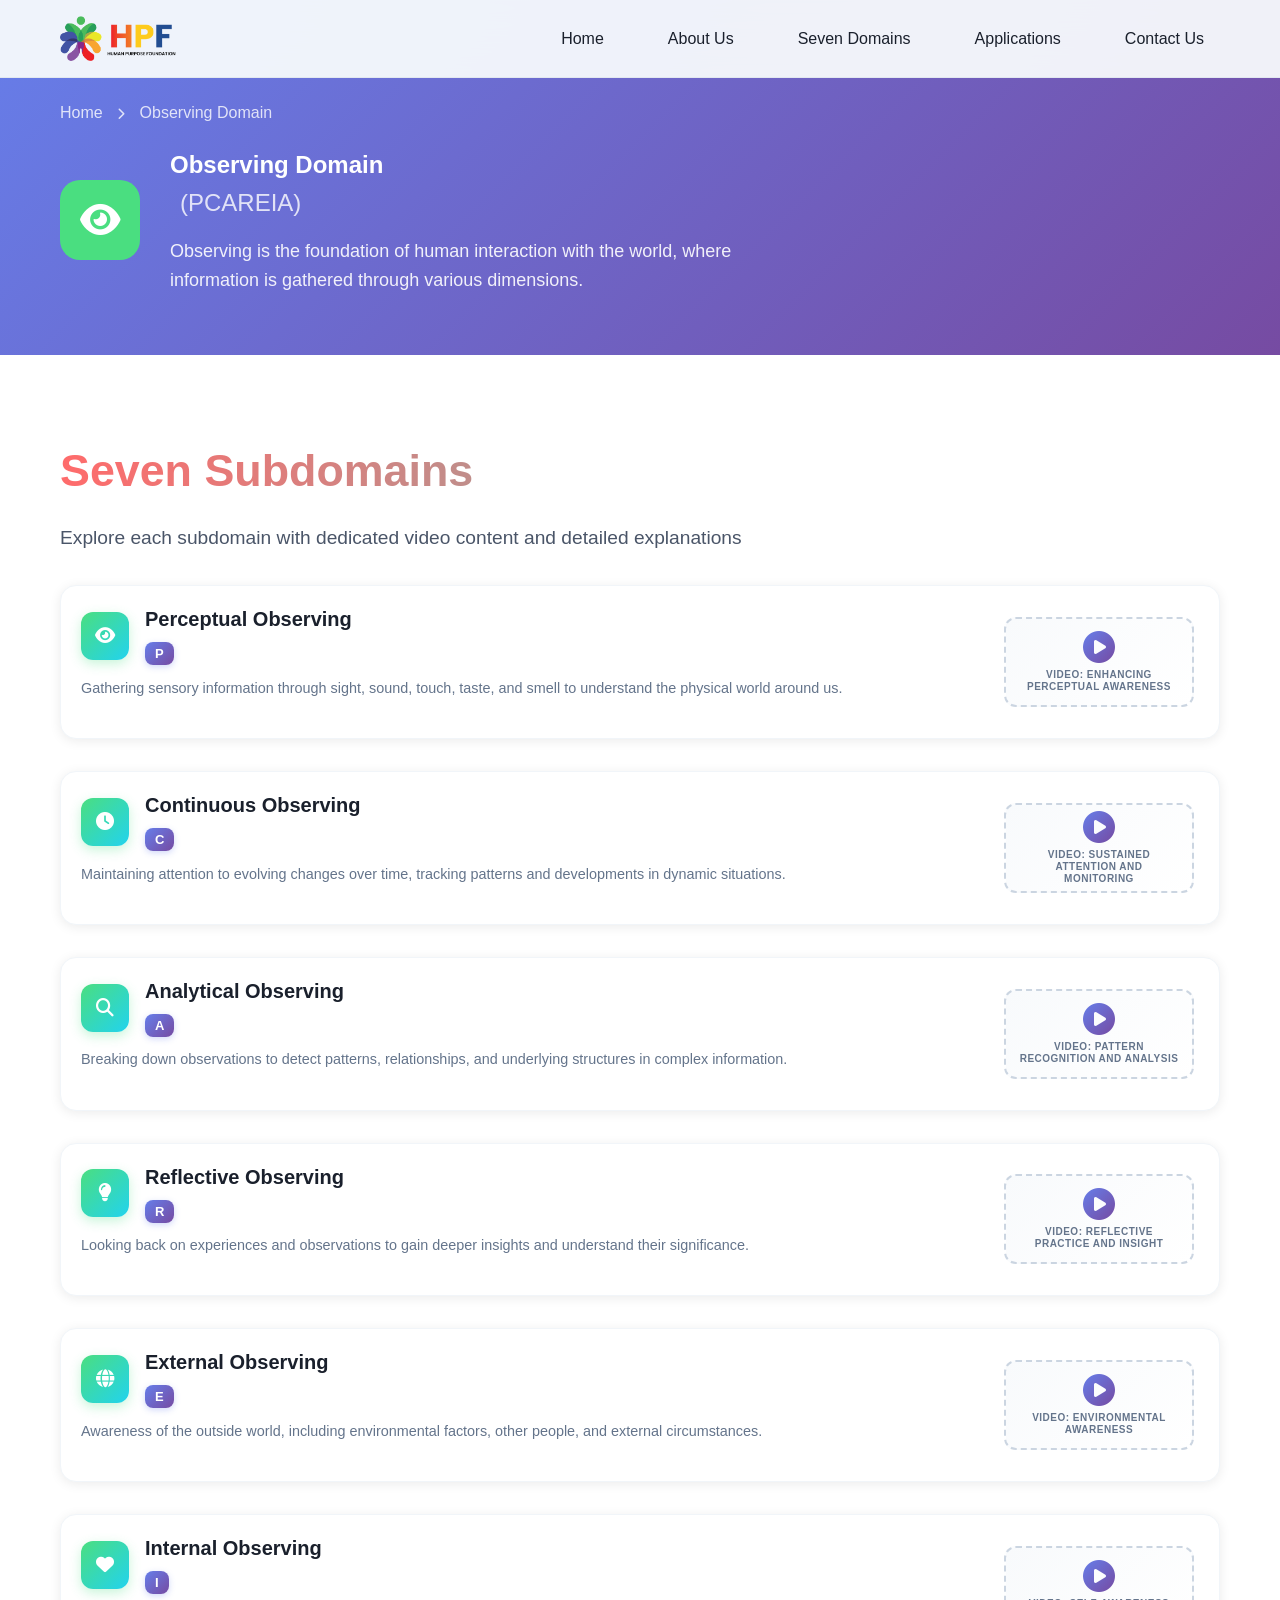
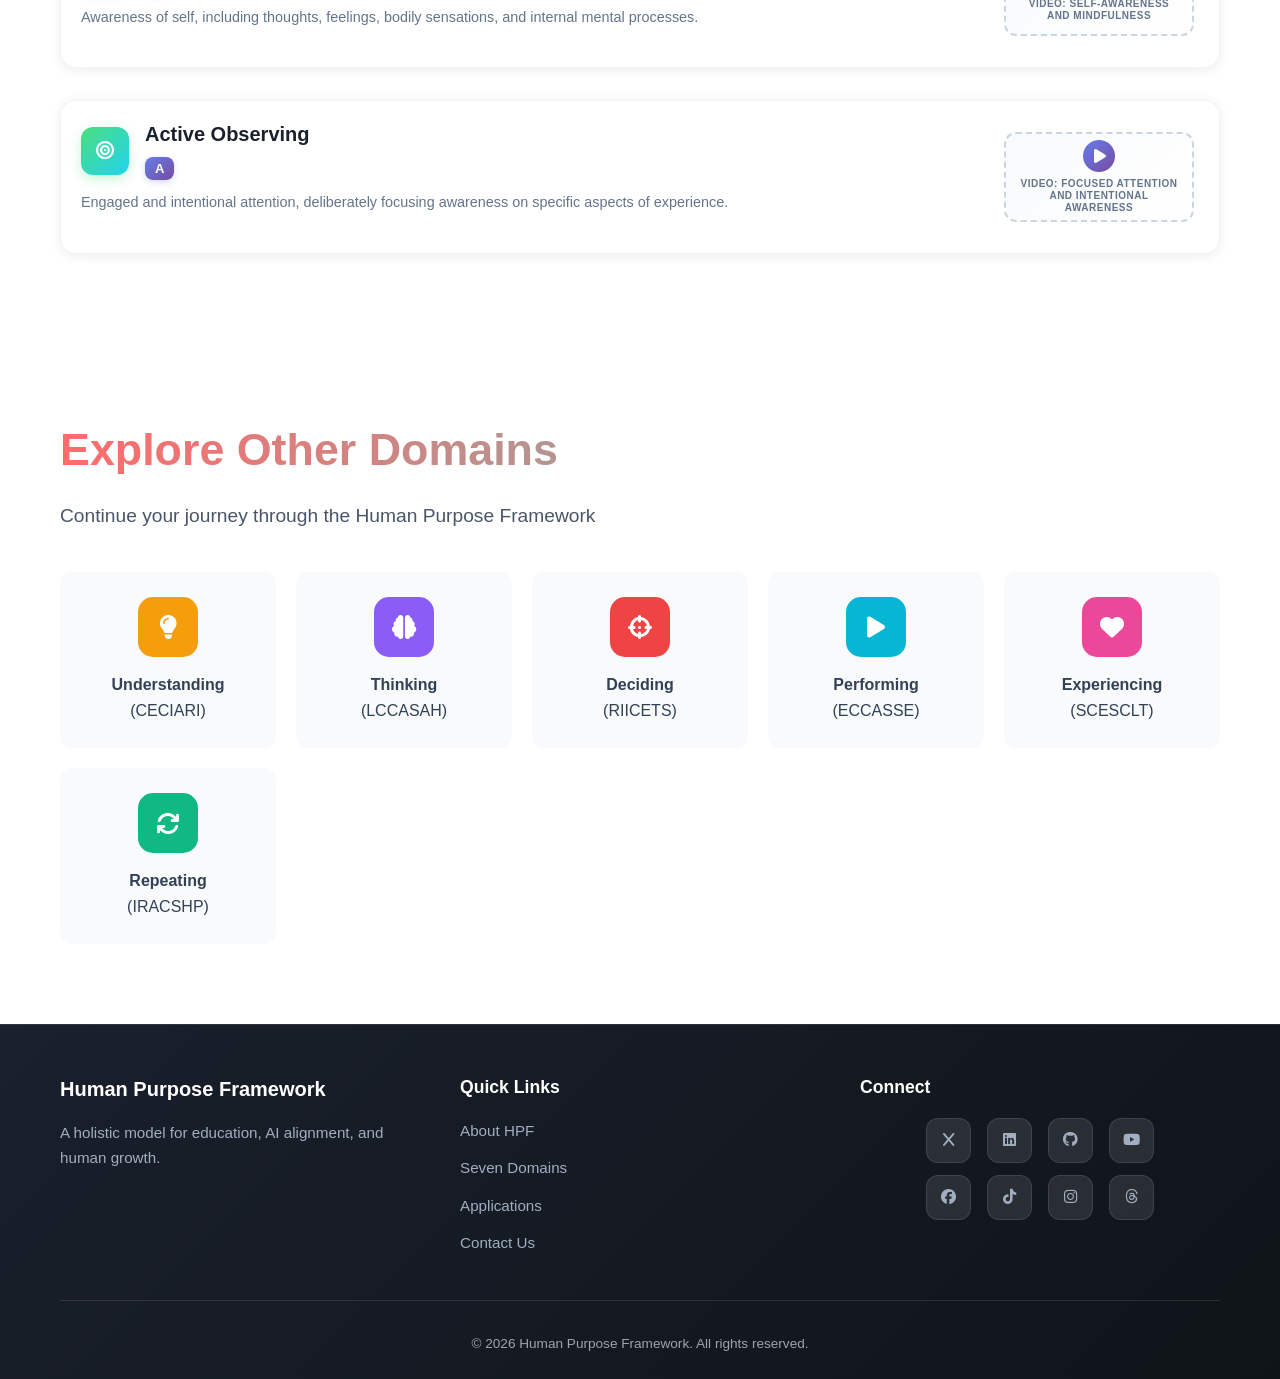
==== domains/1_observing.html @ de7a5ee1 "final" ====
<!DOCTYPE html>
<html lang="en">
<head>
    <meta charset="UTF-8">
    <meta name="viewport" content="width=device-width, initial-scale=1.0">
    <title>Observing Domain - Human Purpose Framework</title>
    <meta name="description" content="Explore the Observing Domain with 7 subdomains and growth dimensions">
    
    <!-- Preload critical resources -->
    <link rel="preload" href="../styles.css" as="style">
    <link rel="preload" href="domain-styles.css" as="style">
    <link rel="preload" href="https://fonts.googleapis.com/css2?family=Inter:wght@300;400;500;600;700&display=swap" as="style">
    
    <!-- Load CSS files -->
    <link rel="stylesheet" href="../styles.css">
    <link rel="stylesheet" href="domain-styles.css">
    <link href="https://fonts.googleapis.com/css2?family=Inter:wght@300;400;500;600;700&display=swap" rel="stylesheet">
    <link rel="stylesheet" href="https://cdnjs.cloudflare.com/ajax/libs/font-awesome/6.5.0/css/all.min.css">
</head>
<body>
    <!-- Navigation -->
    <nav class="navbar">
        <div class="nav-container">
            <div class="nav-logo">
                <a href="hpf.world" class="logo-link">
                    <img src="../images/LogoHPF.png" alt="Human Purpose Framework Logo" class="logo-image">
                </a>
            </div>
            <ul class="nav-menu">
                <li><a href="../index.html" class="nav-link">Home</a></li>
                <li><a href="../index.html" class="nav-link">About Us</a></li>
                <li><a href="../index.html#domains" class="nav-link">Seven Domains</a></li>
                <li><a href="../index.html#applications" class="nav-link">Applications</a></li>
                <li><a href="../index.html#contact" class="nav-link">Contact Us</a></li>
            </ul>
            <div class="hamburger">
                <span class="bar"></span>
                <span class="bar"></span>
                <span class="bar"></span>
            </div>
        </div>
    </nav>

    <!-- Domain Hero -->
    <section class="domain-hero">
        <div class="container">
            <div class="domain-hero-content">
                <div class="breadcrumb">
                    <a href="../index.html">Home</a>
                    <i class="fas fa-chevron-right"></i>
                    <span>Observing Domain</span>
                </div>
                <div class="domain-title">
                    <div class="domain-icon-large observing-icon">
                        <i class="fas fa-eye"></i>
                    </div>
                    <div>
                        <h1>Observing Domain</h1>
                        <span class="domain-code-large">(PCAREIA)</span>
                        <p class="domain-hero-desc">Observing is the foundation of human interaction with the world, where information is gathered through various dimensions.</p>
                    </div>
                </div>
            </div>
        </div>
    </section>

    <!-- Growth Dimensions Chart -->
    <!-- <section class="growth-dimensions">
        <div class="container">
            <div class="section-header">
                <h2>Growth Dimensions Chart</h2>
                <p>Visualize how each subdomain develops across the five key human dimensions</p>
            </div>
            
            <div class="dimensions-chart">
                <div class="chart-legend">
                    <div class="legend-item" data-dimension="sensory">
                        <div class="legend-color sensory"></div>
                        <span>Sensory</span>
                    </div>
                    <div class="legend-item" data-dimension="cognitive">
                        <div class="legend-color cognitive"></div>
                        <span>Cognitive</span>
                    </div>
                    <div class="legend-item" data-dimension="emotional">
                        <div class="legend-color emotional"></div>
                        <span>Emotional</span>
                    </div>
                    <div class="legend-item" data-dimension="social">
                        <div class="legend-color social"></div>
                        <span>Social</span>
                    </div>
                    <div class="legend-item" data-dimension="spiritual">
                        <div class="legend-color spiritual"></div>
                        <span>Spiritual</span>
                    </div>
                </div>
                
                <div class="dimensions-grid">
                    <div class="dimension-row" data-subdomain="perceptual">
                        <div class="subdomain-name">Perceptual</div>
                        <div class="dimension-bar">
                            <div class="bar-fill sensory active" data-dimension="sensory"></div>
                            <div class="bar-fill cognitive active" data-dimension="cognitive"></div>
                            <div class="bar-fill emotional" data-dimension="emotional"></div>
                            <div class="bar-fill social" data-dimension="social"></div>
                            <div class="bar-fill spiritual" data-dimension="spiritual"></div>
                        </div>
                    </div>
                    
                    <div class="dimension-row" data-subdomain="continuous">
                        <div class="subdomain-name">Continuous</div>
                        <div class="dimension-bar">
                            <div class="bar-fill sensory" data-dimension="sensory"></div>
                            <div class="bar-fill cognitive active" data-dimension="cognitive"></div>
                            <div class="bar-fill emotional" data-dimension="emotional"></div>
                            <div class="bar-fill social" data-dimension="social"></div>
                            <div class="bar-fill spiritual" data-dimension="spiritual"></div>
                        </div>
                    </div>
                    
                    <div class="dimension-row" data-subdomain="analytical">
                        <div class="subdomain-name">Analytical</div>
                        <div class="dimension-bar">
                            <div class="bar-fill sensory" data-dimension="sensory"></div>
                            <div class="bar-fill cognitive active" data-dimension="cognitive"></div>
                            <div class="bar-fill emotional" data-dimension="emotional"></div>
                            <div class="bar-fill social" data-dimension="social"></div>
                            <div class="bar-fill spiritual" data-dimension="spiritual"></div>
                        </div>
                    </div>
                    
                    <div class="dimension-row" data-subdomain="reflective">
                        <div class="subdomain-name">Reflective</div>
                        <div class="dimension-bar">
                            <div class="bar-fill sensory" data-dimension="sensory"></div>
                            <div class="bar-fill cognitive active" data-dimension="cognitive"></div>
                            <div class="bar-fill emotional active" data-dimension="emotional"></div>
                            <div class="bar-fill social" data-dimension="social"></div>
                            <div class="bar-fill spiritual active" data-dimension="spiritual"></div>
                        </div>
                    </div>
                    
                    <div class="dimension-row" data-subdomain="external">
                        <div class="subdomain-name">External</div>
                        <div class="dimension-bar">
                            <div class="bar-fill sensory active" data-dimension="sensory"></div>
                            <div class="bar-fill cognitive active" data-dimension="cognitive"></div>
                            <div class="bar-fill emotional active" data-dimension="emotional"></div>
                            <div class="bar-fill social active" data-dimension="social"></div>
                            <div class="bar-fill spiritual active" data-dimension="spiritual"></div>
                        </div>
                    </div>
                    
                    <div class="dimension-row" data-subdomain="internal">
                        <div class="subdomain-name">Internal</div>
                        <div class="dimension-bar">
                            <div class="bar-fill sensory active" data-dimension="sensory"></div>
                            <div class="bar-fill cognitive active" data-dimension="cognitive"></div>
                            <div class="bar-fill emotional active" data-dimension="emotional"></div>
                            <div class="bar-fill social" data-dimension="social"></div>
                            <div class="bar-fill spiritual active" data-dimension="spiritual"></div>
                        </div>
                    </div>
                    
                    <div class="dimension-row" data-subdomain="active">
                        <div class="subdomain-name">Active</div>
                        <div class="dimension-bar">
                            <div class="bar-fill sensory active" data-dimension="sensory"></div>
                            <div class="bar-fill cognitive active" data-dimension="cognitive"></div>
                            <div class="bar-fill emotional" data-dimension="emotional"></div>
                            <div class="bar-fill social active" data-dimension="social"></div>
                            <div class="bar-fill spiritual" data-dimension="spiritual"></div>
                        </div>
                    </div>
                </div>
            </div>
        </div>
    </section> -->

    <!-- Subdomains with Videos -->
    <section class="subdomains">
        <div class="container">
            <div class="section-header">
                <h2>Seven Subdomains</h2>
                <p>Explore each subdomain with dedicated video content and detailed explanations</p>
            </div>
            
            <div class="subdomains-grid">
                <!-- Perceptual Observing -->
                <div class="subdomain-card">
                    <div class="subdomain-header">
                        <div class="subdomain-icon observing-icon">
                            <i class="fas fa-eye"></i>
                        </div>
                        <div class="subdomain-info">
                            <h3>Perceptual Observing</h3>
                            <span class="subdomain-letter">P</span>
                        </div>
                    </div>
                    <p class="subdomain-description">Gathering sensory information through sight, sound, touch, taste, and smell to understand the physical world around us.</p>
                    
                    <div class="video-container">
                        <div class="video-placeholder" onclick="playVideo('perceptual')">
                            <i class="fas fa-play-circle"></i>
                            <span>Video: Enhancing Perceptual Awareness</span>
                        </div>
                    </div>
                    
                    <!-- <div class="subdomain-dimensions">
                        <span class="dimension-tag sensory" onclick="showDimensionInfo('sensory')">Sensory</span>
                        <span class="dimension-tag cognitive" onclick="showDimensionInfo('cognitive')">Cognitive</span>
                    </div> -->
                </div>

                <!-- Continuous Observing -->
                <div class="subdomain-card">
                    <div class="subdomain-header">
                        <div class="subdomain-icon observing-icon">
                            <i class="fas fa-clock"></i>
                        </div>
                        <div class="subdomain-info">
                            <h3>Continuous Observing</h3>
                            <span class="subdomain-letter">C</span>
                        </div>
                    </div>
                    <p class="subdomain-description">Maintaining attention to evolving changes over time, tracking patterns and developments in dynamic situations.</p>
                    
                    <div class="video-container">
                        <div class="video-placeholder" onclick="playVideo('continuous')">
                            <i class="fas fa-play-circle"></i>
                            <span>Video: Sustained Attention and Monitoring</span>
                        </div>
                    </div>
                    
                    <!-- <div class="subdomain-dimensions">
                        <span class="dimension-tag sensory" onclick="showDimensionInfo('sensory')">Sensory</span>
                        <span class="dimension-tag cognitive" onclick="showDimensionInfo('cognitive')">Cognitive</span>
                        <span class="dimension-tag emotional" onclick="showDimensionInfo('emotional')">Emotional</span>
                    </div> -->
                </div>

                <!-- Analytical Observing -->
                <div class="subdomain-card">
                    <div class="subdomain-header">
                        <div class="subdomain-icon observing-icon">
                            <i class="fas fa-search"></i>
                        </div>
                        <div class="subdomain-info">
                            <h3>Analytical Observing</h3>
                            <span class="subdomain-letter">A</span>
                        </div>
                    </div>
                    <p class="subdomain-description">Breaking down observations to detect patterns, relationships, and underlying structures in complex information.</p>
                    
                    <div class="video-container">
                        <div class="video-placeholder" onclick="playVideo('analytical')">
                            <i class="fas fa-play-circle"></i>
                            <span>Video: Pattern Recognition and Analysis</span>
                        </div>
                    </div>
                    
                    <!-- <div class="subdomain-dimensions">
                        <span class="dimension-tag cognitive" onclick="showDimensionInfo('cognitive')">Cognitive</span>
                    </div> -->
                </div>

                <!-- Reflective Observing -->
                <div class="subdomain-card">
                    <div class="subdomain-header">
                        <div class="subdomain-icon observing-icon">
                            <i class="fas fa-lightbulb"></i>
                        </div>
                        <div class="subdomain-info">
                            <h3>Reflective Observing</h3>
                            <span class="subdomain-letter">R</span>
                        </div>
                    </div>
                    <p class="subdomain-description">Looking back on experiences and observations to gain deeper insights and understand their significance.</p>
                    
                    <div class="video-container">
                        <div class="video-placeholder" onclick="playVideo('reflective')">
                            <i class="fas fa-play-circle"></i>
                            <span>Video: Reflective Practice and Insight</span>
                        </div>
                    </div>
                    
                    <!-- <div class="subdomain-dimensions">
                        <span class="dimension-tag cognitive" onclick="showDimensionInfo('cognitive')">Cognitive</span>
                        <span class="dimension-tag emotional" onclick="showDimensionInfo('emotional')">Emotional</span>
                        <span class="dimension-tag spiritual" onclick="showDimensionInfo('spiritual')">Spiritual</span>
                    </div> -->
                </div>

                <!-- External Observing -->
                <div class="subdomain-card">
                    <div class="subdomain-header">
                        <div class="subdomain-icon observing-icon">
                            <i class="fas fa-globe"></i>
                        </div>
                        <div class="subdomain-info">
                            <h3>External Observing</h3>
                            <span class="subdomain-letter">E</span>
                        </div>
                    </div>
                    <p class="subdomain-description">Awareness of the outside world, including environmental factors, other people, and external circumstances.</p>
                    
                    <div class="video-container">
                        <div class="video-placeholder" onclick="playVideo('external')">
                            <i class="fas fa-play-circle"></i>
                            <span>Video: Environmental Awareness</span>
                        </div>
                    </div>
                    
                    <!-- <div class="subdomain-dimensions">
                        <span class="dimension-tag sensory" onclick="showDimensionInfo('sensory')">Sensory</span>
                        <span class="dimension-tag cognitive" onclick="showDimensionInfo('cognitive')">Cognitive</span>
                        <span class="dimension-tag social" onclick="showDimensionInfo('social')">Social</span>
                    </div> -->
                </div>

                <!-- Internal Observing -->
                <div class="subdomain-card">
                    <div class="subdomain-header">
                        <div class="subdomain-icon observing-icon">
                            <i class="fas fa-heart"></i>
                        </div>
                        <div class="subdomain-info">
                            <h3>Internal Observing</h3>
                            <span class="subdomain-letter">I</span>
                        </div>
                    </div>
                    <p class="subdomain-description">Awareness of self, including thoughts, feelings, bodily sensations, and internal mental processes.</p>
                    
                    <div class="video-container">
                        <div class="video-placeholder" onclick="playVideo('internal')">
                            <i class="fas fa-play-circle"></i>
                            <span>Video: Self-Awareness and Mindfulness</span>
                        </div>
                    </div>
                    
                    <!-- <div class="subdomain-dimensions">
                        <span class="dimension-tag sensory" onclick="showDimensionInfo('sensory')">Sensory</span>
                        <span class="dimension-tag cognitive" onclick="showDimensionInfo('cognitive')">Cognitive</span>
                        <span class="dimension-tag emotional" onclick="showDimensionInfo('emotional')">Emotional</span>
                        <span class="dimension-tag spiritual" onclick="showDimensionInfo('spiritual')">Spiritual</span>
                    </div> -->
                </div>

                <!-- Active Observing -->
                <div class="subdomain-card">
                    <div class="subdomain-header">
                        <div class="subdomain-icon observing-icon">
                            <i class="fas fa-bullseye"></i>
                        </div>
                        <div class="subdomain-info">
                            <h3>Active Observing</h3>
                            <span class="subdomain-letter">A</span>
                        </div>
                    </div>
                    <p class="subdomain-description">Engaged and intentional attention, deliberately focusing awareness on specific aspects of experience.</p>
                    
                    <div class="video-container">
                        <div class="video-placeholder" onclick="playVideo('active')">
                            <i class="fas fa-play-circle"></i>
                            <span>Video: Focused Attention and Intentional Awareness</span>
                        </div>
                    </div>
                    
                    <!-- <div class="subdomain-dimensions">
                        <span class="dimension-tag sensory" onclick="showDimensionInfo('sensory')">Sensory</span>
                        <span class="dimension-tag cognitive" onclick="showDimensionInfo('cognitive')">Cognitive</span>
                        <span class="dimension-tag emotional" onclick="showDimensionInfo('emotional')">Emotional</span>
                        <span class="dimension-tag social" onclick="showDimensionInfo('social')">Social</span>
                        <span class="dimension-tag spiritual" onclick="showDimensionInfo('spiritual')">Spiritual</span>
                    </div> -->
                </div>
            </div>
        </div>
    </section>

    <!-- Navigation to Other Domains -->
    <section class="domain-navigation">
        <div class="container">
            <div class="section-header">
                <h2>Explore Other Domains</h2>
                <p>Continue your journey through the Human Purpose Framework</p>
            </div>
            
            <div class="nav-domains">
                <a href="2_understanding.html" class="nav-domain-card">
                    <div class="nav-domain-icon understanding-icon">
                        <i class="fas fa-lightbulb"></i>
                    </div>
                    <h4>Understanding</h4>
                    <span>(CECIARI)</span>
                </a>
                <a href="3_thinking.html" class="nav-domain-card">
                    <div class="nav-domain-icon thinking-icon">
                        <i class="fas fa-brain"></i>
                    </div>
                    <h4>Thinking</h4>
                    <span>(LCCASAH)</span>
                </a>
                <a href="4_deciding.html" class="nav-domain-card">
                    <div class="nav-domain-icon deciding-icon">
                        <i class="fas fa-crosshairs"></i>
                    </div>
                    <h4>Deciding</h4>
                    <span>(RIICETS)</span>
                </a>
                <a href="5_performing.html" class="nav-domain-card">
                    <div class="nav-domain-icon performing-icon">
                        <i class="fas fa-play"></i>
                    </div>
                    <h4>Performing</h4>
                    <span>(ECCASSE)</span>
                </a>
                <a href="6_experiencing.html" class="nav-domain-card">
                    <div class="nav-domain-icon experiencing-icon">
                        <i class="fas fa-heart"></i>
                    </div>
                    <h4>Experiencing</h4>
                    <span>(SCESCLT)</span>
                </a>
                <a href="7_repeating.html" class="nav-domain-card">
                    <div class="nav-domain-icon repeating-icon">
                        <i class="fas fa-sync"></i>
                    </div>
                    <h4>Repeating</h4>
                    <span>(IRACSHP)</span>
                </a>
            </div>
        </div>
    </section>

    <!-- Footer -->
    <footer class="footer">
        <div class="container">
            <div class="footer-content">
                <div class="footer-section">
                    <h3>Human Purpose Framework</h3>
                    <p>A holistic model for education, AI alignment, and human growth.</p>
                </div>
                
                <div class="footer-section">
                    <h4>Quick Links</h4>
                    <ul>
                        <li><a href="../index.html#about">About HPF</a></li>
                        <li><a href="../index.html#domains">Seven Domains</a></li>
                        <li><a href="../index.html#applications">Applications</a></li>
                        <li><a href="../index.html#contact">Contact Us</a></li>
                    </ul>
                </div>
                
                <div class="footer-section">
                    <h4>Connect</h4>
                    <div class="social-links">
                        <div class="social-row">
                            <a href="https://x.com/HPFWORLD" target="_blank" rel="noopener noreferrer"><i class="fab fa-x"></i></a>
                            <a href="https://www.linkedin.com/company/hpf-world" target="_blank" rel="noopener noreferrer"><i class="fab fa-linkedin"></i></a>
                            <a href="https://github.com/hpfworld" target="_blank" rel="noopener noreferrer"><i class="fab fa-github"></i></a>
                            <a href="https://youtube.com/@HPFworld" target="_blank" rel="noopener noreferrer"><i class="fab fa-youtube"></i></a>
                        </div>
                        <div class="social-row">
                            <a href="https://facebook.com/profile.php?id=61581930064162" target="_blank" rel="noopener noreferrer"><i class="fab fa-facebook"></i></a>
                            <a href="https://tiktok.com/@hpfworld" target="_blank" rel="noopener noreferrer"><i class="fab fa-tiktok"></i></a>
                            <a href="https://instagram.com/hpf.world" target="_blank" rel="noopener noreferrer"><i class="fab fa-instagram"></i></a>
                            <a href="https://threads.com/@hpf.world" target="_blank" rel="noopener noreferrer"><i class="fab fa-threads"></i></a>
                        </div>
                    </div>
                </div>
            </div>
            
            <div class="footer-bottom">
                <p>&copy; 2026 Human Purpose Framework. All rights reserved.</p>
            </div>
        </div>
    </footer>

    <!-- Video Modal -->
    <div id="videoModal" class="modal">
        <div class="modal-content">
            <span class="close">&times;</span>
            <div class="modal-video">
                <iframe id="modalVideo" width="100%" height="400" frameborder="0" allowfullscreen></iframe>
            </div>
        </div>
    </div>

    <!-- Dimension Info Modal -->
    <div id="dimensionModal" class="modal">
        <div class="modal-content">
            <span class="close">&times;</span>
            <div id="dimensionContent">
                <!-- Content will be populated by JavaScript -->
            </div>
        </div>
    </div>

    <script src="../script.js" defer></script>
    <script src="domain-script.js" defer></script>
</body>
</html>
---- styles.css ----
/* Reset and Base Styles */
:root {
    --primary-color: #2d3748;
    --secondary-color: #4a5568;
    --accent-color: #ff6b6b;
    --accent-secondary: #4ecdc4;
    --success-color: #48bb78;
    --warning-color: #ed8936;
    --info-color: #0bc5ea;
    --purple-color: #9f7aea;
    --background-light: #f7fafc;
    --background-dark: #1a202c;
    --text-primary: #2d3748;
    --text-secondary: #4a5568;
    --text-light: #a0aec0;
    --border-color: #e2e8f0;
    --shadow-light: 0 4px 6px -1px rgba(0, 0, 0, 0.1);
    --shadow-medium: 0 10px 15px -3px rgba(0, 0, 0, 0.1);
    --shadow-heavy: 0 25px 50px -12px rgba(0, 0, 0, 0.25);
    --gradient-primary: linear-gradient(135deg, #667eea 0%, #764ba2 100%);
    --gradient-accent: linear-gradient(135deg, #ff6b6b 0%, #ffa726 100%);
    --gradient-success: linear-gradient(135deg, #4ecdc4 0%, #48bb78 100%);
    --gradient-purple: linear-gradient(135deg, #9f7aea 0%, #667eea 100%);
}

* {
    margin: 0;
    padding: 0;
    box-sizing: border-box;
}

html {
    width: 100%;
    overflow-x: hidden;
}

body {
    font-family: 'Inter', sans-serif;
    line-height: 1.6;
    color: var(--text-primary);
    overflow-x: hidden;
    background: var(--background-light);
}

.container {
    max-width: 1200px;
    margin: 0 auto;  /* Left Margin Maintainer */
    padding: 0 20px;
}

/* Navigation */
.navbar {
    position: fixed;
    top: 0;
    width: 100%;
    background: rgba(247, 250, 252, 0.95);
    backdrop-filter: blur(20px);
    z-index: 1000;
    padding: 1rem 0;
    transition: all 0.15s ease;
    border-bottom: 1px solid var(--border-color);
}

.nav-container {
    max-width: 1200px;
    margin: 0 auto;
    padding: 0 20px;
    display: flex;
    justify-content: space-between;
    align-items: center;
}

.nav-logo a {
    text-decoration: none;
}

.logo-link {
    display: flex;
    align-items: center;
    gap: 0.75rem;
    transition: all 0.15s ease;
}

.logo-link:hover {
    transform: scale(1.02);
}

.logo-image {
    height: 45px;
    width: auto;
    border-radius: 8px;
    transition: all 0.15s ease;
}

.footer-logo-image {
    display: block;
    height: 42px;
    width: auto;
    border-radius: 8px;
    margin-bottom: 0.85rem;
    transition: all 0.15s ease;
}

.footer-logo-image:hover {
    transform: scale(1.03);
}

.logo-text {
    color: var(--accent-color);
    font-weight: 700;
    font-size: 1.8rem;
    background: var(--gradient-accent);
    -webkit-background-clip: text;
    -webkit-text-fill-color: transparent;
    background-clip: text;
    transition: all 0.15s ease;
}

.nav-logo h2 {
    color: var(--accent-color);
    font-weight: 700;
    font-size: 1.8rem;
    background: var(--gradient-accent);
    -webkit-background-clip: text;
    -webkit-text-fill-color: transparent;
    background-clip: text;
}

.nav-menu {
    display: flex;
    list-style: none;
    gap: 2rem;
}

.nav-link {
    text-decoration: none;
    color: var(--text-primary);
    font-weight: 500;
    transition: all 0.15s ease;
    position: relative;
    padding: 0.5rem 1rem;
    border-radius: 8px;
}

.nav-link:hover {
    color: var(--accent-color);
    background: rgba(255, 107, 107, 0.1);
}

.nav-link::after {
    content: '';
    position: absolute;
    width: 0;
    height: 2px;
    bottom: 2px;
    left: 50%;
    background: var(--gradient-accent);
    transition: all 0.15s ease;
    transform: translateX(-50%);
    border-radius: 2px;
}

.nav-link:hover::after {
    width: 80%;
}

/* Buy Icon Styles */
.buy-icon {
    font-size: 1.1rem;
    margin-right: 0.5rem;
    display: inline-block;
    transition: transform 0.15s ease;
}

/* Buy Book Button - Clean Hover Effect */
#buyBookBtn {
    background: var(--gradient-accent);
    color: white;
    border-radius: 25px;
    padding: 0.6rem 1.2rem;
    font-weight: 600;
    box-shadow: 0 4px 15px rgba(255, 107, 107, 0.3);
    transition: all 0.25s ease;
    position: relative;
    text-decoration: none;
    cursor: pointer;
}

#buyBookBtn:hover {
    background: linear-gradient(135deg, #ff5252 0%, #ff8a50 100%);
    color: white;
    transform: translateY(-3px);
    box-shadow: 0 8px 25px rgba(255, 107, 107, 0.6);
    /* text-decoration: underline; */
    text-underline-offset: 5px;
    text-decoration-thickness: 2px;
}

#buyBookBtn:hover .buy-icon {
    transform: scale(1.15);
}

#buyBookBtn::after {
    content: '';
    position: absolute;
    width: 0;
    height: 3px;
    bottom: 3px;
    left: 50%;
    background: white;
    transition: all 0.25s ease;
    transform: translateX(-50%);
    border-radius: 3px;
    opacity: 0.8;
}

#buyBookBtn:hover::after {
    width: 85%;
}

/* Buy Book Modal Styles */
#buyBookModal .modal-content {
    max-width: 500px;
    width: 90%;
}

.buy-book-modal .modal-header {
    background: var(--gradient-accent);
    color: white;
    text-align: center;
    padding: 1.5rem;
    border-radius: 12px 12px 0 0;
    position: relative;
}

.buy-book-modal .modal-header h3 {
    margin: 0;
    font-size: 1.5rem;
    font-weight: 600;
}

.buy-book-close {
    position: absolute;
    top: 0.5rem;
    right: 0.8rem;
    color: white;
    font-size: 1.8rem;
    font-weight: bold;
    cursor: pointer;
    transition: opacity 0.15s ease;
    z-index: 10;
}

.buy-book-close:hover {
    opacity: 0.7;
}

.ecommerce-grid {
    display: grid;
    grid-template-columns: repeat(auto-fit, minmax(180px, 1fr));
    gap: 0.8rem;
    padding: 1.5rem;
}

.ecommerce-link {
    text-decoration: none;
    color: inherit;
}

.ecommerce-item {
    background: white;
    border: 2px solid var(--border-color);
    border-radius: 12px;
    padding: 1rem;
    text-align: center;
    transition: all 0.25s ease;
    cursor: pointer;
    box-shadow: 0 4px 6px rgba(0, 0, 0, 0.1);
}

.ecommerce-item:hover {
    border-color: var(--accent-color);
    transform: translateY(-5px);
    box-shadow: 0 8px 25px rgba(255, 107, 107, 0.2);
    background: var(--gradient-accent);
    color: white;
}

.ecommerce-name {
    font-size: 1.1rem;
    font-weight: 600;
    display: block;
}

/* Mobile Responsive */
@media (max-width: 768px) {
    .ecommerce-grid {
        grid-template-columns: repeat(auto-fit, minmax(200px, 1fr));
        padding: 1.5rem;
        gap: 0.8rem;
    }
    
    .ecommerce-item {
        padding: 1.2rem;
    }
    
    .ecommerce-name {
        font-size: 1.1rem;
    }
    
    .modal .buy-book-modal {
        width: 95%;
        margin: 10% auto;
    }
}

.hamburger {
    display: none;
    flex-direction: column;
    cursor: pointer;
}

.bar {
    width: 25px;
    height: 3px;
    background-color: #333;
    margin: 3px 0;
    transition: 0.15s;
}

/* Hero Section */
.hero {
    min-height: 100vh;
    min-height: 100svh;
    display: flex;
    align-items: center;
    background: var(--gradient-primary);
    color: white;
    position: relative;
    overflow: hidden;
}

.hero::before {
    content: '';
    position: absolute;
    top: 0;
    left: 0;
    right: 0;
    bottom: 0;
    opacity: 0.3;
}

.hero-container {
    max-width: 1200px;
    margin: 0 auto;
    padding: 0 20px;
    display: grid;
    grid-template-columns: 1fr 1fr;
    gap: 4rem;
    align-items: center;
    position: relative;
    z-index: 1;
}

.hero-title {
    font-size: clamp(2rem, 5.5vw, 3.5rem);
    font-weight: 700;
    line-height: 1.15;
    margin-bottom: 1rem;
    background: linear-gradient(45deg, #fff, #e0e7ff);
    -webkit-background-clip: text;
    -webkit-text-fill-color: transparent;
    background-clip: text;
}

.hero-subtitle {
    font-size: clamp(1.05rem, 2.2vw, 1.5rem);
    margin-bottom: 1rem;
    color: #e0e7ff;
    font-weight: 500;
}

.hero-description {
    font-size: 1.1rem;
    margin-bottom: 2rem;
    color: #cbd5e1;
    line-height: 1.7;
}

.hero-buttons {
    display: flex;
    gap: 1rem;
    flex-wrap: wrap;
}

.btn {
    padding: 0.75rem 2rem;
    border: none;
    border-radius: 12px;
    text-decoration: none;
    font-weight: 600;
    transition: all 0.15s ease;
    cursor: pointer;
    display: inline-flex;
    align-items: center;
    gap: 0.5rem;
    font-size: 1rem;
    position: relative;
    overflow: hidden;
}

.btn::before {
    content: '';
    position: absolute;
    top: 0;
    left: -100%;
    width: 100%;
    height: 100%;
    background: linear-gradient(90deg, transparent, rgba(255,255,255,0.2), transparent);
    transition: left 0.25s;
}

.btn:hover::before {
    left: 100%;
}

.btn-primary {
    background: var(--gradient-accent);
    color: white;
    box-shadow: var(--shadow-medium);
}

.btn-primary:hover {
    transform: translateY(-3px);
    box-shadow: var(--shadow-heavy);
}

.btn-secondary {
    background: transparent;
    color: white;
    border: 2px solid rgba(255, 255, 255, 0.3);
    backdrop-filter: blur(10px);
}

.btn-secondary:hover {
    background: rgba(255, 255, 255, 0.1);
    border-color: rgba(255, 255, 255, 0.5);
    transform: translateY(-2px);
}

/* Framework Circle Visualization - Clean Ring Design */
.framework-circle {
    position: relative;
    width: 400px;
    height: 400px;
    margin: 0 auto;
}

/* Continuous connecting ring */
.framework-circle::before {
    content: '';
    position: absolute;
    top: 50%;
    left: 50%;
    width: 300px;
    height: 300px;
    transform: translate(-50%, -50%);
    border: 8px solid #4ecdc4;
    border-radius: 50%;
    z-index: 1;
}

.center-circle {
    position: absolute;
    top: 50%;
    left: 50%;
    transform: translate(-50%, -50%);
    width: 120px;
    height: 120px;
    background: linear-gradient(135deg, #ff6b35 0%, #f7931e 100%);
    border-radius: 50%;
    display: flex;
    align-items: center;
    justify-content: center;
    font-size: 2rem;
    font-weight: 800;
    color: white;
    text-shadow: 0 2px 10px rgba(0, 0, 0, 0.3);
    box-shadow: 0 15px 35px rgba(255, 107, 53, 0.4);
    z-index: 3;
    cursor: pointer;
    transition: all 0.15s ease;
}

.center-circle:hover {
    transform: translate(-50%, -50%) scale(1.05);
    box-shadow: 0 20px 40px rgba(255, 107, 53, 0.6);
}

.domain-ring {
    position: relative;
    width: 100%;
    height: 100%;
}

.domain-item {
    position: absolute;
    width: 70px;
    height: 70px;
    background: rgba(255, 255, 255, 0.15);
    border: 3px solid rgba(255, 255, 255, 0.4);
    border-radius: 50%;
    display: flex;
    align-items: center;
    justify-content: center;
    font-weight: 700;
    font-size: 1.4rem;
    color: white;
    cursor: pointer;
    transition: all 0.15s ease;
    backdrop-filter: blur(10px);
    z-index: 2;
    text-decoration: none;
}

.domain-item:hover {
    background: rgba(255, 255, 255, 0.25);
    border-color: rgba(255, 255, 255, 0.6);
    transform: scale(1.1);
    box-shadow: 0 10px 25px rgba(255, 255, 255, 0.2);
    color: white;
    text-decoration: none;
}

.domain-item:link,
.domain-item:visited {
    color: white;
    text-decoration: none;
}

/* Position domain items perfectly on the ring */
.domain-item:nth-child(1) { /* O - Top */
    top: 3%; 
    left: 50%; 
    transform: translateX(-50%); 
}
.domain-item:nth-child(2) { /* U - Top Right */
    top: 22%; 
    right: 8%; 
}
.domain-item:nth-child(3) { /* T - Right */
    top: 58%; 
    right: 15px; 
    transform: translateY(-50%); 
}
.domain-item:nth-child(4) { /* D - Bottom Right */
    bottom: 8.5%; 
    right: 22%; 
}
.domain-item:nth-child(5) { /* P - Bottom */
    bottom: 34px; 
    left: 32%; 
    transform: translateX(-50%); 
}
.domain-item:nth-child(6) { /* E - Bottom Left */
    bottom: 33.5%; 
    left: 3%; 
}
.domain-item:nth-child(7) { /* R - Left */
    top: 31%; 
    left: 30px; 
    transform: translateY(-50%); 
}

/* Section Styling */
section {
    padding: 2rem 0;
    text-align: left;
}

.section-header {
    margin-left: 0px;
    margin-bottom: 2rem;
}

.section-header h2 {
    font-size: clamp(1.8rem, 4.2vw, 2.8rem);
    font-weight: 700;
    color: var(--text-primary);
    margin-bottom: 1rem;
    background: var(--gradient-accent);
    -webkit-background-clip: text;
    -webkit-text-fill-color: transparent;
    background-clip: text;
}

.section-header p {
    font-size: 1.2rem;
    color: var(--text-secondary);
    max-width: auto;
    margin: 0;
}

/* About Section */
.about {
    background: var(--background-light);
}

.about-grid {
    display: grid;
    grid-template-columns: repeat(auto-fit, minmax(320px, 1fr));
    gap: 1rem;
    margin-bottom: 2rem;
}

.about-card {
    background: white;
    padding: 2.5rem 2rem;
    border-radius: 20px;
    text-align: center;
    box-shadow: var(--shadow-light);
    transition: all 0.2s ease;
    border: 1px solid var(--border-color);
    position: relative;
    overflow: hidden;
}

.about-card::before {
    content: '';
    position: absolute;
    top: 0;
    left: 0;
    right: 0;
    height: 4px;
    background: var(--gradient-accent);
    transform: scaleX(0);
    transition: transform 0.15s ease;
}

.about-card:hover::before {
    transform: scaleX(1);
}

.about-card:hover {
    transform: translateY(-8px);
    box-shadow: var(--shadow-heavy);
}

.card-icon {
    width: 70px;
    height: 70px;
    background: var(--gradient-accent);
    border-radius: 16px;
    display: flex;
    align-items: center;
    justify-content: center;
    margin: 0 auto 1.5rem;
    font-size: 1.4rem;
    color: white;
    transition: all 0.15s ease;
}

.about-card:hover .card-icon {
    transform: scale(1.1) rotate(5deg);
}

.about-card h3 {
    font-size: 1.5rem;
    margin-bottom: 1rem;
    color: #1e293b;
}

.formula-explanation {
    background: white;
    padding: 2rem;
    border-radius: 15px;
    box-shadow: 0 4px 20px rgba(0, 0, 0, 0.1);
}

.formula-grid {
    display: grid;
    grid-template-columns: repeat(auto-fit, minmax(250px, 1fr));
    gap: 2rem;
    margin-top: 2rem;
}

.formula-item {
    text-align: center;
    padding: 1.5rem;
    background: #f8fafc;
    border-radius: 10px;
}

.formula-item h4 {
    font-size: 1.3rem;
    color: #6366f1;
    margin-bottom: 0.5rem;
}

/* Domains Section */
.domains {
    background: linear-gradient(135deg, #f7fafc 0%, #edf2f7 100%);
}

.domains-grid {
    display: grid;
    grid-template-columns: 1fr;
    gap: 2rem;
    max-width: 1200px;
    margin: 0 auto;
}

.domain-card {
    background: white;
    padding: 3rem 2.5rem;
    border-radius: 24px;
    box-shadow: var(--shadow-light);
    transition: all 0.2s cubic-bezier(0.4, 0, 0.2, 1);
    position: relative;
    overflow: hidden;
    border: 1px solid var(--border-color);
    width: 100%;
    display: flex;
    align-items: center;
    justify-content: space-between;
    min-height: 200px;
    gap: 2rem;
}

.domain-card::before {
    content: '';
    position: absolute;
    top: 0;
    left: 0;
    right: 0;
    height: 5px;
    background: var(--gradient-accent);
    transform: scaleX(0);
    transition: transform 0.2s ease;
}

.domain-card:hover::before {
    transform: scaleX(1);
}

.domain-card:hover {
    transform: translateY(-12px);
    box-shadow: var(--shadow-heavy);
}

.domain-header {
    display: flex;
    align-items: center;
    gap: 2rem;
    margin-bottom: 0;
    flex: 1;
}

.domain-icon {
    width: 80px;
    height: 80px;
    border-radius: 20px;
    display: flex;
    align-items: center;
    justify-content: center;
    color: white;
    font-size: 1.6rem;
    transition: all 0.15s ease;
    flex-shrink: 0;
}

.domain-card:hover .domain-icon {
    transform: scale(1.1) rotate(5deg);
}

/* Individual domain icon colors */
.observing-icon { background: var(--gradient-accent); }
.understanding-icon { background: var(--gradient-success); }
.thinking-icon { background: var(--gradient-purple); }
.deciding-icon { background: linear-gradient(135deg, #667eea 0%, #764ba2 100%); }
.performing-icon { background: linear-gradient(135deg, #f093fb 0%, #f5576c 100%); }
.experiencing-icon { background: linear-gradient(135deg, #4facfe 0%, #00f2fe 100%); }
.repeating-icon { background: linear-gradient(135deg, #43e97b 0%, #38f9d7 100%); }

.domain-info {
    flex: 1;
}

.domain-card h3 {
    font-size: 1.6rem;
    color: var(--text-primary);
    margin-bottom: 0.5rem;
    font-weight: 600;
    display: flex;
    align-items: center;
    gap: 0.55rem;
}

.domain-card h3::before {
    display: inline-flex;
    align-items: center;
    justify-content: center;
    width: 1.35rem;
    height: 1.35rem;
    border-radius: 999px;
    background: rgba(255, 107, 107, 0.12);
    color: var(--accent-color);
    font-size: 0.85rem;
    font-weight: 700;
    flex-shrink: 0;
}

.domain-code {
    background: rgba(255, 107, 107, 0.1);
    color: var(--accent-color);
    padding: 0.3rem 0.8rem;
    border-radius: 12px;
    font-size: 0.85rem;
    font-weight: 600;
    display: inline-block;
}

.domain-description {
    color: var(--text-secondary);
    line-height: 1.6;
    margin-bottom: 1rem;
    font-size: 1rem;
}

.domain-stats {
    display: flex;
    gap: 1rem;
    margin-bottom: 1.5rem;
}

.domain-content {
    flex: 1;
}

.domain-actions {
    flex-shrink: 0;
}

.stat {
    display: flex;
    align-items: center;
    gap: 0.5rem;
    color: var(--text-light);
    font-size: 0.9rem;
    font-weight: 500;
}

.stat i {
    color: var(--accent-color);
}

.domain-btn {
    background: var(--gradient-accent);
    color: white;
    text-decoration: none;
    padding: 0.75rem 1.5rem;
    border-radius: 12px;
    display: inline-flex;
    align-items: center;
    gap: 0.5rem;
    font-weight: 600;
    transition: all 0.15s ease;
    font-size: 0.95rem;
    position: relative;
    overflow: hidden;
}

.domain-btn::before {
    content: '';
    position: absolute;
    top: 0;
    left: -100%;
    width: 100%;
    height: 100%;
    background: linear-gradient(90deg, transparent, rgba(255,255,255,0.2), transparent);
    transition: left 0.25s;
}

.domain-btn:hover::before {
    left: 100%;
}

.domain-btn:hover {
    transform: translateY(-2px);
    box-shadow: 0 8px 25px rgba(255, 107, 107, 0.3);
}

.domain-btn i {
    transition: transform 0.15s ease;
}

.domain-btn:hover i {
    transform: translateX(3px);
}

/* Dimensions Section */
.dimensions {
    background: #f8fafc;
}

.dimensions-controls {
    margin-bottom: 2rem;
}

.dimension-tabs {
    display: flex;
    justify-content: center;
    flex-wrap: wrap;
    gap: 0.5rem;
    margin-bottom: 2rem;
}

.tab-btn {
    padding: 0.75rem 1.5rem;
    border: 2px solid #e2e8f0;
    background: white;
    border-radius: 25px;
    cursor: pointer;
    font-weight: 600;
    transition: all 0.15s ease;
    color: #64748b;
}

.tab-btn.active,
.tab-btn:hover {
    background: #6366f1;
    border-color: #6366f1;
    color: white;
}

.dimensions-table-container {
    background: white;
    border-radius: 15px;
    box-shadow: 0 4px 20px rgba(0, 0, 0, 0.1);
    overflow: hidden;
}

.table-scroll {
    overflow-x: auto;
}

.dimensions-table {
    width: 100%;
    border-collapse: collapse;
    font-size: 0.9rem;
}

.dimensions-table th,
.dimensions-table td {
    padding: 1rem 0.75rem;
    text-align: center;
    border-bottom: 1px solid #e2e8f0;
}

.dimensions-table th {
    background: #f8fafc;
    font-weight: 600;
    color: #374151;
    position: sticky;
    top: 0;
    z-index: 10;
}

.dimensions-table tr:hover {
    background: #f8fafc;
}

.check-mark {
    color: #10b981;
    font-size: 1.2rem;
}

.cross-mark {
    color: #ef4444;
    font-size: 1.2rem;
}

/* Applications Section */
.applications {
    background: white;
}

.applications-grid {
    display: grid;
    grid-template-columns: repeat(auto-fit, minmax(320px, 1fr));
    gap: 2.5rem;
}

.application-card {
    background: white;
    padding: 2.5rem 2rem;
    border-radius: 20px;
    box-shadow: var(--shadow-light);
    transition: all 0.2s cubic-bezier(0.4, 0, 0.2, 1);
    border: 1px solid var(--border-color);
    position: relative;
    overflow: hidden;
    transform: translateY(0) scale(1);
}

.application-card::before {
    content: '';
    position: absolute;
    top: 0;
    left: 0;
    right: 0;
    height: 5px;
    background: var(--gradient-success);
    transform: scaleX(0);
    transition: all 0.3s cubic-bezier(0.4, 0, 0.2, 1);
    transform-origin: left;
}

.application-card::after {
    content: '';
    position: absolute;
    top: 0;
    left: 0;
    right: 0;
    bottom: 0;
    background: linear-gradient(135deg, transparent 0%, rgba(76, 175, 80, 0.05) 100%);
    opacity: 0;
    transition: all 0.3s ease;
    pointer-events: none;
}

.application-card:hover::before {
    transform: scaleX(1);
}

.application-card:hover::after {
    opacity: 1;
}

.application-card:hover {
    transform: translateY(-12px) scale(1.02);
    box-shadow: 0 20px 40px rgba(0, 0, 0, 0.15);
    border-color: var(--accent-secondary);
}

.app-icon {
    width: 70px;
    height: 70px;
    background: var(--gradient-success);
    border-radius: 16px;
    display: flex;
    align-items: center;
    justify-content: center;
    color: white;
    font-size: 1.4rem;
    margin-bottom: 1.5rem;
    transition: all 0.3s cubic-bezier(0.4, 0, 0.2, 1);
    transform: scale(1) rotate(0deg);
    box-shadow: 0 4px 15px rgba(76, 175, 80, 0.3);
}

.application-card:hover .app-icon {
    transform: scale(1.15) rotate(10deg);
    box-shadow: 0 8px 25px rgba(76, 175, 80, 0.5);
}

.application-card h3 {
    font-size: 1.5rem;
    margin-bottom: 1rem;
    color: var(--text-primary);
    font-weight: 600;
}

.application-card p {
    color: var(--text-secondary);
    line-height: 1.6;
    margin-bottom: 1.5rem;
}

.application-card ul {
    list-style: none;
    margin-top: 1rem;
}

.application-card li {
    padding: 0.75rem 0;
    color: var(--text-secondary);
    position: relative;
    padding-left: 2rem;
    transition: all 0.2s cubic-bezier(0.4, 0, 0.2, 1);
    transform: translateX(0);
}

.application-card li:hover {
    color: var(--text-primary);
    transform: translateX(5px);
}

.application-card li::before {
    content: '→';
    position: absolute;
    left: 0;
    color: var(--accent-secondary);
    font-weight: bold;
    font-size: 1.2rem;
    transition: all 0.25s cubic-bezier(0.4, 0, 0.2, 1);
    transform: translateX(0) scale(1);
}

.application-card:hover li::before {
    transform: translateX(8px) scale(1.2);
    color: var(--success-color);
}

.application-card li:nth-child(1) { transition-delay: 0.05s; }
.application-card li:nth-child(2) { transition-delay: 0.1s; }
.application-card li:nth-child(3) { transition-delay: 0.15s; }
.application-card li:nth-child(4) { transition-delay: 0.2s; }
.application-card li:nth-child(5) { transition-delay: 0.25s; }

/* Contact Section */
.contact {
    background: var(--gradient-primary);
    color: white;
}

.contact .section-header h2 {
    color: white;
    background: none;
    -webkit-text-fill-color: white;
}

.contact .section-header p {
    color: rgba(255, 255, 255, 0.8);
}

.contact-grid {
    display: grid;
    grid-template-columns: 1fr 1fr;
    gap: 4rem;
    align-items: start;
}

.contact-info h3 {
    font-size: 1.8rem;
    margin-bottom: 1.5rem;
    font-weight: 600;
}

.contact-info ul {
    list-style: none;
    margin: 2rem 0;
}

.contact-info li {
    padding: 1rem 0;
    display: flex;
    align-items: center;
    gap: 1rem;
    transition: transform 0.15s ease;
}

.contact-info li:hover {
    transform: translateX(5px);
}

.contact-info i {
    color: var(--accent-color);
    width: 24px;
    font-size: 1.2rem;
}

.contact-methods {
    margin-top: 2rem;
}

.contact-method {
    display: flex;
    align-items: center;
    gap: 1rem;
    margin: 1rem 0;
    color: rgba(255, 255, 255, 0.9);
    transition: color 0.15s ease;
}

.contact-method a {
    color: white !important;
    text-decoration: none;
    transition: color 0.15s ease;
}

.contact-method a:hover {
    color: var(--accent-color) !important;
}

.contact-method a:visited {
    color: white !important;
}

.contact-method:hover {
    color: white;
}

.contact-form {
    background: rgba(255, 255, 255, 0.1);
    padding: 2.5rem;
    border-radius: 20px;
    backdrop-filter: blur(20px);
    border: 1px solid rgba(255, 255, 255, 0.2);
}

.form-group {
    margin-bottom: 1.5rem;
}

.form-group label {
    display: block;
    margin-bottom: 0.5rem;
    font-weight: 600;
    color: white;
}

.form-group input,
.form-group select,
.form-group textarea {
    width: 100%;
    padding: 0.875rem 1rem;
    border: 2px solid rgba(255, 255, 255, 0.2);
    border-radius: 12px;
    background: rgba(255, 255, 255, 0.1);
    color: white;
    font-size: 1rem;
    transition: all 0.15s ease;
    backdrop-filter: blur(10px);
}

.form-group input::placeholder,
.form-group textarea::placeholder {
    color: rgba(255, 255, 255, 0.6);
}

.form-group input:focus,
.form-group select:focus,
.form-group textarea:focus {
    outline: none;
    border-color: var(--accent-color);
    background: rgba(255, 255, 255, 0.15);
    box-shadow: 0 0 0 3px rgba(255, 107, 107, 0.1);
}

/* Custom Dropdown Styling */
.custom-select {
    width: 100%;
    margin-bottom: 1rem;
}

.select-selected {
    width: 100%;
    padding: 0.875rem 1rem;
    border: 2px solid rgba(255, 255, 255, 0.2);
    border-radius: 12px;
    background: rgba(255, 255, 255, 0.1);
    color: white;
    font-size: 1rem;
    transition: all 0.15s ease;
    backdrop-filter: blur(10px);
    cursor: pointer;
    position: relative;
    padding-right: 3rem;
}

.select-selected:after {
    content: "";
    position: absolute;
    top: 50%;
    right: 1rem;
    width: 0;
    height: 0;
    border: 6px solid transparent;
    border-color: white transparent transparent transparent;
    transform: translateY(-50%);
}

.select-selected.select-arrow-active:after {
    border-color: transparent transparent white transparent;
    top: 30%;
}

.select-items {
    position: static;
    background: rgba(255, 255, 255, 0.1);
    backdrop-filter: blur(20px);
    border: 1px solid rgba(255, 255, 255, 0.2);
    border-radius: 12px;
    margin-top: 4px;
    box-shadow: 0 8px 32px rgba(0, 0, 0, 0.2);
    max-height: 200px;
    overflow-y: auto;
    animation: slideDown 0.2s ease-out;
}

.select-items div {
    color: white;
    padding: 0.875rem 1rem;
    border-bottom: 1px solid rgba(255, 255, 255, 0.1);
    cursor: pointer;
    transition: all 0.15s ease;
}

.select-items div:last-child {
    border-bottom: none;
    border-radius: 0 0 12px 12px;
}

.select-items div:first-child {
    border-radius: 12px 12px 0 0;
}

.select-items div:hover {
    background: rgba(255, 255, 255, 0.2);
}

.select-hide {
    display: none;
}

.select-selected:focus,
.custom-select:focus-within .select-selected {
    outline: none;
    border-color: rgba(255, 255, 255, 0.4);
    background: rgba(255, 255, 255, 0.15);
    box-shadow: 0 0 0 3px rgba(255, 255, 255, 0.1);
}

/* Dropdown Animation */
@keyframes slideDown {
    from {
        opacity: 0;
        transform: translateY(-10px);
        max-height: 0;
    }
    to {
        opacity: 1;
        transform: translateY(0);
        max-height: 200px;
    }
}

/* Form Button Spacing */
.contact-form .btn {
    margin-top: 1.5rem;
    position: relative;
    z-index: 1;
}

/* Ensure form has proper spacing */
.contact-form form {
    position: relative;
}

/* Footer */
.footer {
    background: linear-gradient(135deg, #1a202c 0%, #0f1419 100%);
    color: white;
    padding: 3rem 0 1.5rem;
    border-top: 1px solid rgba(255, 255, 255, 0.1);
}

.footer-content {
    display: grid;
    grid-template-columns: repeat(auto-fit, minmax(250px, 1fr));
    gap: 2.5rem;
    margin-bottom: 2rem;
}

.footer-section h3 {
    font-size: 1.25rem;
    margin-bottom: 1rem;
    font-weight: 700;
    color: white;
}

.footer-section h4 {
    font-size: 1.1rem;
    margin-bottom: 1rem;
    font-weight: 700;
    color: white;
}

.footer-section p {
    font-size: 0.95rem;
    color: rgba(255, 255, 255, 0.75);
    line-height: 1.6;
    margin-bottom: 0.5rem;
}

.footer-section ul {
    list-style: none;
    padding: 0;
}

.footer-section ul li {
    margin-bottom: 0.6rem;
}

.footer-section a {
    color: rgba(255, 255, 255, 0.75);
    text-decoration: none;
    transition: all 0.25s ease;
    font-size: 0.95rem;
}

.footer-section a:hover {
    color: var(--accent-secondary);
    text-decoration: underline;
    transform: translateX(4px);
}

/* Footer Connect Section */
.footer-connect {
    display: flex;
    flex-direction: column;
    gap: 0.75rem;
    margin-bottom: 1.2rem;
}

.connect-item {
    display: flex;
    align-items: center;
    gap: 0.75rem;
    font-size: 0.9rem;
    color: rgba(255, 255, 255, 0.8);
}

.connect-item i {
    color: var(--accent-secondary);
    width: 20px;
    text-align: center;
    font-size: 1rem;
}

.connect-item a {
    color: rgba(255, 255, 255, 0.8) !important;
    text-decoration: none;
    transition: all 0.25s ease;
    word-break: break-all;
}

.connect-item a:hover {
    color: var(--accent-secondary) !important;
}

/* Social Links Footer */
.social-links-footer {
    display: flex;
    gap: 0.75rem;
    flex-wrap: wrap;
}

.social-links-footer a {
    width: 36px;
    height: 36px;
    border-radius: 8px;
    display: flex;
    align-items: center;
    justify-content: center;
    background: rgba(255, 255, 255, 0.1);
    color: white;
    text-decoration: none;
    transition: all 0.25s cubic-bezier(0.4, 0, 0.2, 1);
    border: 1px solid rgba(255, 255, 255, 0.15);
    font-size: 0.95rem;
}

.social-links-footer a:hover {
    background: var(--accent-secondary);
    color: white;
    border-color: var(--accent-secondary);
    transform: translateY(-3px);
    box-shadow: 0 6px 12px rgba(78, 205, 196, 0.25);
}

/* Footer Bottom */
.footer-bottom {
    padding-top: 1.5rem;
    border-top: 1px solid rgba(255, 255, 255, 0.1);
    text-align: center;
}

.footer-bottom p {
    font-size: 0.85rem;
    color: rgba(255, 255, 255, 0.6);
}

/* Responsive Footer */
@media (max-width: 768px) {
    .footer {
        padding: 2rem 0 1rem;
    }
    
    .footer-content {
        grid-template-columns: 1fr;
        gap: 1.5rem;
        margin-bottom: 1.5rem;
    }
    
    .footer-section h3 {
        font-size: 1.1rem;
    }
    
    .footer-section h4 {
        font-size: 1rem;
    }
    
    .footer-section p,
    .footer-section a {
        font-size: 0.9rem;
    }
    
    .social-links-footer {
        gap: 0.6rem;
    }
    
    .social-links-footer a {
        width: 32px;
        height: 32px;
        font-size: 0.85rem;
    }
    
    .footer-bottom p {
        font-size: 0.8rem;
    }
}

@media (max-width: 480px) {
    .footer-content {
        gap: 1rem;
    }
    
    .footer-section h3,
    .footer-section h4 {
        font-size: 1rem;
        margin-bottom: 0.75rem;
    }
    
    .footer-connect {
        gap: 0.6rem;
        margin-bottom: 1rem;
    }
    
    .connect-item {
        font-size: 0.85rem;
        gap: 0.6rem;
    }
}

.footer-section p {
    color: var(--text-light);
    line-height: 1.6;
}

.footer-section ul {
    list-style: none;
}

.footer-section ul li {
    margin-bottom: 0.75rem;
}

.footer-section a {
    color: var(--text-light);
    text-decoration: none;
    transition: color 0.15s ease;
}

.footer-section a:hover {
    color: var(--accent-color);
}

.social-links {
    display: flex;
    flex-direction: column;
    gap: 0.75rem;
}

.social-row {
    display: flex;
    gap: 1rem;
    justify-content: center;
}

.social-links a {
    width: 45px;
    height: 45px;
    background: rgba(255, 255, 255, 0.1);
    border-radius: 12px;
    display: flex;
    align-items: center;
    justify-content: center;
    transition: all 0.15s ease;
    border: 1px solid rgba(255, 255, 255, 0.1);
}

.social-links a:hover {
    transform: translateY(-3px);
    box-shadow: 0 8px 25px rgba(0, 0, 0, 0.3);
}

/* Individual platform colors on hover */
.social-links a:hover .fa-x {
    color: #000000;
}

.social-links a:hover .fa-linkedin {
    color: #0077b5;
}

.social-links a:hover .fa-github {
    color: #333333;
}

.social-links a:hover .fa-youtube {
    color: #ff0000;
}

.social-links a:hover .fa-facebook {
    color: #1877f2;
}

.social-links a:hover .fa-tiktok {
    color: #000000;
}

.social-links a:hover .fa-instagram {
    background: linear-gradient(45deg, #f09433 0%, #e6683c 25%, #dc2743 50%, #cc2366 75%, #bc1888 100%);
    -webkit-background-clip: text;
    -webkit-text-fill-color: transparent;
    background-clip: text;
}

.social-links a:hover .fa-threads {
    color: #000000;
}

.footer-bottom {
    text-align: center;
    padding-top: 2rem;
    border-top: 1px solid rgba(255, 255, 255, 0.1);
    color: var(--text-light);
}

/* Modal */
.modal {
    display: none;
    position: fixed;
    z-index: 2000;
    left: 0;
    top: 0;
    width: 100%;
    height: 100%;
    background-color: rgba(0, 0, 0, 0.5);
    backdrop-filter: blur(5px);
}

.modal-content {
    background-color: white;
    margin: 5% auto;
    padding: 0;
    border-radius: 15px;
    width: 90%;
    max-width: 800px;
    max-height: 80vh;
    overflow: hidden;
    box-shadow: 0 20px 50px rgba(0, 0, 0, 0.3);
}

.modal-header {
    background: linear-gradient(45deg, #6366f1, #8b5cf6);
    color: white;
    padding: 1.5rem 2rem;
    display: flex;
    justify-content: space-between;
    align-items: center;
}

.modal-header h2 {
    margin: 0;
    font-size: 1.5rem;
}

.close {
    color: white;
    font-size: 2rem;
    font-weight: bold;
    cursor: pointer;
    transition: color 0.15s ease;
}

.close:hover {
    color: #f59e0b;
}

.modal-body {
    padding: 2rem;
    max-height: 60vh;
    overflow-y: auto;
}

.subdomain-grid {
    display: grid;
    gap: 1.5rem;
}

.subdomain-item {
    padding: 1.5rem;
    background: #f8fafc;
    border-radius: 10px;
    border-left: 4px solid #6366f1;
}

.subdomain-item h4 {
    color: #1e293b;
    margin-bottom: 0.5rem;
    font-size: 1.1rem;
}

.subdomain-item p {
    color: #64748b;
    line-height: 1.6;
}

/* Growth Dimensions Section - Vertical List Layout */
.dimensions {
    padding: 5rem 0;
    background: var(--background-light);
}

.dimensions-content {
    max-width: 1200px;
    margin: 0 auto;
}

.dimensions-intro {
    /* text-align: center; */
    margin-bottom: 3rem;
    max-width: 1200px;
    margin-left: auto;
    margin-right: auto;
}

.dimensions-intro p {
    font-size: 1.1rem;
    color: var(--text-secondary);
    line-height: 1.7;
}

.dimensions-list {
    display: flex;
    flex-direction: column;
    gap: 2rem;
    margin-bottom: 3rem;
}

.dimension-item {
    background: white;
    padding: 2rem;
    border-radius: 16px;
    box-shadow: var(--shadow-light);
    transition: all 0.15s ease;
    border: 1px solid var(--border-color);
    position: relative;
    overflow: hidden;
}

.dimension-item::before {
    content: '';
    position: absolute;
    top: 0;
    left: 0;
    right: 0;
    height: 4px;
    background: var(--gradient-accent);
    transform: scaleX(0);
    transition: transform 0.15s ease;
}

.dimension-item:hover::before {
    transform: scaleX(1);
}

.dimension-item:hover {
    transform: translateY(-3px);
    box-shadow: var(--shadow-heavy);
}

.dimension-header {
    display: flex;
    align-items: flex-start;
    gap: 1.5rem;
    margin-bottom: 1.5rem;
}

.dimension-icon {
    width: 60px;
    height: 60px;
    border-radius: 15px;
    display: flex;
    align-items: center;
    justify-content: center;
    font-size: 24px;
    color: white;
    transition: all 0.15s ease;
    flex-shrink: 0;
}

.dimension-item:hover .dimension-icon {
    transform: scale(1.1);
}

.sensory-bg { background: linear-gradient(135deg, #ff6b6b, #ee5a52); }
.cognitive-bg { background: linear-gradient(135deg, #4dabf7, #339af0); }
.emotional-bg { background: linear-gradient(135deg, #ffd43b, #fab005); }
.social-bg { background: linear-gradient(135deg, #51cf66, #40c057); }
.spiritual-bg { background: linear-gradient(135deg, #9775fa, #845ef7); }

.dimension-title {
    flex: 1;
}

.dimension-title h3 {
    color: var(--text-primary);
    font-size: 1.4rem;
    font-weight: 600;
    margin-bottom: 0.5rem;
}

.dimension-title p {
    color: var(--text-secondary);
    line-height: 1.5;
    margin: 0;
}

.dimension-content {
    margin-left: 75px;
}

.dimension-content p {
    color: var(--text-secondary);
    line-height: 1.6;
    margin-bottom: 1rem;
}

.dimension-areas {
    display: flex;
    flex-wrap: wrap;
    gap: 0.5rem;
}

.dimension-areas span {
    background: var(--background-light);
    color: var(--text-secondary);
    padding: 0.4rem 0.8rem;
    border-radius: 20px;
    font-size: 0.85rem;
    font-weight: 500;
    border: 1px solid var(--border-color);
    transition: all 0.15s ease;
}

.dimension-areas span:hover {
    background: var(--accent-color);
    color: white;
    border-color: var(--accent-color);
}

.dimensions-integration {
    background: white;
    padding: 2.5rem;
    border-radius: 20px;
    box-shadow: var(--shadow-light);
    text-align: center;
    border: 1px solid var(--border-color);
}

.dimensions-integration h3 {
    color: var(--text-primary);
    font-size: 1.8rem;
    font-weight: 600;
    margin-bottom: 1.5rem;
}

.dimensions-integration p {
    color: var(--text-secondary);
    font-size: 1.1rem;
    line-height: 1.7;
    margin: 0;
}

/* Responsive Design */
@media (max-width: 768px) {
    .dimensions {
        padding: 3rem 0;
    }

    .dimension-item {
        padding: 1.5rem;
    }

    .dimension-header {
        flex-direction: column;
        text-align: center;
        gap: 1rem;
    }

    .dimension-title {
        text-align: center;
    }

    .dimension-content {
        margin-left: 0;
        text-align: center;
    }

    .dimension-icon {
        width: 50px;
        height: 50px;
        font-size: 20px;
        margin: 0 auto;
    }

    .dimensions-integration {
        padding: 2rem;
    }

    .dimension-areas {
        justify-content: center;
    }
}

@media (max-width: 480px) {
    .dimension-item {
        padding: 1rem;
    }

    .dimensions-integration {
        padding: 1.5rem;
    }

    .dimensions-integration h3 {
        font-size: 1.5rem;
    }

    .dimension-areas span {
        font-size: 0.8rem;
        padding: 0.3rem 0.6rem;
    }
}

/* Responsive Design */
@media (max-width: 768px) {
    .hamburger {
        display: flex;
    }

    .nav-menu {
        position: fixed;
        left: -100%;
        top: 80px;
        flex-direction: column;
        background: rgba(247, 250, 252, 0.98);
        width: 100%;
        max-height: calc(100svh - 80px);
        overflow-y: auto;
        text-align: center;
        transition: 0.3s;
        box-shadow: var(--shadow-medium);
        padding: 2rem 0;
        backdrop-filter: blur(20px);
        border-top: 1px solid var(--border-color);
    }

    .nav-menu.active {
        left: 0;
    }

    .hero-container {
        grid-template-columns: 1fr;
        text-align: center;
        gap: 2rem;
        padding: 0 16px;
    }

    .hero-title {
        font-size: 2.5rem;
    }

    .framework-circle {
        width: 350px;
        height: 350px;
    }
    
    .framework-circle::before {
        width: 260px;
        height: 260px;
        border-width: 6px;
    }
    
    .center-circle {
        width: 100px;
        height: 100px;
        font-size: 1.7rem;
    }
    
    .domain-item {
        width: 60px;
        height: 60px;
        font-size: 1.2rem;
    }

    .contact-grid {
        grid-template-columns: 1fr;
        gap: 2rem;
    }

    .footer-content {
        grid-template-columns: 1fr;
        text-align: center;
        gap: 2rem;
    }

    .modal-content {
        width: 95%;
        margin: 10% auto;
    }

    .dimension-tabs {
        flex-direction: column;
        align-items: center;
    }

    .tab-btn {
        width: 200px;
    }

    .domain-header {
        flex-direction: column;
        text-align: center;
        gap: 1rem;
    }

    .domain-card {
        flex-direction: column;
        align-items: stretch;
        text-align: center;
        min-height: auto;
    }

    .domain-btn {
        align-self: center;
    }

    .domain-info {
        text-align: center;
    }

    .domain-stats {
        justify-content: center;
    }

    .about-grid,
    .domains-grid,
    .applications-grid {
        grid-template-columns: 1fr;
        gap: 1.5rem;
    }

    .container {
        padding: 0 16px;
    }

    .dimensions {
        padding: 3rem 0;
    }

    .dimensions-grid {
        grid-template-columns: 1fr;
        gap: 1.5rem;
    }

    .dimension-card {
        padding: 1.5rem;
    }

    .dimension-icon {
        width: 50px;
        height: 50px;
        font-size: 20px;
    }

    .dimensions-integration {
        padding: 2rem;
    }

    .integration-benefits {
        grid-template-columns: 1fr;
        gap: 1rem;
    }

    .benefit-item {
        padding: 1rem;
        flex-direction: column;
        text-align: center;
    }

    .benefit-item i {
        font-size: 2rem;
    }
}

@media (max-width: 768px) and (min-width: 501px) and (max-height: 740px) {
    .hero {
        min-height: auto;
        padding: 5.25rem 0 2rem;
    }

    .hero-container {
        gap: 1.25rem;
    }

    .hero-title {
        font-size: 2rem;
        margin-bottom: 0.65rem;
    }

    .hero-subtitle {
        font-size: 1.05rem;
        margin-bottom: 0.65rem;
    }

    .hero-description {
        margin-bottom: 1.1rem;
        font-size: 0.95rem;
    }

    .hero-buttons {
        gap: 0.7rem;
    }

    .btn {
        padding: 0.65rem 1.25rem;
    }

    .framework-circle {
        width: 290px;
        height: 290px;
    }

    .framework-circle::before {
        width: 216px;
        height: 216px;
        border-width: 5px;
    }

    .center-circle {
        width: 86px;
        height: 86px;
        font-size: 1.35rem;
    }

    .domain-item {
        width: 50px;
        height: 50px;
        font-size: 1rem;
    }

    .contact-grid {
        gap: 1.5rem;
    }
}

@media (max-width: 480px) {
    .hero-title {
        font-size: 2rem;
    }

    .hero-buttons {
        flex-direction: column;
        align-items: center;
        gap: 1rem;
    }

    .btn {
        width: 100%;
        max-width: 280px;
        justify-content: center;
    }

    .framework-circle {
        width: 280px;
        height: 280px;
    }
    
    .framework-circle::before {
        width: 210px;
        height: 210px;
        border-width: 5px;
    }

    .domain-item {
        width: 50px;
        height: 50px;
        font-size: 1.1rem;
    }

    .center-circle {
        width: 90px;
        height: 90px;
        font-size: 1.5rem;
    }

    .section-header h2 {
        font-size: 2.2rem;
    }

    .domain-card,
    .about-card,
    .application-card {
        padding: 1.5rem;
    }

    .contact-form {
        padding: 1.5rem;
    }

    .nav-logo h2 {
        font-size: 1.5rem;
    }

    .dimension-card {
        padding: 1rem;
    }

    .dimension-examples {
        padding: 1rem;
    }

    .dimensions-integration {
        padding: 1.5rem;
    }

    .dimensions-integration h3 {
        font-size: 1.5rem;
    }
}

@media (max-width: 500px) and (min-width: 431px) {
    .hero {
        min-height: auto;
        padding: 5.75rem 0 2.75rem;
    }

    .hero-container {
        gap: 1.75rem;
    }

    .hero-title {
        font-size: 1.95rem;
    }

    .hero-subtitle {
        font-size: 1.05rem;
    }

    .hero-description {
        font-size: 0.98rem;
    }

    .framework-circle {
        width: 268px;
        height: 268px;
    }

    .framework-circle::before {
        width: 200px;
        height: 200px;
    }

    .center-circle {
        width: 86px;
        height: 86px;
        font-size: 1.35rem;
    }

    .domain-item {
        width: 48px;
        height: 48px;
        font-size: 1rem;
    }

    .section-header h2 {
        font-size: 2rem;
    }

    .btn {
        max-width: 260px;
    }
}

@media (max-width: 430px) and (min-width: 391px) {
    .hero {
        min-height: auto;
        padding: 5.5rem 0 2.25rem;
    }

    .hero-container {
        gap: 1.25rem;
    }

    .hero-title {
        font-size: 1.82rem;
    }

    .hero-subtitle {
        font-size: 0.98rem;
        margin-bottom: 0.75rem;
    }

    .hero-description {
        font-size: 0.94rem;
        margin-bottom: 1.35rem;
    }

    .hero-buttons {
        width: 100%;
        gap: 0.75rem;
    }

    .btn {
        width: 100%;
        max-width: 240px;
    }

    .framework-circle {
        width: 248px;
        height: 248px;
    }

    .framework-circle::before {
        width: 184px;
        height: 184px;
    }

    .center-circle {
        width: 80px;
        height: 80px;
        font-size: 1.25rem;
    }

    .domain-item {
        width: 44px;
        height: 44px;
        font-size: 0.95rem;
    }

    .domain-item:nth-child(2) {
        top: 17%;
        right: 5%;
    }

    .domain-item:nth-child(4) {
        bottom: 11%;
        right: 15%;
    }

    .domain-item:nth-child(6) {
        bottom: 11%;
        left: 15%;
    }

    .contact-grid {
        gap: 1.5rem;
    }
}

@media (max-width: 430px) and (max-height: 900px) {
    .hero {
        padding-top: 5.25rem;
        padding-bottom: 2rem;
    }

    .framework-circle {
        width: 238px;
        height: 238px;
    }

    .framework-circle::before {
        width: 176px;
        height: 176px;
    }

    .center-circle {
        width: 76px;
        height: 76px;
    }
}

@media (max-width: 430px) {
    .hero {
        padding: 5.5rem 0 2.5rem;
    }

    .hero-container {
        gap: 1.5rem;
    }

    .hero-title {
        font-size: 1.9rem;
    }

    .hero-subtitle {
        font-size: 1rem;
    }

    .framework-circle {
        width: 260px;
        height: 260px;
    }

    .framework-circle::before {
        width: 194px;
        height: 194px;
    }

    .center-circle {
        width: 84px;
        height: 84px;
        font-size: 1.3rem;
    }

    .domain-item {
        width: 46px;
        height: 46px;
        font-size: 1rem;
    }

    .domain-item:nth-child(1) {
        top: 2%;
        left: 50%;
        transform: translateX(-50%);
    }

    .domain-item:nth-child(2) {
        top: 18%;
        right: 6%;
    }

    .domain-item:nth-child(3) {
        top: 50%;
        right: 1%;
        transform: translateY(-50%);
    }

    .domain-item:nth-child(4) {
        bottom: 12%;
        right: 16%;
    }

    .domain-item:nth-child(5) {
        bottom: 2%;
        left: 50%;
        transform: translateX(-50%);
    }

    .domain-item:nth-child(6) {
        bottom: 12%;
        left: 16%;
    }

    .domain-item:nth-child(7) {
        top: 50%;
        left: 1%;
        transform: translateY(-50%);
    }
}

@media (max-width: 390px) {
    .container {
        padding: 0 12px;
    }

    .hero {
        min-height: auto;
        padding: 6rem 0 3rem;
    }

    .hero-title {
        font-size: 1.75rem;
        line-height: 1.2;
    }

    .hero-subtitle {
        font-size: 1.05rem;
    }

    .hero-description {
        font-size: 0.95rem;
    }

    .framework-circle {
        width: 240px;
        height: 240px;
    }

    .framework-circle::before {
        width: 178px;
        height: 178px;
        border-width: 4px;
    }

    .center-circle {
        width: 76px;
        height: 76px;
        font-size: 1.2rem;
    }

    .domain-item {
        width: 42px;
        height: 42px;
        font-size: 0.95rem;
    }

    .domain-item:nth-child(1) {
        top: 2%;
        left: 50%;
        transform: translateX(-50%);
    }

    .domain-item:nth-child(2) {
        top: 16%;
        right: 6%;
    }

    .domain-item:nth-child(3) {
        top: 50%;
        right: 1%;
        transform: translateY(-50%);
    }

    .domain-item:nth-child(4) {
        bottom: 14%;
        right: 15%;
    }

    .domain-item:nth-child(5) {
        bottom: 2%;
        left: 50%;
        transform: translateX(-50%);
    }

    .domain-item:nth-child(6) {
        bottom: 14%;
        left: 15%;
    }

    .domain-item:nth-child(7) {
        top: 50%;
        left: 1%;
        transform: translateY(-50%);
    }

    .section-header h2 {
        font-size: 1.9rem;
    }

    .domain-card,
    .about-card,
    .application-card,
    .contact-form {
        padding: 1.1rem;
    }
}

@media (max-width: 360px) {
    .hero-title {
        font-size: 1.6rem;
    }

    .hero-subtitle {
        font-size: 0.98rem;
    }

    .hero-description {
        font-size: 0.9rem;
    }

    .framework-circle {
        width: 218px;
        height: 218px;
    }

    .framework-circle::before {
        width: 162px;
        height: 162px;
    }

    .domain-item {
        width: 38px;
        height: 38px;
        font-size: 0.85rem;
    }

    .section-header h2 {
        font-size: 1.7rem;
    }
}

/* Animation Classes */
.fade-in {
    opacity: 0;
    transform: translateY(30px);
    transition: all 0.6s ease;
}

.fade-in.visible {
    opacity: 1;
    transform: translateY(0);
}

.slide-in-left {
    opacity: 0;
    transform: translateX(-50px);
    transition: all 0.6s ease;
}

.slide-in-left.visible {
    opacity: 1;
    transform: translateX(0);
}

.slide-in-right {
    opacity: 0;
    transform: translateX(50px);
    transition: all 0.6s ease;
}

.slide-in-right.visible {
    opacity: 1;
    transform: translateX(0);
}

/* Modern Card Styles */
.modern-card {
    position: relative;
    overflow: hidden;
}

.modern-card::after {
    content: '';
    position: absolute;
    top: 0;
    left: 0;
    right: 0;
    bottom: 0;
    background: linear-gradient(135deg, transparent 0%, rgba(255, 255, 255, 0.05) 100%);
    opacity: 0;
    transition: opacity 0.3s ease;
    pointer-events: none;
}

.modern-card:hover::after {
    opacity: 1;
}

/* Scroll Animations */
.scroll-reveal {
    opacity: 0;
    transform: translateY(50px);
    transition: all 0.8s cubic-bezier(0.4, 0, 0.2, 1);
}

.scroll-reveal.revealed {
    opacity: 1;
    transform: translateY(0);
}

/* Loading Animation */
.loading-pulse {
    animation: pulse 2s infinite;
}

@keyframes pulse {
    0%, 100% {
        opacity: 1;
    }
    50% {
        opacity: 0.5;
    }
}

/* Gradient Text Animation */
.gradient-text {
    background: var(--gradient-accent);
    -webkit-background-clip: text;
    -webkit-text-fill-color: transparent;
    background-clip: text;
    background-size: 200% 200%;
    animation: gradientShift 4s ease-in-out infinite;
}

@keyframes gradientShift {
    0%, 100% {
        background-position: 0% 50%;
    }
    50% {
        background-position: 100% 50%;
    }
}

/* Interactive Elements */
.interactive-hover {
    transition: all 0.3s cubic-bezier(0.4, 0, 0.2, 1);
}

.interactive-hover:hover {
    transform: translateY(-5px) scale(1.02);
}

/* Utility Classes */
.text-center { text-align: center; }
.text-left { text-align: left; }
.text-right { text-align: right; }

.flex { display: flex; }
.flex-col { flex-direction: column; }
.items-center { align-items: center; }
.justify-center { justify-content: center; }
.justify-between { justify-content: space-between; }

.hidden { display: none; }
.visible { visibility: visible; }

.rounded { border-radius: 8px; }
.rounded-lg { border-radius: 12px; }
.rounded-xl { border-radius: 16px; }
.rounded-2xl { border-radius: 20px; }

.shadow-sm { box-shadow: var(--shadow-light); }
.shadow-md { box-shadow: var(--shadow-medium); }
.shadow-lg { box-shadow: var(--shadow-heavy); }

.bg-primary { background: var(--primary-color); }
.bg-accent { background: var(--accent-color); }
.bg-success { background: var(--success-color); }
.bg-light { background: var(--background-light); }

.text-primary { color: var(--text-primary); }
.text-secondary { color: var(--text-secondary); }
.text-light { color: var(--text-light); }
.text-white { color: white; }

.font-light { font-weight: 300; }
.font-normal { font-weight: 400; }
.font-medium { font-weight: 500; }
.font-semibold { font-weight: 600; }
.font-bold { font-weight: 700; }

/* Spacing Utilities */
.m-0 { margin: 0; }
.m-1 { margin: 0.25rem; }
.m-2 { margin: 0.5rem; }
.m-3 { margin: 1rem; }
.m-4 { margin: 1.5rem; }
.m-5 { margin: 3rem; }

.mt-0 { margin-top: 0; }
.mt-1 { margin-top: 0.25rem; }
.mt-2 { margin-top: 0.5rem; }
.mt-3 { margin-top: 1rem; }
.mt-4 { margin-top: 1.5rem; }
.mt-5 { margin-top: 3rem; }

.mb-0 { margin-bottom: 0; }
.mb-1 { margin-bottom: 0.25rem; }
.mb-2 { margin-bottom: 0.5rem; }
.mb-3 { margin-bottom: 1rem; }
.mb-4 { margin-bottom: 1.5rem; }
.mb-5 { margin-bottom: 3rem; }

.p-0 { padding: 0; }
.p-1 { padding: 0.25rem; }
.p-2 { padding: 0.5rem; }
.p-3 { padding: 1rem; }
.p-4 { padding: 1.5rem; }
.p-5 { padding: 3rem; }

.pt-0 { padding-top: 0; }
.pt-1 { padding-top: 0.25rem; }
.pt-2 { padding-top: 0.5rem; }
.pt-3 { padding-top: 1rem; }
.pt-4 { padding-top: 1.5rem; }
.pt-5 { padding-top: 3rem; }

.pb-0 { padding-bottom: 0; }
.pb-1 { padding-bottom: 0.25rem; }
.pb-2 { padding-bottom: 0.5rem; }
.pb-3 { padding-bottom: 1rem; }
.pb-4 { padding-bottom: 1.5rem; }
.pb-5 { padding-bottom: 3rem; }
---- domains/domain-styles.css ----
/* Domain Specific Styles */

/* Universal Browser Compatibility - All Browsers */
*, *::before, *::after {
    box-sizing: border-box;
    -webkit-box-sizing: border-box;
    -moz-box-sizing: border-box;
}

html {
    -ms-text-size-adjust: 100%;
    -webkit-text-size-adjust: 100%;
    -moz-text-size-adjust: 100%;
    font-size: 16px;
}

body {
    margin: 0;
    padding: 0;
    font-family: -apple-system, BlinkMacSystemFont, 'Segoe UI', 'Roboto', 'Oxygen', 'Ubuntu', 'Cantarell', 'Fira Sans', 'Droid Sans', 'Helvetica Neue', Arial, sans-serif;
    background-color: #ffffff !important;
    color: #333333 !important;
    line-height: 1.6;
    min-height: 100vh;
    overflow-x: hidden;
    -webkit-font-smoothing: antialiased;
    -moz-osx-font-smoothing: grayscale;
    text-rendering: optimizeLegibility;
}

/* Reset for all browsers */
h1, h2, h3, h4, h5, h6, p, ul, ol, li, div, span {
    margin: 0;
    padding: 0;
}

img {
    max-width: 100%;
    height: auto;
    display: block;
}

a {
    text-decoration: none;
    color: inherit;
}

button {
    border: none;
    background: none;
    cursor: pointer;
    font-family: inherit;
}

/* Cross-Browser Flexbox Support */
.flex {
    display: -webkit-box;
    display: -moz-box;
    display: -ms-flexbox;
    display: -webkit-flex;
    display: flex;
}

/* Browser Specific Fixes */
/* Internet Explorer */
@media screen and (-ms-high-contrast: active), (-ms-high-contrast: none) {
    .modal {
        display: -ms-flexbox;
        -ms-flex-align: center;
        -ms-flex-pack: center;
    }
}

/* Edge Legacy */
@supports (-ms-ime-align: auto) {
    .modal {
        display: -ms-flexbox;
        -ms-flex-align: center;
        -ms-flex-pack: center;
    }
}

:root {
    --accent-color: #ff6b6b;
    --info-color: #4dabf7;
    --warning-color: #ffd43b;
    --success-color: #51cf66;
    --purple-color: #9775fa;
    --background-light: #f8fafc;
    --text-primary: #1a202c;
    --border-color: #e2e8f0;
    --gradient-accent: linear-gradient(90deg, #ff6b6b, #4ecdc4);
    --shadow-light: 0 2px 8px rgba(0, 0, 0, 0.1);
    --shadow-medium: 0 4px 16px rgba(0, 0, 0, 0.12);
    --shadow-heavy: 0 8px 24px rgba(0, 0, 0, 0.15);
}

/* Domain Hero Section */
.domain-hero {
    /* Cross-browser gradient support */
    background: #667eea; /* Fallback for older browsers */
    background: -webkit-linear-gradient(135deg, #667eea 0%, #764ba2 100%);
    background: -moz-linear-gradient(135deg, #667eea 0%, #764ba2 100%);
    background: -ms-linear-gradient(135deg, #667eea 0%, #764ba2 100%);
    background: -o-linear-gradient(135deg, #667eea 0%, #764ba2 100%);
    background: linear-gradient(135deg, #667eea 0%, #764ba2 100%);
    padding: 100px 0 60px;
    color: white;
}

.domain-hero-content {
    max-width: 1200px;
    margin: 0 auto;
}

.breadcrumb {
    margin-bottom: 20px;
    opacity: 0.8;
}

.breadcrumb a {
    color: white;
    text-decoration: none;
}

.breadcrumb i {
    margin: 0 10px;
    font-size: 12px;
}

.domain-title {
    display: flex;
    align-items: center;
    gap: 30px;
}

.domain-title h1 {
    display: flex;
    align-items: center;
    gap: 0.65rem;
}

.domain-title h1::before {
    display: inline-flex;
    align-items: center;
    justify-content: center;
    width: 1.5rem;
    height: 1.5rem;
    border-radius: 999px;
    background: rgba(255, 255, 255, 0.16);
    border: 1px solid rgba(255, 255, 255, 0.24);
    color: #ffffff;
    font-size: 0.78rem;
    font-weight: 700;
    flex-shrink: 0;
}

.domain-icon-large {
    width: 80px;
    height: 80px;
    border-radius: 20px;
    display: flex;
    align-items: center;
    justify-content: center;
    font-size: 36px;
    color: white;
}

.observing-icon { background: #4ade80; }
.understanding-icon { background: #f59e0b; }
.thinking-icon { background: #8b5cf6; }
.deciding-icon { background: #ef4444; }
.performing-icon { background: #06b6d4; }
.experiencing-icon { background: #ec4899; }
.repeating-icon { background: #10b981; }

.domain-code-large {
    font-size: 24px;
    font-weight: 300;
    opacity: 0.8;
    margin-left: 10px;
}

.domain-hero-desc {
    font-size: 18px;
    margin-top: 15px;
    opacity: 0.9;
    max-width: 600px;
}

/* Growth Dimensions Section */
.growth-dimensions {
    padding: 5rem 0;
    background: var(--background-light);
}

.dimensions-chart {
    background: white;
    padding: 2rem;
    border-radius: 20px;
    box-shadow: var(--shadow-light);
}

.chart-legend {
    display: flex;
    justify-content: center;
    gap: 2rem;
    margin-bottom: 2rem;
    flex-wrap: wrap;
}

.legend-item {
    display: flex;
    align-items: center;
    gap: 0.5rem;
    font-size: 0.9rem;
    font-weight: 500;
    padding: 8px 12px;
    border-radius: 8px;
    transition: all 0.15s ease;
    cursor: pointer;
}

.legend-item:hover {
    background: var(--background-light);
    transform: translateY(-2px);
    box-shadow: var(--shadow-light);
}

.legend-color {
    width: 16px;
    height: 16px;
    border-radius: 4px;
    transition: all 0.15s ease;
}

.legend-item:hover .legend-color {
    transform: scale(1.2);
    box-shadow: 0 0 10px rgba(0, 0, 0, 0.2);
}

/* The 5 main dimension tags used in the bars: */

.bar-fill.sensory { background: var(--accent-color); }     /* Physical senses */
.bar-fill.cognitive { background: var(--info-color); }     /* Mental processes */
.bar-fill.emotional { background: var(--warning-color); }  /* Feelings & emotions */
.bar-fill.social { background: var(--success-color); }     /* Social interactions */
.bar-fill.spiritual { background: var(--purple-color); }   /* Meaning & purpose */

/* Legend colors match the bars: */
.legend-color.sensory { background: var(--accent-color); }
.legend-color.cognitive { background: var(--info-color); }
.legend-color.emotional { background: var(--warning-color); }
.legend-color.social { background: var(--success-color); }
.legend-color.spiritual { background: var(--purple-color); }

.dimensions-grid {
    display: grid;
    gap: 1rem;
}

.dimension-row {
    display: grid;
    grid-template-columns: 120px 1fr;
    align-items: center;
    gap: 1rem;
    padding: 0.75rem;
    border-radius: 12px;
    transition: all 0.15s ease;
    cursor: pointer;
    border: 2px solid transparent;
}

.dimension-row:hover {
    background: var(--background-light);
    transform: translateX(8px);
    border-color: var(--accent-color);
    box-shadow: var(--shadow-medium);
}

.dimension-row.hovered {
    background: var(--background-light);
    transform: translateX(8px);
    border-color: var(--accent-color);
    box-shadow: var(--shadow-heavy);
}

.subdomain-name {
    font-weight: 600;
    color: var(--text-primary);
    font-size: 0.9rem;
    display: flex;
    align-items: center;
    gap: 0.45rem;
}

.subdomain-name::before {
    display: inline-flex;
    align-items: center;
    justify-content: center;
    width: 1rem;
    height: 1rem;
    border-radius: 999px;
    background: rgba(102, 126, 234, 0.14);
    color: #667eea;
    font-size: 0.62rem;
    font-weight: 700;
    flex-shrink: 0;
}

.dimension-bar {
    display: grid;
    grid-template-columns: repeat(5, 1fr);
    gap: 0.5rem;
    height: 24px;
}

.bar-fill {
    border-radius: 6px;
    transition: all 0.15s ease;
    opacity: 0.3;
    position: relative;
    overflow: hidden;
    cursor: pointer;
    height: 100%;
}

.bar-fill.active {
    opacity: 1;
    box-shadow: 0 2px 8px rgba(0, 0, 0, 0.15);
}

.bar-fill:hover {
    transform: scaleY(1.1);
    box-shadow: 0 4px 12px rgba(0, 0, 0, 0.2);
}

.bar-fill.active::after {
    content: '';
    position: absolute;
    top: 0;
    left: -100%;
    width: 100%;
    height: 100%;
    background: linear-gradient(90deg, transparent, rgba(255,255,255,0.4), transparent);
    animation: shimmer 1s infinite;
}

.bar-fill.highlighted {
    opacity: 1 !important;
    transform: scaleY(1.2);
    z-index: 10;
    box-shadow: 0 0 15px rgba(255, 107, 107, 0.5);
}

@keyframes shimmer {
    0% { left: -100%; }
    100% { left: 100%; }
}

/* Faster shimmer animation for better performance */
.bar-fill::before {
    content: '';
    position: absolute;
    top: 0;
    left: -100%;
    width: 100%;
    height: 100%;
    background: linear-gradient(90deg, transparent, rgba(255,255,255,0.4), transparent);
    animation: shimmer 1s infinite;
}

@keyframes pulse-glow {
    0%, 100% {
        transform: scaleY(1);
        box-shadow: 0 2px 8px rgba(0, 0, 0, 0.15);
    }
    50% {
        transform: scaleY(1.15);
        box-shadow: 0 0 20px rgba(255, 107, 107, 0.6);
    }
}

/* Subdomains Section */
.subdomains {
    padding: 5rem 0;
}

.subdomains-grid {
    display: grid;
    grid-template-columns: 1fr;
    gap: 2rem;
    max-width: 1200px;
    margin: 0 auto;
}

.subdomain-card {
    background: white;
    padding: 1.25rem;
    border-radius: 16px;
    box-shadow: 0 2px 12px rgba(0, 0, 0, 0.08);
    transition: all 0.3s ease;
    border: 1px solid #f1f5f9;
    position: relative;
    overflow: hidden;
    display: grid;
    grid-template-columns: 1fr 200px;
    grid-template-rows: auto 1fr auto;
    gap: 0.75rem;
    min-height: 130px;
}

.subdomain-card::before {
    content: '';
    position: absolute;
    top: 0;
    left: 0;
    right: 0;
    height: 3px;
    background: linear-gradient(90deg, #667eea, #764ba2);
    transform: scaleX(0);
    transition: transform 0.3s ease;
    border-radius: 16px 16px 0 0;
}

.subdomain-card:hover::before {
    transform: scaleX(1);
}

.subdomain-card:hover {
    transform: translateY(-6px);
    box-shadow: 0 8px 24px rgba(0, 0, 0, 0.12);
    border-color: #e2e8f0;
}

.subdomain-header {
    display: flex;
    align-items: center;
    gap: 1rem;
    margin-bottom: 0;
    grid-column: 1;
    grid-row: 1;
}

.subdomain-icon {
    width: 48px;
    height: 48px;
    background: linear-gradient(135deg, #4ade80, #22d3ee);
    border-radius: 12px;
    display: flex;
    align-items: center;
    justify-content: center;
    color: white;
    font-size: 18px;
    box-shadow: 0 4px 12px rgba(74, 222, 128, 0.3);
    transition: transform 0.3s ease;
}

.subdomain-icon:hover {
    transform: scale(1.05);
}

.subdomain-info {
    flex: 1;
}

.subdomain-info h3 {
    font-size: 1.25rem;
    color: var(--text-primary);
    font-weight: 700;
    margin-bottom: 0.5rem;
    line-height: 1.3;
    display: flex;
    align-items: center;
    gap: 0.5rem;
}

.subdomain-info h3::before {
    display: inline-flex;
    align-items: center;
    justify-content: center;
    width: 1.2rem;
    height: 1.2rem;
    border-radius: 999px;
    background: linear-gradient(135deg, #667eea, #764ba2);
    color: #ffffff;
    font-size: 0.72rem;
    font-weight: 700;
    flex-shrink: 0;
}

.subdomain-letter {
    background: linear-gradient(135deg, #667eea, #764ba2);
    color: #ffffff;
    padding: 4px 10px;
    border-radius: 8px;
    font-weight: 700;
    font-size: 13px;
    margin-right: 8px;
    box-shadow: 0 2px 6px rgba(102, 126, 234, 0.3);
}

.subdomain-description {
    color: #64748b;
    line-height: 1.4;
    margin-bottom: 0.5rem;
    font-size: 0.9rem;
    grid-column: 1;
    grid-row: 2;
    max-height: 2.8em;
    overflow: hidden;
    display: -webkit-box;
    -webkit-line-clamp: 2;
    line-clamp: 2;
    -webkit-box-orient: vertical;
}

.video-container {
    margin: 0;
    grid-column: 2;
    grid-row: 1 / -1;
    display: flex;
    align-items: center;
    justify-content: center;
}

.video-placeholder {
    background: linear-gradient(135deg, #f8fafc, #ffffff);
    border: 2px dashed #cbd5e1;
    border-radius: 12px;
    padding: 0.75rem;
    text-align: center;
    cursor: pointer;
    transition: all 0.3s ease;
    width: 100%;
    height: 90px;
    display: flex;
    flex-direction: column;
    align-items: center;
    justify-content: center;
    max-width: 190px;
}

.video-placeholder:hover {
    background: linear-gradient(135deg, #ffffff, #f1f5f9);
    border-color: #94a3b8;
    transform: translateY(-2px);
    box-shadow: 0 6px 20px rgba(0, 0, 0, 0.15);
}

.video-placeholder i {
    font-size: 32px;
    color: #64748b;
    margin-bottom: 6px;
    display: block;
    transition: all 0.3s ease;
    background: linear-gradient(135deg, #667eea, #764ba2);
    -webkit-background-clip: text;
    -webkit-text-fill-color: transparent;
    background-clip: text;
}

.video-placeholder:hover i {
    transform: scale(1.1);
    filter: drop-shadow(0 2px 4px rgba(102, 126, 234, 0.3));
}

.video-placeholder span {
    font-size: 10px;
    font-weight: 600;
    color: #64748b;
    line-height: 1.2;
    text-align: center;
    text-transform: uppercase;
    letter-spacing: 0.5px;
    max-width: 160px;
}

.subdomain-dimensions {
    display: flex;
    flex-wrap: wrap;
    gap: 3px;
    margin: 0;
    grid-column: 1;
    grid-row: 3;
    align-self: start;
}

.dimension-tag {
    padding: 3px 6px;
    border-radius: 10px;
    font-size: 9px;
    font-weight: 700;
    cursor: pointer;
    transition: all 0.2s ease;
    text-align: center;
    white-space: nowrap;
    border: 1px solid transparent;
    line-height: 1.1;
    letter-spacing: 0.2px;
    text-transform: uppercase;
}

.dimension-tag:hover {
    transform: translateY(-2px);
    box-shadow: 0 4px 8px rgba(0, 0, 0, 0.15);
}

.dimension-tag.sensory { 
    background: linear-gradient(135deg, #ff6b6b, #ff8a8a);
    color: #ffffff;
    border-color: #ff5252;
}
.dimension-tag.cognitive { 
    background: linear-gradient(135deg, #4dabf7, #74c0fc);
    color: #ffffff;
    border-color: #339af0;
}
.dimension-tag.emotional { 
    background: linear-gradient(135deg, #ffd43b, #ffec8c);
    color: #856404;
    border-color: #fab005;
}
.dimension-tag.social { 
    background: linear-gradient(135deg, #51cf66, #8ce99a);
    color: #ffffff;
    border-color: #40c057;
}
.dimension-tag.spiritual { 
    background: linear-gradient(135deg, #9775fa, #b197fc);
    color: #ffffff;
    border-color: #845ef7;
}
.dimension-tag.physical { 
    background: linear-gradient(135deg, #e03131, #ff6b6b);
    color: #ffffff;
    border-color: #c92a2a;
}

/* Domain Navigation */
.domain-navigation {
    padding: 80px 0;
    background: white;
}

.nav-domains {
    display: grid;
    grid-template-columns: repeat(auto-fit, minmax(200px, 1fr));
    gap: 20px;
    margin-top: 40px;
}

.nav-domain-card {
    background: #f8fafc;
    border-radius: 12px;
    padding: 25px;
    text-align: center;
    text-decoration: none;
    color: #334155;
    transition: all 0.15s ease;
}

.nav-domain-card:hover {
    background: white;
    box-shadow: 0 8px 25px rgba(0, 0, 0, 0.1);
    transform: translateY(-3px);
}

.nav-domain-icon {
    width: 60px;
    height: 60px;
    border-radius: 15px;
    display: flex;
    align-items: center;
    justify-content: center;
    margin: 0 auto 15px;
    font-size: 24px;
    color: white;
}

/* Modal Styles - Cross Browser Compatible */
.modal {
    display: none;
    position: fixed;
    z-index: 1000;
    left: 0;
    top: 0;
    width: 100%;
    height: 100%;
    background-color: rgba(0, 0, 0, 0.8);
    
    /* Flexbox with all prefixes for maximum compatibility */
    -webkit-box-align: center;
    -webkit-align-items: center;
    -ms-flex-align: center;
    align-items: center;
    
    -webkit-box-pack: center;
    -webkit-justify-content: center;
    -ms-flex-pack: center;
    justify-content: center;
}

.modal-content {
    background: transparent;
    padding: 0;
    border-radius: 12px;
    -webkit-border-radius: 12px;
    -moz-border-radius: 12px;
    width: 90%;
    max-width: 900px;
    height: auto;
    max-height: 85vh;
    aspect-ratio: 16 / 9;
    position: relative;
    margin: 0;
    overflow: hidden;
    -webkit-box-shadow: 0 4px 20px rgba(0, 0, 0, 0.3);
    -moz-box-shadow: 0 4px 20px rgba(0, 0, 0, 0.3);
    box-shadow: 0 4px 20px rgba(0, 0, 0, 0.3);
}

#videoModal .modal-content {
    background: #000;
    padding: 0;
}

#dimensionModal .modal-content {
    background: #ffffff;
    width: min(92vw, 760px);
    max-height: 85vh;
    aspect-ratio: auto;
    overflow-y: auto;
    padding: 1.25rem;
}

.modal-video {
    width: 100%;
    height: 100%;
}

#videoModal iframe,
.modal-video iframe {
    width: 100%;
    height: 100%;
    display: block;
    border: 0;
}

/* Responsive Design - All Browsers */
/* Large screens */
@media (min-width: 1200px) {
    #videoModal .modal-content {
        max-width: 1000px;
        max-height: 80vh;
    }
}

/* Tablets */
@media (max-width: 1024px) {
    #videoModal .modal-content {
        width: 95%;
        max-height: 72vh;
    }
}

/* Mobile and small tablets */
@media (max-width: 768px) {
    .domain-title {
        -webkit-flex-direction: column;
        -ms-flex-direction: column;
        flex-direction: column;
        text-align: center;
        gap: 20px;
    }
    
    .subdomains-grid {
        -ms-grid-columns: 1fr;
        grid-template-columns: 1fr;
        gap: 1.5rem;
    }
    
    .subdomain-card {
        grid-template-columns: 1fr;
        grid-template-rows: auto auto auto auto;
        gap: 0.75rem;
        padding: 1rem;
    }
    
    .subdomain-header {
        grid-column: 1;
        grid-row: 1;
    }
    
    .subdomain-description {
        grid-column: 1;
        grid-row: 2;
        max-height: none;
        -webkit-line-clamp: unset;
        line-clamp: unset;
        margin-bottom: 0.5rem;
    }
    
    .video-container {
        grid-column: 1;
        grid-row: 3;
        justify-self: center;
    }
    
    .video-placeholder {
        width: min(100%, 220px);
        height: auto;
        aspect-ratio: 16 / 9;
        padding: 0.6rem;
    }
    
    .video-placeholder i {
        font-size: 28px;
    }
    
    .subdomain-dimensions {
        grid-column: 1;
        grid-row: 4;
        justify-content: center;
        gap: 4px;
    }
    
    .nav-domains {
        -ms-grid-columns: 1fr 1fr;
        grid-template-columns: repeat(2, 1fr);
    }
    
    #videoModal .modal-content {
        width: 98%;
        max-height: 68vh;
        margin: 10px;
    }

    #dimensionModal .modal-content {
        width: 96%;
        max-height: 82vh;
        margin: 10px;
    }
    
    .close {
        right: 5px;
        top: 5px;
        width: 35px;
        height: 35px;
        font-size: 24px;
    }
}

@media (max-width: 768px) and (min-width: 501px) and (max-height: 740px) {
    .domain-hero {
        padding: 5rem 0 2rem;
    }

    .domain-title {
        gap: 14px;
    }

    .domain-title h1 {
        font-size: 1.9rem;
    }

    .domain-hero-desc {
        font-size: 1rem;
        margin-top: 10px;
    }

    .subdomains {
        padding: 3rem 0;
    }

    .subdomain-card {
        padding: 0.95rem;
    }

    .video-placeholder {
        width: min(100%, 210px);
    }

    #videoModal .modal-content {
        max-height: 62vh;
    }

    #dimensionModal .modal-content {
        max-height: 80vh;
    }
}

/* Small phones */
@media (max-width: 480px) {
    #videoModal .modal-content {
        width: 100%;
        max-height: 60vh;
        border-radius: 0;
        -webkit-border-radius: 0;
        -moz-border-radius: 0;
    }

    #dimensionModal .modal-content {
        width: 100%;
        max-height: 85vh;
        border-radius: 10px;
        -webkit-border-radius: 10px;
        -moz-border-radius: 10px;
        padding: 1rem;
    }
    
    .domain-hero {
        padding: 60px 0 40px;
    }
}

@media (max-width: 480px) {
    .nav-domains {
        grid-template-columns: 1fr;
        gap: 1rem;
    }

    .domain-hero {
        padding: 4rem 0 3rem;
    }
    
    .domain-title h1 {
        font-size: 1.8rem;
    }
    
    .domain-hero-desc {
        font-size: 1rem;
    }
    
    .subdomain-card {
        padding: 1rem;
        gap: 0.75rem;
    }
    
    .video-placeholder {
        width: min(100%, 180px);
        height: auto;
        aspect-ratio: 16 / 9;
        padding: 0.5rem;
    }
    
    .video-placeholder i {
        font-size: 18px;
    }
    
    .dimension-tag {
        font-size: 7px;
        padding: 2px 4px;
        border-radius: 6px;
    }
    
    .subdomain-dimensions {
        gap: 2px;
    }
}

@media (max-width: 390px) {
    .domain-hero {
        padding: 5.25rem 0 2.5rem;
    }

    .domain-title {
        gap: 14px;
    }

    .domain-title h1 {
        font-size: 1.55rem;
    }

    .domain-code-large {
        font-size: 1rem;
        margin-left: 0;
    }

    .domain-hero-desc {
        font-size: 0.95rem;
    }

    .subdomain-card {
        padding: 0.85rem;
        gap: 0.65rem;
    }

    .subdomain-header {
        gap: 0.65rem;
    }

    .subdomain-icon {
        width: 42px;
        height: 42px;
        font-size: 15px;
    }

    .subdomain-info h3 {
        font-size: 1.05rem;
    }

    .video-placeholder {
        width: 100%;
        max-width: 220px;
        height: auto;
        aspect-ratio: 16 / 9;
    }

    .video-placeholder span {
        font-size: 9px;
    }

    #videoModal .modal-content {
        max-height: 56vh;
    }

    #dimensionModal .modal-content {
        max-height: 84vh;
        padding: 0.9rem;
    }
}

@media (max-width: 430px) and (min-width: 391px) {
    .domain-hero {
        padding: 5rem 0 2.4rem;
    }

    .domain-title {
        gap: 12px;
    }

    .domain-title h1 {
        font-size: 1.65rem;
    }

    .domain-code-large {
        font-size: 1.05rem;
        margin-left: 0;
    }

    .domain-hero-desc {
        font-size: 0.95rem;
    }

    .subdomain-card {
        padding: 0.95rem;
    }

    .video-placeholder {
        width: min(100%, 210px);
    }

    #videoModal .modal-content {
        max-height: 54vh;
    }

    #dimensionModal .modal-content {
        max-height: 82vh;
    }
}
---- styles.css ----
/* Reset and Base Styles */
:root {
    --primary-color: #2d3748;
    --secondary-color: #4a5568;
    --accent-color: #ff6b6b;
    --accent-secondary: #4ecdc4;
    --success-color: #48bb78;
    --warning-color: #ed8936;
    --info-color: #0bc5ea;
    --purple-color: #9f7aea;
    --background-light: #f7fafc;
    --background-dark: #1a202c;
    --text-primary: #2d3748;
    --text-secondary: #4a5568;
    --text-light: #a0aec0;
    --border-color: #e2e8f0;
    --shadow-light: 0 4px 6px -1px rgba(0, 0, 0, 0.1);
    --shadow-medium: 0 10px 15px -3px rgba(0, 0, 0, 0.1);
    --shadow-heavy: 0 25px 50px -12px rgba(0, 0, 0, 0.25);
    --gradient-primary: linear-gradient(135deg, #667eea 0%, #764ba2 100%);
    --gradient-accent: linear-gradient(135deg, #ff6b6b 0%, #ffa726 100%);
    --gradient-success: linear-gradient(135deg, #4ecdc4 0%, #48bb78 100%);
    --gradient-purple: linear-gradient(135deg, #9f7aea 0%, #667eea 100%);
}

* {
    margin: 0;
    padding: 0;
    box-sizing: border-box;
}

html {
    width: 100%;
    overflow-x: hidden;
}

body {
    font-family: 'Inter', sans-serif;
    line-height: 1.6;
    color: var(--text-primary);
    overflow-x: hidden;
    background: var(--background-light);
}

.container {
    max-width: 1200px;
    margin: 0 auto;  /* Left Margin Maintainer */
    padding: 0 20px;
}

/* Navigation */
.navbar {
    position: fixed;
    top: 0;
    width: 100%;
    background: rgba(247, 250, 252, 0.95);
    backdrop-filter: blur(20px);
    z-index: 1000;
    padding: 1rem 0;
    transition: all 0.15s ease;
    border-bottom: 1px solid var(--border-color);
}

.nav-container {
    max-width: 1200px;
    margin: 0 auto;
    padding: 0 20px;
    display: flex;
    justify-content: space-between;
    align-items: center;
}

.nav-logo a {
    text-decoration: none;
}

.logo-link {
    display: flex;
    align-items: center;
    gap: 0.75rem;
    transition: all 0.15s ease;
}

.logo-link:hover {
    transform: scale(1.02);
}

.logo-image {
    height: 45px;
    width: auto;
    border-radius: 8px;
    transition: all 0.15s ease;
}

.footer-logo-image {
    display: block;
    height: 42px;
    width: auto;
    border-radius: 8px;
    margin-bottom: 0.85rem;
    transition: all 0.15s ease;
}

.footer-logo-image:hover {
    transform: scale(1.03);
}

.logo-text {
    color: var(--accent-color);
    font-weight: 700;
    font-size: 1.8rem;
    background: var(--gradient-accent);
    -webkit-background-clip: text;
    -webkit-text-fill-color: transparent;
    background-clip: text;
    transition: all 0.15s ease;
}

.nav-logo h2 {
    color: var(--accent-color);
    font-weight: 700;
    font-size: 1.8rem;
    background: var(--gradient-accent);
    -webkit-background-clip: text;
    -webkit-text-fill-color: transparent;
    background-clip: text;
}

.nav-menu {
    display: flex;
    list-style: none;
    gap: 2rem;
}

.nav-link {
    text-decoration: none;
    color: var(--text-primary);
    font-weight: 500;
    transition: all 0.15s ease;
    position: relative;
    padding: 0.5rem 1rem;
    border-radius: 8px;
}

.nav-link:hover {
    color: var(--accent-color);
    background: rgba(255, 107, 107, 0.1);
}

.nav-link::after {
    content: '';
    position: absolute;
    width: 0;
    height: 2px;
    bottom: 2px;
    left: 50%;
    background: var(--gradient-accent);
    transition: all 0.15s ease;
    transform: translateX(-50%);
    border-radius: 2px;
}

.nav-link:hover::after {
    width: 80%;
}

/* Buy Icon Styles */
.buy-icon {
    font-size: 1.1rem;
    margin-right: 0.5rem;
    display: inline-block;
    transition: transform 0.15s ease;
}

/* Buy Book Button - Clean Hover Effect */
#buyBookBtn {
    background: var(--gradient-accent);
    color: white;
    border-radius: 25px;
    padding: 0.6rem 1.2rem;
    font-weight: 600;
    box-shadow: 0 4px 15px rgba(255, 107, 107, 0.3);
    transition: all 0.25s ease;
    position: relative;
    text-decoration: none;
    cursor: pointer;
}

#buyBookBtn:hover {
    background: linear-gradient(135deg, #ff5252 0%, #ff8a50 100%);
    color: white;
    transform: translateY(-3px);
    box-shadow: 0 8px 25px rgba(255, 107, 107, 0.6);
    /* text-decoration: underline; */
    text-underline-offset: 5px;
    text-decoration-thickness: 2px;
}

#buyBookBtn:hover .buy-icon {
    transform: scale(1.15);
}

#buyBookBtn::after {
    content: '';
    position: absolute;
    width: 0;
    height: 3px;
    bottom: 3px;
    left: 50%;
    background: white;
    transition: all 0.25s ease;
    transform: translateX(-50%);
    border-radius: 3px;
    opacity: 0.8;
}

#buyBookBtn:hover::after {
    width: 85%;
}

/* Buy Book Modal Styles */
#buyBookModal .modal-content {
    max-width: 500px;
    width: 90%;
}

.buy-book-modal .modal-header {
    background: var(--gradient-accent);
    color: white;
    text-align: center;
    padding: 1.5rem;
    border-radius: 12px 12px 0 0;
    position: relative;
}

.buy-book-modal .modal-header h3 {
    margin: 0;
    font-size: 1.5rem;
    font-weight: 600;
}

.buy-book-close {
    position: absolute;
    top: 0.5rem;
    right: 0.8rem;
    color: white;
    font-size: 1.8rem;
    font-weight: bold;
    cursor: pointer;
    transition: opacity 0.15s ease;
    z-index: 10;
}

.buy-book-close:hover {
    opacity: 0.7;
}

.ecommerce-grid {
    display: grid;
    grid-template-columns: repeat(auto-fit, minmax(180px, 1fr));
    gap: 0.8rem;
    padding: 1.5rem;
}

.ecommerce-link {
    text-decoration: none;
    color: inherit;
}

.ecommerce-item {
    background: white;
    border: 2px solid var(--border-color);
    border-radius: 12px;
    padding: 1rem;
    text-align: center;
    transition: all 0.25s ease;
    cursor: pointer;
    box-shadow: 0 4px 6px rgba(0, 0, 0, 0.1);
}

.ecommerce-item:hover {
    border-color: var(--accent-color);
    transform: translateY(-5px);
    box-shadow: 0 8px 25px rgba(255, 107, 107, 0.2);
    background: var(--gradient-accent);
    color: white;
}

.ecommerce-name {
    font-size: 1.1rem;
    font-weight: 600;
    display: block;
}

/* Mobile Responsive */
@media (max-width: 768px) {
    .ecommerce-grid {
        grid-template-columns: repeat(auto-fit, minmax(200px, 1fr));
        padding: 1.5rem;
        gap: 0.8rem;
    }
    
    .ecommerce-item {
        padding: 1.2rem;
    }
    
    .ecommerce-name {
        font-size: 1.1rem;
    }
    
    .modal .buy-book-modal {
        width: 95%;
        margin: 10% auto;
    }
}

.hamburger {
    display: none;
    flex-direction: column;
    cursor: pointer;
}

.bar {
    width: 25px;
    height: 3px;
    background-color: #333;
    margin: 3px 0;
    transition: 0.15s;
}

/* Hero Section */
.hero {
    min-height: 100vh;
    min-height: 100svh;
    display: flex;
    align-items: center;
    background: var(--gradient-primary);
    color: white;
    position: relative;
    overflow: hidden;
}

.hero::before {
    content: '';
    position: absolute;
    top: 0;
    left: 0;
    right: 0;
    bottom: 0;
    opacity: 0.3;
}

.hero-container {
    max-width: 1200px;
    margin: 0 auto;
    padding: 0 20px;
    display: grid;
    grid-template-columns: 1fr 1fr;
    gap: 4rem;
    align-items: center;
    position: relative;
    z-index: 1;
}

.hero-title {
    font-size: clamp(2rem, 5.5vw, 3.5rem);
    font-weight: 700;
    line-height: 1.15;
    margin-bottom: 1rem;
    background: linear-gradient(45deg, #fff, #e0e7ff);
    -webkit-background-clip: text;
    -webkit-text-fill-color: transparent;
    background-clip: text;
}

.hero-subtitle {
    font-size: clamp(1.05rem, 2.2vw, 1.5rem);
    margin-bottom: 1rem;
    color: #e0e7ff;
    font-weight: 500;
}

.hero-description {
    font-size: 1.1rem;
    margin-bottom: 2rem;
    color: #cbd5e1;
    line-height: 1.7;
}

.hero-buttons {
    display: flex;
    gap: 1rem;
    flex-wrap: wrap;
}

.btn {
    padding: 0.75rem 2rem;
    border: none;
    border-radius: 12px;
    text-decoration: none;
    font-weight: 600;
    transition: all 0.15s ease;
    cursor: pointer;
    display: inline-flex;
    align-items: center;
    gap: 0.5rem;
    font-size: 1rem;
    position: relative;
    overflow: hidden;
}

.btn::before {
    content: '';
    position: absolute;
    top: 0;
    left: -100%;
    width: 100%;
    height: 100%;
    background: linear-gradient(90deg, transparent, rgba(255,255,255,0.2), transparent);
    transition: left 0.25s;
}

.btn:hover::before {
    left: 100%;
}

.btn-primary {
    background: var(--gradient-accent);
    color: white;
    box-shadow: var(--shadow-medium);
}

.btn-primary:hover {
    transform: translateY(-3px);
    box-shadow: var(--shadow-heavy);
}

.btn-secondary {
    background: transparent;
    color: white;
    border: 2px solid rgba(255, 255, 255, 0.3);
    backdrop-filter: blur(10px);
}

.btn-secondary:hover {
    background: rgba(255, 255, 255, 0.1);
    border-color: rgba(255, 255, 255, 0.5);
    transform: translateY(-2px);
}

/* Framework Circle Visualization - Clean Ring Design */
.framework-circle {
    position: relative;
    width: 400px;
    height: 400px;
    margin: 0 auto;
}

/* Continuous connecting ring */
.framework-circle::before {
    content: '';
    position: absolute;
    top: 50%;
    left: 50%;
    width: 300px;
    height: 300px;
    transform: translate(-50%, -50%);
    border: 8px solid #4ecdc4;
    border-radius: 50%;
    z-index: 1;
}

.center-circle {
    position: absolute;
    top: 50%;
    left: 50%;
    transform: translate(-50%, -50%);
    width: 120px;
    height: 120px;
    background: linear-gradient(135deg, #ff6b35 0%, #f7931e 100%);
    border-radius: 50%;
    display: flex;
    align-items: center;
    justify-content: center;
    font-size: 2rem;
    font-weight: 800;
    color: white;
    text-shadow: 0 2px 10px rgba(0, 0, 0, 0.3);
    box-shadow: 0 15px 35px rgba(255, 107, 53, 0.4);
    z-index: 3;
    cursor: pointer;
    transition: all 0.15s ease;
}

.center-circle:hover {
    transform: translate(-50%, -50%) scale(1.05);
    box-shadow: 0 20px 40px rgba(255, 107, 53, 0.6);
}

.domain-ring {
    position: relative;
    width: 100%;
    height: 100%;
}

.domain-item {
    position: absolute;
    width: 70px;
    height: 70px;
    background: rgba(255, 255, 255, 0.15);
    border: 3px solid rgba(255, 255, 255, 0.4);
    border-radius: 50%;
    display: flex;
    align-items: center;
    justify-content: center;
    font-weight: 700;
    font-size: 1.4rem;
    color: white;
    cursor: pointer;
    transition: all 0.15s ease;
    backdrop-filter: blur(10px);
    z-index: 2;
    text-decoration: none;
}

.domain-item:hover {
    background: rgba(255, 255, 255, 0.25);
    border-color: rgba(255, 255, 255, 0.6);
    transform: scale(1.1);
    box-shadow: 0 10px 25px rgba(255, 255, 255, 0.2);
    color: white;
    text-decoration: none;
}

.domain-item:link,
.domain-item:visited {
    color: white;
    text-decoration: none;
}

/* Position domain items perfectly on the ring */
.domain-item:nth-child(1) { /* O - Top */
    top: 3%; 
    left: 50%; 
    transform: translateX(-50%); 
}
.domain-item:nth-child(2) { /* U - Top Right */
    top: 22%; 
    right: 8%; 
}
.domain-item:nth-child(3) { /* T - Right */
    top: 58%; 
    right: 15px; 
    transform: translateY(-50%); 
}
.domain-item:nth-child(4) { /* D - Bottom Right */
    bottom: 8.5%; 
    right: 22%; 
}
.domain-item:nth-child(5) { /* P - Bottom */
    bottom: 34px; 
    left: 32%; 
    transform: translateX(-50%); 
}
.domain-item:nth-child(6) { /* E - Bottom Left */
    bottom: 33.5%; 
    left: 3%; 
}
.domain-item:nth-child(7) { /* R - Left */
    top: 31%; 
    left: 30px; 
    transform: translateY(-50%); 
}

/* Section Styling */
section {
    padding: 2rem 0;
    text-align: left;
}

.section-header {
    margin-left: 0px;
    margin-bottom: 2rem;
}

.section-header h2 {
    font-size: clamp(1.8rem, 4.2vw, 2.8rem);
    font-weight: 700;
    color: var(--text-primary);
    margin-bottom: 1rem;
    background: var(--gradient-accent);
    -webkit-background-clip: text;
    -webkit-text-fill-color: transparent;
    background-clip: text;
}

.section-header p {
    font-size: 1.2rem;
    color: var(--text-secondary);
    max-width: auto;
    margin: 0;
}

/* About Section */
.about {
    background: var(--background-light);
}

.about-grid {
    display: grid;
    grid-template-columns: repeat(auto-fit, minmax(320px, 1fr));
    gap: 1rem;
    margin-bottom: 2rem;
}

.about-card {
    background: white;
    padding: 2.5rem 2rem;
    border-radius: 20px;
    text-align: center;
    box-shadow: var(--shadow-light);
    transition: all 0.2s ease;
    border: 1px solid var(--border-color);
    position: relative;
    overflow: hidden;
}

.about-card::before {
    content: '';
    position: absolute;
    top: 0;
    left: 0;
    right: 0;
    height: 4px;
    background: var(--gradient-accent);
    transform: scaleX(0);
    transition: transform 0.15s ease;
}

.about-card:hover::before {
    transform: scaleX(1);
}

.about-card:hover {
    transform: translateY(-8px);
    box-shadow: var(--shadow-heavy);
}

.card-icon {
    width: 70px;
    height: 70px;
    background: var(--gradient-accent);
    border-radius: 16px;
    display: flex;
    align-items: center;
    justify-content: center;
    margin: 0 auto 1.5rem;
    font-size: 1.4rem;
    color: white;
    transition: all 0.15s ease;
}

.about-card:hover .card-icon {
    transform: scale(1.1) rotate(5deg);
}

.about-card h3 {
    font-size: 1.5rem;
    margin-bottom: 1rem;
    color: #1e293b;
}

.formula-explanation {
    background: white;
    padding: 2rem;
    border-radius: 15px;
    box-shadow: 0 4px 20px rgba(0, 0, 0, 0.1);
}

.formula-grid {
    display: grid;
    grid-template-columns: repeat(auto-fit, minmax(250px, 1fr));
    gap: 2rem;
    margin-top: 2rem;
}

.formula-item {
    text-align: center;
    padding: 1.5rem;
    background: #f8fafc;
    border-radius: 10px;
}

.formula-item h4 {
    font-size: 1.3rem;
    color: #6366f1;
    margin-bottom: 0.5rem;
}

/* Domains Section */
.domains {
    background: linear-gradient(135deg, #f7fafc 0%, #edf2f7 100%);
}

.domains-grid {
    display: grid;
    grid-template-columns: 1fr;
    gap: 2rem;
    max-width: 1200px;
    margin: 0 auto;
}

.domain-card {
    background: white;
    padding: 3rem 2.5rem;
    border-radius: 24px;
    box-shadow: var(--shadow-light);
    transition: all 0.2s cubic-bezier(0.4, 0, 0.2, 1);
    position: relative;
    overflow: hidden;
    border: 1px solid var(--border-color);
    width: 100%;
    display: flex;
    align-items: center;
    justify-content: space-between;
    min-height: 200px;
    gap: 2rem;
}

.domain-card::before {
    content: '';
    position: absolute;
    top: 0;
    left: 0;
    right: 0;
    height: 5px;
    background: var(--gradient-accent);
    transform: scaleX(0);
    transition: transform 0.2s ease;
}

.domain-card:hover::before {
    transform: scaleX(1);
}

.domain-card:hover {
    transform: translateY(-12px);
    box-shadow: var(--shadow-heavy);
}

.domain-header {
    display: flex;
    align-items: center;
    gap: 2rem;
    margin-bottom: 0;
    flex: 1;
}

.domain-icon {
    width: 80px;
    height: 80px;
    border-radius: 20px;
    display: flex;
    align-items: center;
    justify-content: center;
    color: white;
    font-size: 1.6rem;
    transition: all 0.15s ease;
    flex-shrink: 0;
}

.domain-card:hover .domain-icon {
    transform: scale(1.1) rotate(5deg);
}

/* Individual domain icon colors */
.observing-icon { background: var(--gradient-accent); }
.understanding-icon { background: var(--gradient-success); }
.thinking-icon { background: var(--gradient-purple); }
.deciding-icon { background: linear-gradient(135deg, #667eea 0%, #764ba2 100%); }
.performing-icon { background: linear-gradient(135deg, #f093fb 0%, #f5576c 100%); }
.experiencing-icon { background: linear-gradient(135deg, #4facfe 0%, #00f2fe 100%); }
.repeating-icon { background: linear-gradient(135deg, #43e97b 0%, #38f9d7 100%); }

.domain-info {
    flex: 1;
}

.domain-card h3 {
    font-size: 1.6rem;
    color: var(--text-primary);
    margin-bottom: 0.5rem;
    font-weight: 600;
    display: flex;
    align-items: center;
    gap: 0.55rem;
}

.domain-card h3::before {
    display: inline-flex;
    align-items: center;
    justify-content: center;
    width: 1.35rem;
    height: 1.35rem;
    border-radius: 999px;
    background: rgba(255, 107, 107, 0.12);
    color: var(--accent-color);
    font-size: 0.85rem;
    font-weight: 700;
    flex-shrink: 0;
}

.domain-code {
    background: rgba(255, 107, 107, 0.1);
    color: var(--accent-color);
    padding: 0.3rem 0.8rem;
    border-radius: 12px;
    font-size: 0.85rem;
    font-weight: 600;
    display: inline-block;
}

.domain-description {
    color: var(--text-secondary);
    line-height: 1.6;
    margin-bottom: 1rem;
    font-size: 1rem;
}

.domain-stats {
    display: flex;
    gap: 1rem;
    margin-bottom: 1.5rem;
}

.domain-content {
    flex: 1;
}

.domain-actions {
    flex-shrink: 0;
}

.stat {
    display: flex;
    align-items: center;
    gap: 0.5rem;
    color: var(--text-light);
    font-size: 0.9rem;
    font-weight: 500;
}

.stat i {
    color: var(--accent-color);
}

.domain-btn {
    background: var(--gradient-accent);
    color: white;
    text-decoration: none;
    padding: 0.75rem 1.5rem;
    border-radius: 12px;
    display: inline-flex;
    align-items: center;
    gap: 0.5rem;
    font-weight: 600;
    transition: all 0.15s ease;
    font-size: 0.95rem;
    position: relative;
    overflow: hidden;
}

.domain-btn::before {
    content: '';
    position: absolute;
    top: 0;
    left: -100%;
    width: 100%;
    height: 100%;
    background: linear-gradient(90deg, transparent, rgba(255,255,255,0.2), transparent);
    transition: left 0.25s;
}

.domain-btn:hover::before {
    left: 100%;
}

.domain-btn:hover {
    transform: translateY(-2px);
    box-shadow: 0 8px 25px rgba(255, 107, 107, 0.3);
}

.domain-btn i {
    transition: transform 0.15s ease;
}

.domain-btn:hover i {
    transform: translateX(3px);
}

/* Dimensions Section */
.dimensions {
    background: #f8fafc;
}

.dimensions-controls {
    margin-bottom: 2rem;
}

.dimension-tabs {
    display: flex;
    justify-content: center;
    flex-wrap: wrap;
    gap: 0.5rem;
    margin-bottom: 2rem;
}

.tab-btn {
    padding: 0.75rem 1.5rem;
    border: 2px solid #e2e8f0;
    background: white;
    border-radius: 25px;
    cursor: pointer;
    font-weight: 600;
    transition: all 0.15s ease;
    color: #64748b;
}

.tab-btn.active,
.tab-btn:hover {
    background: #6366f1;
    border-color: #6366f1;
    color: white;
}

.dimensions-table-container {
    background: white;
    border-radius: 15px;
    box-shadow: 0 4px 20px rgba(0, 0, 0, 0.1);
    overflow: hidden;
}

.table-scroll {
    overflow-x: auto;
}

.dimensions-table {
    width: 100%;
    border-collapse: collapse;
    font-size: 0.9rem;
}

.dimensions-table th,
.dimensions-table td {
    padding: 1rem 0.75rem;
    text-align: center;
    border-bottom: 1px solid #e2e8f0;
}

.dimensions-table th {
    background: #f8fafc;
    font-weight: 600;
    color: #374151;
    position: sticky;
    top: 0;
    z-index: 10;
}

.dimensions-table tr:hover {
    background: #f8fafc;
}

.check-mark {
    color: #10b981;
    font-size: 1.2rem;
}

.cross-mark {
    color: #ef4444;
    font-size: 1.2rem;
}

/* Applications Section */
.applications {
    background: white;
}

.applications-grid {
    display: grid;
    grid-template-columns: repeat(auto-fit, minmax(320px, 1fr));
    gap: 2.5rem;
}

.application-card {
    background: white;
    padding: 2.5rem 2rem;
    border-radius: 20px;
    box-shadow: var(--shadow-light);
    transition: all 0.2s cubic-bezier(0.4, 0, 0.2, 1);
    border: 1px solid var(--border-color);
    position: relative;
    overflow: hidden;
    transform: translateY(0) scale(1);
}

.application-card::before {
    content: '';
    position: absolute;
    top: 0;
    left: 0;
    right: 0;
    height: 5px;
    background: var(--gradient-success);
    transform: scaleX(0);
    transition: all 0.3s cubic-bezier(0.4, 0, 0.2, 1);
    transform-origin: left;
}

.application-card::after {
    content: '';
    position: absolute;
    top: 0;
    left: 0;
    right: 0;
    bottom: 0;
    background: linear-gradient(135deg, transparent 0%, rgba(76, 175, 80, 0.05) 100%);
    opacity: 0;
    transition: all 0.3s ease;
    pointer-events: none;
}

.application-card:hover::before {
    transform: scaleX(1);
}

.application-card:hover::after {
    opacity: 1;
}

.application-card:hover {
    transform: translateY(-12px) scale(1.02);
    box-shadow: 0 20px 40px rgba(0, 0, 0, 0.15);
    border-color: var(--accent-secondary);
}

.app-icon {
    width: 70px;
    height: 70px;
    background: var(--gradient-success);
    border-radius: 16px;
    display: flex;
    align-items: center;
    justify-content: center;
    color: white;
    font-size: 1.4rem;
    margin-bottom: 1.5rem;
    transition: all 0.3s cubic-bezier(0.4, 0, 0.2, 1);
    transform: scale(1) rotate(0deg);
    box-shadow: 0 4px 15px rgba(76, 175, 80, 0.3);
}

.application-card:hover .app-icon {
    transform: scale(1.15) rotate(10deg);
    box-shadow: 0 8px 25px rgba(76, 175, 80, 0.5);
}

.application-card h3 {
    font-size: 1.5rem;
    margin-bottom: 1rem;
    color: var(--text-primary);
    font-weight: 600;
}

.application-card p {
    color: var(--text-secondary);
    line-height: 1.6;
    margin-bottom: 1.5rem;
}

.application-card ul {
    list-style: none;
    margin-top: 1rem;
}

.application-card li {
    padding: 0.75rem 0;
    color: var(--text-secondary);
    position: relative;
    padding-left: 2rem;
    transition: all 0.2s cubic-bezier(0.4, 0, 0.2, 1);
    transform: translateX(0);
}

.application-card li:hover {
    color: var(--text-primary);
    transform: translateX(5px);
}

.application-card li::before {
    content: '→';
    position: absolute;
    left: 0;
    color: var(--accent-secondary);
    font-weight: bold;
    font-size: 1.2rem;
    transition: all 0.25s cubic-bezier(0.4, 0, 0.2, 1);
    transform: translateX(0) scale(1);
}

.application-card:hover li::before {
    transform: translateX(8px) scale(1.2);
    color: var(--success-color);
}

.application-card li:nth-child(1) { transition-delay: 0.05s; }
.application-card li:nth-child(2) { transition-delay: 0.1s; }
.application-card li:nth-child(3) { transition-delay: 0.15s; }
.application-card li:nth-child(4) { transition-delay: 0.2s; }
.application-card li:nth-child(5) { transition-delay: 0.25s; }

/* Contact Section */
.contact {
    background: var(--gradient-primary);
    color: white;
}

.contact .section-header h2 {
    color: white;
    background: none;
    -webkit-text-fill-color: white;
}

.contact .section-header p {
    color: rgba(255, 255, 255, 0.8);
}

.contact-grid {
    display: grid;
    grid-template-columns: 1fr 1fr;
    gap: 4rem;
    align-items: start;
}

.contact-info h3 {
    font-size: 1.8rem;
    margin-bottom: 1.5rem;
    font-weight: 600;
}

.contact-info ul {
    list-style: none;
    margin: 2rem 0;
}

.contact-info li {
    padding: 1rem 0;
    display: flex;
    align-items: center;
    gap: 1rem;
    transition: transform 0.15s ease;
}

.contact-info li:hover {
    transform: translateX(5px);
}

.contact-info i {
    color: var(--accent-color);
    width: 24px;
    font-size: 1.2rem;
}

.contact-methods {
    margin-top: 2rem;
}

.contact-method {
    display: flex;
    align-items: center;
    gap: 1rem;
    margin: 1rem 0;
    color: rgba(255, 255, 255, 0.9);
    transition: color 0.15s ease;
}

.contact-method a {
    color: white !important;
    text-decoration: none;
    transition: color 0.15s ease;
}

.contact-method a:hover {
    color: var(--accent-color) !important;
}

.contact-method a:visited {
    color: white !important;
}

.contact-method:hover {
    color: white;
}

.contact-form {
    background: rgba(255, 255, 255, 0.1);
    padding: 2.5rem;
    border-radius: 20px;
    backdrop-filter: blur(20px);
    border: 1px solid rgba(255, 255, 255, 0.2);
}

.form-group {
    margin-bottom: 1.5rem;
}

.form-group label {
    display: block;
    margin-bottom: 0.5rem;
    font-weight: 600;
    color: white;
}

.form-group input,
.form-group select,
.form-group textarea {
    width: 100%;
    padding: 0.875rem 1rem;
    border: 2px solid rgba(255, 255, 255, 0.2);
    border-radius: 12px;
    background: rgba(255, 255, 255, 0.1);
    color: white;
    font-size: 1rem;
    transition: all 0.15s ease;
    backdrop-filter: blur(10px);
}

.form-group input::placeholder,
.form-group textarea::placeholder {
    color: rgba(255, 255, 255, 0.6);
}

.form-group input:focus,
.form-group select:focus,
.form-group textarea:focus {
    outline: none;
    border-color: var(--accent-color);
    background: rgba(255, 255, 255, 0.15);
    box-shadow: 0 0 0 3px rgba(255, 107, 107, 0.1);
}

/* Custom Dropdown Styling */
.custom-select {
    width: 100%;
    margin-bottom: 1rem;
}

.select-selected {
    width: 100%;
    padding: 0.875rem 1rem;
    border: 2px solid rgba(255, 255, 255, 0.2);
    border-radius: 12px;
    background: rgba(255, 255, 255, 0.1);
    color: white;
    font-size: 1rem;
    transition: all 0.15s ease;
    backdrop-filter: blur(10px);
    cursor: pointer;
    position: relative;
    padding-right: 3rem;
}

.select-selected:after {
    content: "";
    position: absolute;
    top: 50%;
    right: 1rem;
    width: 0;
    height: 0;
    border: 6px solid transparent;
    border-color: white transparent transparent transparent;
    transform: translateY(-50%);
}

.select-selected.select-arrow-active:after {
    border-color: transparent transparent white transparent;
    top: 30%;
}

.select-items {
    position: static;
    background: rgba(255, 255, 255, 0.1);
    backdrop-filter: blur(20px);
    border: 1px solid rgba(255, 255, 255, 0.2);
    border-radius: 12px;
    margin-top: 4px;
    box-shadow: 0 8px 32px rgba(0, 0, 0, 0.2);
    max-height: 200px;
    overflow-y: auto;
    animation: slideDown 0.2s ease-out;
}

.select-items div {
    color: white;
    padding: 0.875rem 1rem;
    border-bottom: 1px solid rgba(255, 255, 255, 0.1);
    cursor: pointer;
    transition: all 0.15s ease;
}

.select-items div:last-child {
    border-bottom: none;
    border-radius: 0 0 12px 12px;
}

.select-items div:first-child {
    border-radius: 12px 12px 0 0;
}

.select-items div:hover {
    background: rgba(255, 255, 255, 0.2);
}

.select-hide {
    display: none;
}

.select-selected:focus,
.custom-select:focus-within .select-selected {
    outline: none;
    border-color: rgba(255, 255, 255, 0.4);
    background: rgba(255, 255, 255, 0.15);
    box-shadow: 0 0 0 3px rgba(255, 255, 255, 0.1);
}

/* Dropdown Animation */
@keyframes slideDown {
    from {
        opacity: 0;
        transform: translateY(-10px);
        max-height: 0;
    }
    to {
        opacity: 1;
        transform: translateY(0);
        max-height: 200px;
    }
}

/* Form Button Spacing */
.contact-form .btn {
    margin-top: 1.5rem;
    position: relative;
    z-index: 1;
}

/* Ensure form has proper spacing */
.contact-form form {
    position: relative;
}

/* Footer */
.footer {
    background: linear-gradient(135deg, #1a202c 0%, #0f1419 100%);
    color: white;
    padding: 3rem 0 1.5rem;
    border-top: 1px solid rgba(255, 255, 255, 0.1);
}

.footer-content {
    display: grid;
    grid-template-columns: repeat(auto-fit, minmax(250px, 1fr));
    gap: 2.5rem;
    margin-bottom: 2rem;
}

.footer-section h3 {
    font-size: 1.25rem;
    margin-bottom: 1rem;
    font-weight: 700;
    color: white;
}

.footer-section h4 {
    font-size: 1.1rem;
    margin-bottom: 1rem;
    font-weight: 700;
    color: white;
}

.footer-section p {
    font-size: 0.95rem;
    color: rgba(255, 255, 255, 0.75);
    line-height: 1.6;
    margin-bottom: 0.5rem;
}

.footer-section ul {
    list-style: none;
    padding: 0;
}

.footer-section ul li {
    margin-bottom: 0.6rem;
}

.footer-section a {
    color: rgba(255, 255, 255, 0.75);
    text-decoration: none;
    transition: all 0.25s ease;
    font-size: 0.95rem;
}

.footer-section a:hover {
    color: var(--accent-secondary);
    text-decoration: underline;
    transform: translateX(4px);
}

/* Footer Connect Section */
.footer-connect {
    display: flex;
    flex-direction: column;
    gap: 0.75rem;
    margin-bottom: 1.2rem;
}

.connect-item {
    display: flex;
    align-items: center;
    gap: 0.75rem;
    font-size: 0.9rem;
    color: rgba(255, 255, 255, 0.8);
}

.connect-item i {
    color: var(--accent-secondary);
    width: 20px;
    text-align: center;
    font-size: 1rem;
}

.connect-item a {
    color: rgba(255, 255, 255, 0.8) !important;
    text-decoration: none;
    transition: all 0.25s ease;
    word-break: break-all;
}

.connect-item a:hover {
    color: var(--accent-secondary) !important;
}

/* Social Links Footer */
.social-links-footer {
    display: flex;
    gap: 0.75rem;
    flex-wrap: wrap;
}

.social-links-footer a {
    width: 36px;
    height: 36px;
    border-radius: 8px;
    display: flex;
    align-items: center;
    justify-content: center;
    background: rgba(255, 255, 255, 0.1);
    color: white;
    text-decoration: none;
    transition: all 0.25s cubic-bezier(0.4, 0, 0.2, 1);
    border: 1px solid rgba(255, 255, 255, 0.15);
    font-size: 0.95rem;
}

.social-links-footer a:hover {
    background: var(--accent-secondary);
    color: white;
    border-color: var(--accent-secondary);
    transform: translateY(-3px);
    box-shadow: 0 6px 12px rgba(78, 205, 196, 0.25);
}

/* Footer Bottom */
.footer-bottom {
    padding-top: 1.5rem;
    border-top: 1px solid rgba(255, 255, 255, 0.1);
    text-align: center;
}

.footer-bottom p {
    font-size: 0.85rem;
    color: rgba(255, 255, 255, 0.6);
}

/* Responsive Footer */
@media (max-width: 768px) {
    .footer {
        padding: 2rem 0 1rem;
    }
    
    .footer-content {
        grid-template-columns: 1fr;
        gap: 1.5rem;
        margin-bottom: 1.5rem;
    }
    
    .footer-section h3 {
        font-size: 1.1rem;
    }
    
    .footer-section h4 {
        font-size: 1rem;
    }
    
    .footer-section p,
    .footer-section a {
        font-size: 0.9rem;
    }
    
    .social-links-footer {
        gap: 0.6rem;
    }
    
    .social-links-footer a {
        width: 32px;
        height: 32px;
        font-size: 0.85rem;
    }
    
    .footer-bottom p {
        font-size: 0.8rem;
    }
}

@media (max-width: 480px) {
    .footer-content {
        gap: 1rem;
    }
    
    .footer-section h3,
    .footer-section h4 {
        font-size: 1rem;
        margin-bottom: 0.75rem;
    }
    
    .footer-connect {
        gap: 0.6rem;
        margin-bottom: 1rem;
    }
    
    .connect-item {
        font-size: 0.85rem;
        gap: 0.6rem;
    }
}

.footer-section p {
    color: var(--text-light);
    line-height: 1.6;
}

.footer-section ul {
    list-style: none;
}

.footer-section ul li {
    margin-bottom: 0.75rem;
}

.footer-section a {
    color: var(--text-light);
    text-decoration: none;
    transition: color 0.15s ease;
}

.footer-section a:hover {
    color: var(--accent-color);
}

.social-links {
    display: flex;
    flex-direction: column;
    gap: 0.75rem;
}

.social-row {
    display: flex;
    gap: 1rem;
    justify-content: center;
}

.social-links a {
    width: 45px;
    height: 45px;
    background: rgba(255, 255, 255, 0.1);
    border-radius: 12px;
    display: flex;
    align-items: center;
    justify-content: center;
    transition: all 0.15s ease;
    border: 1px solid rgba(255, 255, 255, 0.1);
}

.social-links a:hover {
    transform: translateY(-3px);
    box-shadow: 0 8px 25px rgba(0, 0, 0, 0.3);
}

/* Individual platform colors on hover */
.social-links a:hover .fa-x {
    color: #000000;
}

.social-links a:hover .fa-linkedin {
    color: #0077b5;
}

.social-links a:hover .fa-github {
    color: #333333;
}

.social-links a:hover .fa-youtube {
    color: #ff0000;
}

.social-links a:hover .fa-facebook {
    color: #1877f2;
}

.social-links a:hover .fa-tiktok {
    color: #000000;
}

.social-links a:hover .fa-instagram {
    background: linear-gradient(45deg, #f09433 0%, #e6683c 25%, #dc2743 50%, #cc2366 75%, #bc1888 100%);
    -webkit-background-clip: text;
    -webkit-text-fill-color: transparent;
    background-clip: text;
}

.social-links a:hover .fa-threads {
    color: #000000;
}

.footer-bottom {
    text-align: center;
    padding-top: 2rem;
    border-top: 1px solid rgba(255, 255, 255, 0.1);
    color: var(--text-light);
}

/* Modal */
.modal {
    display: none;
    position: fixed;
    z-index: 2000;
    left: 0;
    top: 0;
    width: 100%;
    height: 100%;
    background-color: rgba(0, 0, 0, 0.5);
    backdrop-filter: blur(5px);
}

.modal-content {
    background-color: white;
    margin: 5% auto;
    padding: 0;
    border-radius: 15px;
    width: 90%;
    max-width: 800px;
    max-height: 80vh;
    overflow: hidden;
    box-shadow: 0 20px 50px rgba(0, 0, 0, 0.3);
}

.modal-header {
    background: linear-gradient(45deg, #6366f1, #8b5cf6);
    color: white;
    padding: 1.5rem 2rem;
    display: flex;
    justify-content: space-between;
    align-items: center;
}

.modal-header h2 {
    margin: 0;
    font-size: 1.5rem;
}

.close {
    color: white;
    font-size: 2rem;
    font-weight: bold;
    cursor: pointer;
    transition: color 0.15s ease;
}

.close:hover {
    color: #f59e0b;
}

.modal-body {
    padding: 2rem;
    max-height: 60vh;
    overflow-y: auto;
}

.subdomain-grid {
    display: grid;
    gap: 1.5rem;
}

.subdomain-item {
    padding: 1.5rem;
    background: #f8fafc;
    border-radius: 10px;
    border-left: 4px solid #6366f1;
}

.subdomain-item h4 {
    color: #1e293b;
    margin-bottom: 0.5rem;
    font-size: 1.1rem;
}

.subdomain-item p {
    color: #64748b;
    line-height: 1.6;
}

/* Growth Dimensions Section - Vertical List Layout */
.dimensions {
    padding: 5rem 0;
    background: var(--background-light);
}

.dimensions-content {
    max-width: 1200px;
    margin: 0 auto;
}

.dimensions-intro {
    /* text-align: center; */
    margin-bottom: 3rem;
    max-width: 1200px;
    margin-left: auto;
    margin-right: auto;
}

.dimensions-intro p {
    font-size: 1.1rem;
    color: var(--text-secondary);
    line-height: 1.7;
}

.dimensions-list {
    display: flex;
    flex-direction: column;
    gap: 2rem;
    margin-bottom: 3rem;
}

.dimension-item {
    background: white;
    padding: 2rem;
    border-radius: 16px;
    box-shadow: var(--shadow-light);
    transition: all 0.15s ease;
    border: 1px solid var(--border-color);
    position: relative;
    overflow: hidden;
}

.dimension-item::before {
    content: '';
    position: absolute;
    top: 0;
    left: 0;
    right: 0;
    height: 4px;
    background: var(--gradient-accent);
    transform: scaleX(0);
    transition: transform 0.15s ease;
}

.dimension-item:hover::before {
    transform: scaleX(1);
}

.dimension-item:hover {
    transform: translateY(-3px);
    box-shadow: var(--shadow-heavy);
}

.dimension-header {
    display: flex;
    align-items: flex-start;
    gap: 1.5rem;
    margin-bottom: 1.5rem;
}

.dimension-icon {
    width: 60px;
    height: 60px;
    border-radius: 15px;
    display: flex;
    align-items: center;
    justify-content: center;
    font-size: 24px;
    color: white;
    transition: all 0.15s ease;
    flex-shrink: 0;
}

.dimension-item:hover .dimension-icon {
    transform: scale(1.1);
}

.sensory-bg { background: linear-gradient(135deg, #ff6b6b, #ee5a52); }
.cognitive-bg { background: linear-gradient(135deg, #4dabf7, #339af0); }
.emotional-bg { background: linear-gradient(135deg, #ffd43b, #fab005); }
.social-bg { background: linear-gradient(135deg, #51cf66, #40c057); }
.spiritual-bg { background: linear-gradient(135deg, #9775fa, #845ef7); }

.dimension-title {
    flex: 1;
}

.dimension-title h3 {
    color: var(--text-primary);
    font-size: 1.4rem;
    font-weight: 600;
    margin-bottom: 0.5rem;
}

.dimension-title p {
    color: var(--text-secondary);
    line-height: 1.5;
    margin: 0;
}

.dimension-content {
    margin-left: 75px;
}

.dimension-content p {
    color: var(--text-secondary);
    line-height: 1.6;
    margin-bottom: 1rem;
}

.dimension-areas {
    display: flex;
    flex-wrap: wrap;
    gap: 0.5rem;
}

.dimension-areas span {
    background: var(--background-light);
    color: var(--text-secondary);
    padding: 0.4rem 0.8rem;
    border-radius: 20px;
    font-size: 0.85rem;
    font-weight: 500;
    border: 1px solid var(--border-color);
    transition: all 0.15s ease;
}

.dimension-areas span:hover {
    background: var(--accent-color);
    color: white;
    border-color: var(--accent-color);
}

.dimensions-integration {
    background: white;
    padding: 2.5rem;
    border-radius: 20px;
    box-shadow: var(--shadow-light);
    text-align: center;
    border: 1px solid var(--border-color);
}

.dimensions-integration h3 {
    color: var(--text-primary);
    font-size: 1.8rem;
    font-weight: 600;
    margin-bottom: 1.5rem;
}

.dimensions-integration p {
    color: var(--text-secondary);
    font-size: 1.1rem;
    line-height: 1.7;
    margin: 0;
}

/* Responsive Design */
@media (max-width: 768px) {
    .dimensions {
        padding: 3rem 0;
    }

    .dimension-item {
        padding: 1.5rem;
    }

    .dimension-header {
        flex-direction: column;
        text-align: center;
        gap: 1rem;
    }

    .dimension-title {
        text-align: center;
    }

    .dimension-content {
        margin-left: 0;
        text-align: center;
    }

    .dimension-icon {
        width: 50px;
        height: 50px;
        font-size: 20px;
        margin: 0 auto;
    }

    .dimensions-integration {
        padding: 2rem;
    }

    .dimension-areas {
        justify-content: center;
    }
}

@media (max-width: 480px) {
    .dimension-item {
        padding: 1rem;
    }

    .dimensions-integration {
        padding: 1.5rem;
    }

    .dimensions-integration h3 {
        font-size: 1.5rem;
    }

    .dimension-areas span {
        font-size: 0.8rem;
        padding: 0.3rem 0.6rem;
    }
}

/* Responsive Design */
@media (max-width: 768px) {
    .hamburger {
        display: flex;
    }

    .nav-menu {
        position: fixed;
        left: -100%;
        top: 80px;
        flex-direction: column;
        background: rgba(247, 250, 252, 0.98);
        width: 100%;
        max-height: calc(100svh - 80px);
        overflow-y: auto;
        text-align: center;
        transition: 0.3s;
        box-shadow: var(--shadow-medium);
        padding: 2rem 0;
        backdrop-filter: blur(20px);
        border-top: 1px solid var(--border-color);
    }

    .nav-menu.active {
        left: 0;
    }

    .hero-container {
        grid-template-columns: 1fr;
        text-align: center;
        gap: 2rem;
        padding: 0 16px;
    }

    .hero-title {
        font-size: 2.5rem;
    }

    .framework-circle {
        width: 350px;
        height: 350px;
    }
    
    .framework-circle::before {
        width: 260px;
        height: 260px;
        border-width: 6px;
    }
    
    .center-circle {
        width: 100px;
        height: 100px;
        font-size: 1.7rem;
    }
    
    .domain-item {
        width: 60px;
        height: 60px;
        font-size: 1.2rem;
    }

    .contact-grid {
        grid-template-columns: 1fr;
        gap: 2rem;
    }

    .footer-content {
        grid-template-columns: 1fr;
        text-align: center;
        gap: 2rem;
    }

    .modal-content {
        width: 95%;
        margin: 10% auto;
    }

    .dimension-tabs {
        flex-direction: column;
        align-items: center;
    }

    .tab-btn {
        width: 200px;
    }

    .domain-header {
        flex-direction: column;
        text-align: center;
        gap: 1rem;
    }

    .domain-card {
        flex-direction: column;
        align-items: stretch;
        text-align: center;
        min-height: auto;
    }

    .domain-btn {
        align-self: center;
    }

    .domain-info {
        text-align: center;
    }

    .domain-stats {
        justify-content: center;
    }

    .about-grid,
    .domains-grid,
    .applications-grid {
        grid-template-columns: 1fr;
        gap: 1.5rem;
    }

    .container {
        padding: 0 16px;
    }

    .dimensions {
        padding: 3rem 0;
    }

    .dimensions-grid {
        grid-template-columns: 1fr;
        gap: 1.5rem;
    }

    .dimension-card {
        padding: 1.5rem;
    }

    .dimension-icon {
        width: 50px;
        height: 50px;
        font-size: 20px;
    }

    .dimensions-integration {
        padding: 2rem;
    }

    .integration-benefits {
        grid-template-columns: 1fr;
        gap: 1rem;
    }

    .benefit-item {
        padding: 1rem;
        flex-direction: column;
        text-align: center;
    }

    .benefit-item i {
        font-size: 2rem;
    }
}

@media (max-width: 768px) and (min-width: 501px) and (max-height: 740px) {
    .hero {
        min-height: auto;
        padding: 5.25rem 0 2rem;
    }

    .hero-container {
        gap: 1.25rem;
    }

    .hero-title {
        font-size: 2rem;
        margin-bottom: 0.65rem;
    }

    .hero-subtitle {
        font-size: 1.05rem;
        margin-bottom: 0.65rem;
    }

    .hero-description {
        margin-bottom: 1.1rem;
        font-size: 0.95rem;
    }

    .hero-buttons {
        gap: 0.7rem;
    }

    .btn {
        padding: 0.65rem 1.25rem;
    }

    .framework-circle {
        width: 290px;
        height: 290px;
    }

    .framework-circle::before {
        width: 216px;
        height: 216px;
        border-width: 5px;
    }

    .center-circle {
        width: 86px;
        height: 86px;
        font-size: 1.35rem;
    }

    .domain-item {
        width: 50px;
        height: 50px;
        font-size: 1rem;
    }

    .contact-grid {
        gap: 1.5rem;
    }
}

@media (max-width: 480px) {
    .hero-title {
        font-size: 2rem;
    }

    .hero-buttons {
        flex-direction: column;
        align-items: center;
        gap: 1rem;
    }

    .btn {
        width: 100%;
        max-width: 280px;
        justify-content: center;
    }

    .framework-circle {
        width: 280px;
        height: 280px;
    }
    
    .framework-circle::before {
        width: 210px;
        height: 210px;
        border-width: 5px;
    }

    .domain-item {
        width: 50px;
        height: 50px;
        font-size: 1.1rem;
    }

    .center-circle {
        width: 90px;
        height: 90px;
        font-size: 1.5rem;
    }

    .section-header h2 {
        font-size: 2.2rem;
    }

    .domain-card,
    .about-card,
    .application-card {
        padding: 1.5rem;
    }

    .contact-form {
        padding: 1.5rem;
    }

    .nav-logo h2 {
        font-size: 1.5rem;
    }

    .dimension-card {
        padding: 1rem;
    }

    .dimension-examples {
        padding: 1rem;
    }

    .dimensions-integration {
        padding: 1.5rem;
    }

    .dimensions-integration h3 {
        font-size: 1.5rem;
    }
}

@media (max-width: 500px) and (min-width: 431px) {
    .hero {
        min-height: auto;
        padding: 5.75rem 0 2.75rem;
    }

    .hero-container {
        gap: 1.75rem;
    }

    .hero-title {
        font-size: 1.95rem;
    }

    .hero-subtitle {
        font-size: 1.05rem;
    }

    .hero-description {
        font-size: 0.98rem;
    }

    .framework-circle {
        width: 268px;
        height: 268px;
    }

    .framework-circle::before {
        width: 200px;
        height: 200px;
    }

    .center-circle {
        width: 86px;
        height: 86px;
        font-size: 1.35rem;
    }

    .domain-item {
        width: 48px;
        height: 48px;
        font-size: 1rem;
    }

    .section-header h2 {
        font-size: 2rem;
    }

    .btn {
        max-width: 260px;
    }
}

@media (max-width: 430px) and (min-width: 391px) {
    .hero {
        min-height: auto;
        padding: 5.5rem 0 2.25rem;
    }

    .hero-container {
        gap: 1.25rem;
    }

    .hero-title {
        font-size: 1.82rem;
    }

    .hero-subtitle {
        font-size: 0.98rem;
        margin-bottom: 0.75rem;
    }

    .hero-description {
        font-size: 0.94rem;
        margin-bottom: 1.35rem;
    }

    .hero-buttons {
        width: 100%;
        gap: 0.75rem;
    }

    .btn {
        width: 100%;
        max-width: 240px;
    }

    .framework-circle {
        width: 248px;
        height: 248px;
    }

    .framework-circle::before {
        width: 184px;
        height: 184px;
    }

    .center-circle {
        width: 80px;
        height: 80px;
        font-size: 1.25rem;
    }

    .domain-item {
        width: 44px;
        height: 44px;
        font-size: 0.95rem;
    }

    .domain-item:nth-child(2) {
        top: 17%;
        right: 5%;
    }

    .domain-item:nth-child(4) {
        bottom: 11%;
        right: 15%;
    }

    .domain-item:nth-child(6) {
        bottom: 11%;
        left: 15%;
    }

    .contact-grid {
        gap: 1.5rem;
    }
}

@media (max-width: 430px) and (max-height: 900px) {
    .hero {
        padding-top: 5.25rem;
        padding-bottom: 2rem;
    }

    .framework-circle {
        width: 238px;
        height: 238px;
    }

    .framework-circle::before {
        width: 176px;
        height: 176px;
    }

    .center-circle {
        width: 76px;
        height: 76px;
    }
}

@media (max-width: 430px) {
    .hero {
        padding: 5.5rem 0 2.5rem;
    }

    .hero-container {
        gap: 1.5rem;
    }

    .hero-title {
        font-size: 1.9rem;
    }

    .hero-subtitle {
        font-size: 1rem;
    }

    .framework-circle {
        width: 260px;
        height: 260px;
    }

    .framework-circle::before {
        width: 194px;
        height: 194px;
    }

    .center-circle {
        width: 84px;
        height: 84px;
        font-size: 1.3rem;
    }

    .domain-item {
        width: 46px;
        height: 46px;
        font-size: 1rem;
    }

    .domain-item:nth-child(1) {
        top: 2%;
        left: 50%;
        transform: translateX(-50%);
    }

    .domain-item:nth-child(2) {
        top: 18%;
        right: 6%;
    }

    .domain-item:nth-child(3) {
        top: 50%;
        right: 1%;
        transform: translateY(-50%);
    }

    .domain-item:nth-child(4) {
        bottom: 12%;
        right: 16%;
    }

    .domain-item:nth-child(5) {
        bottom: 2%;
        left: 50%;
        transform: translateX(-50%);
    }

    .domain-item:nth-child(6) {
        bottom: 12%;
        left: 16%;
    }

    .domain-item:nth-child(7) {
        top: 50%;
        left: 1%;
        transform: translateY(-50%);
    }
}

@media (max-width: 390px) {
    .container {
        padding: 0 12px;
    }

    .hero {
        min-height: auto;
        padding: 6rem 0 3rem;
    }

    .hero-title {
        font-size: 1.75rem;
        line-height: 1.2;
    }

    .hero-subtitle {
        font-size: 1.05rem;
    }

    .hero-description {
        font-size: 0.95rem;
    }

    .framework-circle {
        width: 240px;
        height: 240px;
    }

    .framework-circle::before {
        width: 178px;
        height: 178px;
        border-width: 4px;
    }

    .center-circle {
        width: 76px;
        height: 76px;
        font-size: 1.2rem;
    }

    .domain-item {
        width: 42px;
        height: 42px;
        font-size: 0.95rem;
    }

    .domain-item:nth-child(1) {
        top: 2%;
        left: 50%;
        transform: translateX(-50%);
    }

    .domain-item:nth-child(2) {
        top: 16%;
        right: 6%;
    }

    .domain-item:nth-child(3) {
        top: 50%;
        right: 1%;
        transform: translateY(-50%);
    }

    .domain-item:nth-child(4) {
        bottom: 14%;
        right: 15%;
    }

    .domain-item:nth-child(5) {
        bottom: 2%;
        left: 50%;
        transform: translateX(-50%);
    }

    .domain-item:nth-child(6) {
        bottom: 14%;
        left: 15%;
    }

    .domain-item:nth-child(7) {
        top: 50%;
        left: 1%;
        transform: translateY(-50%);
    }

    .section-header h2 {
        font-size: 1.9rem;
    }

    .domain-card,
    .about-card,
    .application-card,
    .contact-form {
        padding: 1.1rem;
    }
}

@media (max-width: 360px) {
    .hero-title {
        font-size: 1.6rem;
    }

    .hero-subtitle {
        font-size: 0.98rem;
    }

    .hero-description {
        font-size: 0.9rem;
    }

    .framework-circle {
        width: 218px;
        height: 218px;
    }

    .framework-circle::before {
        width: 162px;
        height: 162px;
    }

    .domain-item {
        width: 38px;
        height: 38px;
        font-size: 0.85rem;
    }

    .section-header h2 {
        font-size: 1.7rem;
    }
}

/* Animation Classes */
.fade-in {
    opacity: 0;
    transform: translateY(30px);
    transition: all 0.6s ease;
}

.fade-in.visible {
    opacity: 1;
    transform: translateY(0);
}

.slide-in-left {
    opacity: 0;
    transform: translateX(-50px);
    transition: all 0.6s ease;
}

.slide-in-left.visible {
    opacity: 1;
    transform: translateX(0);
}

.slide-in-right {
    opacity: 0;
    transform: translateX(50px);
    transition: all 0.6s ease;
}

.slide-in-right.visible {
    opacity: 1;
    transform: translateX(0);
}

/* Modern Card Styles */
.modern-card {
    position: relative;
    overflow: hidden;
}

.modern-card::after {
    content: '';
    position: absolute;
    top: 0;
    left: 0;
    right: 0;
    bottom: 0;
    background: linear-gradient(135deg, transparent 0%, rgba(255, 255, 255, 0.05) 100%);
    opacity: 0;
    transition: opacity 0.3s ease;
    pointer-events: none;
}

.modern-card:hover::after {
    opacity: 1;
}

/* Scroll Animations */
.scroll-reveal {
    opacity: 0;
    transform: translateY(50px);
    transition: all 0.8s cubic-bezier(0.4, 0, 0.2, 1);
}

.scroll-reveal.revealed {
    opacity: 1;
    transform: translateY(0);
}

/* Loading Animation */
.loading-pulse {
    animation: pulse 2s infinite;
}

@keyframes pulse {
    0%, 100% {
        opacity: 1;
    }
    50% {
        opacity: 0.5;
    }
}

/* Gradient Text Animation */
.gradient-text {
    background: var(--gradient-accent);
    -webkit-background-clip: text;
    -webkit-text-fill-color: transparent;
    background-clip: text;
    background-size: 200% 200%;
    animation: gradientShift 4s ease-in-out infinite;
}

@keyframes gradientShift {
    0%, 100% {
        background-position: 0% 50%;
    }
    50% {
        background-position: 100% 50%;
    }
}

/* Interactive Elements */
.interactive-hover {
    transition: all 0.3s cubic-bezier(0.4, 0, 0.2, 1);
}

.interactive-hover:hover {
    transform: translateY(-5px) scale(1.02);
}

/* Utility Classes */
.text-center { text-align: center; }
.text-left { text-align: left; }
.text-right { text-align: right; }

.flex { display: flex; }
.flex-col { flex-direction: column; }
.items-center { align-items: center; }
.justify-center { justify-content: center; }
.justify-between { justify-content: space-between; }

.hidden { display: none; }
.visible { visibility: visible; }

.rounded { border-radius: 8px; }
.rounded-lg { border-radius: 12px; }
.rounded-xl { border-radius: 16px; }
.rounded-2xl { border-radius: 20px; }

.shadow-sm { box-shadow: var(--shadow-light); }
.shadow-md { box-shadow: var(--shadow-medium); }
.shadow-lg { box-shadow: var(--shadow-heavy); }

.bg-primary { background: var(--primary-color); }
.bg-accent { background: var(--accent-color); }
.bg-success { background: var(--success-color); }
.bg-light { background: var(--background-light); }

.text-primary { color: var(--text-primary); }
.text-secondary { color: var(--text-secondary); }
.text-light { color: var(--text-light); }
.text-white { color: white; }

.font-light { font-weight: 300; }
.font-normal { font-weight: 400; }
.font-medium { font-weight: 500; }
.font-semibold { font-weight: 600; }
.font-bold { font-weight: 700; }

/* Spacing Utilities */
.m-0 { margin: 0; }
.m-1 { margin: 0.25rem; }
.m-2 { margin: 0.5rem; }
.m-3 { margin: 1rem; }
.m-4 { margin: 1.5rem; }
.m-5 { margin: 3rem; }

.mt-0 { margin-top: 0; }
.mt-1 { margin-top: 0.25rem; }
.mt-2 { margin-top: 0.5rem; }
.mt-3 { margin-top: 1rem; }
.mt-4 { margin-top: 1.5rem; }
.mt-5 { margin-top: 3rem; }

.mb-0 { margin-bottom: 0; }
.mb-1 { margin-bottom: 0.25rem; }
.mb-2 { margin-bottom: 0.5rem; }
.mb-3 { margin-bottom: 1rem; }
.mb-4 { margin-bottom: 1.5rem; }
.mb-5 { margin-bottom: 3rem; }

.p-0 { padding: 0; }
.p-1 { padding: 0.25rem; }
.p-2 { padding: 0.5rem; }
.p-3 { padding: 1rem; }
.p-4 { padding: 1.5rem; }
.p-5 { padding: 3rem; }

.pt-0 { padding-top: 0; }
.pt-1 { padding-top: 0.25rem; }
.pt-2 { padding-top: 0.5rem; }
.pt-3 { padding-top: 1rem; }
.pt-4 { padding-top: 1.5rem; }
.pt-5 { padding-top: 3rem; }

.pb-0 { padding-bottom: 0; }
.pb-1 { padding-bottom: 0.25rem; }
.pb-2 { padding-bottom: 0.5rem; }
.pb-3 { padding-bottom: 1rem; }
.pb-4 { padding-bottom: 1.5rem; }
.pb-5 { padding-bottom: 3rem; }
---- domains/domain-styles.css ----
/* Domain Specific Styles */

/* Universal Browser Compatibility - All Browsers */
*, *::before, *::after {
    box-sizing: border-box;
    -webkit-box-sizing: border-box;
    -moz-box-sizing: border-box;
}

html {
    -ms-text-size-adjust: 100%;
    -webkit-text-size-adjust: 100%;
    -moz-text-size-adjust: 100%;
    font-size: 16px;
}

body {
    margin: 0;
    padding: 0;
    font-family: -apple-system, BlinkMacSystemFont, 'Segoe UI', 'Roboto', 'Oxygen', 'Ubuntu', 'Cantarell', 'Fira Sans', 'Droid Sans', 'Helvetica Neue', Arial, sans-serif;
    background-color: #ffffff !important;
    color: #333333 !important;
    line-height: 1.6;
    min-height: 100vh;
    overflow-x: hidden;
    -webkit-font-smoothing: antialiased;
    -moz-osx-font-smoothing: grayscale;
    text-rendering: optimizeLegibility;
}

/* Reset for all browsers */
h1, h2, h3, h4, h5, h6, p, ul, ol, li, div, span {
    margin: 0;
    padding: 0;
}

img {
    max-width: 100%;
    height: auto;
    display: block;
}

a {
    text-decoration: none;
    color: inherit;
}

button {
    border: none;
    background: none;
    cursor: pointer;
    font-family: inherit;
}

/* Cross-Browser Flexbox Support */
.flex {
    display: -webkit-box;
    display: -moz-box;
    display: -ms-flexbox;
    display: -webkit-flex;
    display: flex;
}

/* Browser Specific Fixes */
/* Internet Explorer */
@media screen and (-ms-high-contrast: active), (-ms-high-contrast: none) {
    .modal {
        display: -ms-flexbox;
        -ms-flex-align: center;
        -ms-flex-pack: center;
    }
}

/* Edge Legacy */
@supports (-ms-ime-align: auto) {
    .modal {
        display: -ms-flexbox;
        -ms-flex-align: center;
        -ms-flex-pack: center;
    }
}

:root {
    --accent-color: #ff6b6b;
    --info-color: #4dabf7;
    --warning-color: #ffd43b;
    --success-color: #51cf66;
    --purple-color: #9775fa;
    --background-light: #f8fafc;
    --text-primary: #1a202c;
    --border-color: #e2e8f0;
    --gradient-accent: linear-gradient(90deg, #ff6b6b, #4ecdc4);
    --shadow-light: 0 2px 8px rgba(0, 0, 0, 0.1);
    --shadow-medium: 0 4px 16px rgba(0, 0, 0, 0.12);
    --shadow-heavy: 0 8px 24px rgba(0, 0, 0, 0.15);
}

/* Domain Hero Section */
.domain-hero {
    /* Cross-browser gradient support */
    background: #667eea; /* Fallback for older browsers */
    background: -webkit-linear-gradient(135deg, #667eea 0%, #764ba2 100%);
    background: -moz-linear-gradient(135deg, #667eea 0%, #764ba2 100%);
    background: -ms-linear-gradient(135deg, #667eea 0%, #764ba2 100%);
    background: -o-linear-gradient(135deg, #667eea 0%, #764ba2 100%);
    background: linear-gradient(135deg, #667eea 0%, #764ba2 100%);
    padding: 100px 0 60px;
    color: white;
}

.domain-hero-content {
    max-width: 1200px;
    margin: 0 auto;
}

.breadcrumb {
    margin-bottom: 20px;
    opacity: 0.8;
}

.breadcrumb a {
    color: white;
    text-decoration: none;
}

.breadcrumb i {
    margin: 0 10px;
    font-size: 12px;
}

.domain-title {
    display: flex;
    align-items: center;
    gap: 30px;
}

.domain-title h1 {
    display: flex;
    align-items: center;
    gap: 0.65rem;
}

.domain-title h1::before {
    display: inline-flex;
    align-items: center;
    justify-content: center;
    width: 1.5rem;
    height: 1.5rem;
    border-radius: 999px;
    background: rgba(255, 255, 255, 0.16);
    border: 1px solid rgba(255, 255, 255, 0.24);
    color: #ffffff;
    font-size: 0.78rem;
    font-weight: 700;
    flex-shrink: 0;
}

.domain-icon-large {
    width: 80px;
    height: 80px;
    border-radius: 20px;
    display: flex;
    align-items: center;
    justify-content: center;
    font-size: 36px;
    color: white;
}

.observing-icon { background: #4ade80; }
.understanding-icon { background: #f59e0b; }
.thinking-icon { background: #8b5cf6; }
.deciding-icon { background: #ef4444; }
.performing-icon { background: #06b6d4; }
.experiencing-icon { background: #ec4899; }
.repeating-icon { background: #10b981; }

.domain-code-large {
    font-size: 24px;
    font-weight: 300;
    opacity: 0.8;
    margin-left: 10px;
}

.domain-hero-desc {
    font-size: 18px;
    margin-top: 15px;
    opacity: 0.9;
    max-width: 600px;
}

/* Growth Dimensions Section */
.growth-dimensions {
    padding: 5rem 0;
    background: var(--background-light);
}

.dimensions-chart {
    background: white;
    padding: 2rem;
    border-radius: 20px;
    box-shadow: var(--shadow-light);
}

.chart-legend {
    display: flex;
    justify-content: center;
    gap: 2rem;
    margin-bottom: 2rem;
    flex-wrap: wrap;
}

.legend-item {
    display: flex;
    align-items: center;
    gap: 0.5rem;
    font-size: 0.9rem;
    font-weight: 500;
    padding: 8px 12px;
    border-radius: 8px;
    transition: all 0.15s ease;
    cursor: pointer;
}

.legend-item:hover {
    background: var(--background-light);
    transform: translateY(-2px);
    box-shadow: var(--shadow-light);
}

.legend-color {
    width: 16px;
    height: 16px;
    border-radius: 4px;
    transition: all 0.15s ease;
}

.legend-item:hover .legend-color {
    transform: scale(1.2);
    box-shadow: 0 0 10px rgba(0, 0, 0, 0.2);
}

/* The 5 main dimension tags used in the bars: */

.bar-fill.sensory { background: var(--accent-color); }     /* Physical senses */
.bar-fill.cognitive { background: var(--info-color); }     /* Mental processes */
.bar-fill.emotional { background: var(--warning-color); }  /* Feelings & emotions */
.bar-fill.social { background: var(--success-color); }     /* Social interactions */
.bar-fill.spiritual { background: var(--purple-color); }   /* Meaning & purpose */

/* Legend colors match the bars: */
.legend-color.sensory { background: var(--accent-color); }
.legend-color.cognitive { background: var(--info-color); }
.legend-color.emotional { background: var(--warning-color); }
.legend-color.social { background: var(--success-color); }
.legend-color.spiritual { background: var(--purple-color); }

.dimensions-grid {
    display: grid;
    gap: 1rem;
}

.dimension-row {
    display: grid;
    grid-template-columns: 120px 1fr;
    align-items: center;
    gap: 1rem;
    padding: 0.75rem;
    border-radius: 12px;
    transition: all 0.15s ease;
    cursor: pointer;
    border: 2px solid transparent;
}

.dimension-row:hover {
    background: var(--background-light);
    transform: translateX(8px);
    border-color: var(--accent-color);
    box-shadow: var(--shadow-medium);
}

.dimension-row.hovered {
    background: var(--background-light);
    transform: translateX(8px);
    border-color: var(--accent-color);
    box-shadow: var(--shadow-heavy);
}

.subdomain-name {
    font-weight: 600;
    color: var(--text-primary);
    font-size: 0.9rem;
    display: flex;
    align-items: center;
    gap: 0.45rem;
}

.subdomain-name::before {
    display: inline-flex;
    align-items: center;
    justify-content: center;
    width: 1rem;
    height: 1rem;
    border-radius: 999px;
    background: rgba(102, 126, 234, 0.14);
    color: #667eea;
    font-size: 0.62rem;
    font-weight: 700;
    flex-shrink: 0;
}

.dimension-bar {
    display: grid;
    grid-template-columns: repeat(5, 1fr);
    gap: 0.5rem;
    height: 24px;
}

.bar-fill {
    border-radius: 6px;
    transition: all 0.15s ease;
    opacity: 0.3;
    position: relative;
    overflow: hidden;
    cursor: pointer;
    height: 100%;
}

.bar-fill.active {
    opacity: 1;
    box-shadow: 0 2px 8px rgba(0, 0, 0, 0.15);
}

.bar-fill:hover {
    transform: scaleY(1.1);
    box-shadow: 0 4px 12px rgba(0, 0, 0, 0.2);
}

.bar-fill.active::after {
    content: '';
    position: absolute;
    top: 0;
    left: -100%;
    width: 100%;
    height: 100%;
    background: linear-gradient(90deg, transparent, rgba(255,255,255,0.4), transparent);
    animation: shimmer 1s infinite;
}

.bar-fill.highlighted {
    opacity: 1 !important;
    transform: scaleY(1.2);
    z-index: 10;
    box-shadow: 0 0 15px rgba(255, 107, 107, 0.5);
}

@keyframes shimmer {
    0% { left: -100%; }
    100% { left: 100%; }
}

/* Faster shimmer animation for better performance */
.bar-fill::before {
    content: '';
    position: absolute;
    top: 0;
    left: -100%;
    width: 100%;
    height: 100%;
    background: linear-gradient(90deg, transparent, rgba(255,255,255,0.4), transparent);
    animation: shimmer 1s infinite;
}

@keyframes pulse-glow {
    0%, 100% {
        transform: scaleY(1);
        box-shadow: 0 2px 8px rgba(0, 0, 0, 0.15);
    }
    50% {
        transform: scaleY(1.15);
        box-shadow: 0 0 20px rgba(255, 107, 107, 0.6);
    }
}

/* Subdomains Section */
.subdomains {
    padding: 5rem 0;
}

.subdomains-grid {
    display: grid;
    grid-template-columns: 1fr;
    gap: 2rem;
    max-width: 1200px;
    margin: 0 auto;
}

.subdomain-card {
    background: white;
    padding: 1.25rem;
    border-radius: 16px;
    box-shadow: 0 2px 12px rgba(0, 0, 0, 0.08);
    transition: all 0.3s ease;
    border: 1px solid #f1f5f9;
    position: relative;
    overflow: hidden;
    display: grid;
    grid-template-columns: 1fr 200px;
    grid-template-rows: auto 1fr auto;
    gap: 0.75rem;
    min-height: 130px;
}

.subdomain-card::before {
    content: '';
    position: absolute;
    top: 0;
    left: 0;
    right: 0;
    height: 3px;
    background: linear-gradient(90deg, #667eea, #764ba2);
    transform: scaleX(0);
    transition: transform 0.3s ease;
    border-radius: 16px 16px 0 0;
}

.subdomain-card:hover::before {
    transform: scaleX(1);
}

.subdomain-card:hover {
    transform: translateY(-6px);
    box-shadow: 0 8px 24px rgba(0, 0, 0, 0.12);
    border-color: #e2e8f0;
}

.subdomain-header {
    display: flex;
    align-items: center;
    gap: 1rem;
    margin-bottom: 0;
    grid-column: 1;
    grid-row: 1;
}

.subdomain-icon {
    width: 48px;
    height: 48px;
    background: linear-gradient(135deg, #4ade80, #22d3ee);
    border-radius: 12px;
    display: flex;
    align-items: center;
    justify-content: center;
    color: white;
    font-size: 18px;
    box-shadow: 0 4px 12px rgba(74, 222, 128, 0.3);
    transition: transform 0.3s ease;
}

.subdomain-icon:hover {
    transform: scale(1.05);
}

.subdomain-info {
    flex: 1;
}

.subdomain-info h3 {
    font-size: 1.25rem;
    color: var(--text-primary);
    font-weight: 700;
    margin-bottom: 0.5rem;
    line-height: 1.3;
    display: flex;
    align-items: center;
    gap: 0.5rem;
}

.subdomain-info h3::before {
    display: inline-flex;
    align-items: center;
    justify-content: center;
    width: 1.2rem;
    height: 1.2rem;
    border-radius: 999px;
    background: linear-gradient(135deg, #667eea, #764ba2);
    color: #ffffff;
    font-size: 0.72rem;
    font-weight: 700;
    flex-shrink: 0;
}

.subdomain-letter {
    background: linear-gradient(135deg, #667eea, #764ba2);
    color: #ffffff;
    padding: 4px 10px;
    border-radius: 8px;
    font-weight: 700;
    font-size: 13px;
    margin-right: 8px;
    box-shadow: 0 2px 6px rgba(102, 126, 234, 0.3);
}

.subdomain-description {
    color: #64748b;
    line-height: 1.4;
    margin-bottom: 0.5rem;
    font-size: 0.9rem;
    grid-column: 1;
    grid-row: 2;
    max-height: 2.8em;
    overflow: hidden;
    display: -webkit-box;
    -webkit-line-clamp: 2;
    line-clamp: 2;
    -webkit-box-orient: vertical;
}

.video-container {
    margin: 0;
    grid-column: 2;
    grid-row: 1 / -1;
    display: flex;
    align-items: center;
    justify-content: center;
}

.video-placeholder {
    background: linear-gradient(135deg, #f8fafc, #ffffff);
    border: 2px dashed #cbd5e1;
    border-radius: 12px;
    padding: 0.75rem;
    text-align: center;
    cursor: pointer;
    transition: all 0.3s ease;
    width: 100%;
    height: 90px;
    display: flex;
    flex-direction: column;
    align-items: center;
    justify-content: center;
    max-width: 190px;
}

.video-placeholder:hover {
    background: linear-gradient(135deg, #ffffff, #f1f5f9);
    border-color: #94a3b8;
    transform: translateY(-2px);
    box-shadow: 0 6px 20px rgba(0, 0, 0, 0.15);
}

.video-placeholder i {
    font-size: 32px;
    color: #64748b;
    margin-bottom: 6px;
    display: block;
    transition: all 0.3s ease;
    background: linear-gradient(135deg, #667eea, #764ba2);
    -webkit-background-clip: text;
    -webkit-text-fill-color: transparent;
    background-clip: text;
}

.video-placeholder:hover i {
    transform: scale(1.1);
    filter: drop-shadow(0 2px 4px rgba(102, 126, 234, 0.3));
}

.video-placeholder span {
    font-size: 10px;
    font-weight: 600;
    color: #64748b;
    line-height: 1.2;
    text-align: center;
    text-transform: uppercase;
    letter-spacing: 0.5px;
    max-width: 160px;
}

.subdomain-dimensions {
    display: flex;
    flex-wrap: wrap;
    gap: 3px;
    margin: 0;
    grid-column: 1;
    grid-row: 3;
    align-self: start;
}

.dimension-tag {
    padding: 3px 6px;
    border-radius: 10px;
    font-size: 9px;
    font-weight: 700;
    cursor: pointer;
    transition: all 0.2s ease;
    text-align: center;
    white-space: nowrap;
    border: 1px solid transparent;
    line-height: 1.1;
    letter-spacing: 0.2px;
    text-transform: uppercase;
}

.dimension-tag:hover {
    transform: translateY(-2px);
    box-shadow: 0 4px 8px rgba(0, 0, 0, 0.15);
}

.dimension-tag.sensory { 
    background: linear-gradient(135deg, #ff6b6b, #ff8a8a);
    color: #ffffff;
    border-color: #ff5252;
}
.dimension-tag.cognitive { 
    background: linear-gradient(135deg, #4dabf7, #74c0fc);
    color: #ffffff;
    border-color: #339af0;
}
.dimension-tag.emotional { 
    background: linear-gradient(135deg, #ffd43b, #ffec8c);
    color: #856404;
    border-color: #fab005;
}
.dimension-tag.social { 
    background: linear-gradient(135deg, #51cf66, #8ce99a);
    color: #ffffff;
    border-color: #40c057;
}
.dimension-tag.spiritual { 
    background: linear-gradient(135deg, #9775fa, #b197fc);
    color: #ffffff;
    border-color: #845ef7;
}
.dimension-tag.physical { 
    background: linear-gradient(135deg, #e03131, #ff6b6b);
    color: #ffffff;
    border-color: #c92a2a;
}

/* Domain Navigation */
.domain-navigation {
    padding: 80px 0;
    background: white;
}

.nav-domains {
    display: grid;
    grid-template-columns: repeat(auto-fit, minmax(200px, 1fr));
    gap: 20px;
    margin-top: 40px;
}

.nav-domain-card {
    background: #f8fafc;
    border-radius: 12px;
    padding: 25px;
    text-align: center;
    text-decoration: none;
    color: #334155;
    transition: all 0.15s ease;
}

.nav-domain-card:hover {
    background: white;
    box-shadow: 0 8px 25px rgba(0, 0, 0, 0.1);
    transform: translateY(-3px);
}

.nav-domain-icon {
    width: 60px;
    height: 60px;
    border-radius: 15px;
    display: flex;
    align-items: center;
    justify-content: center;
    margin: 0 auto 15px;
    font-size: 24px;
    color: white;
}

/* Modal Styles - Cross Browser Compatible */
.modal {
    display: none;
    position: fixed;
    z-index: 1000;
    left: 0;
    top: 0;
    width: 100%;
    height: 100%;
    background-color: rgba(0, 0, 0, 0.8);
    
    /* Flexbox with all prefixes for maximum compatibility */
    -webkit-box-align: center;
    -webkit-align-items: center;
    -ms-flex-align: center;
    align-items: center;
    
    -webkit-box-pack: center;
    -webkit-justify-content: center;
    -ms-flex-pack: center;
    justify-content: center;
}

.modal-content {
    background: transparent;
    padding: 0;
    border-radius: 12px;
    -webkit-border-radius: 12px;
    -moz-border-radius: 12px;
    width: 90%;
    max-width: 900px;
    height: auto;
    max-height: 85vh;
    aspect-ratio: 16 / 9;
    position: relative;
    margin: 0;
    overflow: hidden;
    -webkit-box-shadow: 0 4px 20px rgba(0, 0, 0, 0.3);
    -moz-box-shadow: 0 4px 20px rgba(0, 0, 0, 0.3);
    box-shadow: 0 4px 20px rgba(0, 0, 0, 0.3);
}

#videoModal .modal-content {
    background: #000;
    padding: 0;
}

#dimensionModal .modal-content {
    background: #ffffff;
    width: min(92vw, 760px);
    max-height: 85vh;
    aspect-ratio: auto;
    overflow-y: auto;
    padding: 1.25rem;
}

.modal-video {
    width: 100%;
    height: 100%;
}

#videoModal iframe,
.modal-video iframe {
    width: 100%;
    height: 100%;
    display: block;
    border: 0;
}

/* Responsive Design - All Browsers */
/* Large screens */
@media (min-width: 1200px) {
    #videoModal .modal-content {
        max-width: 1000px;
        max-height: 80vh;
    }
}

/* Tablets */
@media (max-width: 1024px) {
    #videoModal .modal-content {
        width: 95%;
        max-height: 72vh;
    }
}

/* Mobile and small tablets */
@media (max-width: 768px) {
    .domain-title {
        -webkit-flex-direction: column;
        -ms-flex-direction: column;
        flex-direction: column;
        text-align: center;
        gap: 20px;
    }
    
    .subdomains-grid {
        -ms-grid-columns: 1fr;
        grid-template-columns: 1fr;
        gap: 1.5rem;
    }
    
    .subdomain-card {
        grid-template-columns: 1fr;
        grid-template-rows: auto auto auto auto;
        gap: 0.75rem;
        padding: 1rem;
    }
    
    .subdomain-header {
        grid-column: 1;
        grid-row: 1;
    }
    
    .subdomain-description {
        grid-column: 1;
        grid-row: 2;
        max-height: none;
        -webkit-line-clamp: unset;
        line-clamp: unset;
        margin-bottom: 0.5rem;
    }
    
    .video-container {
        grid-column: 1;
        grid-row: 3;
        justify-self: center;
    }
    
    .video-placeholder {
        width: min(100%, 220px);
        height: auto;
        aspect-ratio: 16 / 9;
        padding: 0.6rem;
    }
    
    .video-placeholder i {
        font-size: 28px;
    }
    
    .subdomain-dimensions {
        grid-column: 1;
        grid-row: 4;
        justify-content: center;
        gap: 4px;
    }
    
    .nav-domains {
        -ms-grid-columns: 1fr 1fr;
        grid-template-columns: repeat(2, 1fr);
    }
    
    #videoModal .modal-content {
        width: 98%;
        max-height: 68vh;
        margin: 10px;
    }

    #dimensionModal .modal-content {
        width: 96%;
        max-height: 82vh;
        margin: 10px;
    }
    
    .close {
        right: 5px;
        top: 5px;
        width: 35px;
        height: 35px;
        font-size: 24px;
    }
}

@media (max-width: 768px) and (min-width: 501px) and (max-height: 740px) {
    .domain-hero {
        padding: 5rem 0 2rem;
    }

    .domain-title {
        gap: 14px;
    }

    .domain-title h1 {
        font-size: 1.9rem;
    }

    .domain-hero-desc {
        font-size: 1rem;
        margin-top: 10px;
    }

    .subdomains {
        padding: 3rem 0;
    }

    .subdomain-card {
        padding: 0.95rem;
    }

    .video-placeholder {
        width: min(100%, 210px);
    }

    #videoModal .modal-content {
        max-height: 62vh;
    }

    #dimensionModal .modal-content {
        max-height: 80vh;
    }
}

/* Small phones */
@media (max-width: 480px) {
    #videoModal .modal-content {
        width: 100%;
        max-height: 60vh;
        border-radius: 0;
        -webkit-border-radius: 0;
        -moz-border-radius: 0;
    }

    #dimensionModal .modal-content {
        width: 100%;
        max-height: 85vh;
        border-radius: 10px;
        -webkit-border-radius: 10px;
        -moz-border-radius: 10px;
        padding: 1rem;
    }
    
    .domain-hero {
        padding: 60px 0 40px;
    }
}

@media (max-width: 480px) {
    .nav-domains {
        grid-template-columns: 1fr;
        gap: 1rem;
    }

    .domain-hero {
        padding: 4rem 0 3rem;
    }
    
    .domain-title h1 {
        font-size: 1.8rem;
    }
    
    .domain-hero-desc {
        font-size: 1rem;
    }
    
    .subdomain-card {
        padding: 1rem;
        gap: 0.75rem;
    }
    
    .video-placeholder {
        width: min(100%, 180px);
        height: auto;
        aspect-ratio: 16 / 9;
        padding: 0.5rem;
    }
    
    .video-placeholder i {
        font-size: 18px;
    }
    
    .dimension-tag {
        font-size: 7px;
        padding: 2px 4px;
        border-radius: 6px;
    }
    
    .subdomain-dimensions {
        gap: 2px;
    }
}

@media (max-width: 390px) {
    .domain-hero {
        padding: 5.25rem 0 2.5rem;
    }

    .domain-title {
        gap: 14px;
    }

    .domain-title h1 {
        font-size: 1.55rem;
    }

    .domain-code-large {
        font-size: 1rem;
        margin-left: 0;
    }

    .domain-hero-desc {
        font-size: 0.95rem;
    }

    .subdomain-card {
        padding: 0.85rem;
        gap: 0.65rem;
    }

    .subdomain-header {
        gap: 0.65rem;
    }

    .subdomain-icon {
        width: 42px;
        height: 42px;
        font-size: 15px;
    }

    .subdomain-info h3 {
        font-size: 1.05rem;
    }

    .video-placeholder {
        width: 100%;
        max-width: 220px;
        height: auto;
        aspect-ratio: 16 / 9;
    }

    .video-placeholder span {
        font-size: 9px;
    }

    #videoModal .modal-content {
        max-height: 56vh;
    }

    #dimensionModal .modal-content {
        max-height: 84vh;
        padding: 0.9rem;
    }
}

@media (max-width: 430px) and (min-width: 391px) {
    .domain-hero {
        padding: 5rem 0 2.4rem;
    }

    .domain-title {
        gap: 12px;
    }

    .domain-title h1 {
        font-size: 1.65rem;
    }

    .domain-code-large {
        font-size: 1.05rem;
        margin-left: 0;
    }

    .domain-hero-desc {
        font-size: 0.95rem;
    }

    .subdomain-card {
        padding: 0.95rem;
    }

    .video-placeholder {
        width: min(100%, 210px);
    }

    #videoModal .modal-content {
        max-height: 54vh;
    }

    #dimensionModal .modal-content {
        max-height: 82vh;
    }
}
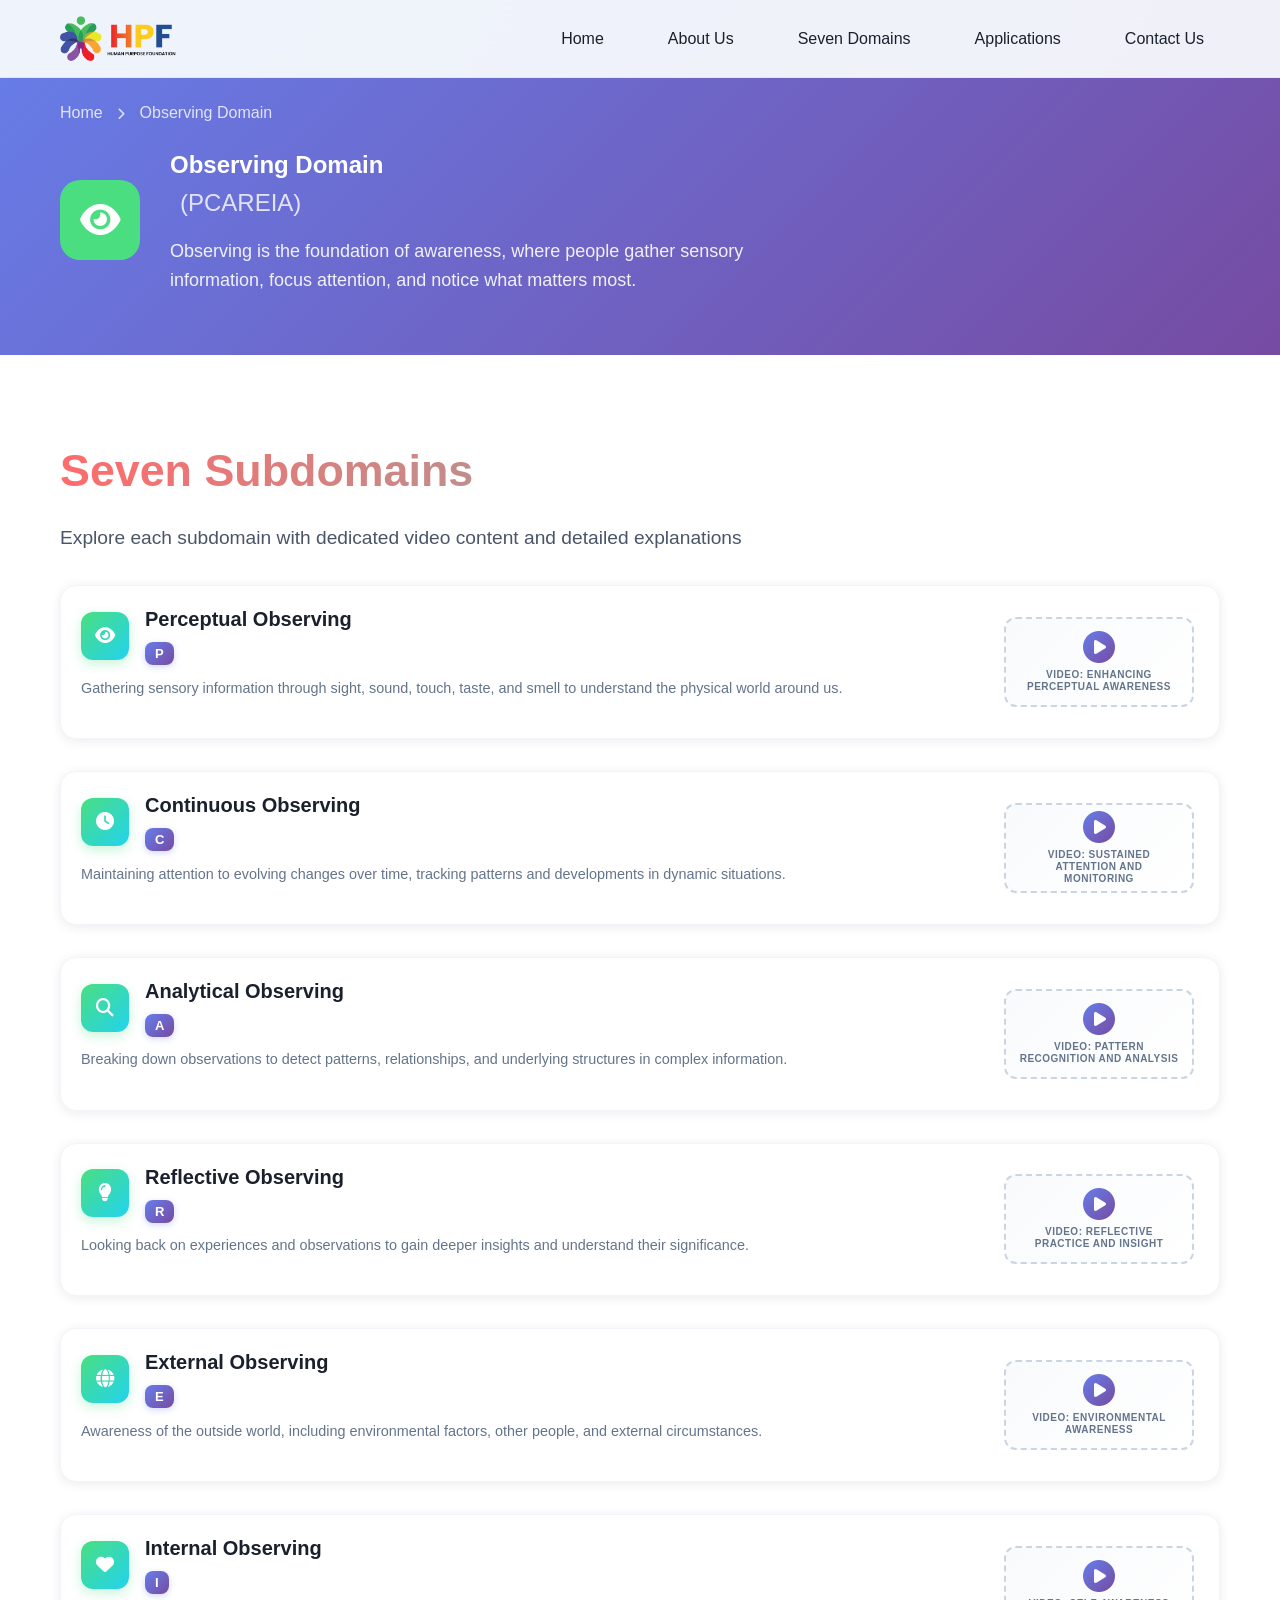
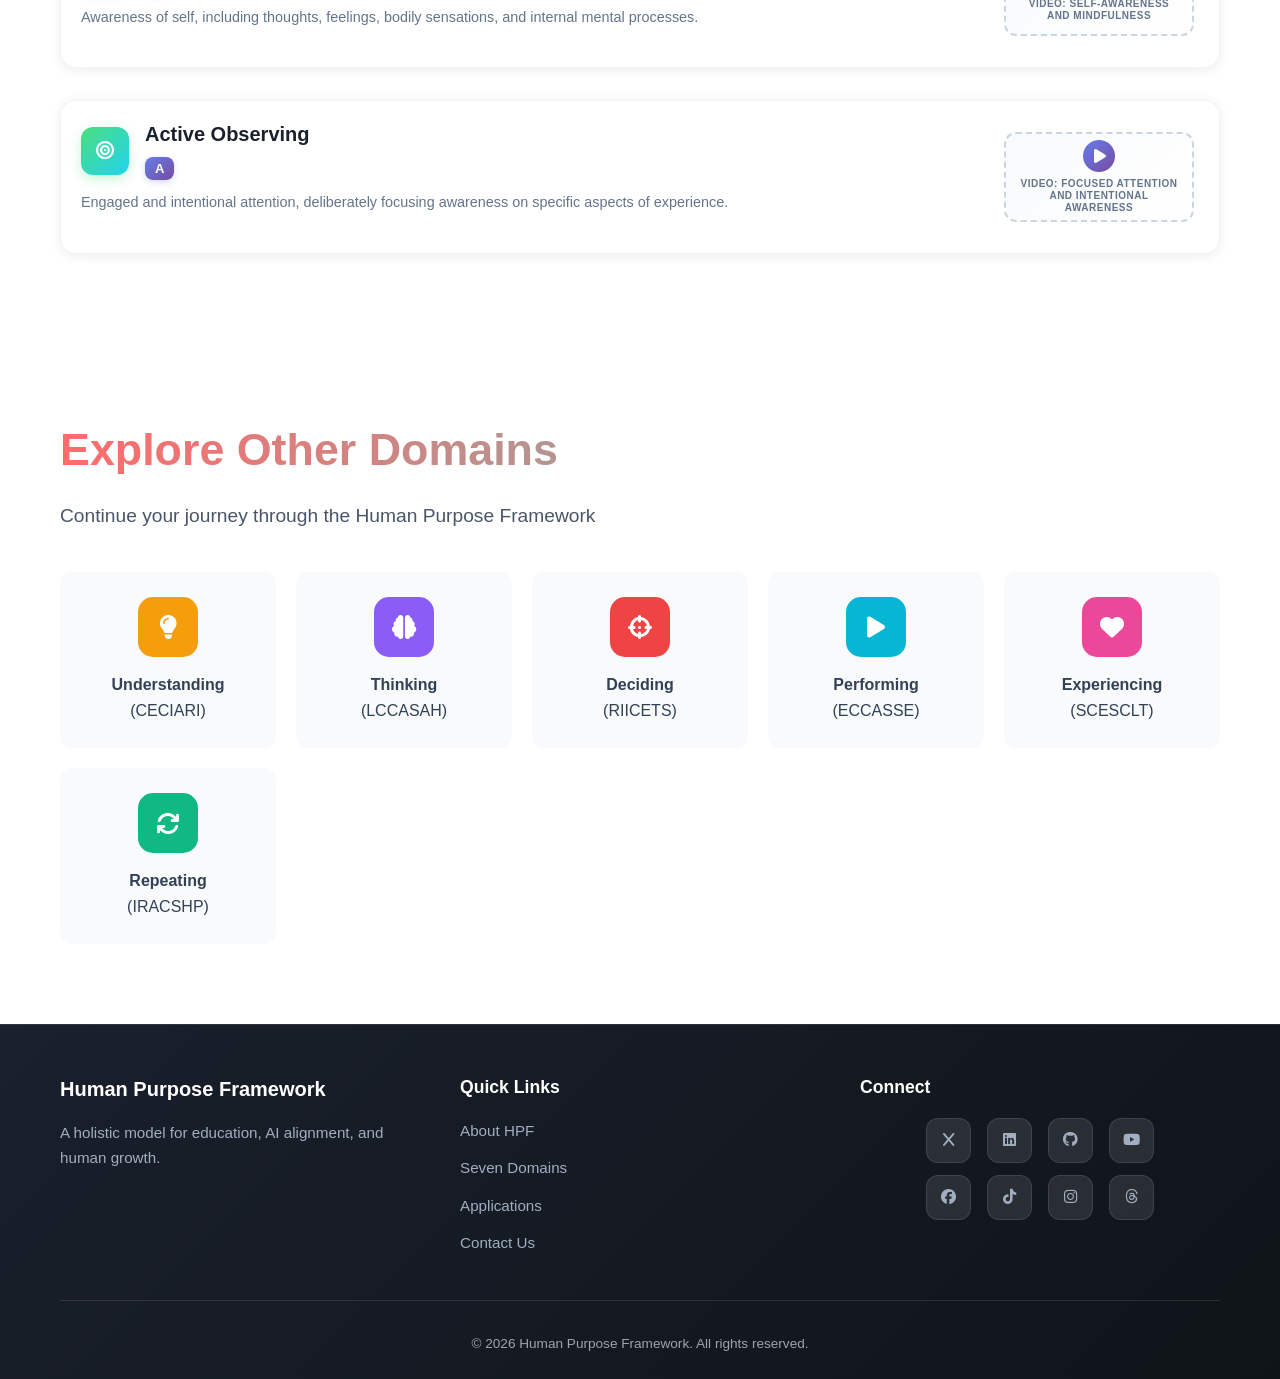
==== commit 7ef4cc51: "SEO OPTIMIZED" ====
--- a/domains/1_observing.html
+++ b/domains/1_observing.html
@@ -3,8 +3,14 @@
 <head>
     <meta charset="UTF-8">
     <meta name="viewport" content="width=device-width, initial-scale=1.0">
-    <title>Observing Domain - Human Purpose Framework</title>
-    <meta name="description" content="Explore the Observing Domain with 7 subdomains and growth dimensions">
+    <title>Observing Domain | Perception & Awareness</title>
+    <meta name="description" content="Explore the Observing Domain in Human Purpose Framework, covering perception, attention, awareness, and information gathering for learning and growth.">
+    <link rel="canonical" href="https://hpf.world/domains/1_observing.html">
+    <meta property="og:title" content="Observing Domain | Perception & Awareness">
+    <meta property="og:description" content="Learn how the Observing Domain supports awareness, attention, and sensory information gathering in the Human Purpose Framework.">
+    <meta property="og:url" content="https://hpf.world/domains/1_observing.html">
+    <meta name="twitter:title" content="Observing Domain | Perception & Awareness">
+    <meta name="twitter:description" content="Explore perception, awareness, and information gathering in the Observing Domain of HPF.">
     
     <!-- Preload critical resources -->
     <link rel="preload" href="../styles.css" as="style">
@@ -22,7 +28,7 @@
     <nav class="navbar">
         <div class="nav-container">
             <div class="nav-logo">
-                <a href="hpf.world" class="logo-link">
+                <a href="../index.html" class="logo-link">
                     <img src="../images/LogoHPF.png" alt="Human Purpose Framework Logo" class="logo-image">
                 </a>
             </div>
@@ -57,7 +63,7 @@
                     <div>
                         <h1>Observing Domain</h1>
                         <span class="domain-code-large">(PCAREIA)</span>
-                        <p class="domain-hero-desc">Observing is the foundation of human interaction with the world, where information is gathered through various dimensions.</p>
+                        <p class="domain-hero-desc">Observing is the foundation of awareness, where people gather sensory information, focus attention, and notice what matters most.</p>
                     </div>
                 </div>
             </div>
--- a/styles.css
+++ b/styles.css
@@ -40,6 +40,7 @@
     color: var(--text-primary);
     overflow-x: hidden;
     background: var(--background-light);
+    scroll-padding-top: 96px;
 }
 
 .container {
@@ -312,6 +313,11 @@
         width: 95%;
         margin: 10% auto;
     }
+
+    .seo-cta-panel {
+        flex-direction: column;
+        align-items: flex-start;
+    }
 }
 
 .hamburger {
@@ -332,6 +338,8 @@
 .hero {
     min-height: 100vh;
     min-height: 100svh;
+    padding-top: clamp(5.75rem, 7vw, 6.75rem);
+    padding-bottom: clamp(3rem, 5vw, 4.5rem);
     display: flex;
     align-items: center;
     background: var(--gradient-primary);
@@ -451,8 +459,8 @@
 /* Framework Circle Visualization - Clean Ring Design */
 .framework-circle {
     position: relative;
-    width: 400px;
-    height: 400px;
+    width: min(400px, 100%);
+    aspect-ratio: 1 / 1;
     margin: 0 auto;
 }
 
@@ -462,10 +470,10 @@
     position: absolute;
     top: 50%;
     left: 50%;
-    width: 300px;
-    height: 300px;
+    width: 75%;
+    height: 75%;
     transform: translate(-50%, -50%);
-    border: 8px solid #4ecdc4;
+    border: clamp(4px, 1vw, 8px) solid #4ecdc4;
     border-radius: 50%;
     z-index: 1;
 }
@@ -475,14 +483,14 @@
     top: 50%;
     left: 50%;
     transform: translate(-50%, -50%);
-    width: 120px;
-    height: 120px;
+    width: clamp(90px, 26%, 120px);
+    height: clamp(90px, 26%, 120px);
     background: linear-gradient(135deg, #ff6b35 0%, #f7931e 100%);
     border-radius: 50%;
     display: flex;
     align-items: center;
     justify-content: center;
-    font-size: 2rem;
+    font-size: clamp(1.5rem, 4vw, 2rem);
     font-weight: 800;
     color: white;
     text-shadow: 0 2px 10px rgba(0, 0, 0, 0.3);
@@ -505,8 +513,8 @@
 
 .domain-item {
     position: absolute;
-    width: 70px;
-    height: 70px;
+    width: clamp(50px, 18%, 70px);
+    height: clamp(50px, 18%, 70px);
     background: rgba(255, 255, 255, 0.15);
     border: 3px solid rgba(255, 255, 255, 0.4);
     border-radius: 50%;
@@ -514,7 +522,7 @@
     align-items: center;
     justify-content: center;
     font-weight: 700;
-    font-size: 1.4rem;
+    font-size: clamp(1rem, 2.6vw, 1.4rem);
     color: white;
     cursor: pointer;
     transition: all 0.15s ease;
@@ -990,6 +998,80 @@
     grid-template-columns: repeat(auto-fit, minmax(320px, 1fr));
     gap: 2.5rem;
 }
+.seo-cta {
+    background: var(--background-light);
+    padding-top: 0;
+}
+.seo-cta-panel {
+    display: flex;
+    align-items: center;
+    justify-content: space-between;
+    gap: 1.5rem;
+    padding: 2rem;
+    border-radius: 24px;
+    background: linear-gradient(135deg, rgba(255, 107, 107, 0.1), rgba(76, 205, 196, 0.12));
+    border: 1px solid rgba(74, 85, 104, 0.12);
+    box-shadow: var(--shadow-medium);
+}
+.seo-cta-panel h2 {
+    margin-bottom: 0.75rem;
+    color: var(--text-primary);
+    font-size: clamp(1.4rem, 3vw, 2rem);
+}
+.seo-cta-panel p {
+    color: var(--text-secondary);
+    max-width: 720px;
+}
+.faq {
+    background: white;
+}
+.faq-list {
+    display: grid;
+    gap: 1rem;
+}
+.faq-item {
+    background: white;
+    border: 1px solid var(--border-color);
+    border-radius: 18px;
+    padding: 0 1.25rem;
+    box-shadow: var(--shadow-light);
+}
+.faq-item summary {
+    list-style: none;
+    cursor: pointer;
+    padding: 1.25rem 0;
+    font-size: 1.05rem;
+    font-weight: 600;
+    color: var(--text-primary);
+}
+.faq-item summary::-webkit-details-marker {
+    display: none;
+}
+.faq-item summary::after {
+    content: '+';
+    float: right;
+    color: var(--accent-color);
+    font-size: 1.35rem;
+    line-height: 1;
+}
+.faq-item[open] summary::after {
+    content: '–';
+}
+.faq-item p {
+    padding: 0 0 1.25rem;
+    color: var(--text-secondary);
+}
+.faq-item a {
+    color: var(--accent-color);
+    font-weight: 600;
+}
+.faq-item a:hover {
+    text-decoration: underline;
+}
+img {
+    max-width: 100%;
+    height: auto;
+}
 
 .application-card {
     background: white;
@@ -1958,29 +2040,39 @@
 
 /* Responsive Design */
 @media (max-width: 768px) {
+    .nav-container {
+        flex-wrap: wrap;
+        justify-content: center;
+        gap: 0.75rem;
+    }
+
+    .nav-menu {
+        position: static;
+        left: auto;
+        top: auto;
+        flex-direction: row;
+        flex-wrap: wrap;
+        justify-content: center;
+        background: transparent;
+        width: auto;
+        max-height: none;
+        overflow: visible;
+        text-align: center;
+        transition: none;
+        box-shadow: none;
+        padding: 0;
+        backdrop-filter: none;
+        border-top: 0;
+        gap: 0.5rem;
+        margin-top: 0.25rem;
+    }
+
+    .nav-menu.active {
+        left: auto;
+    }
+
     .hamburger {
-        display: flex;
-    }
-
-    .nav-menu {
-        position: fixed;
-        left: -100%;
-        top: 80px;
-        flex-direction: column;
-        background: rgba(247, 250, 252, 0.98);
-        width: 100%;
-        max-height: calc(100svh - 80px);
-        overflow-y: auto;
-        text-align: center;
-        transition: 0.3s;
-        box-shadow: var(--shadow-medium);
-        padding: 2rem 0;
-        backdrop-filter: blur(20px);
-        border-top: 1px solid var(--border-color);
-    }
-
-    .nav-menu.active {
-        left: 0;
+        display: none;
     }
 
     .hero-container {
@@ -1991,30 +2083,11 @@
     }
 
     .hero-title {
-        font-size: 2.5rem;
-    }
-
-    .framework-circle {
-        width: 350px;
-        height: 350px;
-    }
-    
-    .framework-circle::before {
-        width: 260px;
-        height: 260px;
-        border-width: 6px;
-    }
-    
-    .center-circle {
-        width: 100px;
-        height: 100px;
-        font-size: 1.7rem;
-    }
-    
-    .domain-item {
-        width: 60px;
-        height: 60px;
-        font-size: 1.2rem;
+        font-size: 2.25rem;
+    }
+
+    .hero-buttons {
+        justify-content: center;
     }
 
     .contact-grid {
@@ -2117,109 +2190,13 @@
     }
 }
 
-@media (max-width: 768px) and (min-width: 501px) and (max-height: 740px) {
-    .hero {
-        min-height: auto;
-        padding: 5.25rem 0 2rem;
-    }
-
-    .hero-container {
-        gap: 1.25rem;
-    }
-
-    .hero-title {
+@media (max-width: 480px) {
+    .hero-buttons {
+        gap: 0.75rem;
+    }
+
+    .section-header h2 {
         font-size: 2rem;
-        margin-bottom: 0.65rem;
-    }
-
-    .hero-subtitle {
-        font-size: 1.05rem;
-        margin-bottom: 0.65rem;
-    }
-
-    .hero-description {
-        margin-bottom: 1.1rem;
-        font-size: 0.95rem;
-    }
-
-    .hero-buttons {
-        gap: 0.7rem;
-    }
-
-    .btn {
-        padding: 0.65rem 1.25rem;
-    }
-
-    .framework-circle {
-        width: 290px;
-        height: 290px;
-    }
-
-    .framework-circle::before {
-        width: 216px;
-        height: 216px;
-        border-width: 5px;
-    }
-
-    .center-circle {
-        width: 86px;
-        height: 86px;
-        font-size: 1.35rem;
-    }
-
-    .domain-item {
-        width: 50px;
-        height: 50px;
-        font-size: 1rem;
-    }
-
-    .contact-grid {
-        gap: 1.5rem;
-    }
-}
-
-@media (max-width: 480px) {
-    .hero-title {
-        font-size: 2rem;
-    }
-
-    .hero-buttons {
-        flex-direction: column;
-        align-items: center;
-        gap: 1rem;
-    }
-
-    .btn {
-        width: 100%;
-        max-width: 280px;
-        justify-content: center;
-    }
-
-    .framework-circle {
-        width: 280px;
-        height: 280px;
-    }
-    
-    .framework-circle::before {
-        width: 210px;
-        height: 210px;
-        border-width: 5px;
-    }
-
-    .domain-item {
-        width: 50px;
-        height: 50px;
-        font-size: 1.1rem;
-    }
-
-    .center-circle {
-        width: 90px;
-        height: 90px;
-        font-size: 1.5rem;
-    }
-
-    .section-header h2 {
-        font-size: 2.2rem;
     }
 
     .domain-card,
--- a/domains/domain-styles.css
+++ b/domains/domain-styles.css
@@ -774,60 +774,20 @@
         gap: 20px;
     }
     
-    .subdomains-grid {
-        -ms-grid-columns: 1fr;
-        grid-template-columns: 1fr;
-        gap: 1.5rem;
-    }
-    
-    .subdomain-card {
-        grid-template-columns: 1fr;
-        grid-template-rows: auto auto auto auto;
-        gap: 0.75rem;
-        padding: 1rem;
-    }
-    
-    .subdomain-header {
-        grid-column: 1;
-        grid-row: 1;
-    }
-    
-    .subdomain-description {
-        grid-column: 1;
-        grid-row: 2;
-        max-height: none;
-        -webkit-line-clamp: unset;
-        line-clamp: unset;
-        margin-bottom: 0.5rem;
-    }
-    
-    .video-container {
-        grid-column: 1;
-        grid-row: 3;
-        justify-self: center;
-    }
-    
     .video-placeholder {
-        width: min(100%, 220px);
+        width: min(100%, 240px);
         height: auto;
         aspect-ratio: 16 / 9;
-        padding: 0.6rem;
+        padding: 0.7rem;
     }
     
     .video-placeholder i {
         font-size: 28px;
     }
     
-    .subdomain-dimensions {
-        grid-column: 1;
-        grid-row: 4;
-        justify-content: center;
-        gap: 4px;
-    }
-    
     .nav-domains {
         -ms-grid-columns: 1fr 1fr;
-        grid-template-columns: repeat(2, 1fr);
+        grid-template-columns: repeat(2, minmax(0, 1fr));
     }
     
     #videoModal .modal-content {
@@ -892,23 +852,6 @@
 
 /* Small phones */
 @media (max-width: 480px) {
-    #videoModal .modal-content {
-        width: 100%;
-        max-height: 60vh;
-        border-radius: 0;
-        -webkit-border-radius: 0;
-        -moz-border-radius: 0;
-    }
-
-    #dimensionModal .modal-content {
-        width: 100%;
-        max-height: 85vh;
-        border-radius: 10px;
-        -webkit-border-radius: 10px;
-        -moz-border-radius: 10px;
-        padding: 1rem;
-    }
-    
     .domain-hero {
         padding: 60px 0 40px;
     }
@@ -981,11 +924,6 @@
         font-size: 0.95rem;
     }
 
-    .subdomain-card {
-        padding: 0.85rem;
-        gap: 0.65rem;
-    }
-
     .subdomain-header {
         gap: 0.65rem;
     }
--- a/styles.css
+++ b/styles.css
@@ -40,6 +40,7 @@
     color: var(--text-primary);
     overflow-x: hidden;
     background: var(--background-light);
+    scroll-padding-top: 96px;
 }
 
 .container {
@@ -312,6 +313,11 @@
         width: 95%;
         margin: 10% auto;
     }
+
+    .seo-cta-panel {
+        flex-direction: column;
+        align-items: flex-start;
+    }
 }
 
 .hamburger {
@@ -332,6 +338,8 @@
 .hero {
     min-height: 100vh;
     min-height: 100svh;
+    padding-top: clamp(5.75rem, 7vw, 6.75rem);
+    padding-bottom: clamp(3rem, 5vw, 4.5rem);
     display: flex;
     align-items: center;
     background: var(--gradient-primary);
@@ -451,8 +459,8 @@
 /* Framework Circle Visualization - Clean Ring Design */
 .framework-circle {
     position: relative;
-    width: 400px;
-    height: 400px;
+    width: min(400px, 100%);
+    aspect-ratio: 1 / 1;
     margin: 0 auto;
 }
 
@@ -462,10 +470,10 @@
     position: absolute;
     top: 50%;
     left: 50%;
-    width: 300px;
-    height: 300px;
+    width: 75%;
+    height: 75%;
     transform: translate(-50%, -50%);
-    border: 8px solid #4ecdc4;
+    border: clamp(4px, 1vw, 8px) solid #4ecdc4;
     border-radius: 50%;
     z-index: 1;
 }
@@ -475,14 +483,14 @@
     top: 50%;
     left: 50%;
     transform: translate(-50%, -50%);
-    width: 120px;
-    height: 120px;
+    width: clamp(90px, 26%, 120px);
+    height: clamp(90px, 26%, 120px);
     background: linear-gradient(135deg, #ff6b35 0%, #f7931e 100%);
     border-radius: 50%;
     display: flex;
     align-items: center;
     justify-content: center;
-    font-size: 2rem;
+    font-size: clamp(1.5rem, 4vw, 2rem);
     font-weight: 800;
     color: white;
     text-shadow: 0 2px 10px rgba(0, 0, 0, 0.3);
@@ -505,8 +513,8 @@
 
 .domain-item {
     position: absolute;
-    width: 70px;
-    height: 70px;
+    width: clamp(50px, 18%, 70px);
+    height: clamp(50px, 18%, 70px);
     background: rgba(255, 255, 255, 0.15);
     border: 3px solid rgba(255, 255, 255, 0.4);
     border-radius: 50%;
@@ -514,7 +522,7 @@
     align-items: center;
     justify-content: center;
     font-weight: 700;
-    font-size: 1.4rem;
+    font-size: clamp(1rem, 2.6vw, 1.4rem);
     color: white;
     cursor: pointer;
     transition: all 0.15s ease;
@@ -990,6 +998,80 @@
     grid-template-columns: repeat(auto-fit, minmax(320px, 1fr));
     gap: 2.5rem;
 }
+.seo-cta {
+    background: var(--background-light);
+    padding-top: 0;
+}
+.seo-cta-panel {
+    display: flex;
+    align-items: center;
+    justify-content: space-between;
+    gap: 1.5rem;
+    padding: 2rem;
+    border-radius: 24px;
+    background: linear-gradient(135deg, rgba(255, 107, 107, 0.1), rgba(76, 205, 196, 0.12));
+    border: 1px solid rgba(74, 85, 104, 0.12);
+    box-shadow: var(--shadow-medium);
+}
+.seo-cta-panel h2 {
+    margin-bottom: 0.75rem;
+    color: var(--text-primary);
+    font-size: clamp(1.4rem, 3vw, 2rem);
+}
+.seo-cta-panel p {
+    color: var(--text-secondary);
+    max-width: 720px;
+}
+.faq {
+    background: white;
+}
+.faq-list {
+    display: grid;
+    gap: 1rem;
+}
+.faq-item {
+    background: white;
+    border: 1px solid var(--border-color);
+    border-radius: 18px;
+    padding: 0 1.25rem;
+    box-shadow: var(--shadow-light);
+}
+.faq-item summary {
+    list-style: none;
+    cursor: pointer;
+    padding: 1.25rem 0;
+    font-size: 1.05rem;
+    font-weight: 600;
+    color: var(--text-primary);
+}
+.faq-item summary::-webkit-details-marker {
+    display: none;
+}
+.faq-item summary::after {
+    content: '+';
+    float: right;
+    color: var(--accent-color);
+    font-size: 1.35rem;
+    line-height: 1;
+}
+.faq-item[open] summary::after {
+    content: '–';
+}
+.faq-item p {
+    padding: 0 0 1.25rem;
+    color: var(--text-secondary);
+}
+.faq-item a {
+    color: var(--accent-color);
+    font-weight: 600;
+}
+.faq-item a:hover {
+    text-decoration: underline;
+}
+img {
+    max-width: 100%;
+    height: auto;
+}
 
 .application-card {
     background: white;
@@ -1958,29 +2040,39 @@
 
 /* Responsive Design */
 @media (max-width: 768px) {
+    .nav-container {
+        flex-wrap: wrap;
+        justify-content: center;
+        gap: 0.75rem;
+    }
+
+    .nav-menu {
+        position: static;
+        left: auto;
+        top: auto;
+        flex-direction: row;
+        flex-wrap: wrap;
+        justify-content: center;
+        background: transparent;
+        width: auto;
+        max-height: none;
+        overflow: visible;
+        text-align: center;
+        transition: none;
+        box-shadow: none;
+        padding: 0;
+        backdrop-filter: none;
+        border-top: 0;
+        gap: 0.5rem;
+        margin-top: 0.25rem;
+    }
+
+    .nav-menu.active {
+        left: auto;
+    }
+
     .hamburger {
-        display: flex;
-    }
-
-    .nav-menu {
-        position: fixed;
-        left: -100%;
-        top: 80px;
-        flex-direction: column;
-        background: rgba(247, 250, 252, 0.98);
-        width: 100%;
-        max-height: calc(100svh - 80px);
-        overflow-y: auto;
-        text-align: center;
-        transition: 0.3s;
-        box-shadow: var(--shadow-medium);
-        padding: 2rem 0;
-        backdrop-filter: blur(20px);
-        border-top: 1px solid var(--border-color);
-    }
-
-    .nav-menu.active {
-        left: 0;
+        display: none;
     }
 
     .hero-container {
@@ -1991,30 +2083,11 @@
     }
 
     .hero-title {
-        font-size: 2.5rem;
-    }
-
-    .framework-circle {
-        width: 350px;
-        height: 350px;
-    }
-    
-    .framework-circle::before {
-        width: 260px;
-        height: 260px;
-        border-width: 6px;
-    }
-    
-    .center-circle {
-        width: 100px;
-        height: 100px;
-        font-size: 1.7rem;
-    }
-    
-    .domain-item {
-        width: 60px;
-        height: 60px;
-        font-size: 1.2rem;
+        font-size: 2.25rem;
+    }
+
+    .hero-buttons {
+        justify-content: center;
     }
 
     .contact-grid {
@@ -2117,109 +2190,13 @@
     }
 }
 
-@media (max-width: 768px) and (min-width: 501px) and (max-height: 740px) {
-    .hero {
-        min-height: auto;
-        padding: 5.25rem 0 2rem;
-    }
-
-    .hero-container {
-        gap: 1.25rem;
-    }
-
-    .hero-title {
+@media (max-width: 480px) {
+    .hero-buttons {
+        gap: 0.75rem;
+    }
+
+    .section-header h2 {
         font-size: 2rem;
-        margin-bottom: 0.65rem;
-    }
-
-    .hero-subtitle {
-        font-size: 1.05rem;
-        margin-bottom: 0.65rem;
-    }
-
-    .hero-description {
-        margin-bottom: 1.1rem;
-        font-size: 0.95rem;
-    }
-
-    .hero-buttons {
-        gap: 0.7rem;
-    }
-
-    .btn {
-        padding: 0.65rem 1.25rem;
-    }
-
-    .framework-circle {
-        width: 290px;
-        height: 290px;
-    }
-
-    .framework-circle::before {
-        width: 216px;
-        height: 216px;
-        border-width: 5px;
-    }
-
-    .center-circle {
-        width: 86px;
-        height: 86px;
-        font-size: 1.35rem;
-    }
-
-    .domain-item {
-        width: 50px;
-        height: 50px;
-        font-size: 1rem;
-    }
-
-    .contact-grid {
-        gap: 1.5rem;
-    }
-}
-
-@media (max-width: 480px) {
-    .hero-title {
-        font-size: 2rem;
-    }
-
-    .hero-buttons {
-        flex-direction: column;
-        align-items: center;
-        gap: 1rem;
-    }
-
-    .btn {
-        width: 100%;
-        max-width: 280px;
-        justify-content: center;
-    }
-
-    .framework-circle {
-        width: 280px;
-        height: 280px;
-    }
-    
-    .framework-circle::before {
-        width: 210px;
-        height: 210px;
-        border-width: 5px;
-    }
-
-    .domain-item {
-        width: 50px;
-        height: 50px;
-        font-size: 1.1rem;
-    }
-
-    .center-circle {
-        width: 90px;
-        height: 90px;
-        font-size: 1.5rem;
-    }
-
-    .section-header h2 {
-        font-size: 2.2rem;
     }
 
     .domain-card,
--- a/domains/domain-styles.css
+++ b/domains/domain-styles.css
@@ -774,60 +774,20 @@
         gap: 20px;
     }
     
-    .subdomains-grid {
-        -ms-grid-columns: 1fr;
-        grid-template-columns: 1fr;
-        gap: 1.5rem;
-    }
-    
-    .subdomain-card {
-        grid-template-columns: 1fr;
-        grid-template-rows: auto auto auto auto;
-        gap: 0.75rem;
-        padding: 1rem;
-    }
-    
-    .subdomain-header {
-        grid-column: 1;
-        grid-row: 1;
-    }
-    
-    .subdomain-description {
-        grid-column: 1;
-        grid-row: 2;
-        max-height: none;
-        -webkit-line-clamp: unset;
-        line-clamp: unset;
-        margin-bottom: 0.5rem;
-    }
-    
-    .video-container {
-        grid-column: 1;
-        grid-row: 3;
-        justify-self: center;
-    }
-    
     .video-placeholder {
-        width: min(100%, 220px);
+        width: min(100%, 240px);
         height: auto;
         aspect-ratio: 16 / 9;
-        padding: 0.6rem;
+        padding: 0.7rem;
     }
     
     .video-placeholder i {
         font-size: 28px;
     }
     
-    .subdomain-dimensions {
-        grid-column: 1;
-        grid-row: 4;
-        justify-content: center;
-        gap: 4px;
-    }
-    
     .nav-domains {
         -ms-grid-columns: 1fr 1fr;
-        grid-template-columns: repeat(2, 1fr);
+        grid-template-columns: repeat(2, minmax(0, 1fr));
     }
     
     #videoModal .modal-content {
@@ -892,23 +852,6 @@
 
 /* Small phones */
 @media (max-width: 480px) {
-    #videoModal .modal-content {
-        width: 100%;
-        max-height: 60vh;
-        border-radius: 0;
-        -webkit-border-radius: 0;
-        -moz-border-radius: 0;
-    }
-
-    #dimensionModal .modal-content {
-        width: 100%;
-        max-height: 85vh;
-        border-radius: 10px;
-        -webkit-border-radius: 10px;
-        -moz-border-radius: 10px;
-        padding: 1rem;
-    }
-    
     .domain-hero {
         padding: 60px 0 40px;
     }
@@ -981,11 +924,6 @@
         font-size: 0.95rem;
     }
 
-    .subdomain-card {
-        padding: 0.85rem;
-        gap: 0.65rem;
-    }
-
     .subdomain-header {
         gap: 0.65rem;
     }
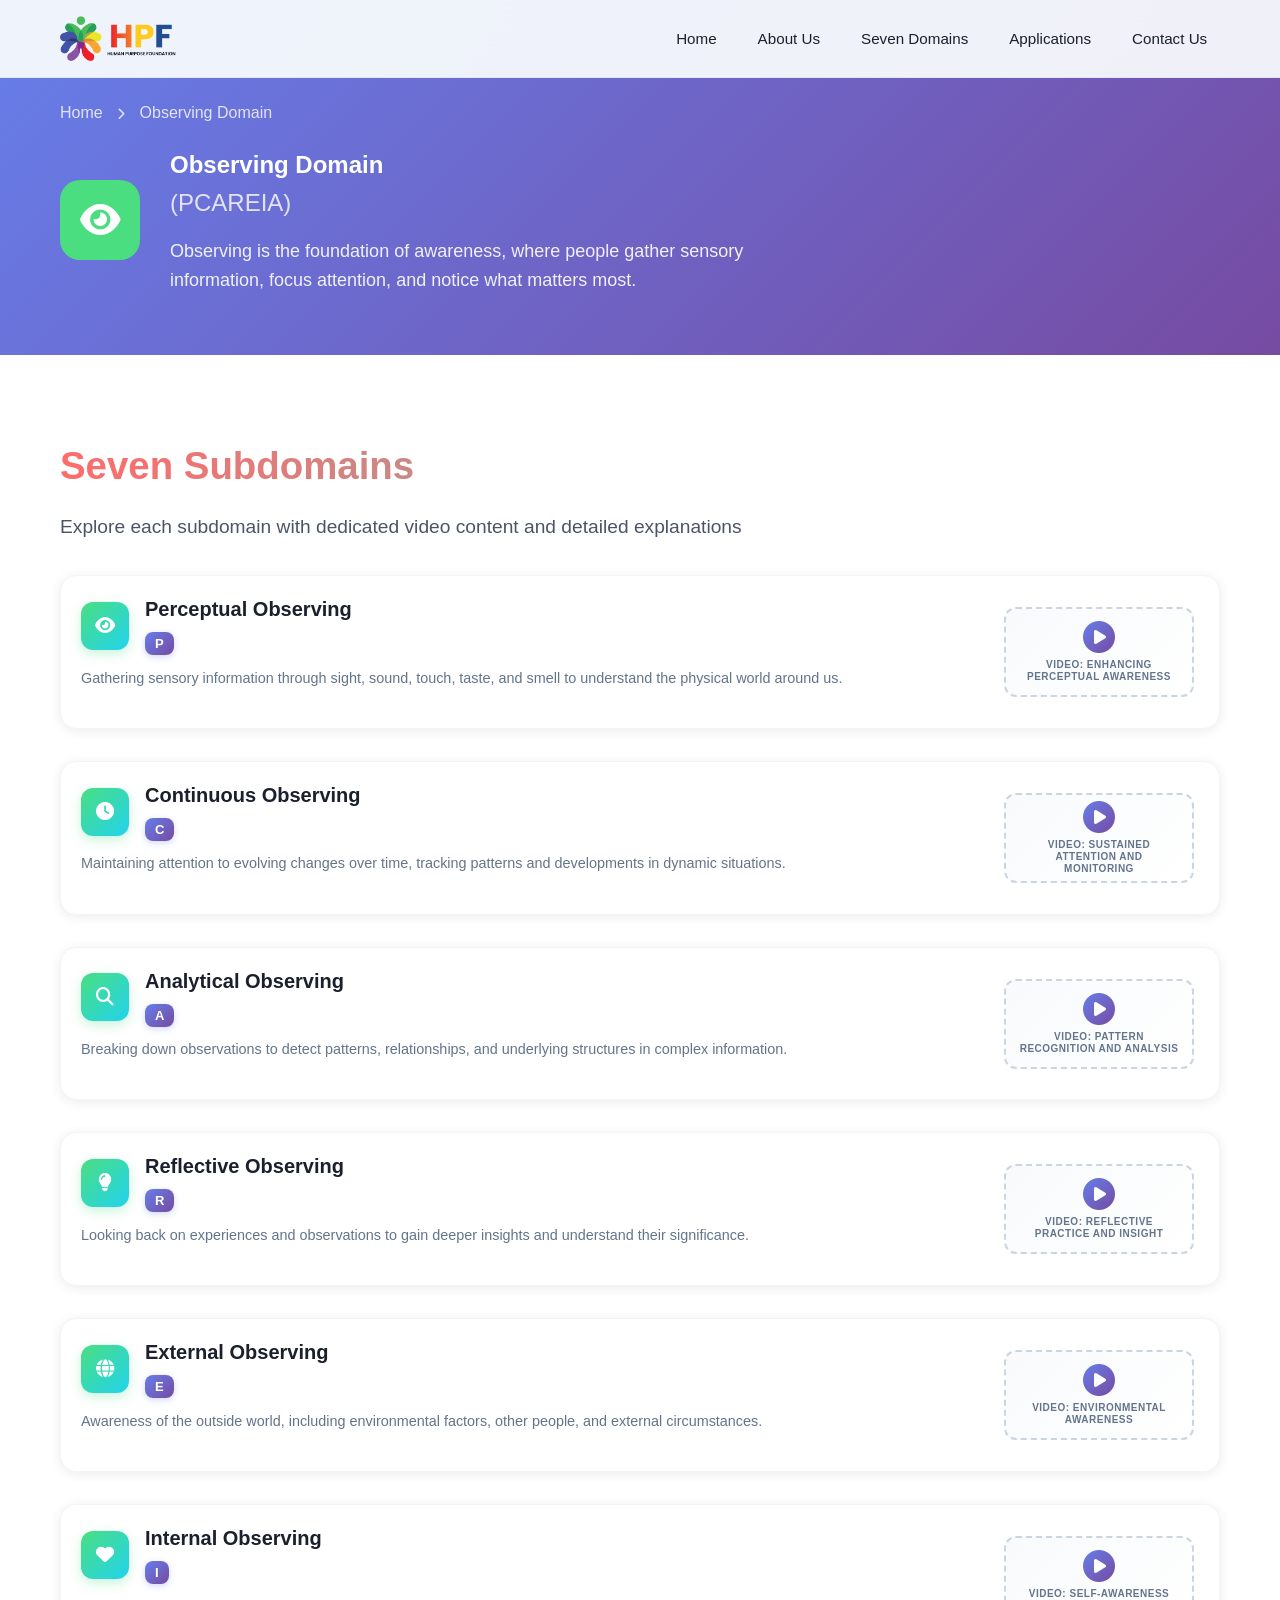
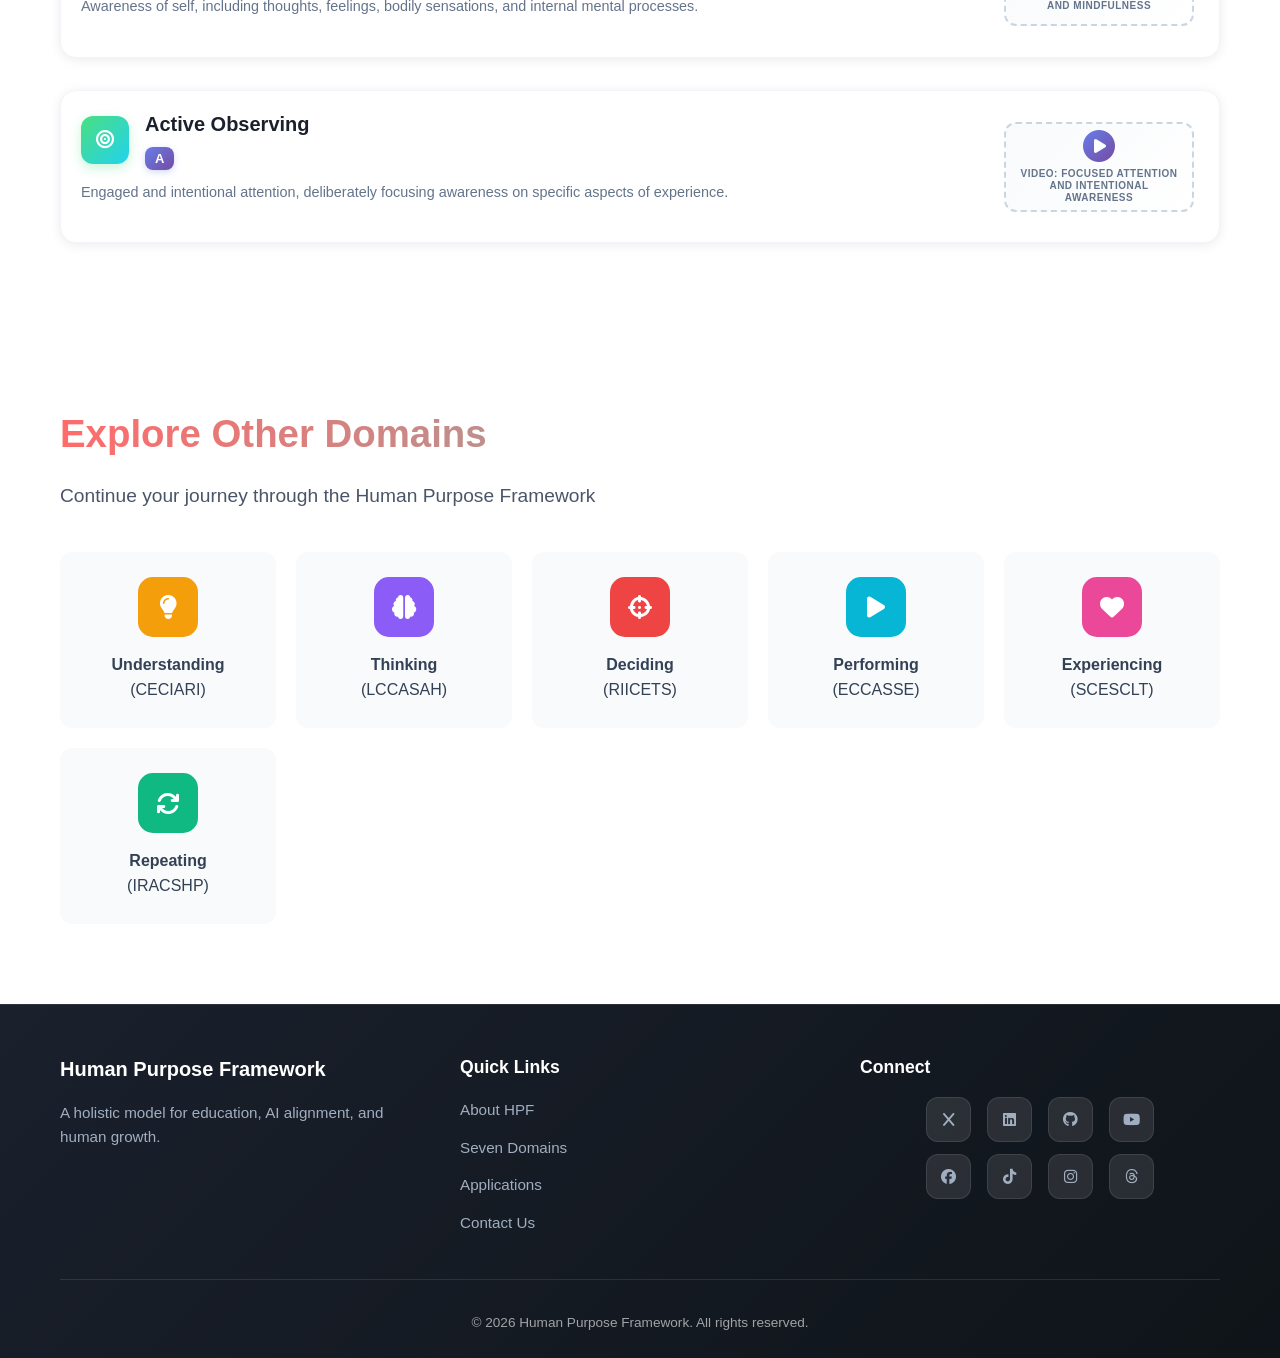
==== commit ad69c55d: "SEO Optimized" ====
--- a/domains/1_observing.html
+++ b/domains/1_observing.html
@@ -2,7 +2,7 @@
 <html lang="en">
 <head>
     <meta charset="UTF-8">
-    <meta name="viewport" content="width=device-width, initial-scale=1.0">
+    <meta name="viewport" content="width=1280, initial-scale=1.0">
     <title>Observing Domain | Perception & Awareness</title>
     <meta name="description" content="Explore the Observing Domain in Human Purpose Framework, covering perception, attention, awareness, and information gathering for learning and growth.">
     <link rel="canonical" href="https://hpf.world/domains/1_observing.html">
--- a/styles.css
+++ b/styles.css
@@ -130,7 +130,9 @@
 .nav-menu {
     display: flex;
     list-style: none;
-    gap: 2rem;
+    gap: clamp(0.5rem, 1.2vw, 1.5rem);
+    flex-wrap: wrap;
+    justify-content: center;
 }
 
 .nav-link {
@@ -139,8 +141,9 @@
     font-weight: 500;
     transition: all 0.15s ease;
     position: relative;
-    padding: 0.5rem 1rem;
+    padding: 0.45rem 0.8rem;
     border-radius: 8px;
+    font-size: clamp(0.78rem, 1.2vw, 0.95rem);
 }
 
 .nav-link:hover {
@@ -293,33 +296,6 @@
     display: block;
 }
 
-/* Mobile Responsive */
-@media (max-width: 768px) {
-    .ecommerce-grid {
-        grid-template-columns: repeat(auto-fit, minmax(200px, 1fr));
-        padding: 1.5rem;
-        gap: 0.8rem;
-    }
-    
-    .ecommerce-item {
-        padding: 1.2rem;
-    }
-    
-    .ecommerce-name {
-        font-size: 1.1rem;
-    }
-    
-    .modal .buy-book-modal {
-        width: 95%;
-        margin: 10% auto;
-    }
-
-    .seo-cta-panel {
-        flex-direction: column;
-        align-items: flex-start;
-    }
-}
-
 .hamburger {
     display: none;
     flex-direction: column;
@@ -364,7 +340,7 @@
     padding: 0 20px;
     display: grid;
     grid-template-columns: 1fr 1fr;
-    gap: 4rem;
+    gap: clamp(1.5rem, 4vw, 4rem);
     align-items: center;
     position: relative;
     z-index: 1;
@@ -389,7 +365,7 @@
 }
 
 .hero-description {
-    font-size: 1.1rem;
+    font-size: clamp(0.95rem, 1.4vw, 1.1rem);
     margin-bottom: 2rem;
     color: #cbd5e1;
     line-height: 1.7;
@@ -459,7 +435,7 @@
 /* Framework Circle Visualization - Clean Ring Design */
 .framework-circle {
     position: relative;
-    width: min(400px, 100%);
+    width: clamp(180px, 36vw, 400px);
     aspect-ratio: 1 / 1;
     margin: 0 auto;
 }
@@ -483,14 +459,14 @@
     top: 50%;
     left: 50%;
     transform: translate(-50%, -50%);
-    width: clamp(90px, 26%, 120px);
-    height: clamp(90px, 26%, 120px);
+    width: clamp(52px, 28%, 110px);
+    height: clamp(52px, 28%, 110px);
     background: linear-gradient(135deg, #ff6b35 0%, #f7931e 100%);
     border-radius: 50%;
     display: flex;
     align-items: center;
     justify-content: center;
-    font-size: clamp(1.5rem, 4vw, 2rem);
+    font-size: clamp(1rem, 3vw, 2rem);
     font-weight: 800;
     color: white;
     text-shadow: 0 2px 10px rgba(0, 0, 0, 0.3);
@@ -513,8 +489,8 @@
 
 .domain-item {
     position: absolute;
-    width: clamp(50px, 18%, 70px);
-    height: clamp(50px, 18%, 70px);
+    width: clamp(34px, 16%, 64px);
+    height: clamp(34px, 16%, 64px);
     background: rgba(255, 255, 255, 0.15);
     border: 3px solid rgba(255, 255, 255, 0.4);
     border-radius: 50%;
@@ -522,7 +498,7 @@
     align-items: center;
     justify-content: center;
     font-weight: 700;
-    font-size: clamp(1rem, 2.6vw, 1.4rem);
+    font-size: clamp(0.8rem, 2vw, 1.4rem);
     color: white;
     cursor: pointer;
     transition: all 0.15s ease;
@@ -592,7 +568,7 @@
 }
 
 .section-header h2 {
-    font-size: clamp(1.8rem, 4.2vw, 2.8rem);
+    font-size: 2.4rem;
     font-weight: 700;
     color: var(--text-primary);
     margin-bottom: 1rem;
@@ -605,7 +581,7 @@
 .section-header p {
     font-size: 1.2rem;
     color: var(--text-secondary);
-    max-width: auto;
+    max-width: 720px;
     margin: 0;
 }
 
@@ -616,7 +592,7 @@
 
 .about-grid {
     display: grid;
-    grid-template-columns: repeat(auto-fit, minmax(320px, 1fr));
+    grid-template-columns: repeat(3, minmax(0, 1fr));
     gap: 1rem;
     margin-bottom: 2rem;
 }
@@ -995,7 +971,7 @@
 
 .applications-grid {
     display: grid;
-    grid-template-columns: repeat(auto-fit, minmax(320px, 1fr));
+    grid-template-columns: repeat(3, minmax(0, 1fr));
     gap: 2.5rem;
 }
 .seo-cta {
@@ -1007,6 +983,7 @@
     align-items: center;
     justify-content: space-between;
     gap: 1.5rem;
+    flex-wrap: wrap;
     padding: 2rem;
     border-radius: 24px;
     background: linear-gradient(135deg, rgba(255, 107, 107, 0.1), rgba(76, 205, 196, 0.12));
@@ -1023,48 +1000,105 @@
     max-width: 720px;
 }
 .faq {
-    background: white;
-}
+    position: relative;
+    background:
+        radial-gradient(circle at top left, rgba(255, 107, 107, 0.09), transparent 32%),
+        radial-gradient(circle at top right, rgba(78, 205, 196, 0.08), transparent 30%),
+        linear-gradient(180deg, #ffffff 0%, #f8fafc 100%);
+}
+
+.faq .container {
+    position: relative;
+    z-index: 1;
+}
+
+.faq .section-header {
+    max-width: 46rem;
+}
+
 .faq-list {
     display: grid;
     gap: 1rem;
-}
+    max-width: 56rem;
+    margin: 0 auto;
+}
+
 .faq-item {
-    background: white;
-    border: 1px solid var(--border-color);
-    border-radius: 18px;
-    padding: 0 1.25rem;
+    background: rgba(255, 255, 255, 0.94);
+    border: 1px solid rgba(226, 232, 240, 0.9);
+    border-radius: 20px;
     box-shadow: var(--shadow-light);
-}
+    overflow: hidden;
+    transition: transform 0.2s ease, box-shadow 0.2s ease, border-color 0.2s ease;
+}
+
+.faq-item:hover {
+    transform: translateY(-2px);
+    box-shadow: var(--shadow-medium);
+    border-color: rgba(255, 107, 107, 0.2);
+}
+
+.faq-item[open] {
+    border-color: rgba(255, 107, 107, 0.28);
+    box-shadow: var(--shadow-medium);
+}
+
 .faq-item summary {
+    display: flex;
+    align-items: center;
+    justify-content: space-between;
+    gap: 1rem;
     list-style: none;
     cursor: pointer;
-    padding: 1.25rem 0;
+    padding: 1.25rem 1.35rem;
     font-size: 1.05rem;
     font-weight: 600;
     color: var(--text-primary);
-}
+    line-height: 1.35;
+    outline: none;
+}
+
+.faq-item summary:hover {
+    color: var(--accent-color);
+}
+
+.faq-item summary:focus-visible {
+    box-shadow: inset 0 0 0 3px rgba(255, 107, 107, 0.16);
+}
+
+.faq-item summary > * {
+    min-width: 0;
+}
+
 .faq-item summary::-webkit-details-marker {
     display: none;
 }
+
 .faq-item summary::after {
     content: '+';
-    float: right;
     color: var(--accent-color);
     font-size: 1.35rem;
     line-height: 1;
-}
+    flex-shrink: 0;
+    transition: transform 0.2s ease, color 0.2s ease;
+}
+
 .faq-item[open] summary::after {
     content: '–';
-}
+    transform: rotate(0deg);
+}
+
 .faq-item p {
-    padding: 0 0 1.25rem;
+    padding: 0 1.35rem 1.35rem;
     color: var(--text-secondary);
-}
+    max-width: 72ch;
+}
+
 .faq-item a {
     color: var(--accent-color);
     font-weight: 600;
 }
+
 .faq-item a:hover {
     text-decoration: underline;
 }
@@ -1574,68 +1608,6 @@
     color: rgba(255, 255, 255, 0.6);
 }
 
-/* Responsive Footer */
-@media (max-width: 768px) {
-    .footer {
-        padding: 2rem 0 1rem;
-    }
-    
-    .footer-content {
-        grid-template-columns: 1fr;
-        gap: 1.5rem;
-        margin-bottom: 1.5rem;
-    }
-    
-    .footer-section h3 {
-        font-size: 1.1rem;
-    }
-    
-    .footer-section h4 {
-        font-size: 1rem;
-    }
-    
-    .footer-section p,
-    .footer-section a {
-        font-size: 0.9rem;
-    }
-    
-    .social-links-footer {
-        gap: 0.6rem;
-    }
-    
-    .social-links-footer a {
-        width: 32px;
-        height: 32px;
-        font-size: 0.85rem;
-    }
-    
-    .footer-bottom p {
-        font-size: 0.8rem;
-    }
-}
-
-@media (max-width: 480px) {
-    .footer-content {
-        gap: 1rem;
-    }
-    
-    .footer-section h3,
-    .footer-section h4 {
-        font-size: 1rem;
-        margin-bottom: 0.75rem;
-    }
-    
-    .footer-connect {
-        gap: 0.6rem;
-        margin-bottom: 1rem;
-    }
-    
-    .connect-item {
-        font-size: 0.85rem;
-        gap: 0.6rem;
-    }
-}
-
 .footer-section p {
     color: var(--text-light);
     line-height: 1.6;
@@ -1978,619 +1950,6 @@
     margin: 0;
 }
 
-/* Responsive Design */
-@media (max-width: 768px) {
-    .dimensions {
-        padding: 3rem 0;
-    }
-
-    .dimension-item {
-        padding: 1.5rem;
-    }
-
-    .dimension-header {
-        flex-direction: column;
-        text-align: center;
-        gap: 1rem;
-    }
-
-    .dimension-title {
-        text-align: center;
-    }
-
-    .dimension-content {
-        margin-left: 0;
-        text-align: center;
-    }
-
-    .dimension-icon {
-        width: 50px;
-        height: 50px;
-        font-size: 20px;
-        margin: 0 auto;
-    }
-
-    .dimensions-integration {
-        padding: 2rem;
-    }
-
-    .dimension-areas {
-        justify-content: center;
-    }
-}
-
-@media (max-width: 480px) {
-    .dimension-item {
-        padding: 1rem;
-    }
-
-    .dimensions-integration {
-        padding: 1.5rem;
-    }
-
-    .dimensions-integration h3 {
-        font-size: 1.5rem;
-    }
-
-    .dimension-areas span {
-        font-size: 0.8rem;
-        padding: 0.3rem 0.6rem;
-    }
-}
-
-/* Responsive Design */
-@media (max-width: 768px) {
-    .nav-container {
-        flex-wrap: wrap;
-        justify-content: center;
-        gap: 0.75rem;
-    }
-
-    .nav-menu {
-        position: static;
-        left: auto;
-        top: auto;
-        flex-direction: row;
-        flex-wrap: wrap;
-        justify-content: center;
-        background: transparent;
-        width: auto;
-        max-height: none;
-        overflow: visible;
-        text-align: center;
-        transition: none;
-        box-shadow: none;
-        padding: 0;
-        backdrop-filter: none;
-        border-top: 0;
-        gap: 0.5rem;
-        margin-top: 0.25rem;
-    }
-
-    .nav-menu.active {
-        left: auto;
-    }
-
-    .hamburger {
-        display: none;
-    }
-
-    .hero-container {
-        grid-template-columns: 1fr;
-        text-align: center;
-        gap: 2rem;
-        padding: 0 16px;
-    }
-
-    .hero-title {
-        font-size: 2.25rem;
-    }
-
-    .hero-buttons {
-        justify-content: center;
-    }
-
-    .contact-grid {
-        grid-template-columns: 1fr;
-        gap: 2rem;
-    }
-
-    .footer-content {
-        grid-template-columns: 1fr;
-        text-align: center;
-        gap: 2rem;
-    }
-
-    .modal-content {
-        width: 95%;
-        margin: 10% auto;
-    }
-
-    .dimension-tabs {
-        flex-direction: column;
-        align-items: center;
-    }
-
-    .tab-btn {
-        width: 200px;
-    }
-
-    .domain-header {
-        flex-direction: column;
-        text-align: center;
-        gap: 1rem;
-    }
-
-    .domain-card {
-        flex-direction: column;
-        align-items: stretch;
-        text-align: center;
-        min-height: auto;
-    }
-
-    .domain-btn {
-        align-self: center;
-    }
-
-    .domain-info {
-        text-align: center;
-    }
-
-    .domain-stats {
-        justify-content: center;
-    }
-
-    .about-grid,
-    .domains-grid,
-    .applications-grid {
-        grid-template-columns: 1fr;
-        gap: 1.5rem;
-    }
-
-    .container {
-        padding: 0 16px;
-    }
-
-    .dimensions {
-        padding: 3rem 0;
-    }
-
-    .dimensions-grid {
-        grid-template-columns: 1fr;
-        gap: 1.5rem;
-    }
-
-    .dimension-card {
-        padding: 1.5rem;
-    }
-
-    .dimension-icon {
-        width: 50px;
-        height: 50px;
-        font-size: 20px;
-    }
-
-    .dimensions-integration {
-        padding: 2rem;
-    }
-
-    .integration-benefits {
-        grid-template-columns: 1fr;
-        gap: 1rem;
-    }
-
-    .benefit-item {
-        padding: 1rem;
-        flex-direction: column;
-        text-align: center;
-    }
-
-    .benefit-item i {
-        font-size: 2rem;
-    }
-}
-
-@media (max-width: 480px) {
-    .hero-buttons {
-        gap: 0.75rem;
-    }
-
-    .section-header h2 {
-        font-size: 2rem;
-    }
-
-    .domain-card,
-    .about-card,
-    .application-card {
-        padding: 1.5rem;
-    }
-
-    .contact-form {
-        padding: 1.5rem;
-    }
-
-    .nav-logo h2 {
-        font-size: 1.5rem;
-    }
-
-    .dimension-card {
-        padding: 1rem;
-    }
-
-    .dimension-examples {
-        padding: 1rem;
-    }
-
-    .dimensions-integration {
-        padding: 1.5rem;
-    }
-
-    .dimensions-integration h3 {
-        font-size: 1.5rem;
-    }
-}
-
-@media (max-width: 500px) and (min-width: 431px) {
-    .hero {
-        min-height: auto;
-        padding: 5.75rem 0 2.75rem;
-    }
-
-    .hero-container {
-        gap: 1.75rem;
-    }
-
-    .hero-title {
-        font-size: 1.95rem;
-    }
-
-    .hero-subtitle {
-        font-size: 1.05rem;
-    }
-
-    .hero-description {
-        font-size: 0.98rem;
-    }
-
-    .framework-circle {
-        width: 268px;
-        height: 268px;
-    }
-
-    .framework-circle::before {
-        width: 200px;
-        height: 200px;
-    }
-
-    .center-circle {
-        width: 86px;
-        height: 86px;
-        font-size: 1.35rem;
-    }
-
-    .domain-item {
-        width: 48px;
-        height: 48px;
-        font-size: 1rem;
-    }
-
-    .section-header h2 {
-        font-size: 2rem;
-    }
-
-    .btn {
-        max-width: 260px;
-    }
-}
-
-@media (max-width: 430px) and (min-width: 391px) {
-    .hero {
-        min-height: auto;
-        padding: 5.5rem 0 2.25rem;
-    }
-
-    .hero-container {
-        gap: 1.25rem;
-    }
-
-    .hero-title {
-        font-size: 1.82rem;
-    }
-
-    .hero-subtitle {
-        font-size: 0.98rem;
-        margin-bottom: 0.75rem;
-    }
-
-    .hero-description {
-        font-size: 0.94rem;
-        margin-bottom: 1.35rem;
-    }
-
-    .hero-buttons {
-        width: 100%;
-        gap: 0.75rem;
-    }
-
-    .btn {
-        width: 100%;
-        max-width: 240px;
-    }
-
-    .framework-circle {
-        width: 248px;
-        height: 248px;
-    }
-
-    .framework-circle::before {
-        width: 184px;
-        height: 184px;
-    }
-
-    .center-circle {
-        width: 80px;
-        height: 80px;
-        font-size: 1.25rem;
-    }
-
-    .domain-item {
-        width: 44px;
-        height: 44px;
-        font-size: 0.95rem;
-    }
-
-    .domain-item:nth-child(2) {
-        top: 17%;
-        right: 5%;
-    }
-
-    .domain-item:nth-child(4) {
-        bottom: 11%;
-        right: 15%;
-    }
-
-    .domain-item:nth-child(6) {
-        bottom: 11%;
-        left: 15%;
-    }
-
-    .contact-grid {
-        gap: 1.5rem;
-    }
-}
-
-@media (max-width: 430px) and (max-height: 900px) {
-    .hero {
-        padding-top: 5.25rem;
-        padding-bottom: 2rem;
-    }
-
-    .framework-circle {
-        width: 238px;
-        height: 238px;
-    }
-
-    .framework-circle::before {
-        width: 176px;
-        height: 176px;
-    }
-
-    .center-circle {
-        width: 76px;
-        height: 76px;
-    }
-}
-
-@media (max-width: 430px) {
-    .hero {
-        padding: 5.5rem 0 2.5rem;
-    }
-
-    .hero-container {
-        gap: 1.5rem;
-    }
-
-    .hero-title {
-        font-size: 1.9rem;
-    }
-
-    .hero-subtitle {
-        font-size: 1rem;
-    }
-
-    .framework-circle {
-        width: 260px;
-        height: 260px;
-    }
-
-    .framework-circle::before {
-        width: 194px;
-        height: 194px;
-    }
-
-    .center-circle {
-        width: 84px;
-        height: 84px;
-        font-size: 1.3rem;
-    }
-
-    .domain-item {
-        width: 46px;
-        height: 46px;
-        font-size: 1rem;
-    }
-
-    .domain-item:nth-child(1) {
-        top: 2%;
-        left: 50%;
-        transform: translateX(-50%);
-    }
-
-    .domain-item:nth-child(2) {
-        top: 18%;
-        right: 6%;
-    }
-
-    .domain-item:nth-child(3) {
-        top: 50%;
-        right: 1%;
-        transform: translateY(-50%);
-    }
-
-    .domain-item:nth-child(4) {
-        bottom: 12%;
-        right: 16%;
-    }
-
-    .domain-item:nth-child(5) {
-        bottom: 2%;
-        left: 50%;
-        transform: translateX(-50%);
-    }
-
-    .domain-item:nth-child(6) {
-        bottom: 12%;
-        left: 16%;
-    }
-
-    .domain-item:nth-child(7) {
-        top: 50%;
-        left: 1%;
-        transform: translateY(-50%);
-    }
-}
-
-@media (max-width: 390px) {
-    .container {
-        padding: 0 12px;
-    }
-
-    .hero {
-        min-height: auto;
-        padding: 6rem 0 3rem;
-    }
-
-    .hero-title {
-        font-size: 1.75rem;
-        line-height: 1.2;
-    }
-
-    .hero-subtitle {
-        font-size: 1.05rem;
-    }
-
-    .hero-description {
-        font-size: 0.95rem;
-    }
-
-    .framework-circle {
-        width: 240px;
-        height: 240px;
-    }
-
-    .framework-circle::before {
-        width: 178px;
-        height: 178px;
-        border-width: 4px;
-    }
-
-    .center-circle {
-        width: 76px;
-        height: 76px;
-        font-size: 1.2rem;
-    }
-
-    .domain-item {
-        width: 42px;
-        height: 42px;
-        font-size: 0.95rem;
-    }
-
-    .domain-item:nth-child(1) {
-        top: 2%;
-        left: 50%;
-        transform: translateX(-50%);
-    }
-
-    .domain-item:nth-child(2) {
-        top: 16%;
-        right: 6%;
-    }
-
-    .domain-item:nth-child(3) {
-        top: 50%;
-        right: 1%;
-        transform: translateY(-50%);
-    }
-
-    .domain-item:nth-child(4) {
-        bottom: 14%;
-        right: 15%;
-    }
-
-    .domain-item:nth-child(5) {
-        bottom: 2%;
-        left: 50%;
-        transform: translateX(-50%);
-    }
-
-    .domain-item:nth-child(6) {
-        bottom: 14%;
-        left: 15%;
-    }
-
-    .domain-item:nth-child(7) {
-        top: 50%;
-        left: 1%;
-        transform: translateY(-50%);
-    }
-
-    .section-header h2 {
-        font-size: 1.9rem;
-    }
-
-    .domain-card,
-    .about-card,
-    .application-card,
-    .contact-form {
-        padding: 1.1rem;
-    }
-}
-
-@media (max-width: 360px) {
-    .hero-title {
-        font-size: 1.6rem;
-    }
-
-    .hero-subtitle {
-        font-size: 0.98rem;
-    }
-
-    .hero-description {
-        font-size: 0.9rem;
-    }
-
-    .framework-circle {
-        width: 218px;
-        height: 218px;
-    }
-
-    .framework-circle::before {
-        width: 162px;
-        height: 162px;
-    }
-
-    .domain-item {
-        width: 38px;
-        height: 38px;
-        font-size: 0.85rem;
-    }
-
-    .section-header h2 {
-        font-size: 1.7rem;
-    }
-}
-
 /* Animation Classes */
 .fade-in {
     opacity: 0;
--- a/domains/domain-styles.css
+++ b/domains/domain-styles.css
@@ -132,6 +132,7 @@
     display: flex;
     align-items: center;
     gap: 30px;
+    text-align: left;
 }
 
 .domain-title h1 {
@@ -175,15 +176,16 @@
 .repeating-icon { background: #10b981; }
 
 .domain-code-large {
+    display: inline-block;
     font-size: 24px;
     font-weight: 300;
     opacity: 0.8;
-    margin-left: 10px;
+    margin-left: 0;
 }
 
 .domain-hero-desc {
     font-size: 18px;
-    margin-top: 15px;
+    margin: 15px 0 0;
     opacity: 0.9;
     max-width: 600px;
 }
@@ -747,253 +749,3 @@
     border: 0;
 }
 
-/* Responsive Design - All Browsers */
-/* Large screens */
-@media (min-width: 1200px) {
-    #videoModal .modal-content {
-        max-width: 1000px;
-        max-height: 80vh;
-    }
-}
-
-/* Tablets */
-@media (max-width: 1024px) {
-    #videoModal .modal-content {
-        width: 95%;
-        max-height: 72vh;
-    }
-}
-
-/* Mobile and small tablets */
-@media (max-width: 768px) {
-    .domain-title {
-        -webkit-flex-direction: column;
-        -ms-flex-direction: column;
-        flex-direction: column;
-        text-align: center;
-        gap: 20px;
-    }
-    
-    .video-placeholder {
-        width: min(100%, 240px);
-        height: auto;
-        aspect-ratio: 16 / 9;
-        padding: 0.7rem;
-    }
-    
-    .video-placeholder i {
-        font-size: 28px;
-    }
-    
-    .nav-domains {
-        -ms-grid-columns: 1fr 1fr;
-        grid-template-columns: repeat(2, minmax(0, 1fr));
-    }
-    
-    #videoModal .modal-content {
-        width: 98%;
-        max-height: 68vh;
-        margin: 10px;
-    }
-
-    #dimensionModal .modal-content {
-        width: 96%;
-        max-height: 82vh;
-        margin: 10px;
-    }
-    
-    .close {
-        right: 5px;
-        top: 5px;
-        width: 35px;
-        height: 35px;
-        font-size: 24px;
-    }
-}
-
-@media (max-width: 768px) and (min-width: 501px) and (max-height: 740px) {
-    .domain-hero {
-        padding: 5rem 0 2rem;
-    }
-
-    .domain-title {
-        gap: 14px;
-    }
-
-    .domain-title h1 {
-        font-size: 1.9rem;
-    }
-
-    .domain-hero-desc {
-        font-size: 1rem;
-        margin-top: 10px;
-    }
-
-    .subdomains {
-        padding: 3rem 0;
-    }
-
-    .subdomain-card {
-        padding: 0.95rem;
-    }
-
-    .video-placeholder {
-        width: min(100%, 210px);
-    }
-
-    #videoModal .modal-content {
-        max-height: 62vh;
-    }
-
-    #dimensionModal .modal-content {
-        max-height: 80vh;
-    }
-}
-
-/* Small phones */
-@media (max-width: 480px) {
-    .domain-hero {
-        padding: 60px 0 40px;
-    }
-}
-
-@media (max-width: 480px) {
-    .nav-domains {
-        grid-template-columns: 1fr;
-        gap: 1rem;
-    }
-
-    .domain-hero {
-        padding: 4rem 0 3rem;
-    }
-    
-    .domain-title h1 {
-        font-size: 1.8rem;
-    }
-    
-    .domain-hero-desc {
-        font-size: 1rem;
-    }
-    
-    .subdomain-card {
-        padding: 1rem;
-        gap: 0.75rem;
-    }
-    
-    .video-placeholder {
-        width: min(100%, 180px);
-        height: auto;
-        aspect-ratio: 16 / 9;
-        padding: 0.5rem;
-    }
-    
-    .video-placeholder i {
-        font-size: 18px;
-    }
-    
-    .dimension-tag {
-        font-size: 7px;
-        padding: 2px 4px;
-        border-radius: 6px;
-    }
-    
-    .subdomain-dimensions {
-        gap: 2px;
-    }
-}
-
-@media (max-width: 390px) {
-    .domain-hero {
-        padding: 5.25rem 0 2.5rem;
-    }
-
-    .domain-title {
-        gap: 14px;
-    }
-
-    .domain-title h1 {
-        font-size: 1.55rem;
-    }
-
-    .domain-code-large {
-        font-size: 1rem;
-        margin-left: 0;
-    }
-
-    .domain-hero-desc {
-        font-size: 0.95rem;
-    }
-
-    .subdomain-header {
-        gap: 0.65rem;
-    }
-
-    .subdomain-icon {
-        width: 42px;
-        height: 42px;
-        font-size: 15px;
-    }
-
-    .subdomain-info h3 {
-        font-size: 1.05rem;
-    }
-
-    .video-placeholder {
-        width: 100%;
-        max-width: 220px;
-        height: auto;
-        aspect-ratio: 16 / 9;
-    }
-
-    .video-placeholder span {
-        font-size: 9px;
-    }
-
-    #videoModal .modal-content {
-        max-height: 56vh;
-    }
-
-    #dimensionModal .modal-content {
-        max-height: 84vh;
-        padding: 0.9rem;
-    }
-}
-
-@media (max-width: 430px) and (min-width: 391px) {
-    .domain-hero {
-        padding: 5rem 0 2.4rem;
-    }
-
-    .domain-title {
-        gap: 12px;
-    }
-
-    .domain-title h1 {
-        font-size: 1.65rem;
-    }
-
-    .domain-code-large {
-        font-size: 1.05rem;
-        margin-left: 0;
-    }
-
-    .domain-hero-desc {
-        font-size: 0.95rem;
-    }
-
-    .subdomain-card {
-        padding: 0.95rem;
-    }
-
-    .video-placeholder {
-        width: min(100%, 210px);
-    }
-
-    #videoModal .modal-content {
-        max-height: 54vh;
-    }
-
-    #dimensionModal .modal-content {
-        max-height: 82vh;
-    }
-}
--- a/styles.css
+++ b/styles.css
@@ -130,7 +130,9 @@
 .nav-menu {
     display: flex;
     list-style: none;
-    gap: 2rem;
+    gap: clamp(0.5rem, 1.2vw, 1.5rem);
+    flex-wrap: wrap;
+    justify-content: center;
 }
 
 .nav-link {
@@ -139,8 +141,9 @@
     font-weight: 500;
     transition: all 0.15s ease;
     position: relative;
-    padding: 0.5rem 1rem;
+    padding: 0.45rem 0.8rem;
     border-radius: 8px;
+    font-size: clamp(0.78rem, 1.2vw, 0.95rem);
 }
 
 .nav-link:hover {
@@ -293,33 +296,6 @@
     display: block;
 }
 
-/* Mobile Responsive */
-@media (max-width: 768px) {
-    .ecommerce-grid {
-        grid-template-columns: repeat(auto-fit, minmax(200px, 1fr));
-        padding: 1.5rem;
-        gap: 0.8rem;
-    }
-    
-    .ecommerce-item {
-        padding: 1.2rem;
-    }
-    
-    .ecommerce-name {
-        font-size: 1.1rem;
-    }
-    
-    .modal .buy-book-modal {
-        width: 95%;
-        margin: 10% auto;
-    }
-
-    .seo-cta-panel {
-        flex-direction: column;
-        align-items: flex-start;
-    }
-}
-
 .hamburger {
     display: none;
     flex-direction: column;
@@ -364,7 +340,7 @@
     padding: 0 20px;
     display: grid;
     grid-template-columns: 1fr 1fr;
-    gap: 4rem;
+    gap: clamp(1.5rem, 4vw, 4rem);
     align-items: center;
     position: relative;
     z-index: 1;
@@ -389,7 +365,7 @@
 }
 
 .hero-description {
-    font-size: 1.1rem;
+    font-size: clamp(0.95rem, 1.4vw, 1.1rem);
     margin-bottom: 2rem;
     color: #cbd5e1;
     line-height: 1.7;
@@ -459,7 +435,7 @@
 /* Framework Circle Visualization - Clean Ring Design */
 .framework-circle {
     position: relative;
-    width: min(400px, 100%);
+    width: clamp(180px, 36vw, 400px);
     aspect-ratio: 1 / 1;
     margin: 0 auto;
 }
@@ -483,14 +459,14 @@
     top: 50%;
     left: 50%;
     transform: translate(-50%, -50%);
-    width: clamp(90px, 26%, 120px);
-    height: clamp(90px, 26%, 120px);
+    width: clamp(52px, 28%, 110px);
+    height: clamp(52px, 28%, 110px);
     background: linear-gradient(135deg, #ff6b35 0%, #f7931e 100%);
     border-radius: 50%;
     display: flex;
     align-items: center;
     justify-content: center;
-    font-size: clamp(1.5rem, 4vw, 2rem);
+    font-size: clamp(1rem, 3vw, 2rem);
     font-weight: 800;
     color: white;
     text-shadow: 0 2px 10px rgba(0, 0, 0, 0.3);
@@ -513,8 +489,8 @@
 
 .domain-item {
     position: absolute;
-    width: clamp(50px, 18%, 70px);
-    height: clamp(50px, 18%, 70px);
+    width: clamp(34px, 16%, 64px);
+    height: clamp(34px, 16%, 64px);
     background: rgba(255, 255, 255, 0.15);
     border: 3px solid rgba(255, 255, 255, 0.4);
     border-radius: 50%;
@@ -522,7 +498,7 @@
     align-items: center;
     justify-content: center;
     font-weight: 700;
-    font-size: clamp(1rem, 2.6vw, 1.4rem);
+    font-size: clamp(0.8rem, 2vw, 1.4rem);
     color: white;
     cursor: pointer;
     transition: all 0.15s ease;
@@ -592,7 +568,7 @@
 }
 
 .section-header h2 {
-    font-size: clamp(1.8rem, 4.2vw, 2.8rem);
+    font-size: 2.4rem;
     font-weight: 700;
     color: var(--text-primary);
     margin-bottom: 1rem;
@@ -605,7 +581,7 @@
 .section-header p {
     font-size: 1.2rem;
     color: var(--text-secondary);
-    max-width: auto;
+    max-width: 720px;
     margin: 0;
 }
 
@@ -616,7 +592,7 @@
 
 .about-grid {
     display: grid;
-    grid-template-columns: repeat(auto-fit, minmax(320px, 1fr));
+    grid-template-columns: repeat(3, minmax(0, 1fr));
     gap: 1rem;
     margin-bottom: 2rem;
 }
@@ -995,7 +971,7 @@
 
 .applications-grid {
     display: grid;
-    grid-template-columns: repeat(auto-fit, minmax(320px, 1fr));
+    grid-template-columns: repeat(3, minmax(0, 1fr));
     gap: 2.5rem;
 }
 .seo-cta {
@@ -1007,6 +983,7 @@
     align-items: center;
     justify-content: space-between;
     gap: 1.5rem;
+    flex-wrap: wrap;
     padding: 2rem;
     border-radius: 24px;
     background: linear-gradient(135deg, rgba(255, 107, 107, 0.1), rgba(76, 205, 196, 0.12));
@@ -1023,48 +1000,105 @@
     max-width: 720px;
 }
 .faq {
-    background: white;
-}
+    position: relative;
+    background:
+        radial-gradient(circle at top left, rgba(255, 107, 107, 0.09), transparent 32%),
+        radial-gradient(circle at top right, rgba(78, 205, 196, 0.08), transparent 30%),
+        linear-gradient(180deg, #ffffff 0%, #f8fafc 100%);
+}
+
+.faq .container {
+    position: relative;
+    z-index: 1;
+}
+
+.faq .section-header {
+    max-width: 46rem;
+}
+
 .faq-list {
     display: grid;
     gap: 1rem;
-}
+    max-width: 56rem;
+    margin: 0 auto;
+}
+
 .faq-item {
-    background: white;
-    border: 1px solid var(--border-color);
-    border-radius: 18px;
-    padding: 0 1.25rem;
+    background: rgba(255, 255, 255, 0.94);
+    border: 1px solid rgba(226, 232, 240, 0.9);
+    border-radius: 20px;
     box-shadow: var(--shadow-light);
-}
+    overflow: hidden;
+    transition: transform 0.2s ease, box-shadow 0.2s ease, border-color 0.2s ease;
+}
+
+.faq-item:hover {
+    transform: translateY(-2px);
+    box-shadow: var(--shadow-medium);
+    border-color: rgba(255, 107, 107, 0.2);
+}
+
+.faq-item[open] {
+    border-color: rgba(255, 107, 107, 0.28);
+    box-shadow: var(--shadow-medium);
+}
+
 .faq-item summary {
+    display: flex;
+    align-items: center;
+    justify-content: space-between;
+    gap: 1rem;
     list-style: none;
     cursor: pointer;
-    padding: 1.25rem 0;
+    padding: 1.25rem 1.35rem;
     font-size: 1.05rem;
     font-weight: 600;
     color: var(--text-primary);
-}
+    line-height: 1.35;
+    outline: none;
+}
+
+.faq-item summary:hover {
+    color: var(--accent-color);
+}
+
+.faq-item summary:focus-visible {
+    box-shadow: inset 0 0 0 3px rgba(255, 107, 107, 0.16);
+}
+
+.faq-item summary > * {
+    min-width: 0;
+}
+
 .faq-item summary::-webkit-details-marker {
     display: none;
 }
+
 .faq-item summary::after {
     content: '+';
-    float: right;
     color: var(--accent-color);
     font-size: 1.35rem;
     line-height: 1;
-}
+    flex-shrink: 0;
+    transition: transform 0.2s ease, color 0.2s ease;
+}
+
 .faq-item[open] summary::after {
     content: '–';
-}
+    transform: rotate(0deg);
+}
+
 .faq-item p {
-    padding: 0 0 1.25rem;
+    padding: 0 1.35rem 1.35rem;
     color: var(--text-secondary);
-}
+    max-width: 72ch;
+}
+
 .faq-item a {
     color: var(--accent-color);
     font-weight: 600;
 }
+
 .faq-item a:hover {
     text-decoration: underline;
 }
@@ -1574,68 +1608,6 @@
     color: rgba(255, 255, 255, 0.6);
 }
 
-/* Responsive Footer */
-@media (max-width: 768px) {
-    .footer {
-        padding: 2rem 0 1rem;
-    }
-    
-    .footer-content {
-        grid-template-columns: 1fr;
-        gap: 1.5rem;
-        margin-bottom: 1.5rem;
-    }
-    
-    .footer-section h3 {
-        font-size: 1.1rem;
-    }
-    
-    .footer-section h4 {
-        font-size: 1rem;
-    }
-    
-    .footer-section p,
-    .footer-section a {
-        font-size: 0.9rem;
-    }
-    
-    .social-links-footer {
-        gap: 0.6rem;
-    }
-    
-    .social-links-footer a {
-        width: 32px;
-        height: 32px;
-        font-size: 0.85rem;
-    }
-    
-    .footer-bottom p {
-        font-size: 0.8rem;
-    }
-}
-
-@media (max-width: 480px) {
-    .footer-content {
-        gap: 1rem;
-    }
-    
-    .footer-section h3,
-    .footer-section h4 {
-        font-size: 1rem;
-        margin-bottom: 0.75rem;
-    }
-    
-    .footer-connect {
-        gap: 0.6rem;
-        margin-bottom: 1rem;
-    }
-    
-    .connect-item {
-        font-size: 0.85rem;
-        gap: 0.6rem;
-    }
-}
-
 .footer-section p {
     color: var(--text-light);
     line-height: 1.6;
@@ -1978,619 +1950,6 @@
     margin: 0;
 }
 
-/* Responsive Design */
-@media (max-width: 768px) {
-    .dimensions {
-        padding: 3rem 0;
-    }
-
-    .dimension-item {
-        padding: 1.5rem;
-    }
-
-    .dimension-header {
-        flex-direction: column;
-        text-align: center;
-        gap: 1rem;
-    }
-
-    .dimension-title {
-        text-align: center;
-    }
-
-    .dimension-content {
-        margin-left: 0;
-        text-align: center;
-    }
-
-    .dimension-icon {
-        width: 50px;
-        height: 50px;
-        font-size: 20px;
-        margin: 0 auto;
-    }
-
-    .dimensions-integration {
-        padding: 2rem;
-    }
-
-    .dimension-areas {
-        justify-content: center;
-    }
-}
-
-@media (max-width: 480px) {
-    .dimension-item {
-        padding: 1rem;
-    }
-
-    .dimensions-integration {
-        padding: 1.5rem;
-    }
-
-    .dimensions-integration h3 {
-        font-size: 1.5rem;
-    }
-
-    .dimension-areas span {
-        font-size: 0.8rem;
-        padding: 0.3rem 0.6rem;
-    }
-}
-
-/* Responsive Design */
-@media (max-width: 768px) {
-    .nav-container {
-        flex-wrap: wrap;
-        justify-content: center;
-        gap: 0.75rem;
-    }
-
-    .nav-menu {
-        position: static;
-        left: auto;
-        top: auto;
-        flex-direction: row;
-        flex-wrap: wrap;
-        justify-content: center;
-        background: transparent;
-        width: auto;
-        max-height: none;
-        overflow: visible;
-        text-align: center;
-        transition: none;
-        box-shadow: none;
-        padding: 0;
-        backdrop-filter: none;
-        border-top: 0;
-        gap: 0.5rem;
-        margin-top: 0.25rem;
-    }
-
-    .nav-menu.active {
-        left: auto;
-    }
-
-    .hamburger {
-        display: none;
-    }
-
-    .hero-container {
-        grid-template-columns: 1fr;
-        text-align: center;
-        gap: 2rem;
-        padding: 0 16px;
-    }
-
-    .hero-title {
-        font-size: 2.25rem;
-    }
-
-    .hero-buttons {
-        justify-content: center;
-    }
-
-    .contact-grid {
-        grid-template-columns: 1fr;
-        gap: 2rem;
-    }
-
-    .footer-content {
-        grid-template-columns: 1fr;
-        text-align: center;
-        gap: 2rem;
-    }
-
-    .modal-content {
-        width: 95%;
-        margin: 10% auto;
-    }
-
-    .dimension-tabs {
-        flex-direction: column;
-        align-items: center;
-    }
-
-    .tab-btn {
-        width: 200px;
-    }
-
-    .domain-header {
-        flex-direction: column;
-        text-align: center;
-        gap: 1rem;
-    }
-
-    .domain-card {
-        flex-direction: column;
-        align-items: stretch;
-        text-align: center;
-        min-height: auto;
-    }
-
-    .domain-btn {
-        align-self: center;
-    }
-
-    .domain-info {
-        text-align: center;
-    }
-
-    .domain-stats {
-        justify-content: center;
-    }
-
-    .about-grid,
-    .domains-grid,
-    .applications-grid {
-        grid-template-columns: 1fr;
-        gap: 1.5rem;
-    }
-
-    .container {
-        padding: 0 16px;
-    }
-
-    .dimensions {
-        padding: 3rem 0;
-    }
-
-    .dimensions-grid {
-        grid-template-columns: 1fr;
-        gap: 1.5rem;
-    }
-
-    .dimension-card {
-        padding: 1.5rem;
-    }
-
-    .dimension-icon {
-        width: 50px;
-        height: 50px;
-        font-size: 20px;
-    }
-
-    .dimensions-integration {
-        padding: 2rem;
-    }
-
-    .integration-benefits {
-        grid-template-columns: 1fr;
-        gap: 1rem;
-    }
-
-    .benefit-item {
-        padding: 1rem;
-        flex-direction: column;
-        text-align: center;
-    }
-
-    .benefit-item i {
-        font-size: 2rem;
-    }
-}
-
-@media (max-width: 480px) {
-    .hero-buttons {
-        gap: 0.75rem;
-    }
-
-    .section-header h2 {
-        font-size: 2rem;
-    }
-
-    .domain-card,
-    .about-card,
-    .application-card {
-        padding: 1.5rem;
-    }
-
-    .contact-form {
-        padding: 1.5rem;
-    }
-
-    .nav-logo h2 {
-        font-size: 1.5rem;
-    }
-
-    .dimension-card {
-        padding: 1rem;
-    }
-
-    .dimension-examples {
-        padding: 1rem;
-    }
-
-    .dimensions-integration {
-        padding: 1.5rem;
-    }
-
-    .dimensions-integration h3 {
-        font-size: 1.5rem;
-    }
-}
-
-@media (max-width: 500px) and (min-width: 431px) {
-    .hero {
-        min-height: auto;
-        padding: 5.75rem 0 2.75rem;
-    }
-
-    .hero-container {
-        gap: 1.75rem;
-    }
-
-    .hero-title {
-        font-size: 1.95rem;
-    }
-
-    .hero-subtitle {
-        font-size: 1.05rem;
-    }
-
-    .hero-description {
-        font-size: 0.98rem;
-    }
-
-    .framework-circle {
-        width: 268px;
-        height: 268px;
-    }
-
-    .framework-circle::before {
-        width: 200px;
-        height: 200px;
-    }
-
-    .center-circle {
-        width: 86px;
-        height: 86px;
-        font-size: 1.35rem;
-    }
-
-    .domain-item {
-        width: 48px;
-        height: 48px;
-        font-size: 1rem;
-    }
-
-    .section-header h2 {
-        font-size: 2rem;
-    }
-
-    .btn {
-        max-width: 260px;
-    }
-}
-
-@media (max-width: 430px) and (min-width: 391px) {
-    .hero {
-        min-height: auto;
-        padding: 5.5rem 0 2.25rem;
-    }
-
-    .hero-container {
-        gap: 1.25rem;
-    }
-
-    .hero-title {
-        font-size: 1.82rem;
-    }
-
-    .hero-subtitle {
-        font-size: 0.98rem;
-        margin-bottom: 0.75rem;
-    }
-
-    .hero-description {
-        font-size: 0.94rem;
-        margin-bottom: 1.35rem;
-    }
-
-    .hero-buttons {
-        width: 100%;
-        gap: 0.75rem;
-    }
-
-    .btn {
-        width: 100%;
-        max-width: 240px;
-    }
-
-    .framework-circle {
-        width: 248px;
-        height: 248px;
-    }
-
-    .framework-circle::before {
-        width: 184px;
-        height: 184px;
-    }
-
-    .center-circle {
-        width: 80px;
-        height: 80px;
-        font-size: 1.25rem;
-    }
-
-    .domain-item {
-        width: 44px;
-        height: 44px;
-        font-size: 0.95rem;
-    }
-
-    .domain-item:nth-child(2) {
-        top: 17%;
-        right: 5%;
-    }
-
-    .domain-item:nth-child(4) {
-        bottom: 11%;
-        right: 15%;
-    }
-
-    .domain-item:nth-child(6) {
-        bottom: 11%;
-        left: 15%;
-    }
-
-    .contact-grid {
-        gap: 1.5rem;
-    }
-}
-
-@media (max-width: 430px) and (max-height: 900px) {
-    .hero {
-        padding-top: 5.25rem;
-        padding-bottom: 2rem;
-    }
-
-    .framework-circle {
-        width: 238px;
-        height: 238px;
-    }
-
-    .framework-circle::before {
-        width: 176px;
-        height: 176px;
-    }
-
-    .center-circle {
-        width: 76px;
-        height: 76px;
-    }
-}
-
-@media (max-width: 430px) {
-    .hero {
-        padding: 5.5rem 0 2.5rem;
-    }
-
-    .hero-container {
-        gap: 1.5rem;
-    }
-
-    .hero-title {
-        font-size: 1.9rem;
-    }
-
-    .hero-subtitle {
-        font-size: 1rem;
-    }
-
-    .framework-circle {
-        width: 260px;
-        height: 260px;
-    }
-
-    .framework-circle::before {
-        width: 194px;
-        height: 194px;
-    }
-
-    .center-circle {
-        width: 84px;
-        height: 84px;
-        font-size: 1.3rem;
-    }
-
-    .domain-item {
-        width: 46px;
-        height: 46px;
-        font-size: 1rem;
-    }
-
-    .domain-item:nth-child(1) {
-        top: 2%;
-        left: 50%;
-        transform: translateX(-50%);
-    }
-
-    .domain-item:nth-child(2) {
-        top: 18%;
-        right: 6%;
-    }
-
-    .domain-item:nth-child(3) {
-        top: 50%;
-        right: 1%;
-        transform: translateY(-50%);
-    }
-
-    .domain-item:nth-child(4) {
-        bottom: 12%;
-        right: 16%;
-    }
-
-    .domain-item:nth-child(5) {
-        bottom: 2%;
-        left: 50%;
-        transform: translateX(-50%);
-    }
-
-    .domain-item:nth-child(6) {
-        bottom: 12%;
-        left: 16%;
-    }
-
-    .domain-item:nth-child(7) {
-        top: 50%;
-        left: 1%;
-        transform: translateY(-50%);
-    }
-}
-
-@media (max-width: 390px) {
-    .container {
-        padding: 0 12px;
-    }
-
-    .hero {
-        min-height: auto;
-        padding: 6rem 0 3rem;
-    }
-
-    .hero-title {
-        font-size: 1.75rem;
-        line-height: 1.2;
-    }
-
-    .hero-subtitle {
-        font-size: 1.05rem;
-    }
-
-    .hero-description {
-        font-size: 0.95rem;
-    }
-
-    .framework-circle {
-        width: 240px;
-        height: 240px;
-    }
-
-    .framework-circle::before {
-        width: 178px;
-        height: 178px;
-        border-width: 4px;
-    }
-
-    .center-circle {
-        width: 76px;
-        height: 76px;
-        font-size: 1.2rem;
-    }
-
-    .domain-item {
-        width: 42px;
-        height: 42px;
-        font-size: 0.95rem;
-    }
-
-    .domain-item:nth-child(1) {
-        top: 2%;
-        left: 50%;
-        transform: translateX(-50%);
-    }
-
-    .domain-item:nth-child(2) {
-        top: 16%;
-        right: 6%;
-    }
-
-    .domain-item:nth-child(3) {
-        top: 50%;
-        right: 1%;
-        transform: translateY(-50%);
-    }
-
-    .domain-item:nth-child(4) {
-        bottom: 14%;
-        right: 15%;
-    }
-
-    .domain-item:nth-child(5) {
-        bottom: 2%;
-        left: 50%;
-        transform: translateX(-50%);
-    }
-
-    .domain-item:nth-child(6) {
-        bottom: 14%;
-        left: 15%;
-    }
-
-    .domain-item:nth-child(7) {
-        top: 50%;
-        left: 1%;
-        transform: translateY(-50%);
-    }
-
-    .section-header h2 {
-        font-size: 1.9rem;
-    }
-
-    .domain-card,
-    .about-card,
-    .application-card,
-    .contact-form {
-        padding: 1.1rem;
-    }
-}
-
-@media (max-width: 360px) {
-    .hero-title {
-        font-size: 1.6rem;
-    }
-
-    .hero-subtitle {
-        font-size: 0.98rem;
-    }
-
-    .hero-description {
-        font-size: 0.9rem;
-    }
-
-    .framework-circle {
-        width: 218px;
-        height: 218px;
-    }
-
-    .framework-circle::before {
-        width: 162px;
-        height: 162px;
-    }
-
-    .domain-item {
-        width: 38px;
-        height: 38px;
-        font-size: 0.85rem;
-    }
-
-    .section-header h2 {
-        font-size: 1.7rem;
-    }
-}
-
 /* Animation Classes */
 .fade-in {
     opacity: 0;
--- a/domains/domain-styles.css
+++ b/domains/domain-styles.css
@@ -132,6 +132,7 @@
     display: flex;
     align-items: center;
     gap: 30px;
+    text-align: left;
 }
 
 .domain-title h1 {
@@ -175,15 +176,16 @@
 .repeating-icon { background: #10b981; }
 
 .domain-code-large {
+    display: inline-block;
     font-size: 24px;
     font-weight: 300;
     opacity: 0.8;
-    margin-left: 10px;
+    margin-left: 0;
 }
 
 .domain-hero-desc {
     font-size: 18px;
-    margin-top: 15px;
+    margin: 15px 0 0;
     opacity: 0.9;
     max-width: 600px;
 }
@@ -747,253 +749,3 @@
     border: 0;
 }
 
-/* Responsive Design - All Browsers */
-/* Large screens */
-@media (min-width: 1200px) {
-    #videoModal .modal-content {
-        max-width: 1000px;
-        max-height: 80vh;
-    }
-}
-
-/* Tablets */
-@media (max-width: 1024px) {
-    #videoModal .modal-content {
-        width: 95%;
-        max-height: 72vh;
-    }
-}
-
-/* Mobile and small tablets */
-@media (max-width: 768px) {
-    .domain-title {
-        -webkit-flex-direction: column;
-        -ms-flex-direction: column;
-        flex-direction: column;
-        text-align: center;
-        gap: 20px;
-    }
-    
-    .video-placeholder {
-        width: min(100%, 240px);
-        height: auto;
-        aspect-ratio: 16 / 9;
-        padding: 0.7rem;
-    }
-    
-    .video-placeholder i {
-        font-size: 28px;
-    }
-    
-    .nav-domains {
-        -ms-grid-columns: 1fr 1fr;
-        grid-template-columns: repeat(2, minmax(0, 1fr));
-    }
-    
-    #videoModal .modal-content {
-        width: 98%;
-        max-height: 68vh;
-        margin: 10px;
-    }
-
-    #dimensionModal .modal-content {
-        width: 96%;
-        max-height: 82vh;
-        margin: 10px;
-    }
-    
-    .close {
-        right: 5px;
-        top: 5px;
-        width: 35px;
-        height: 35px;
-        font-size: 24px;
-    }
-}
-
-@media (max-width: 768px) and (min-width: 501px) and (max-height: 740px) {
-    .domain-hero {
-        padding: 5rem 0 2rem;
-    }
-
-    .domain-title {
-        gap: 14px;
-    }
-
-    .domain-title h1 {
-        font-size: 1.9rem;
-    }
-
-    .domain-hero-desc {
-        font-size: 1rem;
-        margin-top: 10px;
-    }
-
-    .subdomains {
-        padding: 3rem 0;
-    }
-
-    .subdomain-card {
-        padding: 0.95rem;
-    }
-
-    .video-placeholder {
-        width: min(100%, 210px);
-    }
-
-    #videoModal .modal-content {
-        max-height: 62vh;
-    }
-
-    #dimensionModal .modal-content {
-        max-height: 80vh;
-    }
-}
-
-/* Small phones */
-@media (max-width: 480px) {
-    .domain-hero {
-        padding: 60px 0 40px;
-    }
-}
-
-@media (max-width: 480px) {
-    .nav-domains {
-        grid-template-columns: 1fr;
-        gap: 1rem;
-    }
-
-    .domain-hero {
-        padding: 4rem 0 3rem;
-    }
-    
-    .domain-title h1 {
-        font-size: 1.8rem;
-    }
-    
-    .domain-hero-desc {
-        font-size: 1rem;
-    }
-    
-    .subdomain-card {
-        padding: 1rem;
-        gap: 0.75rem;
-    }
-    
-    .video-placeholder {
-        width: min(100%, 180px);
-        height: auto;
-        aspect-ratio: 16 / 9;
-        padding: 0.5rem;
-    }
-    
-    .video-placeholder i {
-        font-size: 18px;
-    }
-    
-    .dimension-tag {
-        font-size: 7px;
-        padding: 2px 4px;
-        border-radius: 6px;
-    }
-    
-    .subdomain-dimensions {
-        gap: 2px;
-    }
-}
-
-@media (max-width: 390px) {
-    .domain-hero {
-        padding: 5.25rem 0 2.5rem;
-    }
-
-    .domain-title {
-        gap: 14px;
-    }
-
-    .domain-title h1 {
-        font-size: 1.55rem;
-    }
-
-    .domain-code-large {
-        font-size: 1rem;
-        margin-left: 0;
-    }
-
-    .domain-hero-desc {
-        font-size: 0.95rem;
-    }
-
-    .subdomain-header {
-        gap: 0.65rem;
-    }
-
-    .subdomain-icon {
-        width: 42px;
-        height: 42px;
-        font-size: 15px;
-    }
-
-    .subdomain-info h3 {
-        font-size: 1.05rem;
-    }
-
-    .video-placeholder {
-        width: 100%;
-        max-width: 220px;
-        height: auto;
-        aspect-ratio: 16 / 9;
-    }
-
-    .video-placeholder span {
-        font-size: 9px;
-    }
-
-    #videoModal .modal-content {
-        max-height: 56vh;
-    }
-
-    #dimensionModal .modal-content {
-        max-height: 84vh;
-        padding: 0.9rem;
-    }
-}
-
-@media (max-width: 430px) and (min-width: 391px) {
-    .domain-hero {
-        padding: 5rem 0 2.4rem;
-    }
-
-    .domain-title {
-        gap: 12px;
-    }
-
-    .domain-title h1 {
-        font-size: 1.65rem;
-    }
-
-    .domain-code-large {
-        font-size: 1.05rem;
-        margin-left: 0;
-    }
-
-    .domain-hero-desc {
-        font-size: 0.95rem;
-    }
-
-    .subdomain-card {
-        padding: 0.95rem;
-    }
-
-    .video-placeholder {
-        width: min(100%, 210px);
-    }
-
-    #videoModal .modal-content {
-        max-height: 54vh;
-    }
-
-    #dimensionModal .modal-content {
-        max-height: 82vh;
-    }
-}
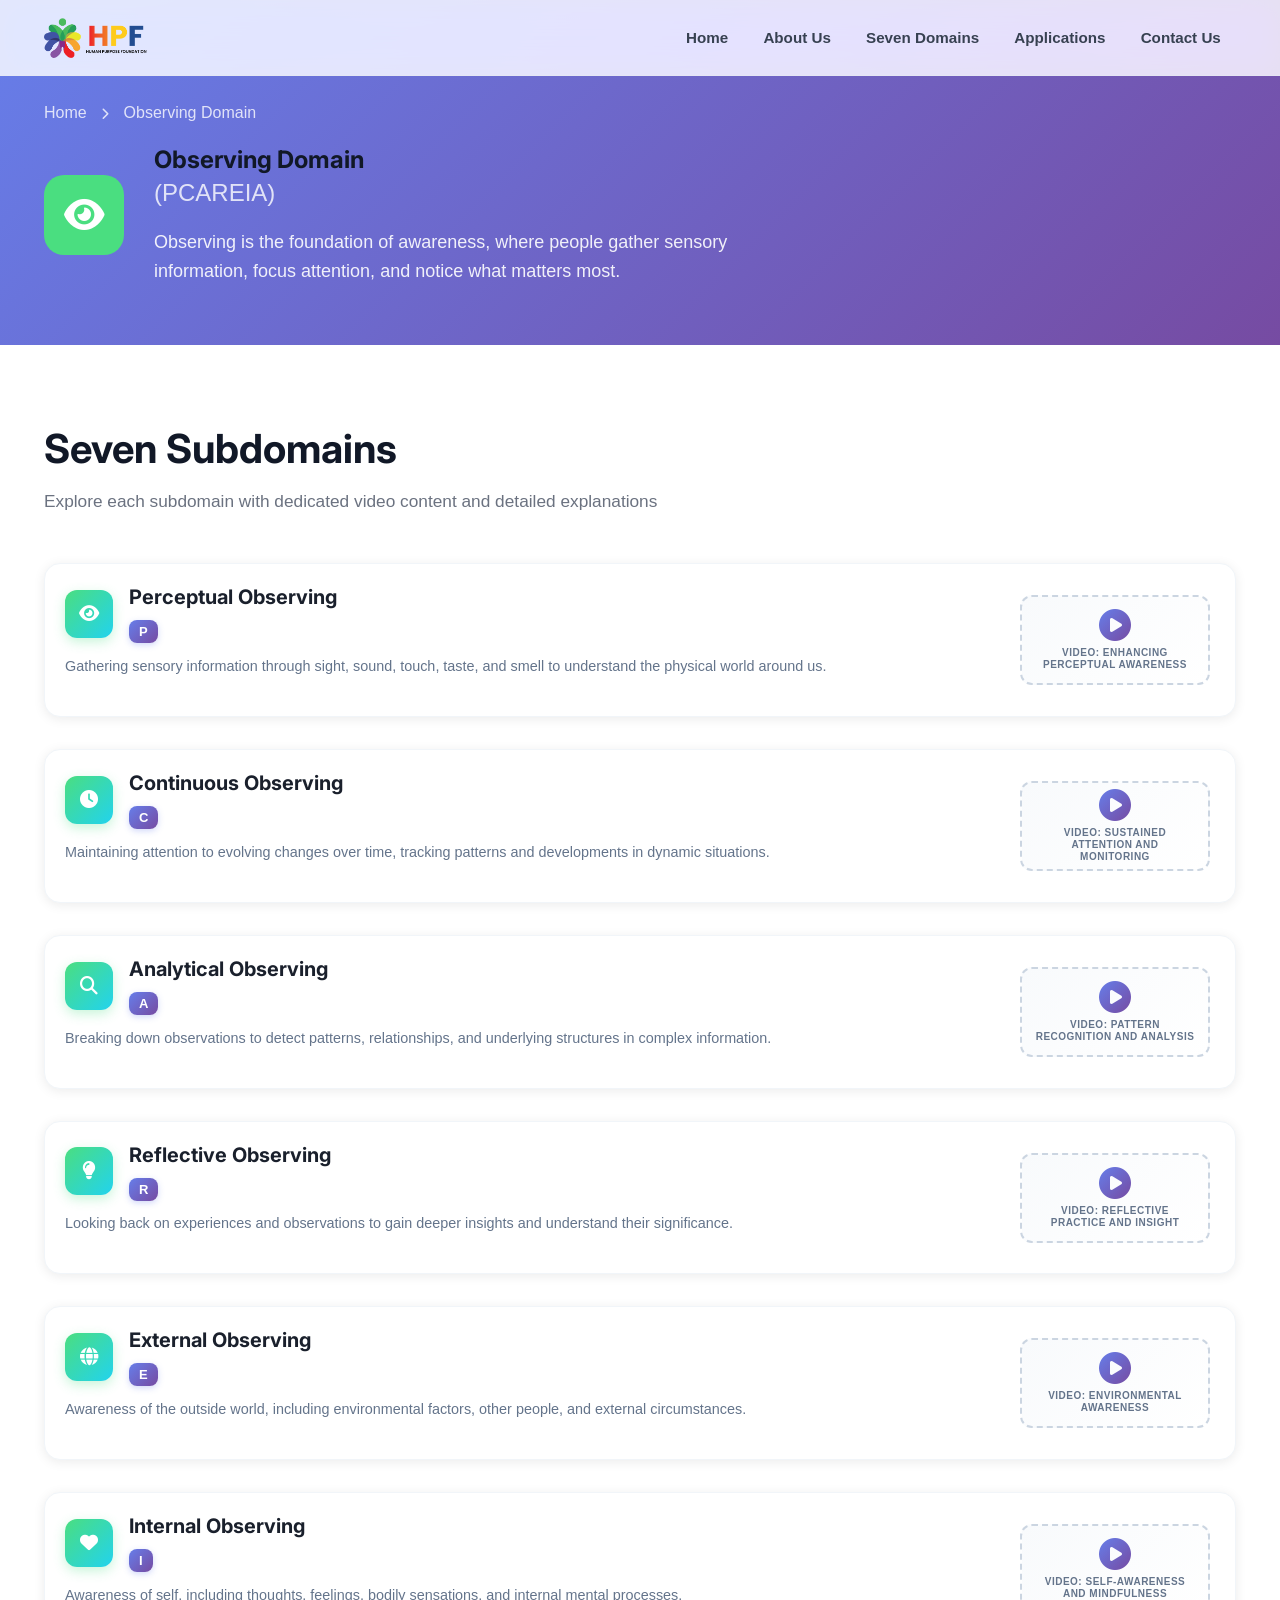
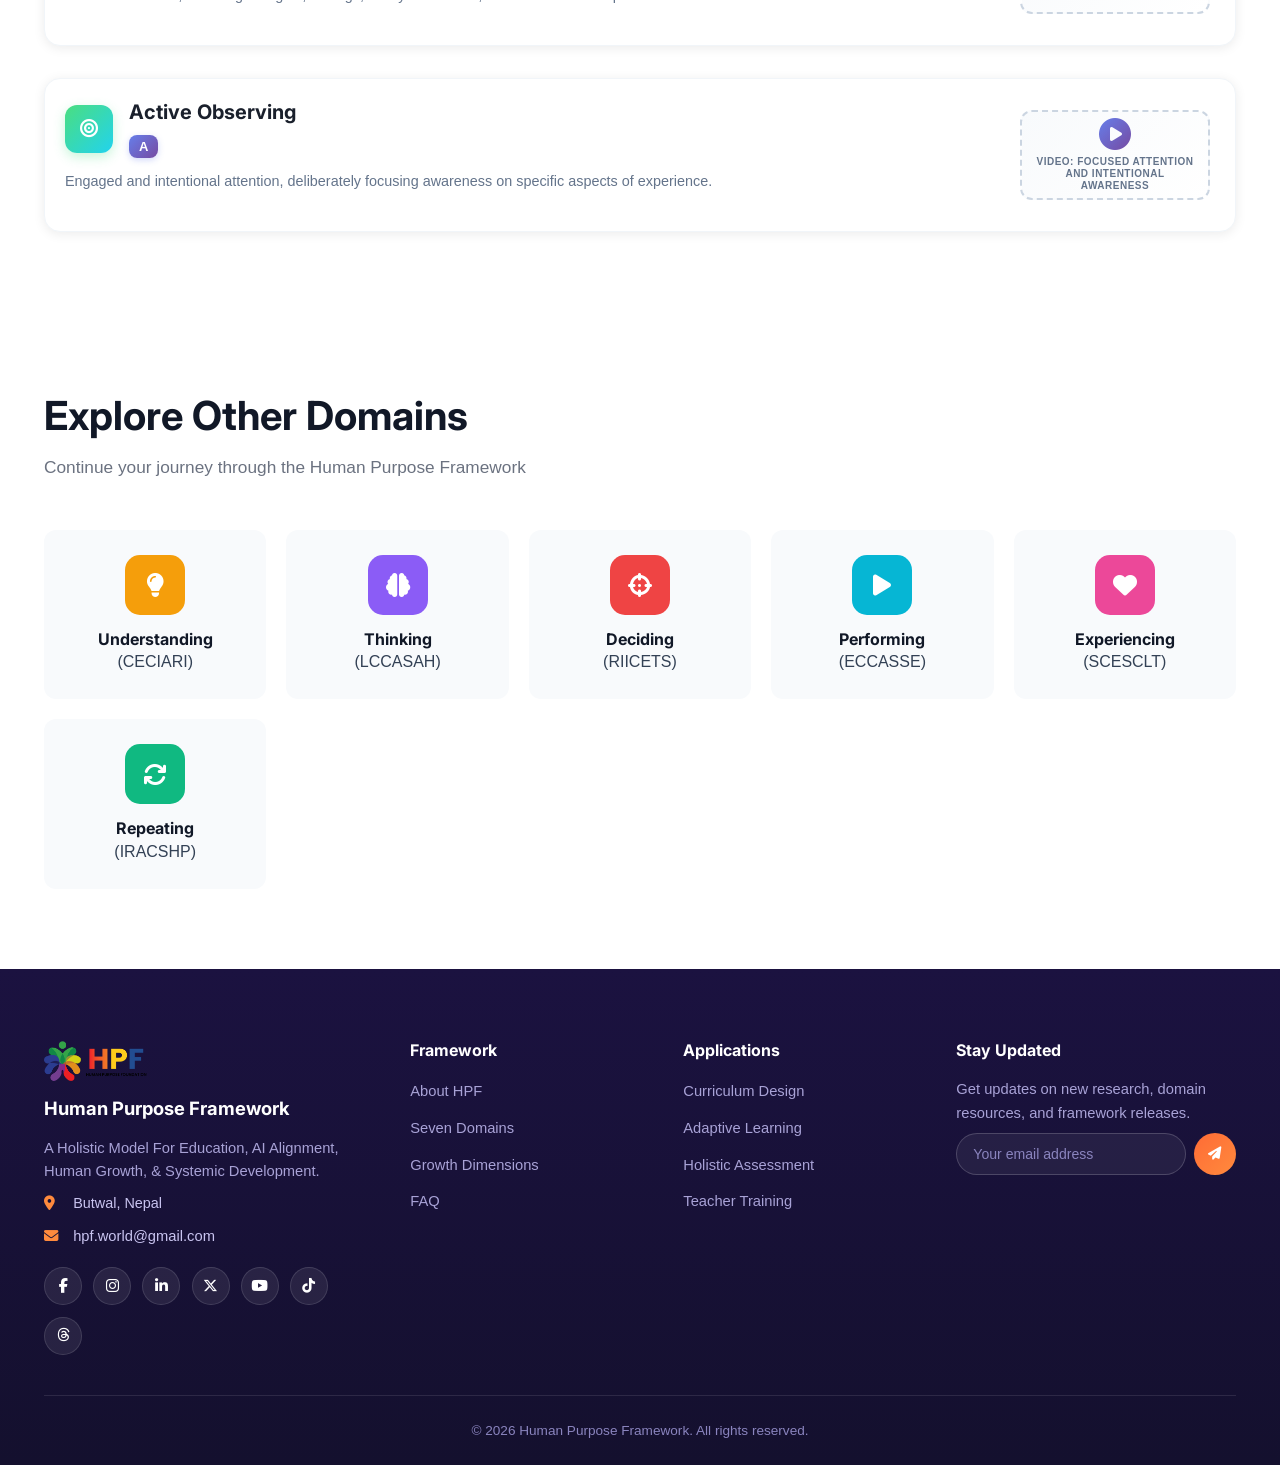
==== commit d9f225da: "done" ====
--- a/domains/1_observing.html
+++ b/domains/1_observing.html
@@ -440,44 +440,59 @@
         </div>
     </section>
 
-    <!-- Footer -->
-    <footer class="footer">
+    <footer class="footer" id="contact">
         <div class="container">
             <div class="footer-content">
                 <div class="footer-section">
+                    <img src="../images/LogoHPF.png" alt="Human Purpose Framework logo" class="footer-logo-image" loading="lazy" decoding="async" width="40" height="40" onerror="this.style.display='none'">
                     <h3>Human Purpose Framework</h3>
-                    <p>A holistic model for education, AI alignment, and human growth.</p>
-                </div>
-                
+                    <p>A Holistic Model For Education, AI Alignment, Human Growth, &amp; Systemic Development.</p>
+                    <div class="connect-item">
+                        <i class="fa-solid fa-location-dot" aria-hidden="true"></i>
+                        <span>Butwal, Nepal</span>
+                    </div>
+                    <div class="connect-item">
+                        <i class="fa-solid fa-envelope" aria-hidden="true"></i>
+                        <a href="mailto:hpf.world@gmail.com">hpf.world@gmail.com</a>
+                    </div>
+                    <div class="social-links-footer">
+                        <a href="https://www.facebook.com/profile.php?id=61581930064162" target="_blank" rel="noopener noreferrer" title="Facebook"><i class="fa-brands fa-facebook-f" aria-hidden="true"></i></a>
+                        <a href="https://www.instagram.com/hpf.world" target="_blank" rel="noopener noreferrer" title="Instagram"><i class="fa-brands fa-instagram" aria-hidden="true"></i></a>
+                        <a href="https://www.linkedin.com/company/hpf-world" target="_blank" rel="noopener noreferrer" title="LinkedIn"><i class="fa-brands fa-linkedin-in" aria-hidden="true"></i></a>
+                        <a href="https://x.com/HPFWORLD" target="_blank" rel="noopener noreferrer" title="X"><i class="fa-brands fa-x-twitter" aria-hidden="true"></i></a>
+                        <a href="https://youtube.com/@HPFworld" target="_blank" rel="noopener noreferrer" title="YouTube"><i class="fa-brands fa-youtube" aria-hidden="true"></i></a>
+                        <a href="https://tiktok.com/@hpfworld" target="_blank" rel="noopener noreferrer" title="TikTok"><i class="fa-brands fa-tiktok" aria-hidden="true"></i></a>
+                        <a href="https://threads.com/@hpf.world" target="_blank" rel="noopener noreferrer" title="Threads"><i class="fa-brands fa-threads" aria-hidden="true"></i></a>
+                    </div>
+                </div>
                 <div class="footer-section">
-                    <h4>Quick Links</h4>
+                    <h4>Framework</h4>
                     <ul>
                         <li><a href="../index.html#about">About HPF</a></li>
                         <li><a href="../index.html#domains">Seven Domains</a></li>
-                        <li><a href="../index.html#applications">Applications</a></li>
-                        <li><a href="../index.html#contact">Contact Us</a></li>
+                        <li><a href="../index.html#dimensions">Growth Dimensions</a></li>
+                        <li><a href="../index.html#faq">FAQ</a></li>
                     </ul>
                 </div>
-                
                 <div class="footer-section">
-                    <h4>Connect</h4>
-                    <div class="social-links">
-                        <div class="social-row">
-                            <a href="https://x.com/HPFWORLD" target="_blank" rel="noopener noreferrer"><i class="fab fa-x"></i></a>
-                            <a href="https://www.linkedin.com/company/hpf-world" target="_blank" rel="noopener noreferrer"><i class="fab fa-linkedin"></i></a>
-                            <a href="https://github.com/hpfworld" target="_blank" rel="noopener noreferrer"><i class="fab fa-github"></i></a>
-                            <a href="https://youtube.com/@HPFworld" target="_blank" rel="noopener noreferrer"><i class="fab fa-youtube"></i></a>
-                        </div>
-                        <div class="social-row">
-                            <a href="https://facebook.com/profile.php?id=61581930064162" target="_blank" rel="noopener noreferrer"><i class="fab fa-facebook"></i></a>
-                            <a href="https://tiktok.com/@hpfworld" target="_blank" rel="noopener noreferrer"><i class="fab fa-tiktok"></i></a>
-                            <a href="https://instagram.com/hpf.world" target="_blank" rel="noopener noreferrer"><i class="fab fa-instagram"></i></a>
-                            <a href="https://threads.com/@hpf.world" target="_blank" rel="noopener noreferrer"><i class="fab fa-threads"></i></a>
-                        </div>
-                    </div>
-                </div>
-            </div>
-            
+                    <h4>Applications</h4>
+                    <ul>
+                        <li><a href="../index.html#applications">Curriculum Design</a></li>
+                        <li><a href="../index.html#applications">Adaptive Learning</a></li>
+                        <li><a href="../index.html#applications">Holistic Assessment</a></li>
+                        <li><a href="../index.html#applications">Teacher Training</a></li>
+                    </ul>
+                </div>
+                <div class="footer-section">
+                    <h4>Stay Updated</h4>
+                    <p>Get updates on new research, domain resources, and framework releases.</p>
+                    <form class="newsletter-form" onsubmit="return false;">
+                        <label for="newsletterEmail" class="sr-only" style="position:absolute;left:-9999px;">Email address</label>
+                        <input type="email" id="newsletterEmail" placeholder="Your email address" required>
+                        <button type="submit" aria-label="Subscribe"><i class="fas fa-paper-plane" aria-hidden="true"></i></button>
+                    </form>
+                </div>
+            </div>
             <div class="footer-bottom">
                 <p>&copy; 2026 Human Purpose Framework. All rights reserved.</p>
             </div>
--- a/styles.css
+++ b/styles.css
@@ -1,1047 +1,863 @@
-/* Reset and Base Styles */
+/* ==========================================================================
+   Human Purpose Framework — Design System
+   ========================================================================== */
+
 :root {
-    --primary-color: #2d3748;
-    --secondary-color: #4a5568;
-    --accent-color: #ff6b6b;
-    --accent-secondary: #4ecdc4;
-    --success-color: #48bb78;
-    --warning-color: #ed8936;
-    --info-color: #0bc5ea;
-    --purple-color: #9f7aea;
-    --background-light: #f7fafc;
-    --background-dark: #1a202c;
-    --text-primary: #2d3748;
-    --text-secondary: #4a5568;
-    --text-light: #a0aec0;
-    --border-color: #e2e8f0;
-    --shadow-light: 0 4px 6px -1px rgba(0, 0, 0, 0.1);
-    --shadow-medium: 0 10px 15px -3px rgba(0, 0, 0, 0.1);
-    --shadow-heavy: 0 25px 50px -12px rgba(0, 0, 0, 0.25);
-    --gradient-primary: linear-gradient(135deg, #667eea 0%, #764ba2 100%);
-    --gradient-accent: linear-gradient(135deg, #ff6b6b 0%, #ffa726 100%);
-    --gradient-success: linear-gradient(135deg, #4ecdc4 0%, #48bb78 100%);
-    --gradient-purple: linear-gradient(135deg, #9f7aea 0%, #667eea 100%);
-}
-
-* {
-    margin: 0;
-    padding: 0;
-    box-sizing: border-box;
-}
+    /* Brand */
+    --primary: #4F46E5;
+    --primary-light: #6D5DFB;
+    --primary-dark: #312E81;
+    --accent: #FF6B35;
+    --accent-light: #FF8A3D;
+
+    /* Supporting palette (domain / dimension accents) */
+    --c-cyan: #06B6D4;
+    --c-teal: #14B8A6;
+    --c-green: #22C55E;
+    --c-pink: #EC4899;
+    --c-purple: #A855F7;
+    --c-blue: #3B82F6;
+    --c-amber: #F59E0B;
+
+    /* Surfaces */
+    --bg: #F8FAFC;
+    --bg-soft: #F4F7FB;
+    --surface: #FFFFFF;
+
+    /* Text */
+    --text-1: #111827;
+    --text-2: #374151;
+    --text-3: #6B7280;
+    --text-inverse: #F5F3FF;
+
+    --border: #E6E9F2;
+
+    /* Elevation */
+    --shadow-sm: 0 1px 2px rgba(17, 24, 39, 0.06), 0 1px 3px rgba(17, 24, 39, 0.04);
+    --shadow-md: 0 8px 24px -8px rgba(49, 46, 129, 0.18);
+    --shadow-lg: 0 24px 60px -16px rgba(49, 46, 129, 0.28);
+    --shadow-glow: 0 0 0 1px rgba(255,255,255,0.08), 0 20px 60px -12px rgba(79, 70, 229, 0.55);
+
+    /* Gradients */
+    --grad-hero: radial-gradient(120% 140% at 15% 0%, #4838B8 0%, #34216E 42%, #1B1240 100%);
+    --grad-primary: linear-gradient(135deg, var(--primary-light) 0%, var(--primary) 55%, var(--primary-dark) 100%);
+    --grad-accent: linear-gradient(135deg, var(--accent) 0%, var(--accent-light) 100%);
+    --grad-panel: linear-gradient(135deg, #EEF2FF 0%, #F5F3FF 100%);
+
+    /* Type */
+    --font-display: 'Plus Jakarta Sans', 'Inter', sans-serif;
+    --font-body: 'Inter', sans-serif;
+
+    /* Radius */
+    --r-sm: 10px;
+    --r-md: 16px;
+    --r-lg: 24px;
+    --r-full: 999px;
+
+    --nav-h: 76px;
+}
+
+* { margin: 0; padding: 0; box-sizing: border-box; }
 
 html {
     width: 100%;
+    scroll-behavior: smooth;
+    scroll-padding-top: var(--nav-h);
+}
+
+@media (prefers-reduced-motion: reduce) {
+    html { scroll-behavior: auto; }
+    *, *::before, *::after {
+        animation-duration: 0.001ms !important;
+        animation-iteration-count: 1 !important;
+        transition-duration: 0.001ms !important;
+        scroll-behavior: auto !important;
+    }
+}
+
+body {
+    font-family: var(--font-body);
+    color: var(--text-2);
+    background: var(--bg);
+    line-height: 1.6;
     overflow-x: hidden;
-}
-
-body {
-    font-family: 'Inter', sans-serif;
-    line-height: 1.6;
-    color: var(--text-primary);
-    overflow-x: hidden;
-    background: var(--background-light);
-    scroll-padding-top: 96px;
+    -webkit-font-smoothing: antialiased;
+}
+
+img { max-width: 100%; height: auto; display: block; }
+
+a { color: inherit; }
+
+h1, h2, h3, h4 {
+    font-family: var(--font-display);
+    color: var(--text-1);
+    line-height: 1.2;
+    font-weight: 700;
 }
 
 .container {
-    max-width: 1200px;
-    margin: 0 auto;  /* Left Margin Maintainer */
-    padding: 0 20px;
-}
-
-/* Navigation */
+    max-width: 1240px;
+    margin: 0 auto;
+    padding: 0 24px;
+}
+
+.eyebrow {
+    display: inline-flex;
+    align-items: center;
+    gap: 0.5rem;
+    padding: 0.4rem 0.9rem;
+    border-radius: var(--r-full);
+    background: rgba(79, 70, 229, 0.08);
+    color: var(--primary);
+    font-size: 0.8rem;
+    font-weight: 700;
+    letter-spacing: 0.04em;
+    text-transform: uppercase;
+    margin-bottom: 1rem;
+}
+
+.eyebrow.on-dark {
+    background: rgba(255, 255, 255, 0.12);
+    color: #E4E0FF;
+}
+
+.grad-text {
+    background: var(--grad-accent);
+    -webkit-background-clip: text;
+    -webkit-text-fill-color: transparent;
+    background-clip: text;
+}
+
+section { padding: 5.5rem 0; }
+
+.section-header {
+    max-width: 640px;
+    margin-bottom: 3rem;
+}
+
+.section-header h2 {
+    font-size: clamp(1.75rem, 3.2vw, 2.5rem);
+    margin-bottom: 0.9rem;
+}
+
+.section-header p {
+    font-size: 1.08rem;
+    color: var(--text-3);
+}
+
+.section-header.centered {
+    margin-left: auto;
+    margin-right: auto;
+    text-align: center;
+}
+
+/* Buttons ------------------------------------------------------------- */
+.btn {
+    display: inline-flex;
+    align-items: center;
+    gap: 0.55rem;
+    padding: 0.85rem 1.7rem;
+    border-radius: var(--r-full);
+    font-weight: 600;
+    font-size: 0.98rem;
+    text-decoration: none;
+    border: none;
+    cursor: pointer;
+    transition: transform 0.2s ease, box-shadow 0.2s ease, background 0.2s ease, color 0.2s ease;
+    white-space: nowrap;
+}
+
+.btn:focus-visible {
+    outline: 2px solid var(--accent-light);
+    outline-offset: 3px;
+}
+
+.btn-primary {
+    background: var(--grad-accent);
+    color: white;
+    box-shadow: 0 10px 25px -8px rgba(255, 107, 53, 0.55);
+}
+
+.btn-primary:hover { transform: translateY(-2px); box-shadow: 0 16px 32px -8px rgba(255, 107, 53, 0.65); }
+
+.btn-outline {
+    background: transparent;
+    color: white;
+    border: 1.5px solid rgba(255, 255, 255, 0.35);
+}
+
+.btn-outline:hover { background: rgba(255, 255, 255, 0.1); border-color: rgba(255, 255, 255, 0.6); transform: translateY(-2px); }
+
+.btn-dark-outline {
+    background: transparent;
+    color: var(--primary);
+    border: 1.5px solid var(--border);
+}
+
+.btn-dark-outline:hover { border-color: var(--primary); background: rgba(79,70,229,0.06); transform: translateY(-2px); }
+
+.btn-sm { padding: 0.6rem 1.2rem; font-size: 0.88rem; }
+
+/* Navbar --------------------------------------------------------------- */
 .navbar {
     position: fixed;
     top: 0;
+    left: 0;
+    right: 0;
+    z-index: 1000;
+    height: var(--nav-h);
+    display: flex;
+    align-items: center;
+    background: rgba(255, 255, 255, 0.82);
+    backdrop-filter: blur(16px) saturate(160%);
+    border-bottom: 1px solid rgba(230, 233, 242, 0.7);
+    transition: box-shadow 0.2s ease;
+}
+
+.navbar.scrolled { box-shadow: 0 4px 20px rgba(17, 24, 39, 0.06); }
+
+.nav-container {
     width: 100%;
-    background: rgba(247, 250, 252, 0.95);
-    backdrop-filter: blur(20px);
-    z-index: 1000;
-    padding: 1rem 0;
-    transition: all 0.15s ease;
-    border-bottom: 1px solid var(--border-color);
-}
-
-.nav-container {
-    max-width: 1200px;
+    max-width: 1240px;
     margin: 0 auto;
-    padding: 0 20px;
-    display: flex;
+    padding: 0 24px;
+    display: flex;
+    align-items: center;
     justify-content: space-between;
-    align-items: center;
-}
-
-.nav-logo a {
-    text-decoration: none;
-}
-
-.logo-link {
-    display: flex;
-    align-items: center;
-    gap: 0.75rem;
-    transition: all 0.15s ease;
-}
-
-.logo-link:hover {
-    transform: scale(1.02);
-}
-
-.logo-image {
-    height: 45px;
-    width: auto;
-    border-radius: 8px;
-    transition: all 0.15s ease;
-}
-
-.footer-logo-image {
-    display: block;
-    height: 42px;
-    width: auto;
-    border-radius: 8px;
-    margin-bottom: 0.85rem;
-    transition: all 0.15s ease;
-}
-
-.footer-logo-image:hover {
-    transform: scale(1.03);
-}
-
-.logo-text {
-    color: var(--accent-color);
-    font-weight: 700;
-    font-size: 1.8rem;
-    background: var(--gradient-accent);
-    -webkit-background-clip: text;
-    -webkit-text-fill-color: transparent;
-    background-clip: text;
-    transition: all 0.15s ease;
-}
-
-.nav-logo h2 {
-    color: var(--accent-color);
-    font-weight: 700;
-    font-size: 1.8rem;
-    background: var(--gradient-accent);
-    -webkit-background-clip: text;
-    -webkit-text-fill-color: transparent;
-    background-clip: text;
-}
+    gap: 1.5rem;
+}
+
+.logo-link { display: flex; align-items: center; gap: 0.6rem; text-decoration: none; }
+.logo-image { height: 40px; width: auto; border-radius: 8px; }
+.logo-wordmark { font-family: var(--font-display); font-weight: 800; font-size: 1.1rem; color: var(--text-1); }
+.logo-wordmark span { color: var(--primary); }
 
 .nav-menu {
     display: flex;
+    align-items: center;
     list-style: none;
-    gap: clamp(0.5rem, 1.2vw, 1.5rem);
-    flex-wrap: wrap;
-    justify-content: center;
+    gap: 0.3rem;
 }
 
 .nav-link {
     text-decoration: none;
-    color: var(--text-primary);
-    font-weight: 500;
-    transition: all 0.15s ease;
+    color: var(--text-2);
+    font-weight: 600;
+    font-size: 0.95rem;
+    padding: 0.55rem 0.95rem;
+    border-radius: var(--r-full);
+    transition: all 0.2s ease;
     position: relative;
-    padding: 0.45rem 0.8rem;
-    border-radius: 8px;
-    font-size: clamp(0.78rem, 1.2vw, 0.95rem);
-}
-
-.nav-link:hover {
-    color: var(--accent-color);
-    background: rgba(255, 107, 107, 0.1);
-}
-
-.nav-link::after {
-    content: '';
-    position: absolute;
-    width: 0;
-    height: 2px;
-    bottom: 2px;
-    left: 50%;
-    background: var(--gradient-accent);
-    transition: all 0.15s ease;
-    transform: translateX(-50%);
-    border-radius: 2px;
-}
-
-.nav-link:hover::after {
-    width: 80%;
-}
-
-/* Buy Icon Styles */
-.buy-icon {
-    font-size: 1.1rem;
-    margin-right: 0.5rem;
-    display: inline-block;
-    transition: transform 0.15s ease;
-}
-
-/* Buy Book Button - Clean Hover Effect */
-#buyBookBtn {
-    background: var(--gradient-accent);
-    color: white;
-    border-radius: 25px;
-    padding: 0.6rem 1.2rem;
-    font-weight: 600;
-    box-shadow: 0 4px 15px rgba(255, 107, 107, 0.3);
-    transition: all 0.25s ease;
-    position: relative;
-    text-decoration: none;
-    cursor: pointer;
-}
-
-#buyBookBtn:hover {
-    background: linear-gradient(135deg, #ff5252 0%, #ff8a50 100%);
-    color: white;
-    transform: translateY(-3px);
-    box-shadow: 0 8px 25px rgba(255, 107, 107, 0.6);
-    /* text-decoration: underline; */
-    text-underline-offset: 5px;
-    text-decoration-thickness: 2px;
-}
-
-#buyBookBtn:hover .buy-icon {
-    transform: scale(1.15);
-}
-
-#buyBookBtn::after {
-    content: '';
-    position: absolute;
-    width: 0;
-    height: 3px;
-    bottom: 3px;
-    left: 50%;
-    background: white;
-    transition: all 0.25s ease;
-    transform: translateX(-50%);
-    border-radius: 3px;
-    opacity: 0.8;
-}
-
-#buyBookBtn:hover::after {
-    width: 85%;
-}
-
-/* Buy Book Modal Styles */
-#buyBookModal .modal-content {
-    max-width: 500px;
-    width: 90%;
-}
-
-.buy-book-modal .modal-header {
-    background: var(--gradient-accent);
-    color: white;
-    text-align: center;
-    padding: 1.5rem;
-    border-radius: 12px 12px 0 0;
-    position: relative;
-}
-
-.buy-book-modal .modal-header h3 {
-    margin: 0;
-    font-size: 1.5rem;
-    font-weight: 600;
-}
-
-.buy-book-close {
-    position: absolute;
-    top: 0.5rem;
-    right: 0.8rem;
-    color: white;
-    font-size: 1.8rem;
-    font-weight: bold;
-    cursor: pointer;
-    transition: opacity 0.15s ease;
-    z-index: 10;
-}
-
-.buy-book-close:hover {
-    opacity: 0.7;
-}
-
-.ecommerce-grid {
-    display: grid;
-    grid-template-columns: repeat(auto-fit, minmax(180px, 1fr));
-    gap: 0.8rem;
-    padding: 1.5rem;
-}
-
-.ecommerce-link {
-    text-decoration: none;
-    color: inherit;
-}
-
-.ecommerce-item {
-    background: white;
-    border: 2px solid var(--border-color);
-    border-radius: 12px;
-    padding: 1rem;
-    text-align: center;
-    transition: all 0.25s ease;
-    cursor: pointer;
-    box-shadow: 0 4px 6px rgba(0, 0, 0, 0.1);
-}
-
-.ecommerce-item:hover {
-    border-color: var(--accent-color);
-    transform: translateY(-5px);
-    box-shadow: 0 8px 25px rgba(255, 107, 107, 0.2);
-    background: var(--gradient-accent);
-    color: white;
-}
-
-.ecommerce-name {
-    font-size: 1.1rem;
-    font-weight: 600;
-    display: block;
-}
+}
+
+.nav-link:hover { color: var(--primary); background: rgba(79, 70, 229, 0.07); }
+.nav-link.active { color: var(--primary); background: rgba(79, 70, 229, 0.09); }
+
+.nav-actions { display: flex; align-items: center; gap: 0.8rem; }
 
 .hamburger {
     display: none;
     flex-direction: column;
+    justify-content: center;
+    gap: 5px;
+    width: 40px;
+    height: 40px;
+    border-radius: var(--r-sm);
+    border: 1px solid var(--border);
+    background: white;
     cursor: pointer;
-}
-
-.bar {
-    width: 25px;
-    height: 3px;
-    background-color: #333;
-    margin: 3px 0;
-    transition: 0.15s;
-}
-
-/* Hero Section */
+    align-items: center;
+}
+
+.hamburger .bar {
+    width: 20px;
+    height: 2px;
+    background: var(--text-1);
+    border-radius: 2px;
+    transition: transform 0.25s ease, opacity 0.25s ease;
+}
+
+.hamburger.active .bar:nth-child(1) { transform: translateY(7px) rotate(45deg); }
+.hamburger.active .bar:nth-child(2) { opacity: 0; }
+.hamburger.active .bar:nth-child(3) { transform: translateY(-7px) rotate(-45deg); }
+
+/* Hero ------------------------------------------------------------------ */
 .hero {
+    position: relative;
     min-height: 100vh;
     min-height: 100svh;
-    padding-top: clamp(5.75rem, 7vw, 6.75rem);
-    padding-bottom: clamp(3rem, 5vw, 4.5rem);
-    display: flex;
-    align-items: center;
-    background: var(--gradient-primary);
-    color: white;
-    position: relative;
+    display: flex;
+    align-items: center;
+    padding-top: calc(var(--nav-h) + 2rem);
+    padding-bottom: 6rem;
+    background: var(--grad-hero);
+    color: white;
     overflow: hidden;
 }
 
-.hero::before {
-    content: '';
+.hero-bg-glow {
     position: absolute;
-    top: 0;
-    left: 0;
-    right: 0;
-    bottom: 0;
-    opacity: 0.3;
+    inset: 0;
+    z-index: 0;
+    pointer-events: none;
+}
+
+.hero-bg-glow span {
+    position: absolute;
+    border-radius: 50%;
+    filter: blur(70px);
+    opacity: 0.55;
+}
+
+.glow-1 { width: 420px; height: 420px; background: #7C6CFB; top: -120px; left: -100px; }
+.glow-2 { width: 380px; height: 380px; background: #FF6B35; bottom: -140px; right: -60px; opacity: 0.28; }
+.glow-3 { width: 300px; height: 300px; background: #22D3EE; top: 40%; right: 12%; opacity: 0.18; }
+
+.hero-mesh {
+    position: absolute;
+    inset: 0;
+    background-image:
+        radial-gradient(circle, rgba(255,255,255,0.14) 1px, transparent 1px);
+    background-size: 26px 26px;
+    mask-image: radial-gradient(ellipse 60% 60% at 20% 30%, black, transparent);
+    opacity: 0.5;
 }
 
 .hero-container {
-    max-width: 1200px;
-    margin: 0 auto;
-    padding: 0 20px;
-    display: grid;
-    grid-template-columns: 1fr 1fr;
-    gap: clamp(1.5rem, 4vw, 4rem);
-    align-items: center;
     position: relative;
     z-index: 1;
+    max-width: 1240px;
+    margin: 0 auto;
+    padding: 0 24px;
+    display: grid;
+    grid-template-columns: 1.05fr 1fr;
+    gap: clamp(2rem, 5vw, 4rem);
+    align-items: center;
 }
 
 .hero-title {
-    font-size: clamp(2rem, 5.5vw, 3.5rem);
-    font-weight: 700;
-    line-height: 1.15;
+    font-size: clamp(2.1rem, 5vw, 3.6rem);
+    font-weight: 800;
+    letter-spacing: -0.01em;
+    margin-bottom: 1.1rem;
+    color: white;
+}
+
+.hero-subtitle {
+    font-size: clamp(1.05rem, 2vw, 1.35rem);
+    color: #DCD8FF;
+    font-weight: 500;
     margin-bottom: 1rem;
-    background: linear-gradient(45deg, #fff, #e0e7ff);
-    -webkit-background-clip: text;
-    -webkit-text-fill-color: transparent;
-    background-clip: text;
-}
-
-.hero-subtitle {
-    font-size: clamp(1.05rem, 2.2vw, 1.5rem);
-    margin-bottom: 1rem;
-    color: #e0e7ff;
-    font-weight: 500;
 }
 
 .hero-description {
-    font-size: clamp(0.95rem, 1.4vw, 1.1rem);
-    margin-bottom: 2rem;
-    color: #cbd5e1;
-    line-height: 1.7;
-}
-
-.hero-buttons {
-    display: flex;
-    gap: 1rem;
-    flex-wrap: wrap;
-}
-
-.btn {
-    padding: 0.75rem 2rem;
-    border: none;
-    border-radius: 12px;
-    text-decoration: none;
-    font-weight: 600;
-    transition: all 0.15s ease;
-    cursor: pointer;
-    display: inline-flex;
-    align-items: center;
-    gap: 0.5rem;
-    font-size: 1rem;
-    position: relative;
-    overflow: hidden;
-}
-
-.btn::before {
-    content: '';
-    position: absolute;
-    top: 0;
-    left: -100%;
-    width: 100%;
-    height: 100%;
-    background: linear-gradient(90deg, transparent, rgba(255,255,255,0.2), transparent);
-    transition: left 0.25s;
-}
-
-.btn:hover::before {
-    left: 100%;
-}
-
-.btn-primary {
-    background: var(--gradient-accent);
-    color: white;
-    box-shadow: var(--shadow-medium);
-}
-
-.btn-primary:hover {
-    transform: translateY(-3px);
-    box-shadow: var(--shadow-heavy);
-}
-
-.btn-secondary {
-    background: transparent;
-    color: white;
-    border: 2px solid rgba(255, 255, 255, 0.3);
-    backdrop-filter: blur(10px);
-}
-
-.btn-secondary:hover {
-    background: rgba(255, 255, 255, 0.1);
-    border-color: rgba(255, 255, 255, 0.5);
-    transform: translateY(-2px);
-}
-
-/* Framework Circle Visualization - Clean Ring Design */
+    font-size: 1.02rem;
+    color: #BFB9EA;
+    max-width: 46ch;
+    margin-bottom: 2.2rem;
+}
+
+.hero-buttons { display: flex; gap: 1rem; flex-wrap: wrap; }
+
+/* Hero framework diagram ------------------------------------------------ */
 .framework-circle {
     position: relative;
-    width: clamp(180px, 36vw, 400px);
-    aspect-ratio: 1 / 1;
+    width: min(420px, 88vw);
+    aspect-ratio: 1/1;
     margin: 0 auto;
 }
 
-/* Continuous connecting ring */
-.framework-circle::before {
-    content: '';
+.orbit-ring {
     position: absolute;
-    top: 50%;
-    left: 50%;
-    width: 75%;
-    height: 75%;
-    transform: translate(-50%, -50%);
-    border: clamp(4px, 1vw, 8px) solid #4ecdc4;
+    inset: 8%;
     border-radius: 50%;
-    z-index: 1;
-}
+    border: 1.5px dashed rgba(255, 255, 255, 0.28);
+    animation: spin 60s linear infinite;
+}
+
+@media (prefers-reduced-motion: reduce) { .orbit-ring { animation: none; } }
+
+@keyframes spin { to { transform: rotate(360deg); } }
 
 .center-circle {
     position: absolute;
     top: 50%;
     left: 50%;
     transform: translate(-50%, -50%);
-    width: clamp(52px, 28%, 110px);
-    height: clamp(52px, 28%, 110px);
-    background: linear-gradient(135deg, #ff6b35 0%, #f7931e 100%);
+    width: clamp(84px, 24%, 118px);
+    height: clamp(84px, 24%, 118px);
     border-radius: 50%;
-    display: flex;
-    align-items: center;
-    justify-content: center;
-    font-size: clamp(1rem, 3vw, 2rem);
+    background: var(--grad-accent);
+    display: flex;
+    flex-direction: column;
+    align-items: center;
+    justify-content: center;
+    color: white;
+    font-family: var(--font-display);
     font-weight: 800;
-    color: white;
-    text-shadow: 0 2px 10px rgba(0, 0, 0, 0.3);
-    box-shadow: 0 15px 35px rgba(255, 107, 53, 0.4);
+    text-align: center;
+    box-shadow: var(--shadow-glow);
+    z-index: 4;
+    cursor: default;
+    animation: pulseSoft 4.5s ease-in-out infinite;
+}
+
+.center-circle small { font-size: 0.55rem; font-weight: 600; letter-spacing: 0.06em; opacity: 0.9; }
+.center-circle strong { font-size: clamp(1.1rem, 3vw, 1.6rem); }
+
+@keyframes pulseSoft {
+    0%, 100% { box-shadow: var(--shadow-glow); }
+    50% { box-shadow: 0 0 0 10px rgba(255,107,53,0.08), 0 20px 60px -12px rgba(79,70,229,0.55); }
+}
+
+.domain-ring { position: relative; width: 100%; height: 100%; }
+
+.domain-node {
+    position: absolute;
+    width: clamp(56px, 15%, 84px);
+    height: clamp(56px, 15%, 84px);
+    border-radius: 50%;
+    background: rgba(255, 255, 255, 0.08);
+    border: 1.5px solid rgba(255, 255, 255, 0.28);
+    backdrop-filter: blur(6px);
+    display: flex;
+    flex-direction: column;
+    align-items: center;
+    justify-content: center;
+    color: white;
+    text-decoration: none;
     z-index: 3;
-    cursor: pointer;
-    transition: all 0.15s ease;
-}
-
-.center-circle:hover {
-    transform: translate(-50%, -50%) scale(1.05);
-    box-shadow: 0 20px 40px rgba(255, 107, 53, 0.6);
-}
-
-.domain-ring {
-    position: relative;
-    width: 100%;
-    height: 100%;
-}
-
-.domain-item {
-    position: absolute;
-    width: clamp(34px, 16%, 64px);
-    height: clamp(34px, 16%, 64px);
-    background: rgba(255, 255, 255, 0.15);
-    border: 3px solid rgba(255, 255, 255, 0.4);
+    transition: transform 0.25s ease, background 0.25s ease, box-shadow 0.25s ease;
+    animation: float 6s ease-in-out infinite;
+}
+
+.domain-node i { font-size: clamp(0.95rem, 2vw, 1.25rem); margin-bottom: 2px; }
+.domain-node .node-label { font-size: 0.58rem; font-weight: 700; letter-spacing: 0.02em; }
+
+.domain-node:hover {
+    background: rgba(255, 255, 255, 0.18);
+    transform: scale(1.12);
+    box-shadow: 0 0 24px rgba(255,255,255,0.25);
+}
+
+@keyframes float {
+    0%, 100% { transform: translateY(0); }
+    50% { transform: translateY(-6px); }
+}
+
+.domain-node:nth-child(1) { top: 0%; left: 50%; transform: translateX(-50%); background: rgba(255,107,53,0.22); animation-delay: 0s; }
+.domain-node:nth-child(2) { top: 15%; right: 2%; background: rgba(20,184,166,0.24); animation-delay: 0.5s; }
+.domain-node:nth-child(3) { top: 50%; right: -6%; transform: translateY(-50%); background: rgba(168,85,247,0.24); animation-delay: 1s; }
+.domain-node:nth-child(4) { bottom: 12%; right: 6%; background: rgba(59,130,246,0.24); animation-delay: 1.5s; }
+.domain-node:nth-child(5) { bottom: -2%; left: 50%; transform: translateX(-50%); background: rgba(236,72,153,0.24); animation-delay: 2s; }
+.domain-node:nth-child(6) { bottom: 12%; left: 4%; background: rgba(6,182,212,0.24); animation-delay: 2.5s; }
+.domain-node:nth-child(7) { top: 15%; left: 0%; background: rgba(34,197,94,0.24); animation-delay: 3s; }
+
+.domain-node:hover .node-label,
+.domain-node:hover i { animation: none; }
+
+/* About ------------------------------------------------------------------ */
+.about { background: var(--bg); }
+
+.about-layout {
+    display: grid;
+    grid-template-columns: 0.85fr 1.15fr;
+    gap: 3rem;
+    align-items: start;
+}
+
+.about-copy h2 { font-size: clamp(1.8rem, 3.4vw, 2.4rem); margin-bottom: 1.1rem; }
+.about-copy p { color: var(--text-3); margin-bottom: 1.6rem; font-size: 1.05rem; }
+
+.about-grid { display: grid; grid-template-columns: repeat(3, 1fr); gap: 1.25rem; }
+
+.about-card {
+    background: var(--surface);
+    padding: 2rem 1.6rem;
+    border-radius: var(--r-lg);
+    border: 1px solid var(--border);
+    box-shadow: var(--shadow-sm);
+    transition: transform 0.25s ease, box-shadow 0.25s ease;
+}
+
+.about-card:hover { transform: translateY(-6px); box-shadow: var(--shadow-md); }
+
+.card-icon {
+    width: 54px;
+    height: 54px;
+    border-radius: var(--r-md);
+    display: flex;
+    align-items: center;
+    justify-content: center;
+    font-size: 1.2rem;
+    color: white;
+    margin-bottom: 1.2rem;
+    background: var(--grad-primary);
+}
+
+.about-card:nth-child(2) .card-icon { background: var(--grad-accent); }
+.about-card:nth-child(3) .card-icon { background: linear-gradient(135deg, var(--c-teal), var(--c-cyan)); }
+
+.about-card h3 { font-size: 1.15rem; margin-bottom: 0.6rem; }
+.about-card p { color: var(--text-3); font-size: 0.95rem; }
+.about-card small { color: var(--text-3); display: block; margin-top: 0.5rem; font-size: 0.82rem; }
+
+/* Framework components strip -------------------------------------------- */
+.formula-strip {
+    margin-top: 3rem;
+    background: var(--surface);
+    border: 1px solid var(--border);
+    border-radius: var(--r-lg);
+    padding: 2.2rem;
+    box-shadow: var(--shadow-sm);
+}
+
+.formula-strip h3 { font-size: 1.3rem; margin-bottom: 1.5rem; }
+
+.formula-grid {
+    display: grid;
+    grid-template-columns: repeat(auto-fit, minmax(220px, 1fr));
+    gap: 1.5rem;
+}
+
+.formula-item { display: flex; gap: 1rem; align-items: flex-start; }
+
+.formula-icon {
+    flex-shrink: 0;
+    width: 46px;
+    height: 46px;
     border-radius: 50%;
     display: flex;
     align-items: center;
     justify-content: center;
+    color: white;
     font-weight: 700;
-    font-size: clamp(0.8rem, 2vw, 1.4rem);
-    color: white;
-    cursor: pointer;
-    transition: all 0.15s ease;
-    backdrop-filter: blur(10px);
-    z-index: 2;
+    font-size: 0.95rem;
+}
+
+.formula-item h4 { font-size: 1rem; margin-bottom: 0.25rem; }
+.formula-item p { font-size: 0.88rem; color: var(--text-3); }
+
+/* Domains + Dimensions two column ---------------------------------------- */
+.domains-dimensions { background: var(--bg-soft); }
+
+.dd-layout {
+    display: grid;
+    grid-template-columns: 1fr 1fr;
+    gap: 2.5rem;
+    align-items: start;
+}
+
+.dd-col h3 {
+    font-size: 1.4rem;
+    margin-bottom: 1.6rem;
+    display: flex;
+    align-items: center;
+    gap: 0.6rem;
+}
+
+.domain-list { display: flex; flex-direction: column; gap: 0.9rem; }
+
+.domain-row {
+    display: flex;
+    align-items: center;
+    gap: 1rem;
+    background: var(--surface);
+    border: 1px solid var(--border);
+    border-radius: var(--r-md);
+    padding: 1.1rem 1.2rem;
     text-decoration: none;
-}
-
-.domain-item:hover {
-    background: rgba(255, 255, 255, 0.25);
-    border-color: rgba(255, 255, 255, 0.6);
-    transform: scale(1.1);
-    box-shadow: 0 10px 25px rgba(255, 255, 255, 0.2);
-    color: white;
-    text-decoration: none;
-}
-
-.domain-item:link,
-.domain-item:visited {
-    color: white;
-    text-decoration: none;
-}
-
-/* Position domain items perfectly on the ring */
-.domain-item:nth-child(1) { /* O - Top */
-    top: 3%; 
-    left: 50%; 
-    transform: translateX(-50%); 
-}
-.domain-item:nth-child(2) { /* U - Top Right */
-    top: 22%; 
-    right: 8%; 
-}
-.domain-item:nth-child(3) { /* T - Right */
-    top: 58%; 
-    right: 15px; 
-    transform: translateY(-50%); 
-}
-.domain-item:nth-child(4) { /* D - Bottom Right */
-    bottom: 8.5%; 
-    right: 22%; 
-}
-.domain-item:nth-child(5) { /* P - Bottom */
-    bottom: 34px; 
-    left: 32%; 
-    transform: translateX(-50%); 
-}
-.domain-item:nth-child(6) { /* E - Bottom Left */
-    bottom: 33.5%; 
-    left: 3%; 
-}
-.domain-item:nth-child(7) { /* R - Left */
-    top: 31%; 
-    left: 30px; 
-    transform: translateY(-50%); 
-}
-
-/* Section Styling */
-section {
-    padding: 2rem 0;
-    text-align: left;
-}
-
-.section-header {
-    margin-left: 0px;
-    margin-bottom: 2rem;
-}
-
-.section-header h2 {
-    font-size: 2.4rem;
-    font-weight: 700;
-    color: var(--text-primary);
-    margin-bottom: 1rem;
-    background: var(--gradient-accent);
-    -webkit-background-clip: text;
-    -webkit-text-fill-color: transparent;
-    background-clip: text;
-}
-
-.section-header p {
-    font-size: 1.2rem;
-    color: var(--text-secondary);
-    max-width: 720px;
-    margin: 0;
-}
-
-/* About Section */
-.about {
-    background: var(--background-light);
-}
-
-.about-grid {
-    display: grid;
-    grid-template-columns: repeat(3, minmax(0, 1fr));
-    gap: 1rem;
-    margin-bottom: 2rem;
-}
-
-.about-card {
-    background: white;
-    padding: 2.5rem 2rem;
-    border-radius: 20px;
-    text-align: center;
-    box-shadow: var(--shadow-light);
-    transition: all 0.2s ease;
-    border: 1px solid var(--border-color);
+    color: inherit;
+    transition: transform 0.2s ease, box-shadow 0.2s ease, background 0.2s ease;
     position: relative;
     overflow: hidden;
 }
 
-.about-card::before {
+.domain-row:hover {
+    transform: translateX(6px);
+    box-shadow: var(--shadow-md);
+    background: linear-gradient(90deg, rgba(79,70,229,0.04), transparent 60%);
+}
+
+.domain-num {
+    font-family: var(--font-display);
+    font-weight: 800;
+    font-size: 0.82rem;
+    color: var(--text-3);
+    width: 22px;
+    flex-shrink: 0;
+}
+
+.domain-row-icon {
+    width: 46px;
+    height: 46px;
+    border-radius: var(--r-sm);
+    display: flex;
+    align-items: center;
+    justify-content: center;
+    color: white;
+    font-size: 1.05rem;
+    flex-shrink: 0;
+    transition: transform 0.2s ease, box-shadow 0.2s ease;
+}
+
+.domain-row:hover .domain-row-icon { transform: scale(1.08); box-shadow: 0 0 0 6px rgba(79,70,229,0.06); }
+
+.domain-row-body { flex: 1; min-width: 0; }
+.domain-row-body h4 { font-size: 1.02rem; margin-bottom: 0.15rem; display: flex; align-items: center; gap: 0.5rem; }
+.domain-row-code { font-size: 0.68rem; color: var(--text-3); font-weight: 600; letter-spacing: 0.03em; }
+.domain-row-body p { font-size: 0.86rem; color: var(--text-3); }
+
+.domain-row-arrow {
+    flex-shrink: 0;
+    color: var(--primary);
+    transition: transform 0.2s ease;
+}
+
+.domain-row:hover .domain-row-arrow { transform: translateX(4px); }
+
+.icon-observing { background: var(--grad-accent); }
+.icon-understanding { background: linear-gradient(135deg, var(--c-teal), var(--c-green)); }
+.icon-thinking { background: linear-gradient(135deg, var(--c-purple), var(--primary)); }
+.icon-deciding { background: linear-gradient(135deg, var(--primary-light), var(--primary-dark)); }
+.icon-performing { background: linear-gradient(135deg, var(--c-pink), #F5576C); }
+.icon-experiencing { background: linear-gradient(135deg, var(--c-cyan), #00C2FE); }
+.icon-repeating { background: linear-gradient(135deg, var(--c-green), var(--c-teal)); }
+
+/* Growth dimension cards */
+.dimension-cards { display: flex; flex-direction: column; gap: 0.9rem; }
+
+.dimension-card {
+    background: var(--surface);
+    border: 1px solid var(--border);
+    border-radius: var(--r-md);
+    padding: 1.1rem 1.2rem;
+    transition: transform 0.2s ease, box-shadow 0.2s ease;
+}
+
+.dimension-card:hover { transform: translateY(-3px); box-shadow: var(--shadow-md); }
+
+.dimension-card-top { display: flex; align-items: center; gap: 0.9rem; margin-bottom: 0.7rem; }
+
+.dim-icon {
+    width: 42px;
+    height: 42px;
+    border-radius: 50%;
+    display: flex;
+    align-items: center;
+    justify-content: center;
+    color: white;
+    font-size: 0.95rem;
+    flex-shrink: 0;
+}
+
+.dim-sensory { background: linear-gradient(135deg, #ff6b6b, #ee5a52); }
+.dim-cognitive { background: linear-gradient(135deg, var(--c-blue), #339af0); }
+.dim-emotional { background: linear-gradient(135deg, var(--c-amber), #fab005); }
+.dim-social { background: linear-gradient(135deg, var(--c-green), #40c057); }
+.dim-spiritual { background: linear-gradient(135deg, var(--c-purple), #845ef7); }
+
+.dimension-card-top h4 { font-size: 1rem; }
+
+.dim-chips { display: flex; flex-wrap: wrap; gap: 0.4rem; }
+
+.dim-chips span {
+    font-size: 0.76rem;
+    font-weight: 600;
+    padding: 0.28rem 0.7rem;
+    border-radius: var(--r-full);
+    background: var(--bg-soft);
+    color: var(--text-2);
+    border: 1px solid var(--border);
+}
+
+/* Continuous growth cycle badge ------------------------------------------ */
+.growth-cycle {
+    margin-top: 2.5rem;
+    display: flex;
+    align-items: center;
+    gap: 1.2rem;
+    background: var(--surface);
+    border: 1px solid var(--border);
+    border-radius: var(--r-full);
+    padding: 1rem 1.6rem;
+    box-shadow: var(--shadow-sm);
+    max-width: fit-content;
+}
+
+.growth-cycle-icon {
+    width: 52px;
+    height: 52px;
+    border-radius: 50%;
+    background: var(--grad-primary);
+    display: flex;
+    align-items: center;
+    justify-content: center;
+    color: white;
+    font-size: 1.3rem;
+    animation: pulseSoft 3.5s ease-in-out infinite;
+    flex-shrink: 0;
+}
+
+.growth-cycle strong { display: block; font-family: var(--font-display); color: var(--text-1); font-size: 0.98rem; }
+.growth-cycle span { font-size: 0.85rem; color: var(--text-3); }
+
+/* Integrated growth card */
+.integrated-growth {
+    margin-top: 2rem;
+    background: var(--grad-panel);
+    border: 1px solid #E4E0FF;
+    border-radius: var(--r-lg);
+    padding: 2rem;
+    display: flex;
+    gap: 1.4rem;
+    align-items: flex-start;
+}
+
+.integrated-growth .ig-icon {
+    width: 50px;
+    height: 50px;
+    border-radius: var(--r-sm);
+    background: var(--grad-primary);
+    display: flex;
+    align-items: center;
+    justify-content: center;
+    color: white;
+    flex-shrink: 0;
+}
+
+.integrated-growth h3 { font-size: 1.15rem; margin-bottom: 0.4rem; }
+.integrated-growth p { font-size: 0.94rem; color: var(--text-2); }
+
+/* Applications ------------------------------------------------------------ */
+.applications { background: var(--surface); }
+
+.applications-grid {
+    display: grid;
+    grid-template-columns: repeat(3, 1fr);
+    gap: 1.6rem;
+}
+
+.application-card {
+    background: var(--surface);
+    border: 1px solid var(--border);
+    border-radius: var(--r-lg);
+    padding: 2.1rem 1.8rem;
+    transition: transform 0.25s ease, box-shadow 0.25s ease, border-color 0.25s ease;
+    position: relative;
+}
+
+.application-card:hover {
+    transform: translateY(-8px);
+    box-shadow: var(--shadow-lg);
+    border-color: rgba(79, 70, 229, 0.25);
+}
+
+.app-icon {
+    width: 58px;
+    height: 58px;
+    border-radius: var(--r-md);
+    display: flex;
+    align-items: center;
+    justify-content: center;
+    color: white;
+    font-size: 1.25rem;
+    margin-bottom: 1.4rem;
+}
+
+.app-icon.g1 { background: linear-gradient(135deg, var(--primary-light), var(--primary)); }
+.app-icon.g2 { background: linear-gradient(135deg, var(--c-teal), var(--c-cyan)); }
+.app-icon.g3 { background: linear-gradient(135deg, var(--c-pink), var(--c-purple)); }
+.app-icon.g4 { background: linear-gradient(135deg, var(--accent), var(--accent-light)); }
+.app-icon.g5 { background: linear-gradient(135deg, var(--c-blue), var(--primary)); }
+.app-icon.g6 { background: linear-gradient(135deg, var(--c-green), var(--c-teal)); }
+
+.application-card h3 { font-size: 1.2rem; margin-bottom: 0.6rem; }
+.application-card p { font-size: 0.92rem; color: var(--text-3); margin-bottom: 1rem; }
+
+.app-link {
+    font-size: 0.88rem;
+    font-weight: 700;
+    color: var(--primary);
+    text-decoration: none;
+    display: inline-flex;
+    align-items: center;
+    gap: 0.4rem;
+}
+
+.app-link i { transition: transform 0.2s ease; }
+.application-card:hover .app-link i { transform: translateX(4px); }
+
+/* CTA banner --------------------------------------------------------------- */
+.seo-cta { padding: 0 0 5.5rem; background: var(--bg); }
+
+.seo-cta-panel {
+    position: relative;
+    overflow: hidden;
+    display: flex;
+    align-items: center;
+    justify-content: space-between;
+    gap: 2rem;
+    flex-wrap: wrap;
+    padding: 3rem;
+    border-radius: var(--r-lg);
+    background: var(--grad-hero);
+    color: white;
+    box-shadow: var(--shadow-lg);
+}
+
+.seo-cta-panel::before {
     content: '';
     position: absolute;
-    top: 0;
-    left: 0;
-    right: 0;
-    height: 4px;
-    background: var(--gradient-accent);
-    transform: scaleX(0);
-    transition: transform 0.15s ease;
-}
-
-.about-card:hover::before {
-    transform: scaleX(1);
-}
-
-.about-card:hover {
-    transform: translateY(-8px);
-    box-shadow: var(--shadow-heavy);
-}
-
-.card-icon {
-    width: 70px;
-    height: 70px;
-    background: var(--gradient-accent);
-    border-radius: 16px;
-    display: flex;
-    align-items: center;
-    justify-content: center;
-    margin: 0 auto 1.5rem;
-    font-size: 1.4rem;
-    color: white;
-    transition: all 0.15s ease;
-}
-
-.about-card:hover .card-icon {
-    transform: scale(1.1) rotate(5deg);
-}
-
-.about-card h3 {
-    font-size: 1.5rem;
-    margin-bottom: 1rem;
-    color: #1e293b;
-}
-
-.formula-explanation {
-    background: white;
-    padding: 2rem;
-    border-radius: 15px;
-    box-shadow: 0 4px 20px rgba(0, 0, 0, 0.1);
-}
-
-.formula-grid {
+    width: 260px;
+    height: 260px;
+    border-radius: 50%;
+    background: rgba(255, 107, 53, 0.25);
+    filter: blur(60px);
+    top: -80px;
+    right: -60px;
+}
+
+.seo-cta-text { position: relative; z-index: 1; max-width: 560px; }
+.seo-cta-panel h2 { color: white; font-size: clamp(1.5rem, 3vw, 2.1rem); margin-bottom: 0.7rem; }
+.seo-cta-panel p { color: #D8D3FA; }
+.seo-cta-panel .btn { position: relative; z-index: 1; }
+
+/* FAQ ------------------------------------------------------------------------ */
+.faq { background: var(--surface); }
+
+.faq-layout {
     display: grid;
-    grid-template-columns: repeat(auto-fit, minmax(250px, 1fr));
-    gap: 2rem;
-    margin-top: 2rem;
-}
-
-.formula-item {
-    text-align: center;
-    padding: 1.5rem;
-    background: #f8fafc;
-    border-radius: 10px;
-}
-
-.formula-item h4 {
-    font-size: 1.3rem;
-    color: #6366f1;
-    margin-bottom: 0.5rem;
-}
-
-/* Domains Section */
-.domains {
-    background: linear-gradient(135deg, #f7fafc 0%, #edf2f7 100%);
-}
-
-.domains-grid {
-    display: grid;
-    grid-template-columns: 1fr;
-    gap: 2rem;
-    max-width: 1200px;
-    margin: 0 auto;
-}
-
-.domain-card {
-    background: white;
-    padding: 3rem 2.5rem;
-    border-radius: 24px;
-    box-shadow: var(--shadow-light);
-    transition: all 0.2s cubic-bezier(0.4, 0, 0.2, 1);
-    position: relative;
+    grid-template-columns: 0.8fr 1.2fr;
+    gap: 3rem;
+    align-items: start;
+}
+
+.faq-visual {
+    background: var(--grad-panel);
+    border-radius: var(--r-lg);
+    padding: 2.5rem;
+    display: flex;
+    align-items: center;
+    justify-content: center;
+    min-height: 220px;
+    border: 1px solid #E4E0FF;
+}
+
+.faq-visual i { font-size: 3.5rem; color: var(--primary); opacity: 0.8; }
+
+.faq-list { display: flex; flex-direction: column; gap: 0.9rem; }
+
+.faq-item {
+    background: var(--bg-soft);
+    border: 1px solid var(--border);
+    border-radius: var(--r-md);
     overflow: hidden;
-    border: 1px solid var(--border-color);
-    width: 100%;
-    display: flex;
-    align-items: center;
-    justify-content: space-between;
-    min-height: 200px;
-    gap: 2rem;
-}
-
-.domain-card::before {
-    content: '';
-    position: absolute;
-    top: 0;
-    left: 0;
-    right: 0;
-    height: 5px;
-    background: var(--gradient-accent);
-    transform: scaleX(0);
-    transition: transform 0.2s ease;
-}
-
-.domain-card:hover::before {
-    transform: scaleX(1);
-}
-
-.domain-card:hover {
-    transform: translateY(-12px);
-    box-shadow: var(--shadow-heavy);
-}
-
-.domain-header {
-    display: flex;
-    align-items: center;
-    gap: 2rem;
-    margin-bottom: 0;
-    flex: 1;
-}
-
-.domain-icon {
-    width: 80px;
-    height: 80px;
-    border-radius: 20px;
-    display: flex;
-    align-items: center;
-    justify-content: center;
-    color: white;
-    font-size: 1.6rem;
-    transition: all 0.15s ease;
-    flex-shrink: 0;
-}
-
-.domain-card:hover .domain-icon {
-    transform: scale(1.1) rotate(5deg);
-}
-
-/* Individual domain icon colors */
-.observing-icon { background: var(--gradient-accent); }
-.understanding-icon { background: var(--gradient-success); }
-.thinking-icon { background: var(--gradient-purple); }
-.deciding-icon { background: linear-gradient(135deg, #667eea 0%, #764ba2 100%); }
-.performing-icon { background: linear-gradient(135deg, #f093fb 0%, #f5576c 100%); }
-.experiencing-icon { background: linear-gradient(135deg, #4facfe 0%, #00f2fe 100%); }
-.repeating-icon { background: linear-gradient(135deg, #43e97b 0%, #38f9d7 100%); }
-
-.domain-info {
-    flex: 1;
-}
-
-.domain-card h3 {
-    font-size: 1.6rem;
-    color: var(--text-primary);
-    margin-bottom: 0.5rem;
-    font-weight: 600;
-    display: flex;
-    align-items: center;
-    gap: 0.55rem;
-}
-
-.domain-card h3::before {
-    display: inline-flex;
-    align-items: center;
-    justify-content: center;
-    width: 1.35rem;
-    height: 1.35rem;
-    border-radius: 999px;
-    background: rgba(255, 107, 107, 0.12);
-    color: var(--accent-color);
-    font-size: 0.85rem;
-    font-weight: 700;
-    flex-shrink: 0;
-}
-
-.domain-code {
-    background: rgba(255, 107, 107, 0.1);
-    color: var(--accent-color);
-    padding: 0.3rem 0.8rem;
-    border-radius: 12px;
-    font-size: 0.85rem;
-    font-weight: 600;
-    display: inline-block;
-}
-
-.domain-description {
-    color: var(--text-secondary);
-    line-height: 1.6;
-    margin-bottom: 1rem;
-    font-size: 1rem;
-}
-
-.domain-stats {
-    display: flex;
-    gap: 1rem;
-    margin-bottom: 1.5rem;
-}
-
-.domain-content {
-    flex: 1;
-}
-
-.domain-actions {
-    flex-shrink: 0;
-}
-
-.stat {
-    display: flex;
-    align-items: center;
-    gap: 0.5rem;
-    color: var(--text-light);
-    font-size: 0.9rem;
-    font-weight: 500;
-}
-
-.stat i {
-    color: var(--accent-color);
-}
-
-.domain-btn {
-    background: var(--gradient-accent);
-    color: white;
-    text-decoration: none;
-    padding: 0.75rem 1.5rem;
-    border-radius: 12px;
-    display: inline-flex;
-    align-items: center;
-    gap: 0.5rem;
-    font-weight: 600;
-    transition: all 0.15s ease;
-    font-size: 0.95rem;
-    position: relative;
-    overflow: hidden;
-}
-
-.domain-btn::before {
-    content: '';
-    position: absolute;
-    top: 0;
-    left: -100%;
-    width: 100%;
-    height: 100%;
-    background: linear-gradient(90deg, transparent, rgba(255,255,255,0.2), transparent);
-    transition: left 0.25s;
-}
-
-.domain-btn:hover::before {
-    left: 100%;
-}
-
-.domain-btn:hover {
-    transform: translateY(-2px);
-    box-shadow: 0 8px 25px rgba(255, 107, 107, 0.3);
-}
-
-.domain-btn i {
-    transition: transform 0.15s ease;
-}
-
-.domain-btn:hover i {
-    transform: translateX(3px);
-}
-
-/* Dimensions Section */
-.dimensions {
-    background: #f8fafc;
-}
-
-.dimensions-controls {
-    margin-bottom: 2rem;
-}
-
-.dimension-tabs {
-    display: flex;
-    justify-content: center;
-    flex-wrap: wrap;
-    gap: 0.5rem;
-    margin-bottom: 2rem;
-}
-
-.tab-btn {
-    padding: 0.75rem 1.5rem;
-    border: 2px solid #e2e8f0;
-    background: white;
-    border-radius: 25px;
-    cursor: pointer;
-    font-weight: 600;
-    transition: all 0.15s ease;
-    color: #64748b;
-}
-
-.tab-btn.active,
-.tab-btn:hover {
-    background: #6366f1;
-    border-color: #6366f1;
-    color: white;
-}
-
-.dimensions-table-container {
-    background: white;
-    border-radius: 15px;
-    box-shadow: 0 4px 20px rgba(0, 0, 0, 0.1);
-    overflow: hidden;
-}
-
-.table-scroll {
-    overflow-x: auto;
-}
-
-.dimensions-table {
-    width: 100%;
-    border-collapse: collapse;
-    font-size: 0.9rem;
-}
-
-.dimensions-table th,
-.dimensions-table td {
-    padding: 1rem 0.75rem;
-    text-align: center;
-    border-bottom: 1px solid #e2e8f0;
-}
-
-.dimensions-table th {
-    background: #f8fafc;
-    font-weight: 600;
-    color: #374151;
-    position: sticky;
-    top: 0;
-    z-index: 10;
-}
-
-.dimensions-table tr:hover {
-    background: #f8fafc;
-}
-
-.check-mark {
-    color: #10b981;
-    font-size: 1.2rem;
-}
-
-.cross-mark {
-    color: #ef4444;
-    font-size: 1.2rem;
-}
-
-/* Applications Section */
-.applications {
-    background: white;
-}
-
-.applications-grid {
-    display: grid;
-    grid-template-columns: repeat(3, minmax(0, 1fr));
-    gap: 2.5rem;
-}
-.seo-cta {
-    background: var(--background-light);
-    padding-top: 0;
-}
-.seo-cta-panel {
-    display: flex;
-    align-items: center;
-    justify-content: space-between;
-    gap: 1.5rem;
-    flex-wrap: wrap;
-    padding: 2rem;
-    border-radius: 24px;
-    background: linear-gradient(135deg, rgba(255, 107, 107, 0.1), rgba(76, 205, 196, 0.12));
-    border: 1px solid rgba(74, 85, 104, 0.12);
-    box-shadow: var(--shadow-medium);
-}
-.seo-cta-panel h2 {
-    margin-bottom: 0.75rem;
-    color: var(--text-primary);
-    font-size: clamp(1.4rem, 3vw, 2rem);
-}
-.seo-cta-panel p {
-    color: var(--text-secondary);
-    max-width: 720px;
-}
-.faq {
-    position: relative;
-    background:
-        radial-gradient(circle at top left, rgba(255, 107, 107, 0.09), transparent 32%),
-        radial-gradient(circle at top right, rgba(78, 205, 196, 0.08), transparent 30%),
-        linear-gradient(180deg, #ffffff 0%, #f8fafc 100%);
-}
-
-.faq .container {
-    position: relative;
-    z-index: 1;
-}
-
-.faq .section-header {
-    max-width: 46rem;
-}
-
-.faq-list {
-    display: grid;
-    gap: 1rem;
-    max-width: 56rem;
-    margin: 0 auto;
-}
-
-.faq-item {
-    background: rgba(255, 255, 255, 0.94);
-    border: 1px solid rgba(226, 232, 240, 0.9);
-    border-radius: 20px;
-    box-shadow: var(--shadow-light);
-    overflow: hidden;
-    transition: transform 0.2s ease, box-shadow 0.2s ease, border-color 0.2s ease;
-}
-
-.faq-item:hover {
-    transform: translateY(-2px);
-    box-shadow: var(--shadow-medium);
-    border-color: rgba(255, 107, 107, 0.2);
-}
-
-.faq-item[open] {
-    border-color: rgba(255, 107, 107, 0.28);
-    box-shadow: var(--shadow-medium);
-}
+    transition: border-color 0.2s ease, box-shadow 0.2s ease;
+}
+
+.faq-item:hover { border-color: rgba(79,70,229,0.3); }
+.faq-item[open] { box-shadow: var(--shadow-sm); border-color: rgba(79,70,229,0.35); background: var(--surface); }
 
 .faq-item summary {
     display: flex;
@@ -1050,1095 +866,262 @@
     gap: 1rem;
     list-style: none;
     cursor: pointer;
-    padding: 1.25rem 1.35rem;
-    font-size: 1.05rem;
+    padding: 1.15rem 1.3rem;
     font-weight: 600;
-    color: var(--text-primary);
-    line-height: 1.35;
+    color: var(--text-1);
     outline: none;
 }
 
-.faq-item summary:hover {
-    color: var(--accent-color);
-}
-
-.faq-item summary:focus-visible {
-    box-shadow: inset 0 0 0 3px rgba(255, 107, 107, 0.16);
-}
-
-.faq-item summary > * {
-    min-width: 0;
-}
-
-.faq-item summary::-webkit-details-marker {
-    display: none;
-}
-
-.faq-item summary::after {
-    content: '+';
-    color: var(--accent-color);
-    font-size: 1.35rem;
-    line-height: 1;
+.faq-item summary::-webkit-details-marker { display: none; }
+
+.faq-item summary .chevron {
     flex-shrink: 0;
-    transition: transform 0.2s ease, color 0.2s ease;
-}
-
-.faq-item[open] summary::after {
-    content: '–';
-    transform: rotate(0deg);
-}
+    width: 28px;
+    height: 28px;
+    border-radius: 50%;
+    background: rgba(79, 70, 229, 0.08);
+    color: var(--primary);
+    display: flex;
+    align-items: center;
+    justify-content: center;
+    transition: transform 0.25s ease, background 0.25s ease;
+}
+
+.faq-item[open] summary .chevron { transform: rotate(180deg); background: var(--primary); color: white; }
+
+.faq-item summary:focus-visible { box-shadow: inset 0 0 0 2px var(--primary); border-radius: var(--r-md); }
 
 .faq-item p {
-    padding: 0 1.35rem 1.35rem;
-    color: var(--text-secondary);
-    max-width: 72ch;
-}
-
-.faq-item a {
-    color: var(--accent-color);
-    font-weight: 600;
-}
-
-.faq-item a:hover {
-    text-decoration: underline;
-}
-img {
-    max-width: 100%;
-    height: auto;
-}
-
-.application-card {
-    background: white;
-    padding: 2.5rem 2rem;
-    border-radius: 20px;
-    box-shadow: var(--shadow-light);
-    transition: all 0.2s cubic-bezier(0.4, 0, 0.2, 1);
-    border: 1px solid var(--border-color);
-    position: relative;
-    overflow: hidden;
-    transform: translateY(0) scale(1);
-}
-
-.application-card::before {
-    content: '';
-    position: absolute;
-    top: 0;
-    left: 0;
-    right: 0;
-    height: 5px;
-    background: var(--gradient-success);
-    transform: scaleX(0);
-    transition: all 0.3s cubic-bezier(0.4, 0, 0.2, 1);
-    transform-origin: left;
-}
-
-.application-card::after {
-    content: '';
-    position: absolute;
-    top: 0;
-    left: 0;
-    right: 0;
-    bottom: 0;
-    background: linear-gradient(135deg, transparent 0%, rgba(76, 175, 80, 0.05) 100%);
-    opacity: 0;
-    transition: all 0.3s ease;
-    pointer-events: none;
-}
-
-.application-card:hover::before {
-    transform: scaleX(1);
-}
-
-.application-card:hover::after {
-    opacity: 1;
-}
-
-.application-card:hover {
-    transform: translateY(-12px) scale(1.02);
-    box-shadow: 0 20px 40px rgba(0, 0, 0, 0.15);
-    border-color: var(--accent-secondary);
-}
-
-.app-icon {
-    width: 70px;
-    height: 70px;
-    background: var(--gradient-success);
-    border-radius: 16px;
-    display: flex;
-    align-items: center;
-    justify-content: center;
-    color: white;
-    font-size: 1.4rem;
-    margin-bottom: 1.5rem;
-    transition: all 0.3s cubic-bezier(0.4, 0, 0.2, 1);
-    transform: scale(1) rotate(0deg);
-    box-shadow: 0 4px 15px rgba(76, 175, 80, 0.3);
-}
-
-.application-card:hover .app-icon {
-    transform: scale(1.15) rotate(10deg);
-    box-shadow: 0 8px 25px rgba(76, 175, 80, 0.5);
-}
-
-.application-card h3 {
-    font-size: 1.5rem;
-    margin-bottom: 1rem;
-    color: var(--text-primary);
-    font-weight: 600;
-}
-
-.application-card p {
-    color: var(--text-secondary);
-    line-height: 1.6;
-    margin-bottom: 1.5rem;
-}
-
-.application-card ul {
-    list-style: none;
-    margin-top: 1rem;
-}
-
-.application-card li {
-    padding: 0.75rem 0;
-    color: var(--text-secondary);
-    position: relative;
-    padding-left: 2rem;
-    transition: all 0.2s cubic-bezier(0.4, 0, 0.2, 1);
-    transform: translateX(0);
-}
-
-.application-card li:hover {
-    color: var(--text-primary);
-    transform: translateX(5px);
-}
-
-.application-card li::before {
-    content: '→';
-    position: absolute;
-    left: 0;
-    color: var(--accent-secondary);
-    font-weight: bold;
-    font-size: 1.2rem;
-    transition: all 0.25s cubic-bezier(0.4, 0, 0.2, 1);
-    transform: translateX(0) scale(1);
-}
-
-.application-card:hover li::before {
-    transform: translateX(8px) scale(1.2);
-    color: var(--success-color);
-}
-
-.application-card li:nth-child(1) { transition-delay: 0.05s; }
-.application-card li:nth-child(2) { transition-delay: 0.1s; }
-.application-card li:nth-child(3) { transition-delay: 0.15s; }
-.application-card li:nth-child(4) { transition-delay: 0.2s; }
-.application-card li:nth-child(5) { transition-delay: 0.25s; }
-
-/* Contact Section */
-.contact {
-    background: var(--gradient-primary);
-    color: white;
-}
-
-.contact .section-header h2 {
-    color: white;
-    background: none;
-    -webkit-text-fill-color: white;
-}
-
-.contact .section-header p {
-    color: rgba(255, 255, 255, 0.8);
-}
-
-.contact-grid {
-    display: grid;
-    grid-template-columns: 1fr 1fr;
-    gap: 4rem;
-    align-items: start;
-}
-
-.contact-info h3 {
-    font-size: 1.8rem;
-    margin-bottom: 1.5rem;
-    font-weight: 600;
-}
-
-.contact-info ul {
-    list-style: none;
-    margin: 2rem 0;
-}
-
-.contact-info li {
-    padding: 1rem 0;
-    display: flex;
-    align-items: center;
-    gap: 1rem;
-    transition: transform 0.15s ease;
-}
-
-.contact-info li:hover {
-    transform: translateX(5px);
-}
-
-.contact-info i {
-    color: var(--accent-color);
-    width: 24px;
-    font-size: 1.2rem;
-}
-
-.contact-methods {
-    margin-top: 2rem;
-}
-
-.contact-method {
-    display: flex;
-    align-items: center;
-    gap: 1rem;
-    margin: 1rem 0;
-    color: rgba(255, 255, 255, 0.9);
-    transition: color 0.15s ease;
-}
-
-.contact-method a {
-    color: white !important;
-    text-decoration: none;
-    transition: color 0.15s ease;
-}
-
-.contact-method a:hover {
-    color: var(--accent-color) !important;
-}
-
-.contact-method a:visited {
-    color: white !important;
-}
-
-.contact-method:hover {
-    color: white;
-}
-
-.contact-form {
-    background: rgba(255, 255, 255, 0.1);
-    padding: 2.5rem;
-    border-radius: 20px;
-    backdrop-filter: blur(20px);
-    border: 1px solid rgba(255, 255, 255, 0.2);
-}
-
-.form-group {
-    margin-bottom: 1.5rem;
-}
-
-.form-group label {
-    display: block;
-    margin-bottom: 0.5rem;
-    font-weight: 600;
-    color: white;
-}
-
-.form-group input,
-.form-group select,
-.form-group textarea {
-    width: 100%;
-    padding: 0.875rem 1rem;
-    border: 2px solid rgba(255, 255, 255, 0.2);
-    border-radius: 12px;
-    background: rgba(255, 255, 255, 0.1);
-    color: white;
-    font-size: 1rem;
-    transition: all 0.15s ease;
-    backdrop-filter: blur(10px);
-}
-
-.form-group input::placeholder,
-.form-group textarea::placeholder {
-    color: rgba(255, 255, 255, 0.6);
-}
-
-.form-group input:focus,
-.form-group select:focus,
-.form-group textarea:focus {
-    outline: none;
-    border-color: var(--accent-color);
-    background: rgba(255, 255, 255, 0.15);
-    box-shadow: 0 0 0 3px rgba(255, 107, 107, 0.1);
-}
-
-/* Custom Dropdown Styling */
-.custom-select {
-    width: 100%;
-    margin-bottom: 1rem;
-}
-
-.select-selected {
-    width: 100%;
-    padding: 0.875rem 1rem;
-    border: 2px solid rgba(255, 255, 255, 0.2);
-    border-radius: 12px;
-    background: rgba(255, 255, 255, 0.1);
-    color: white;
-    font-size: 1rem;
-    transition: all 0.15s ease;
-    backdrop-filter: blur(10px);
-    cursor: pointer;
-    position: relative;
-    padding-right: 3rem;
-}
-
-.select-selected:after {
-    content: "";
-    position: absolute;
-    top: 50%;
-    right: 1rem;
-    width: 0;
-    height: 0;
-    border: 6px solid transparent;
-    border-color: white transparent transparent transparent;
-    transform: translateY(-50%);
-}
-
-.select-selected.select-arrow-active:after {
-    border-color: transparent transparent white transparent;
-    top: 30%;
-}
-
-.select-items {
-    position: static;
-    background: rgba(255, 255, 255, 0.1);
-    backdrop-filter: blur(20px);
-    border: 1px solid rgba(255, 255, 255, 0.2);
-    border-radius: 12px;
-    margin-top: 4px;
-    box-shadow: 0 8px 32px rgba(0, 0, 0, 0.2);
-    max-height: 200px;
-    overflow-y: auto;
-    animation: slideDown 0.2s ease-out;
-}
-
-.select-items div {
-    color: white;
-    padding: 0.875rem 1rem;
-    border-bottom: 1px solid rgba(255, 255, 255, 0.1);
-    cursor: pointer;
-    transition: all 0.15s ease;
-}
-
-.select-items div:last-child {
-    border-bottom: none;
-    border-radius: 0 0 12px 12px;
-}
-
-.select-items div:first-child {
-    border-radius: 12px 12px 0 0;
-}
-
-.select-items div:hover {
-    background: rgba(255, 255, 255, 0.2);
-}
-
-.select-hide {
-    display: none;
-}
-
-.select-selected:focus,
-.custom-select:focus-within .select-selected {
-    outline: none;
-    border-color: rgba(255, 255, 255, 0.4);
-    background: rgba(255, 255, 255, 0.15);
-    box-shadow: 0 0 0 3px rgba(255, 255, 255, 0.1);
-}
-
-/* Dropdown Animation */
-@keyframes slideDown {
-    from {
-        opacity: 0;
-        transform: translateY(-10px);
-        max-height: 0;
-    }
-    to {
-        opacity: 1;
-        transform: translateY(0);
-        max-height: 200px;
-    }
-}
-
-/* Form Button Spacing */
-.contact-form .btn {
-    margin-top: 1.5rem;
-    position: relative;
-    z-index: 1;
-}
-
-/* Ensure form has proper spacing */
-.contact-form form {
-    position: relative;
-}
-
-/* Footer */
+    padding: 0 1.3rem 1.3rem;
+    color: var(--text-3);
+    font-size: 0.95rem;
+}
+
+.faq-item a { color: var(--primary); font-weight: 600; }
+
+/* Footer --------------------------------------------------------------------- */
 .footer {
-    background: linear-gradient(135deg, #1a202c 0%, #0f1419 100%);
-    color: white;
-    padding: 3rem 0 1.5rem;
-    border-top: 1px solid rgba(255, 255, 255, 0.1);
+    background: linear-gradient(180deg, #1B1240 0%, #14102E 100%);
+    color: #C9C4F0;
+    padding: 4.5rem 0 1.5rem;
 }
 
 .footer-content {
     display: grid;
-    grid-template-columns: repeat(auto-fit, minmax(250px, 1fr));
+    grid-template-columns: 1.4fr 1fr 1fr 1.2fr;
     gap: 2.5rem;
-    margin-bottom: 2rem;
-}
-
-.footer-section h3 {
-    font-size: 1.25rem;
-    margin-bottom: 1rem;
-    font-weight: 700;
-    color: white;
-}
-
-.footer-section h4 {
-    font-size: 1.1rem;
-    margin-bottom: 1rem;
-    font-weight: 700;
-    color: white;
-}
-
-.footer-section p {
-    font-size: 0.95rem;
-    color: rgba(255, 255, 255, 0.75);
-    line-height: 1.6;
-    margin-bottom: 0.5rem;
-}
-
-.footer-section ul {
-    list-style: none;
-    padding: 0;
-}
-
-.footer-section ul li {
-    margin-bottom: 0.6rem;
-}
-
-.footer-section a {
-    color: rgba(255, 255, 255, 0.75);
-    text-decoration: none;
-    transition: all 0.25s ease;
-    font-size: 0.95rem;
-}
-
-.footer-section a:hover {
-    color: var(--accent-secondary);
-    text-decoration: underline;
-    transform: translateX(4px);
-}
-
-/* Footer Connect Section */
-.footer-connect {
-    display: flex;
-    flex-direction: column;
-    gap: 0.75rem;
-    margin-bottom: 1.2rem;
-}
-
-.connect-item {
-    display: flex;
-    align-items: center;
-    gap: 0.75rem;
-    font-size: 0.9rem;
-    color: rgba(255, 255, 255, 0.8);
-}
-
-.connect-item i {
-    color: var(--accent-secondary);
-    width: 20px;
+    margin-bottom: 2.5rem;
+}
+
+.footer-logo-image { height: 40px; width: auto; border-radius: 8px; margin-bottom: 1rem; }
+
+.footer-section h3, .footer-section h4 { color: white; margin-bottom: 1.1rem; }
+.footer-section h3 { font-size: 1.15rem; }
+.footer-section h4 { font-size: 1rem; }
+
+.footer-section p { font-size: 0.92rem; color: #A8A2D6; margin-bottom: 0.5rem; }
+
+.footer-section ul { list-style: none; display: flex; flex-direction: column; gap: 0.7rem; }
+.footer-section a { color: #A8A2D6; text-decoration: none; font-size: 0.92rem; transition: color 0.2s ease; }
+.footer-section a:hover { color: var(--accent-light); }
+
+.newsletter-form { display: flex; gap: 0.5rem; margin-top: 0.5rem; }
+.newsletter-form input {
+    flex: 1;
+    min-width: 0;
+    padding: 0.7rem 1rem;
+    border-radius: var(--r-full);
+    border: 1px solid rgba(255,255,255,0.18);
+    background: rgba(255,255,255,0.06);
+    color: white;
+    font-size: 0.88rem;
+}
+.newsletter-form input::placeholder { color: #8A84BE; }
+.newsletter-form button {
+    flex-shrink: 0;
+    width: 42px;
+    height: 42px;
+    border-radius: 50%;
+    border: none;
+    background: var(--grad-accent);
+    color: white;
+    cursor: pointer;
+    display: flex;
+    align-items: center;
+    justify-content: center;
+    transition: transform 0.2s ease;
+}
+.newsletter-form button:hover { transform: scale(1.08); }
+
+.connect-item { display: flex; gap: 0.7rem; align-items: center; font-size: 0.9rem; margin-bottom: 0.6rem; }
+.connect-item i { color: var(--accent-light); width: 18px; }
+.connect-item a { color: #C9C4F0 !important; }
+
+.social-links-footer { display: flex; gap: 0.7rem; flex-wrap: wrap; margin-top: 1.2rem; }
+.social-links-footer a {
+    width: 38px;
+    height: 38px;
+    border-radius: 50%;
+    display: flex;
+    align-items: center;
+    justify-content: center;
+    background: rgba(255, 255, 255, 0.08);
+    border: 1px solid rgba(255, 255, 255, 0.12);
+    color: white;
+    transition: all 0.2s ease;
+}
+.social-links-footer a:hover { background: var(--grad-accent); transform: translateY(-3px); }
+
+.footer-bottom {
+    border-top: 1px solid rgba(255, 255, 255, 0.1);
+    padding-top: 1.5rem;
     text-align: center;
-    font-size: 1rem;
-}
-
-.connect-item a {
-    color: rgba(255, 255, 255, 0.8) !important;
-    text-decoration: none;
-    transition: all 0.25s ease;
-    word-break: break-all;
-}
-
-.connect-item a:hover {
-    color: var(--accent-secondary) !important;
-}
-
-/* Social Links Footer */
-.social-links-footer {
-    display: flex;
-    gap: 0.75rem;
-    flex-wrap: wrap;
-}
-
-.social-links-footer a {
-    width: 36px;
-    height: 36px;
-    border-radius: 8px;
-    display: flex;
-    align-items: center;
-    justify-content: center;
-    background: rgba(255, 255, 255, 0.1);
-    color: white;
-    text-decoration: none;
-    transition: all 0.25s cubic-bezier(0.4, 0, 0.2, 1);
-    border: 1px solid rgba(255, 255, 255, 0.15);
-    font-size: 0.95rem;
-}
-
-.social-links-footer a:hover {
-    background: var(--accent-secondary);
-    color: white;
-    border-color: var(--accent-secondary);
-    transform: translateY(-3px);
-    box-shadow: 0 6px 12px rgba(78, 205, 196, 0.25);
-}
-
-/* Footer Bottom */
-.footer-bottom {
-    padding-top: 1.5rem;
-    border-top: 1px solid rgba(255, 255, 255, 0.1);
-    text-align: center;
-}
-
-.footer-bottom p {
     font-size: 0.85rem;
-    color: rgba(255, 255, 255, 0.6);
-}
-
-.footer-section p {
-    color: var(--text-light);
-    line-height: 1.6;
-}
-
-.footer-section ul {
-    list-style: none;
-}
-
-.footer-section ul li {
-    margin-bottom: 0.75rem;
-}
-
-.footer-section a {
-    color: var(--text-light);
-    text-decoration: none;
-    transition: color 0.15s ease;
-}
-
-.footer-section a:hover {
-    color: var(--accent-color);
-}
-
-.social-links {
-    display: flex;
-    flex-direction: column;
-    gap: 0.75rem;
-}
-
-.social-row {
-    display: flex;
-    gap: 1rem;
-    justify-content: center;
-}
-
-.social-links a {
-    width: 45px;
-    height: 45px;
-    background: rgba(255, 255, 255, 0.1);
-    border-radius: 12px;
-    display: flex;
-    align-items: center;
-    justify-content: center;
-    transition: all 0.15s ease;
-    border: 1px solid rgba(255, 255, 255, 0.1);
-}
-
-.social-links a:hover {
-    transform: translateY(-3px);
-    box-shadow: 0 8px 25px rgba(0, 0, 0, 0.3);
-}
-
-/* Individual platform colors on hover */
-.social-links a:hover .fa-x {
-    color: #000000;
-}
-
-.social-links a:hover .fa-linkedin {
-    color: #0077b5;
-}
-
-.social-links a:hover .fa-github {
-    color: #333333;
-}
-
-.social-links a:hover .fa-youtube {
-    color: #ff0000;
-}
-
-.social-links a:hover .fa-facebook {
-    color: #1877f2;
-}
-
-.social-links a:hover .fa-tiktok {
-    color: #000000;
-}
-
-.social-links a:hover .fa-instagram {
-    background: linear-gradient(45deg, #f09433 0%, #e6683c 25%, #dc2743 50%, #cc2366 75%, #bc1888 100%);
-    -webkit-background-clip: text;
-    -webkit-text-fill-color: transparent;
-    background-clip: text;
-}
-
-.social-links a:hover .fa-threads {
-    color: #000000;
-}
-
-.footer-bottom {
-    text-align: center;
-    padding-top: 2rem;
-    border-top: 1px solid rgba(255, 255, 255, 0.1);
-    color: var(--text-light);
-}
-
-/* Modal */
-.modal {
-    display: none;
-    position: fixed;
-    z-index: 2000;
-    left: 0;
-    top: 0;
-    width: 100%;
-    height: 100%;
-    background-color: rgba(0, 0, 0, 0.5);
-    backdrop-filter: blur(5px);
-}
-
-.modal-content {
-    background-color: white;
-    margin: 5% auto;
-    padding: 0;
-    border-radius: 15px;
-    width: 90%;
-    max-width: 800px;
-    max-height: 80vh;
-    overflow: hidden;
-    box-shadow: 0 20px 50px rgba(0, 0, 0, 0.3);
-}
-
-.modal-header {
-    background: linear-gradient(45deg, #6366f1, #8b5cf6);
-    color: white;
-    padding: 1.5rem 2rem;
-    display: flex;
-    justify-content: space-between;
-    align-items: center;
-}
-
-.modal-header h2 {
-    margin: 0;
-    font-size: 1.5rem;
-}
-
-.close {
-    color: white;
-    font-size: 2rem;
-    font-weight: bold;
-    cursor: pointer;
-    transition: color 0.15s ease;
-}
-
-.close:hover {
-    color: #f59e0b;
-}
-
-.modal-body {
-    padding: 2rem;
-    max-height: 60vh;
-    overflow-y: auto;
-}
-
-.subdomain-grid {
-    display: grid;
-    gap: 1.5rem;
-}
-
-.subdomain-item {
-    padding: 1.5rem;
-    background: #f8fafc;
-    border-radius: 10px;
-    border-left: 4px solid #6366f1;
-}
-
-.subdomain-item h4 {
-    color: #1e293b;
-    margin-bottom: 0.5rem;
-    font-size: 1.1rem;
-}
-
-.subdomain-item p {
-    color: #64748b;
-    line-height: 1.6;
-}
-
-/* Growth Dimensions Section - Vertical List Layout */
-.dimensions {
-    padding: 5rem 0;
-    background: var(--background-light);
-}
-
-.dimensions-content {
-    max-width: 1200px;
-    margin: 0 auto;
-}
-
-.dimensions-intro {
-    /* text-align: center; */
-    margin-bottom: 3rem;
-    max-width: 1200px;
-    margin-left: auto;
-    margin-right: auto;
-}
-
-.dimensions-intro p {
-    font-size: 1.1rem;
-    color: var(--text-secondary);
-    line-height: 1.7;
-}
-
-.dimensions-list {
-    display: flex;
-    flex-direction: column;
-    gap: 2rem;
-    margin-bottom: 3rem;
-}
-
-.dimension-item {
-    background: white;
-    padding: 2rem;
-    border-radius: 16px;
-    box-shadow: var(--shadow-light);
-    transition: all 0.15s ease;
-    border: 1px solid var(--border-color);
-    position: relative;
-    overflow: hidden;
-}
-
-.dimension-item::before {
-    content: '';
-    position: absolute;
-    top: 0;
-    left: 0;
-    right: 0;
-    height: 4px;
-    background: var(--gradient-accent);
-    transform: scaleX(0);
-    transition: transform 0.15s ease;
-}
-
-.dimension-item:hover::before {
-    transform: scaleX(1);
-}
-
-.dimension-item:hover {
-    transform: translateY(-3px);
-    box-shadow: var(--shadow-heavy);
-}
-
-.dimension-header {
-    display: flex;
-    align-items: flex-start;
-    gap: 1.5rem;
-    margin-bottom: 1.5rem;
-}
-
-.dimension-icon {
-    width: 60px;
-    height: 60px;
-    border-radius: 15px;
-    display: flex;
-    align-items: center;
-    justify-content: center;
-    font-size: 24px;
-    color: white;
-    transition: all 0.15s ease;
-    flex-shrink: 0;
-}
-
-.dimension-item:hover .dimension-icon {
-    transform: scale(1.1);
-}
-
-.sensory-bg { background: linear-gradient(135deg, #ff6b6b, #ee5a52); }
-.cognitive-bg { background: linear-gradient(135deg, #4dabf7, #339af0); }
-.emotional-bg { background: linear-gradient(135deg, #ffd43b, #fab005); }
-.social-bg { background: linear-gradient(135deg, #51cf66, #40c057); }
-.spiritual-bg { background: linear-gradient(135deg, #9775fa, #845ef7); }
-
-.dimension-title {
-    flex: 1;
-}
-
-.dimension-title h3 {
-    color: var(--text-primary);
-    font-size: 1.4rem;
-    font-weight: 600;
-    margin-bottom: 0.5rem;
-}
-
-.dimension-title p {
-    color: var(--text-secondary);
-    line-height: 1.5;
-    margin: 0;
-}
-
-.dimension-content {
-    margin-left: 75px;
-}
-
-.dimension-content p {
-    color: var(--text-secondary);
-    line-height: 1.6;
-    margin-bottom: 1rem;
-}
-
-.dimension-areas {
-    display: flex;
-    flex-wrap: wrap;
-    gap: 0.5rem;
-}
-
-.dimension-areas span {
-    background: var(--background-light);
-    color: var(--text-secondary);
-    padding: 0.4rem 0.8rem;
-    border-radius: 20px;
-    font-size: 0.85rem;
-    font-weight: 500;
-    border: 1px solid var(--border-color);
-    transition: all 0.15s ease;
-}
-
-.dimension-areas span:hover {
-    background: var(--accent-color);
-    color: white;
-    border-color: var(--accent-color);
-}
-
-.dimensions-integration {
-    background: white;
-    padding: 2.5rem;
-    border-radius: 20px;
-    box-shadow: var(--shadow-light);
-    text-align: center;
-    border: 1px solid var(--border-color);
-}
-
-.dimensions-integration h3 {
-    color: var(--text-primary);
-    font-size: 1.8rem;
-    font-weight: 600;
-    margin-bottom: 1.5rem;
-}
-
-.dimensions-integration p {
-    color: var(--text-secondary);
-    font-size: 1.1rem;
-    line-height: 1.7;
-    margin: 0;
-}
-
-/* Animation Classes */
-.fade-in {
+    color: #8A84BE;
+}
+
+/* Scroll reveal ---------------------------------------------------------- */
+.reveal {
     opacity: 0;
-    transform: translateY(30px);
-    transition: all 0.6s ease;
-}
-
-.fade-in.visible {
-    opacity: 1;
-    transform: translateY(0);
-}
-
-.slide-in-left {
-    opacity: 0;
-    transform: translateX(-50px);
-    transition: all 0.6s ease;
-}
-
-.slide-in-left.visible {
-    opacity: 1;
-    transform: translateX(0);
-}
-
-.slide-in-right {
-    opacity: 0;
-    transform: translateX(50px);
-    transition: all 0.6s ease;
-}
-
-.slide-in-right.visible {
-    opacity: 1;
-    transform: translateX(0);
-}
-
-/* Modern Card Styles */
-.modern-card {
-    position: relative;
-    overflow: hidden;
-}
-
-.modern-card::after {
-    content: '';
-    position: absolute;
-    top: 0;
-    left: 0;
-    right: 0;
-    bottom: 0;
-    background: linear-gradient(135deg, transparent 0%, rgba(255, 255, 255, 0.05) 100%);
-    opacity: 0;
-    transition: opacity 0.3s ease;
-    pointer-events: none;
-}
-
-.modern-card:hover::after {
-    opacity: 1;
-}
-
-/* Scroll Animations */
-.scroll-reveal {
-    opacity: 0;
-    transform: translateY(50px);
-    transition: all 0.8s cubic-bezier(0.4, 0, 0.2, 1);
-}
-
-.scroll-reveal.revealed {
-    opacity: 1;
-    transform: translateY(0);
-}
-
-/* Loading Animation */
-.loading-pulse {
-    animation: pulse 2s infinite;
-}
-
-@keyframes pulse {
-    0%, 100% {
-        opacity: 1;
+    transform: translateY(24px);
+    transition: opacity 0.6s ease, transform 0.6s ease;
+}
+.reveal.visible { opacity: 1; transform: translateY(0); }
+
+@media (prefers-reduced-motion: reduce) {
+    .reveal { opacity: 1; transform: none; transition: none; }
+}
+
+/* Focus visibility --------------------------------------------------------- */
+a:focus-visible, button:focus-visible, summary:focus-visible {
+    outline: 2px solid var(--primary);
+    outline-offset: 2px;
+}
+
+/* ==========================================================================
+   Responsive
+   ========================================================================== */
+@media (max-width: 1024px) {
+    .about-layout, .dd-layout, .faq-layout { grid-template-columns: 1fr; }
+    .applications-grid { grid-template-columns: repeat(2, 1fr); }
+    .about-grid { grid-template-columns: 1fr; }
+    .footer-content { grid-template-columns: 1fr 1fr; }
+}
+
+@media (max-width: 860px) {
+    .navbar { min-height: var(--nav-h); }
+    .nav-container {
+        position: relative;
+        align-items: center;
+        gap: 0.75rem;
     }
-    50% {
-        opacity: 0.5;
+
+    .nav-logo {
+        flex: 1 1 auto;
+        min-width: 0;
     }
-}
-
-/* Gradient Text Animation */
-.gradient-text {
-    background: var(--gradient-accent);
-    -webkit-background-clip: text;
-    -webkit-text-fill-color: transparent;
-    background-clip: text;
-    background-size: 200% 200%;
-    animation: gradientShift 4s ease-in-out infinite;
-}
-
-@keyframes gradientShift {
-    0%, 100% {
-        background-position: 0% 50%;
+
+    .logo-link {
+        min-width: 0;
     }
-    50% {
-        background-position: 100% 50%;
+
+    .logo-wordmark {
+        white-space: nowrap;
+        font-size: 0.95rem;
     }
-}
-
-/* Interactive Elements */
-.interactive-hover {
-    transition: all 0.3s cubic-bezier(0.4, 0, 0.2, 1);
-}
-
-.interactive-hover:hover {
-    transform: translateY(-5px) scale(1.02);
-}
-
-/* Utility Classes */
-.text-center { text-align: center; }
-.text-left { text-align: left; }
-.text-right { text-align: right; }
-
-.flex { display: flex; }
-.flex-col { flex-direction: column; }
-.items-center { align-items: center; }
-.justify-center { justify-content: center; }
-.justify-between { justify-content: space-between; }
-
-.hidden { display: none; }
-.visible { visibility: visible; }
-
-.rounded { border-radius: 8px; }
-.rounded-lg { border-radius: 12px; }
-.rounded-xl { border-radius: 16px; }
-.rounded-2xl { border-radius: 20px; }
-
-.shadow-sm { box-shadow: var(--shadow-light); }
-.shadow-md { box-shadow: var(--shadow-medium); }
-.shadow-lg { box-shadow: var(--shadow-heavy); }
-
-.bg-primary { background: var(--primary-color); }
-.bg-accent { background: var(--accent-color); }
-.bg-success { background: var(--success-color); }
-.bg-light { background: var(--background-light); }
-
-.text-primary { color: var(--text-primary); }
-.text-secondary { color: var(--text-secondary); }
-.text-light { color: var(--text-light); }
-.text-white { color: white; }
-
-.font-light { font-weight: 300; }
-.font-normal { font-weight: 400; }
-.font-medium { font-weight: 500; }
-.font-semibold { font-weight: 600; }
-.font-bold { font-weight: 700; }
-
-/* Spacing Utilities */
-.m-0 { margin: 0; }
-.m-1 { margin: 0.25rem; }
-.m-2 { margin: 0.5rem; }
-.m-3 { margin: 1rem; }
-.m-4 { margin: 1.5rem; }
-.m-5 { margin: 3rem; }
-
-.mt-0 { margin-top: 0; }
-.mt-1 { margin-top: 0.25rem; }
-.mt-2 { margin-top: 0.5rem; }
-.mt-3 { margin-top: 1rem; }
-.mt-4 { margin-top: 1.5rem; }
-.mt-5 { margin-top: 3rem; }
-
-.mb-0 { margin-bottom: 0; }
-.mb-1 { margin-bottom: 0.25rem; }
-.mb-2 { margin-bottom: 0.5rem; }
-.mb-3 { margin-bottom: 1rem; }
-.mb-4 { margin-bottom: 1.5rem; }
-.mb-5 { margin-bottom: 3rem; }
-
-.p-0 { padding: 0; }
-.p-1 { padding: 0.25rem; }
-.p-2 { padding: 0.5rem; }
-.p-3 { padding: 1rem; }
-.p-4 { padding: 1.5rem; }
-.p-5 { padding: 3rem; }
-
-.pt-0 { padding-top: 0; }
-.pt-1 { padding-top: 0.25rem; }
-.pt-2 { padding-top: 0.5rem; }
-.pt-3 { padding-top: 1rem; }
-.pt-4 { padding-top: 1.5rem; }
-.pt-5 { padding-top: 3rem; }
-
-.pb-0 { padding-bottom: 0; }
-.pb-1 { padding-bottom: 0.25rem; }
-.pb-2 { padding-bottom: 0.5rem; }
-.pb-3 { padding-bottom: 1rem; }
-.pb-4 { padding-bottom: 1.5rem; }
-.pb-5 { padding-bottom: 3rem; }
+
+    .nav-actions {
+        margin-left: auto;
+        gap: 0.5rem;
+    }
+
+    .nav-actions .btn-sm {
+        padding: 0.55rem 0.95rem;
+    }
+
+    .nav-actions .btn-dark-outline { display: none; }
+    .nav-menu { display: none; }
+    .hamburger { display: inline-flex; }
+
+    .nav-menu.mobile-open {
+        display: flex;
+        position: absolute;
+        top: calc(100% + 1px);
+        left: 0;
+        right: 0;
+        z-index: 30;
+        background: rgba(255, 255, 255, 0.98);
+        backdrop-filter: blur(16px);
+        flex-direction: column;
+        align-items: stretch;
+        padding: 0.75rem 1rem 1rem;
+        border-bottom: 1px solid var(--border);
+        box-shadow: var(--shadow-lg);
+        gap: 0;
+        max-height: calc(100vh - var(--nav-h));
+        overflow-y: auto;
+    }
+
+    .nav-menu.mobile-open li { width: 100%; }
+    .nav-menu.mobile-open .nav-link {
+        display: block;
+        width: 100%;
+        padding: 0.95rem 0.9rem;
+        border-radius: 12px;
+    }
+
+    .nav-menu.mobile-open .nav-link:hover,
+    .nav-menu.mobile-open .nav-link.active {
+        background: rgba(79, 70, 229, 0.08);
+    }
+
+    .hero {
+        padding-top: calc(var(--nav-h) + 1.25rem);
+        padding-bottom: 4rem;
+    }
+    .hero-container { grid-template-columns: 1fr; text-align: center; }
+    .hero-visual { display: none; }
+    .hero-buttons { justify-content: center; }
+    .hero-description { margin-left: auto; margin-right: auto; }
+}
+
+@media (max-width: 640px) {
+    .container { padding: 0 16px; }
+    section { padding: 3.25rem 0; }
+    .navbar { padding: 0.6rem 0; }
+    .nav-actions .btn-primary { display: none; }
+    .nav-actions .btn-sm { padding: 0.55rem 0.8rem; }
+    .logo-image { width: 34px; height: 34px; }
+    .logo-wordmark { font-size: 0.9rem; }
+
+    .section-header { margin-bottom: 2rem; }
+    .section-header p { font-size: 1rem; }
+
+    .hero-title { font-size: clamp(1.9rem, 8vw, 2.8rem); }
+    .hero-subtitle { font-size: 1rem; }
+    .hero-description { font-size: 0.98rem; }
+    .hero-buttons .btn { width: 100%; justify-content: center; }
+    .hero-buttons { gap: 0.75rem; }
+    .framework-circle { width: min(320px, 92vw); }
+
+    .about-layout, .dd-layout, .faq-layout, .footer-content { grid-template-columns: 1fr; }
+    .applications-grid { grid-template-columns: 1fr; }
+    .domains-grid, .metrics-grid, .cards-grid, .feature-grid { grid-template-columns: 1fr; }
+    .domain-row { flex-wrap: wrap; }
+    .footer { padding: 3.5rem 0 1.25rem; }
+    .newsletter-form { flex-direction: column; align-items: stretch; }
+    .newsletter-form button { width: 100%; border-radius: var(--r-full); }
+    .seo-cta-panel { flex-direction: column; text-align: center; padding: 2.2rem; }
+    .seo-cta-text { max-width: 100%; }
+}
+
+@media (max-width: 400px) {
+    .container { padding: 0 14px; }
+    .nav-actions { gap: 0.4rem; }
+    .nav-actions .btn-sm { padding: 0.5rem 0.7rem; }
+    .hamburger { width: 38px; height: 38px; }
+    .hero { padding-top: calc(var(--nav-h) + 1rem); }
+    .hero-title { font-size: 2rem; }
+    .framework-circle { width: min(290px, 92vw); }
+    .footer-section p, .footer-section a { word-break: break-word; }
+}
--- a/styles.css
+++ b/styles.css
@@ -1,1047 +1,863 @@
-/* Reset and Base Styles */
+/* ==========================================================================
+   Human Purpose Framework — Design System
+   ========================================================================== */
+
 :root {
-    --primary-color: #2d3748;
-    --secondary-color: #4a5568;
-    --accent-color: #ff6b6b;
-    --accent-secondary: #4ecdc4;
-    --success-color: #48bb78;
-    --warning-color: #ed8936;
-    --info-color: #0bc5ea;
-    --purple-color: #9f7aea;
-    --background-light: #f7fafc;
-    --background-dark: #1a202c;
-    --text-primary: #2d3748;
-    --text-secondary: #4a5568;
-    --text-light: #a0aec0;
-    --border-color: #e2e8f0;
-    --shadow-light: 0 4px 6px -1px rgba(0, 0, 0, 0.1);
-    --shadow-medium: 0 10px 15px -3px rgba(0, 0, 0, 0.1);
-    --shadow-heavy: 0 25px 50px -12px rgba(0, 0, 0, 0.25);
-    --gradient-primary: linear-gradient(135deg, #667eea 0%, #764ba2 100%);
-    --gradient-accent: linear-gradient(135deg, #ff6b6b 0%, #ffa726 100%);
-    --gradient-success: linear-gradient(135deg, #4ecdc4 0%, #48bb78 100%);
-    --gradient-purple: linear-gradient(135deg, #9f7aea 0%, #667eea 100%);
-}
-
-* {
-    margin: 0;
-    padding: 0;
-    box-sizing: border-box;
-}
+    /* Brand */
+    --primary: #4F46E5;
+    --primary-light: #6D5DFB;
+    --primary-dark: #312E81;
+    --accent: #FF6B35;
+    --accent-light: #FF8A3D;
+
+    /* Supporting palette (domain / dimension accents) */
+    --c-cyan: #06B6D4;
+    --c-teal: #14B8A6;
+    --c-green: #22C55E;
+    --c-pink: #EC4899;
+    --c-purple: #A855F7;
+    --c-blue: #3B82F6;
+    --c-amber: #F59E0B;
+
+    /* Surfaces */
+    --bg: #F8FAFC;
+    --bg-soft: #F4F7FB;
+    --surface: #FFFFFF;
+
+    /* Text */
+    --text-1: #111827;
+    --text-2: #374151;
+    --text-3: #6B7280;
+    --text-inverse: #F5F3FF;
+
+    --border: #E6E9F2;
+
+    /* Elevation */
+    --shadow-sm: 0 1px 2px rgba(17, 24, 39, 0.06), 0 1px 3px rgba(17, 24, 39, 0.04);
+    --shadow-md: 0 8px 24px -8px rgba(49, 46, 129, 0.18);
+    --shadow-lg: 0 24px 60px -16px rgba(49, 46, 129, 0.28);
+    --shadow-glow: 0 0 0 1px rgba(255,255,255,0.08), 0 20px 60px -12px rgba(79, 70, 229, 0.55);
+
+    /* Gradients */
+    --grad-hero: radial-gradient(120% 140% at 15% 0%, #4838B8 0%, #34216E 42%, #1B1240 100%);
+    --grad-primary: linear-gradient(135deg, var(--primary-light) 0%, var(--primary) 55%, var(--primary-dark) 100%);
+    --grad-accent: linear-gradient(135deg, var(--accent) 0%, var(--accent-light) 100%);
+    --grad-panel: linear-gradient(135deg, #EEF2FF 0%, #F5F3FF 100%);
+
+    /* Type */
+    --font-display: 'Plus Jakarta Sans', 'Inter', sans-serif;
+    --font-body: 'Inter', sans-serif;
+
+    /* Radius */
+    --r-sm: 10px;
+    --r-md: 16px;
+    --r-lg: 24px;
+    --r-full: 999px;
+
+    --nav-h: 76px;
+}
+
+* { margin: 0; padding: 0; box-sizing: border-box; }
 
 html {
     width: 100%;
+    scroll-behavior: smooth;
+    scroll-padding-top: var(--nav-h);
+}
+
+@media (prefers-reduced-motion: reduce) {
+    html { scroll-behavior: auto; }
+    *, *::before, *::after {
+        animation-duration: 0.001ms !important;
+        animation-iteration-count: 1 !important;
+        transition-duration: 0.001ms !important;
+        scroll-behavior: auto !important;
+    }
+}
+
+body {
+    font-family: var(--font-body);
+    color: var(--text-2);
+    background: var(--bg);
+    line-height: 1.6;
     overflow-x: hidden;
-}
-
-body {
-    font-family: 'Inter', sans-serif;
-    line-height: 1.6;
-    color: var(--text-primary);
-    overflow-x: hidden;
-    background: var(--background-light);
-    scroll-padding-top: 96px;
+    -webkit-font-smoothing: antialiased;
+}
+
+img { max-width: 100%; height: auto; display: block; }
+
+a { color: inherit; }
+
+h1, h2, h3, h4 {
+    font-family: var(--font-display);
+    color: var(--text-1);
+    line-height: 1.2;
+    font-weight: 700;
 }
 
 .container {
-    max-width: 1200px;
-    margin: 0 auto;  /* Left Margin Maintainer */
-    padding: 0 20px;
-}
-
-/* Navigation */
+    max-width: 1240px;
+    margin: 0 auto;
+    padding: 0 24px;
+}
+
+.eyebrow {
+    display: inline-flex;
+    align-items: center;
+    gap: 0.5rem;
+    padding: 0.4rem 0.9rem;
+    border-radius: var(--r-full);
+    background: rgba(79, 70, 229, 0.08);
+    color: var(--primary);
+    font-size: 0.8rem;
+    font-weight: 700;
+    letter-spacing: 0.04em;
+    text-transform: uppercase;
+    margin-bottom: 1rem;
+}
+
+.eyebrow.on-dark {
+    background: rgba(255, 255, 255, 0.12);
+    color: #E4E0FF;
+}
+
+.grad-text {
+    background: var(--grad-accent);
+    -webkit-background-clip: text;
+    -webkit-text-fill-color: transparent;
+    background-clip: text;
+}
+
+section { padding: 5.5rem 0; }
+
+.section-header {
+    max-width: 640px;
+    margin-bottom: 3rem;
+}
+
+.section-header h2 {
+    font-size: clamp(1.75rem, 3.2vw, 2.5rem);
+    margin-bottom: 0.9rem;
+}
+
+.section-header p {
+    font-size: 1.08rem;
+    color: var(--text-3);
+}
+
+.section-header.centered {
+    margin-left: auto;
+    margin-right: auto;
+    text-align: center;
+}
+
+/* Buttons ------------------------------------------------------------- */
+.btn {
+    display: inline-flex;
+    align-items: center;
+    gap: 0.55rem;
+    padding: 0.85rem 1.7rem;
+    border-radius: var(--r-full);
+    font-weight: 600;
+    font-size: 0.98rem;
+    text-decoration: none;
+    border: none;
+    cursor: pointer;
+    transition: transform 0.2s ease, box-shadow 0.2s ease, background 0.2s ease, color 0.2s ease;
+    white-space: nowrap;
+}
+
+.btn:focus-visible {
+    outline: 2px solid var(--accent-light);
+    outline-offset: 3px;
+}
+
+.btn-primary {
+    background: var(--grad-accent);
+    color: white;
+    box-shadow: 0 10px 25px -8px rgba(255, 107, 53, 0.55);
+}
+
+.btn-primary:hover { transform: translateY(-2px); box-shadow: 0 16px 32px -8px rgba(255, 107, 53, 0.65); }
+
+.btn-outline {
+    background: transparent;
+    color: white;
+    border: 1.5px solid rgba(255, 255, 255, 0.35);
+}
+
+.btn-outline:hover { background: rgba(255, 255, 255, 0.1); border-color: rgba(255, 255, 255, 0.6); transform: translateY(-2px); }
+
+.btn-dark-outline {
+    background: transparent;
+    color: var(--primary);
+    border: 1.5px solid var(--border);
+}
+
+.btn-dark-outline:hover { border-color: var(--primary); background: rgba(79,70,229,0.06); transform: translateY(-2px); }
+
+.btn-sm { padding: 0.6rem 1.2rem; font-size: 0.88rem; }
+
+/* Navbar --------------------------------------------------------------- */
 .navbar {
     position: fixed;
     top: 0;
+    left: 0;
+    right: 0;
+    z-index: 1000;
+    height: var(--nav-h);
+    display: flex;
+    align-items: center;
+    background: rgba(255, 255, 255, 0.82);
+    backdrop-filter: blur(16px) saturate(160%);
+    border-bottom: 1px solid rgba(230, 233, 242, 0.7);
+    transition: box-shadow 0.2s ease;
+}
+
+.navbar.scrolled { box-shadow: 0 4px 20px rgba(17, 24, 39, 0.06); }
+
+.nav-container {
     width: 100%;
-    background: rgba(247, 250, 252, 0.95);
-    backdrop-filter: blur(20px);
-    z-index: 1000;
-    padding: 1rem 0;
-    transition: all 0.15s ease;
-    border-bottom: 1px solid var(--border-color);
-}
-
-.nav-container {
-    max-width: 1200px;
+    max-width: 1240px;
     margin: 0 auto;
-    padding: 0 20px;
-    display: flex;
+    padding: 0 24px;
+    display: flex;
+    align-items: center;
     justify-content: space-between;
-    align-items: center;
-}
-
-.nav-logo a {
-    text-decoration: none;
-}
-
-.logo-link {
-    display: flex;
-    align-items: center;
-    gap: 0.75rem;
-    transition: all 0.15s ease;
-}
-
-.logo-link:hover {
-    transform: scale(1.02);
-}
-
-.logo-image {
-    height: 45px;
-    width: auto;
-    border-radius: 8px;
-    transition: all 0.15s ease;
-}
-
-.footer-logo-image {
-    display: block;
-    height: 42px;
-    width: auto;
-    border-radius: 8px;
-    margin-bottom: 0.85rem;
-    transition: all 0.15s ease;
-}
-
-.footer-logo-image:hover {
-    transform: scale(1.03);
-}
-
-.logo-text {
-    color: var(--accent-color);
-    font-weight: 700;
-    font-size: 1.8rem;
-    background: var(--gradient-accent);
-    -webkit-background-clip: text;
-    -webkit-text-fill-color: transparent;
-    background-clip: text;
-    transition: all 0.15s ease;
-}
-
-.nav-logo h2 {
-    color: var(--accent-color);
-    font-weight: 700;
-    font-size: 1.8rem;
-    background: var(--gradient-accent);
-    -webkit-background-clip: text;
-    -webkit-text-fill-color: transparent;
-    background-clip: text;
-}
+    gap: 1.5rem;
+}
+
+.logo-link { display: flex; align-items: center; gap: 0.6rem; text-decoration: none; }
+.logo-image { height: 40px; width: auto; border-radius: 8px; }
+.logo-wordmark { font-family: var(--font-display); font-weight: 800; font-size: 1.1rem; color: var(--text-1); }
+.logo-wordmark span { color: var(--primary); }
 
 .nav-menu {
     display: flex;
+    align-items: center;
     list-style: none;
-    gap: clamp(0.5rem, 1.2vw, 1.5rem);
-    flex-wrap: wrap;
-    justify-content: center;
+    gap: 0.3rem;
 }
 
 .nav-link {
     text-decoration: none;
-    color: var(--text-primary);
-    font-weight: 500;
-    transition: all 0.15s ease;
+    color: var(--text-2);
+    font-weight: 600;
+    font-size: 0.95rem;
+    padding: 0.55rem 0.95rem;
+    border-radius: var(--r-full);
+    transition: all 0.2s ease;
     position: relative;
-    padding: 0.45rem 0.8rem;
-    border-radius: 8px;
-    font-size: clamp(0.78rem, 1.2vw, 0.95rem);
-}
-
-.nav-link:hover {
-    color: var(--accent-color);
-    background: rgba(255, 107, 107, 0.1);
-}
-
-.nav-link::after {
-    content: '';
-    position: absolute;
-    width: 0;
-    height: 2px;
-    bottom: 2px;
-    left: 50%;
-    background: var(--gradient-accent);
-    transition: all 0.15s ease;
-    transform: translateX(-50%);
-    border-radius: 2px;
-}
-
-.nav-link:hover::after {
-    width: 80%;
-}
-
-/* Buy Icon Styles */
-.buy-icon {
-    font-size: 1.1rem;
-    margin-right: 0.5rem;
-    display: inline-block;
-    transition: transform 0.15s ease;
-}
-
-/* Buy Book Button - Clean Hover Effect */
-#buyBookBtn {
-    background: var(--gradient-accent);
-    color: white;
-    border-radius: 25px;
-    padding: 0.6rem 1.2rem;
-    font-weight: 600;
-    box-shadow: 0 4px 15px rgba(255, 107, 107, 0.3);
-    transition: all 0.25s ease;
-    position: relative;
-    text-decoration: none;
-    cursor: pointer;
-}
-
-#buyBookBtn:hover {
-    background: linear-gradient(135deg, #ff5252 0%, #ff8a50 100%);
-    color: white;
-    transform: translateY(-3px);
-    box-shadow: 0 8px 25px rgba(255, 107, 107, 0.6);
-    /* text-decoration: underline; */
-    text-underline-offset: 5px;
-    text-decoration-thickness: 2px;
-}
-
-#buyBookBtn:hover .buy-icon {
-    transform: scale(1.15);
-}
-
-#buyBookBtn::after {
-    content: '';
-    position: absolute;
-    width: 0;
-    height: 3px;
-    bottom: 3px;
-    left: 50%;
-    background: white;
-    transition: all 0.25s ease;
-    transform: translateX(-50%);
-    border-radius: 3px;
-    opacity: 0.8;
-}
-
-#buyBookBtn:hover::after {
-    width: 85%;
-}
-
-/* Buy Book Modal Styles */
-#buyBookModal .modal-content {
-    max-width: 500px;
-    width: 90%;
-}
-
-.buy-book-modal .modal-header {
-    background: var(--gradient-accent);
-    color: white;
-    text-align: center;
-    padding: 1.5rem;
-    border-radius: 12px 12px 0 0;
-    position: relative;
-}
-
-.buy-book-modal .modal-header h3 {
-    margin: 0;
-    font-size: 1.5rem;
-    font-weight: 600;
-}
-
-.buy-book-close {
-    position: absolute;
-    top: 0.5rem;
-    right: 0.8rem;
-    color: white;
-    font-size: 1.8rem;
-    font-weight: bold;
-    cursor: pointer;
-    transition: opacity 0.15s ease;
-    z-index: 10;
-}
-
-.buy-book-close:hover {
-    opacity: 0.7;
-}
-
-.ecommerce-grid {
-    display: grid;
-    grid-template-columns: repeat(auto-fit, minmax(180px, 1fr));
-    gap: 0.8rem;
-    padding: 1.5rem;
-}
-
-.ecommerce-link {
-    text-decoration: none;
-    color: inherit;
-}
-
-.ecommerce-item {
-    background: white;
-    border: 2px solid var(--border-color);
-    border-radius: 12px;
-    padding: 1rem;
-    text-align: center;
-    transition: all 0.25s ease;
-    cursor: pointer;
-    box-shadow: 0 4px 6px rgba(0, 0, 0, 0.1);
-}
-
-.ecommerce-item:hover {
-    border-color: var(--accent-color);
-    transform: translateY(-5px);
-    box-shadow: 0 8px 25px rgba(255, 107, 107, 0.2);
-    background: var(--gradient-accent);
-    color: white;
-}
-
-.ecommerce-name {
-    font-size: 1.1rem;
-    font-weight: 600;
-    display: block;
-}
+}
+
+.nav-link:hover { color: var(--primary); background: rgba(79, 70, 229, 0.07); }
+.nav-link.active { color: var(--primary); background: rgba(79, 70, 229, 0.09); }
+
+.nav-actions { display: flex; align-items: center; gap: 0.8rem; }
 
 .hamburger {
     display: none;
     flex-direction: column;
+    justify-content: center;
+    gap: 5px;
+    width: 40px;
+    height: 40px;
+    border-radius: var(--r-sm);
+    border: 1px solid var(--border);
+    background: white;
     cursor: pointer;
-}
-
-.bar {
-    width: 25px;
-    height: 3px;
-    background-color: #333;
-    margin: 3px 0;
-    transition: 0.15s;
-}
-
-/* Hero Section */
+    align-items: center;
+}
+
+.hamburger .bar {
+    width: 20px;
+    height: 2px;
+    background: var(--text-1);
+    border-radius: 2px;
+    transition: transform 0.25s ease, opacity 0.25s ease;
+}
+
+.hamburger.active .bar:nth-child(1) { transform: translateY(7px) rotate(45deg); }
+.hamburger.active .bar:nth-child(2) { opacity: 0; }
+.hamburger.active .bar:nth-child(3) { transform: translateY(-7px) rotate(-45deg); }
+
+/* Hero ------------------------------------------------------------------ */
 .hero {
+    position: relative;
     min-height: 100vh;
     min-height: 100svh;
-    padding-top: clamp(5.75rem, 7vw, 6.75rem);
-    padding-bottom: clamp(3rem, 5vw, 4.5rem);
-    display: flex;
-    align-items: center;
-    background: var(--gradient-primary);
-    color: white;
-    position: relative;
+    display: flex;
+    align-items: center;
+    padding-top: calc(var(--nav-h) + 2rem);
+    padding-bottom: 6rem;
+    background: var(--grad-hero);
+    color: white;
     overflow: hidden;
 }
 
-.hero::before {
-    content: '';
+.hero-bg-glow {
     position: absolute;
-    top: 0;
-    left: 0;
-    right: 0;
-    bottom: 0;
-    opacity: 0.3;
+    inset: 0;
+    z-index: 0;
+    pointer-events: none;
+}
+
+.hero-bg-glow span {
+    position: absolute;
+    border-radius: 50%;
+    filter: blur(70px);
+    opacity: 0.55;
+}
+
+.glow-1 { width: 420px; height: 420px; background: #7C6CFB; top: -120px; left: -100px; }
+.glow-2 { width: 380px; height: 380px; background: #FF6B35; bottom: -140px; right: -60px; opacity: 0.28; }
+.glow-3 { width: 300px; height: 300px; background: #22D3EE; top: 40%; right: 12%; opacity: 0.18; }
+
+.hero-mesh {
+    position: absolute;
+    inset: 0;
+    background-image:
+        radial-gradient(circle, rgba(255,255,255,0.14) 1px, transparent 1px);
+    background-size: 26px 26px;
+    mask-image: radial-gradient(ellipse 60% 60% at 20% 30%, black, transparent);
+    opacity: 0.5;
 }
 
 .hero-container {
-    max-width: 1200px;
-    margin: 0 auto;
-    padding: 0 20px;
-    display: grid;
-    grid-template-columns: 1fr 1fr;
-    gap: clamp(1.5rem, 4vw, 4rem);
-    align-items: center;
     position: relative;
     z-index: 1;
+    max-width: 1240px;
+    margin: 0 auto;
+    padding: 0 24px;
+    display: grid;
+    grid-template-columns: 1.05fr 1fr;
+    gap: clamp(2rem, 5vw, 4rem);
+    align-items: center;
 }
 
 .hero-title {
-    font-size: clamp(2rem, 5.5vw, 3.5rem);
-    font-weight: 700;
-    line-height: 1.15;
+    font-size: clamp(2.1rem, 5vw, 3.6rem);
+    font-weight: 800;
+    letter-spacing: -0.01em;
+    margin-bottom: 1.1rem;
+    color: white;
+}
+
+.hero-subtitle {
+    font-size: clamp(1.05rem, 2vw, 1.35rem);
+    color: #DCD8FF;
+    font-weight: 500;
     margin-bottom: 1rem;
-    background: linear-gradient(45deg, #fff, #e0e7ff);
-    -webkit-background-clip: text;
-    -webkit-text-fill-color: transparent;
-    background-clip: text;
-}
-
-.hero-subtitle {
-    font-size: clamp(1.05rem, 2.2vw, 1.5rem);
-    margin-bottom: 1rem;
-    color: #e0e7ff;
-    font-weight: 500;
 }
 
 .hero-description {
-    font-size: clamp(0.95rem, 1.4vw, 1.1rem);
-    margin-bottom: 2rem;
-    color: #cbd5e1;
-    line-height: 1.7;
-}
-
-.hero-buttons {
-    display: flex;
-    gap: 1rem;
-    flex-wrap: wrap;
-}
-
-.btn {
-    padding: 0.75rem 2rem;
-    border: none;
-    border-radius: 12px;
-    text-decoration: none;
-    font-weight: 600;
-    transition: all 0.15s ease;
-    cursor: pointer;
-    display: inline-flex;
-    align-items: center;
-    gap: 0.5rem;
-    font-size: 1rem;
-    position: relative;
-    overflow: hidden;
-}
-
-.btn::before {
-    content: '';
-    position: absolute;
-    top: 0;
-    left: -100%;
-    width: 100%;
-    height: 100%;
-    background: linear-gradient(90deg, transparent, rgba(255,255,255,0.2), transparent);
-    transition: left 0.25s;
-}
-
-.btn:hover::before {
-    left: 100%;
-}
-
-.btn-primary {
-    background: var(--gradient-accent);
-    color: white;
-    box-shadow: var(--shadow-medium);
-}
-
-.btn-primary:hover {
-    transform: translateY(-3px);
-    box-shadow: var(--shadow-heavy);
-}
-
-.btn-secondary {
-    background: transparent;
-    color: white;
-    border: 2px solid rgba(255, 255, 255, 0.3);
-    backdrop-filter: blur(10px);
-}
-
-.btn-secondary:hover {
-    background: rgba(255, 255, 255, 0.1);
-    border-color: rgba(255, 255, 255, 0.5);
-    transform: translateY(-2px);
-}
-
-/* Framework Circle Visualization - Clean Ring Design */
+    font-size: 1.02rem;
+    color: #BFB9EA;
+    max-width: 46ch;
+    margin-bottom: 2.2rem;
+}
+
+.hero-buttons { display: flex; gap: 1rem; flex-wrap: wrap; }
+
+/* Hero framework diagram ------------------------------------------------ */
 .framework-circle {
     position: relative;
-    width: clamp(180px, 36vw, 400px);
-    aspect-ratio: 1 / 1;
+    width: min(420px, 88vw);
+    aspect-ratio: 1/1;
     margin: 0 auto;
 }
 
-/* Continuous connecting ring */
-.framework-circle::before {
-    content: '';
+.orbit-ring {
     position: absolute;
-    top: 50%;
-    left: 50%;
-    width: 75%;
-    height: 75%;
-    transform: translate(-50%, -50%);
-    border: clamp(4px, 1vw, 8px) solid #4ecdc4;
+    inset: 8%;
     border-radius: 50%;
-    z-index: 1;
-}
+    border: 1.5px dashed rgba(255, 255, 255, 0.28);
+    animation: spin 60s linear infinite;
+}
+
+@media (prefers-reduced-motion: reduce) { .orbit-ring { animation: none; } }
+
+@keyframes spin { to { transform: rotate(360deg); } }
 
 .center-circle {
     position: absolute;
     top: 50%;
     left: 50%;
     transform: translate(-50%, -50%);
-    width: clamp(52px, 28%, 110px);
-    height: clamp(52px, 28%, 110px);
-    background: linear-gradient(135deg, #ff6b35 0%, #f7931e 100%);
+    width: clamp(84px, 24%, 118px);
+    height: clamp(84px, 24%, 118px);
     border-radius: 50%;
-    display: flex;
-    align-items: center;
-    justify-content: center;
-    font-size: clamp(1rem, 3vw, 2rem);
+    background: var(--grad-accent);
+    display: flex;
+    flex-direction: column;
+    align-items: center;
+    justify-content: center;
+    color: white;
+    font-family: var(--font-display);
     font-weight: 800;
-    color: white;
-    text-shadow: 0 2px 10px rgba(0, 0, 0, 0.3);
-    box-shadow: 0 15px 35px rgba(255, 107, 53, 0.4);
+    text-align: center;
+    box-shadow: var(--shadow-glow);
+    z-index: 4;
+    cursor: default;
+    animation: pulseSoft 4.5s ease-in-out infinite;
+}
+
+.center-circle small { font-size: 0.55rem; font-weight: 600; letter-spacing: 0.06em; opacity: 0.9; }
+.center-circle strong { font-size: clamp(1.1rem, 3vw, 1.6rem); }
+
+@keyframes pulseSoft {
+    0%, 100% { box-shadow: var(--shadow-glow); }
+    50% { box-shadow: 0 0 0 10px rgba(255,107,53,0.08), 0 20px 60px -12px rgba(79,70,229,0.55); }
+}
+
+.domain-ring { position: relative; width: 100%; height: 100%; }
+
+.domain-node {
+    position: absolute;
+    width: clamp(56px, 15%, 84px);
+    height: clamp(56px, 15%, 84px);
+    border-radius: 50%;
+    background: rgba(255, 255, 255, 0.08);
+    border: 1.5px solid rgba(255, 255, 255, 0.28);
+    backdrop-filter: blur(6px);
+    display: flex;
+    flex-direction: column;
+    align-items: center;
+    justify-content: center;
+    color: white;
+    text-decoration: none;
     z-index: 3;
-    cursor: pointer;
-    transition: all 0.15s ease;
-}
-
-.center-circle:hover {
-    transform: translate(-50%, -50%) scale(1.05);
-    box-shadow: 0 20px 40px rgba(255, 107, 53, 0.6);
-}
-
-.domain-ring {
-    position: relative;
-    width: 100%;
-    height: 100%;
-}
-
-.domain-item {
-    position: absolute;
-    width: clamp(34px, 16%, 64px);
-    height: clamp(34px, 16%, 64px);
-    background: rgba(255, 255, 255, 0.15);
-    border: 3px solid rgba(255, 255, 255, 0.4);
+    transition: transform 0.25s ease, background 0.25s ease, box-shadow 0.25s ease;
+    animation: float 6s ease-in-out infinite;
+}
+
+.domain-node i { font-size: clamp(0.95rem, 2vw, 1.25rem); margin-bottom: 2px; }
+.domain-node .node-label { font-size: 0.58rem; font-weight: 700; letter-spacing: 0.02em; }
+
+.domain-node:hover {
+    background: rgba(255, 255, 255, 0.18);
+    transform: scale(1.12);
+    box-shadow: 0 0 24px rgba(255,255,255,0.25);
+}
+
+@keyframes float {
+    0%, 100% { transform: translateY(0); }
+    50% { transform: translateY(-6px); }
+}
+
+.domain-node:nth-child(1) { top: 0%; left: 50%; transform: translateX(-50%); background: rgba(255,107,53,0.22); animation-delay: 0s; }
+.domain-node:nth-child(2) { top: 15%; right: 2%; background: rgba(20,184,166,0.24); animation-delay: 0.5s; }
+.domain-node:nth-child(3) { top: 50%; right: -6%; transform: translateY(-50%); background: rgba(168,85,247,0.24); animation-delay: 1s; }
+.domain-node:nth-child(4) { bottom: 12%; right: 6%; background: rgba(59,130,246,0.24); animation-delay: 1.5s; }
+.domain-node:nth-child(5) { bottom: -2%; left: 50%; transform: translateX(-50%); background: rgba(236,72,153,0.24); animation-delay: 2s; }
+.domain-node:nth-child(6) { bottom: 12%; left: 4%; background: rgba(6,182,212,0.24); animation-delay: 2.5s; }
+.domain-node:nth-child(7) { top: 15%; left: 0%; background: rgba(34,197,94,0.24); animation-delay: 3s; }
+
+.domain-node:hover .node-label,
+.domain-node:hover i { animation: none; }
+
+/* About ------------------------------------------------------------------ */
+.about { background: var(--bg); }
+
+.about-layout {
+    display: grid;
+    grid-template-columns: 0.85fr 1.15fr;
+    gap: 3rem;
+    align-items: start;
+}
+
+.about-copy h2 { font-size: clamp(1.8rem, 3.4vw, 2.4rem); margin-bottom: 1.1rem; }
+.about-copy p { color: var(--text-3); margin-bottom: 1.6rem; font-size: 1.05rem; }
+
+.about-grid { display: grid; grid-template-columns: repeat(3, 1fr); gap: 1.25rem; }
+
+.about-card {
+    background: var(--surface);
+    padding: 2rem 1.6rem;
+    border-radius: var(--r-lg);
+    border: 1px solid var(--border);
+    box-shadow: var(--shadow-sm);
+    transition: transform 0.25s ease, box-shadow 0.25s ease;
+}
+
+.about-card:hover { transform: translateY(-6px); box-shadow: var(--shadow-md); }
+
+.card-icon {
+    width: 54px;
+    height: 54px;
+    border-radius: var(--r-md);
+    display: flex;
+    align-items: center;
+    justify-content: center;
+    font-size: 1.2rem;
+    color: white;
+    margin-bottom: 1.2rem;
+    background: var(--grad-primary);
+}
+
+.about-card:nth-child(2) .card-icon { background: var(--grad-accent); }
+.about-card:nth-child(3) .card-icon { background: linear-gradient(135deg, var(--c-teal), var(--c-cyan)); }
+
+.about-card h3 { font-size: 1.15rem; margin-bottom: 0.6rem; }
+.about-card p { color: var(--text-3); font-size: 0.95rem; }
+.about-card small { color: var(--text-3); display: block; margin-top: 0.5rem; font-size: 0.82rem; }
+
+/* Framework components strip -------------------------------------------- */
+.formula-strip {
+    margin-top: 3rem;
+    background: var(--surface);
+    border: 1px solid var(--border);
+    border-radius: var(--r-lg);
+    padding: 2.2rem;
+    box-shadow: var(--shadow-sm);
+}
+
+.formula-strip h3 { font-size: 1.3rem; margin-bottom: 1.5rem; }
+
+.formula-grid {
+    display: grid;
+    grid-template-columns: repeat(auto-fit, minmax(220px, 1fr));
+    gap: 1.5rem;
+}
+
+.formula-item { display: flex; gap: 1rem; align-items: flex-start; }
+
+.formula-icon {
+    flex-shrink: 0;
+    width: 46px;
+    height: 46px;
     border-radius: 50%;
     display: flex;
     align-items: center;
     justify-content: center;
+    color: white;
     font-weight: 700;
-    font-size: clamp(0.8rem, 2vw, 1.4rem);
-    color: white;
-    cursor: pointer;
-    transition: all 0.15s ease;
-    backdrop-filter: blur(10px);
-    z-index: 2;
+    font-size: 0.95rem;
+}
+
+.formula-item h4 { font-size: 1rem; margin-bottom: 0.25rem; }
+.formula-item p { font-size: 0.88rem; color: var(--text-3); }
+
+/* Domains + Dimensions two column ---------------------------------------- */
+.domains-dimensions { background: var(--bg-soft); }
+
+.dd-layout {
+    display: grid;
+    grid-template-columns: 1fr 1fr;
+    gap: 2.5rem;
+    align-items: start;
+}
+
+.dd-col h3 {
+    font-size: 1.4rem;
+    margin-bottom: 1.6rem;
+    display: flex;
+    align-items: center;
+    gap: 0.6rem;
+}
+
+.domain-list { display: flex; flex-direction: column; gap: 0.9rem; }
+
+.domain-row {
+    display: flex;
+    align-items: center;
+    gap: 1rem;
+    background: var(--surface);
+    border: 1px solid var(--border);
+    border-radius: var(--r-md);
+    padding: 1.1rem 1.2rem;
     text-decoration: none;
-}
-
-.domain-item:hover {
-    background: rgba(255, 255, 255, 0.25);
-    border-color: rgba(255, 255, 255, 0.6);
-    transform: scale(1.1);
-    box-shadow: 0 10px 25px rgba(255, 255, 255, 0.2);
-    color: white;
-    text-decoration: none;
-}
-
-.domain-item:link,
-.domain-item:visited {
-    color: white;
-    text-decoration: none;
-}
-
-/* Position domain items perfectly on the ring */
-.domain-item:nth-child(1) { /* O - Top */
-    top: 3%; 
-    left: 50%; 
-    transform: translateX(-50%); 
-}
-.domain-item:nth-child(2) { /* U - Top Right */
-    top: 22%; 
-    right: 8%; 
-}
-.domain-item:nth-child(3) { /* T - Right */
-    top: 58%; 
-    right: 15px; 
-    transform: translateY(-50%); 
-}
-.domain-item:nth-child(4) { /* D - Bottom Right */
-    bottom: 8.5%; 
-    right: 22%; 
-}
-.domain-item:nth-child(5) { /* P - Bottom */
-    bottom: 34px; 
-    left: 32%; 
-    transform: translateX(-50%); 
-}
-.domain-item:nth-child(6) { /* E - Bottom Left */
-    bottom: 33.5%; 
-    left: 3%; 
-}
-.domain-item:nth-child(7) { /* R - Left */
-    top: 31%; 
-    left: 30px; 
-    transform: translateY(-50%); 
-}
-
-/* Section Styling */
-section {
-    padding: 2rem 0;
-    text-align: left;
-}
-
-.section-header {
-    margin-left: 0px;
-    margin-bottom: 2rem;
-}
-
-.section-header h2 {
-    font-size: 2.4rem;
-    font-weight: 700;
-    color: var(--text-primary);
-    margin-bottom: 1rem;
-    background: var(--gradient-accent);
-    -webkit-background-clip: text;
-    -webkit-text-fill-color: transparent;
-    background-clip: text;
-}
-
-.section-header p {
-    font-size: 1.2rem;
-    color: var(--text-secondary);
-    max-width: 720px;
-    margin: 0;
-}
-
-/* About Section */
-.about {
-    background: var(--background-light);
-}
-
-.about-grid {
-    display: grid;
-    grid-template-columns: repeat(3, minmax(0, 1fr));
-    gap: 1rem;
-    margin-bottom: 2rem;
-}
-
-.about-card {
-    background: white;
-    padding: 2.5rem 2rem;
-    border-radius: 20px;
-    text-align: center;
-    box-shadow: var(--shadow-light);
-    transition: all 0.2s ease;
-    border: 1px solid var(--border-color);
+    color: inherit;
+    transition: transform 0.2s ease, box-shadow 0.2s ease, background 0.2s ease;
     position: relative;
     overflow: hidden;
 }
 
-.about-card::before {
+.domain-row:hover {
+    transform: translateX(6px);
+    box-shadow: var(--shadow-md);
+    background: linear-gradient(90deg, rgba(79,70,229,0.04), transparent 60%);
+}
+
+.domain-num {
+    font-family: var(--font-display);
+    font-weight: 800;
+    font-size: 0.82rem;
+    color: var(--text-3);
+    width: 22px;
+    flex-shrink: 0;
+}
+
+.domain-row-icon {
+    width: 46px;
+    height: 46px;
+    border-radius: var(--r-sm);
+    display: flex;
+    align-items: center;
+    justify-content: center;
+    color: white;
+    font-size: 1.05rem;
+    flex-shrink: 0;
+    transition: transform 0.2s ease, box-shadow 0.2s ease;
+}
+
+.domain-row:hover .domain-row-icon { transform: scale(1.08); box-shadow: 0 0 0 6px rgba(79,70,229,0.06); }
+
+.domain-row-body { flex: 1; min-width: 0; }
+.domain-row-body h4 { font-size: 1.02rem; margin-bottom: 0.15rem; display: flex; align-items: center; gap: 0.5rem; }
+.domain-row-code { font-size: 0.68rem; color: var(--text-3); font-weight: 600; letter-spacing: 0.03em; }
+.domain-row-body p { font-size: 0.86rem; color: var(--text-3); }
+
+.domain-row-arrow {
+    flex-shrink: 0;
+    color: var(--primary);
+    transition: transform 0.2s ease;
+}
+
+.domain-row:hover .domain-row-arrow { transform: translateX(4px); }
+
+.icon-observing { background: var(--grad-accent); }
+.icon-understanding { background: linear-gradient(135deg, var(--c-teal), var(--c-green)); }
+.icon-thinking { background: linear-gradient(135deg, var(--c-purple), var(--primary)); }
+.icon-deciding { background: linear-gradient(135deg, var(--primary-light), var(--primary-dark)); }
+.icon-performing { background: linear-gradient(135deg, var(--c-pink), #F5576C); }
+.icon-experiencing { background: linear-gradient(135deg, var(--c-cyan), #00C2FE); }
+.icon-repeating { background: linear-gradient(135deg, var(--c-green), var(--c-teal)); }
+
+/* Growth dimension cards */
+.dimension-cards { display: flex; flex-direction: column; gap: 0.9rem; }
+
+.dimension-card {
+    background: var(--surface);
+    border: 1px solid var(--border);
+    border-radius: var(--r-md);
+    padding: 1.1rem 1.2rem;
+    transition: transform 0.2s ease, box-shadow 0.2s ease;
+}
+
+.dimension-card:hover { transform: translateY(-3px); box-shadow: var(--shadow-md); }
+
+.dimension-card-top { display: flex; align-items: center; gap: 0.9rem; margin-bottom: 0.7rem; }
+
+.dim-icon {
+    width: 42px;
+    height: 42px;
+    border-radius: 50%;
+    display: flex;
+    align-items: center;
+    justify-content: center;
+    color: white;
+    font-size: 0.95rem;
+    flex-shrink: 0;
+}
+
+.dim-sensory { background: linear-gradient(135deg, #ff6b6b, #ee5a52); }
+.dim-cognitive { background: linear-gradient(135deg, var(--c-blue), #339af0); }
+.dim-emotional { background: linear-gradient(135deg, var(--c-amber), #fab005); }
+.dim-social { background: linear-gradient(135deg, var(--c-green), #40c057); }
+.dim-spiritual { background: linear-gradient(135deg, var(--c-purple), #845ef7); }
+
+.dimension-card-top h4 { font-size: 1rem; }
+
+.dim-chips { display: flex; flex-wrap: wrap; gap: 0.4rem; }
+
+.dim-chips span {
+    font-size: 0.76rem;
+    font-weight: 600;
+    padding: 0.28rem 0.7rem;
+    border-radius: var(--r-full);
+    background: var(--bg-soft);
+    color: var(--text-2);
+    border: 1px solid var(--border);
+}
+
+/* Continuous growth cycle badge ------------------------------------------ */
+.growth-cycle {
+    margin-top: 2.5rem;
+    display: flex;
+    align-items: center;
+    gap: 1.2rem;
+    background: var(--surface);
+    border: 1px solid var(--border);
+    border-radius: var(--r-full);
+    padding: 1rem 1.6rem;
+    box-shadow: var(--shadow-sm);
+    max-width: fit-content;
+}
+
+.growth-cycle-icon {
+    width: 52px;
+    height: 52px;
+    border-radius: 50%;
+    background: var(--grad-primary);
+    display: flex;
+    align-items: center;
+    justify-content: center;
+    color: white;
+    font-size: 1.3rem;
+    animation: pulseSoft 3.5s ease-in-out infinite;
+    flex-shrink: 0;
+}
+
+.growth-cycle strong { display: block; font-family: var(--font-display); color: var(--text-1); font-size: 0.98rem; }
+.growth-cycle span { font-size: 0.85rem; color: var(--text-3); }
+
+/* Integrated growth card */
+.integrated-growth {
+    margin-top: 2rem;
+    background: var(--grad-panel);
+    border: 1px solid #E4E0FF;
+    border-radius: var(--r-lg);
+    padding: 2rem;
+    display: flex;
+    gap: 1.4rem;
+    align-items: flex-start;
+}
+
+.integrated-growth .ig-icon {
+    width: 50px;
+    height: 50px;
+    border-radius: var(--r-sm);
+    background: var(--grad-primary);
+    display: flex;
+    align-items: center;
+    justify-content: center;
+    color: white;
+    flex-shrink: 0;
+}
+
+.integrated-growth h3 { font-size: 1.15rem; margin-bottom: 0.4rem; }
+.integrated-growth p { font-size: 0.94rem; color: var(--text-2); }
+
+/* Applications ------------------------------------------------------------ */
+.applications { background: var(--surface); }
+
+.applications-grid {
+    display: grid;
+    grid-template-columns: repeat(3, 1fr);
+    gap: 1.6rem;
+}
+
+.application-card {
+    background: var(--surface);
+    border: 1px solid var(--border);
+    border-radius: var(--r-lg);
+    padding: 2.1rem 1.8rem;
+    transition: transform 0.25s ease, box-shadow 0.25s ease, border-color 0.25s ease;
+    position: relative;
+}
+
+.application-card:hover {
+    transform: translateY(-8px);
+    box-shadow: var(--shadow-lg);
+    border-color: rgba(79, 70, 229, 0.25);
+}
+
+.app-icon {
+    width: 58px;
+    height: 58px;
+    border-radius: var(--r-md);
+    display: flex;
+    align-items: center;
+    justify-content: center;
+    color: white;
+    font-size: 1.25rem;
+    margin-bottom: 1.4rem;
+}
+
+.app-icon.g1 { background: linear-gradient(135deg, var(--primary-light), var(--primary)); }
+.app-icon.g2 { background: linear-gradient(135deg, var(--c-teal), var(--c-cyan)); }
+.app-icon.g3 { background: linear-gradient(135deg, var(--c-pink), var(--c-purple)); }
+.app-icon.g4 { background: linear-gradient(135deg, var(--accent), var(--accent-light)); }
+.app-icon.g5 { background: linear-gradient(135deg, var(--c-blue), var(--primary)); }
+.app-icon.g6 { background: linear-gradient(135deg, var(--c-green), var(--c-teal)); }
+
+.application-card h3 { font-size: 1.2rem; margin-bottom: 0.6rem; }
+.application-card p { font-size: 0.92rem; color: var(--text-3); margin-bottom: 1rem; }
+
+.app-link {
+    font-size: 0.88rem;
+    font-weight: 700;
+    color: var(--primary);
+    text-decoration: none;
+    display: inline-flex;
+    align-items: center;
+    gap: 0.4rem;
+}
+
+.app-link i { transition: transform 0.2s ease; }
+.application-card:hover .app-link i { transform: translateX(4px); }
+
+/* CTA banner --------------------------------------------------------------- */
+.seo-cta { padding: 0 0 5.5rem; background: var(--bg); }
+
+.seo-cta-panel {
+    position: relative;
+    overflow: hidden;
+    display: flex;
+    align-items: center;
+    justify-content: space-between;
+    gap: 2rem;
+    flex-wrap: wrap;
+    padding: 3rem;
+    border-radius: var(--r-lg);
+    background: var(--grad-hero);
+    color: white;
+    box-shadow: var(--shadow-lg);
+}
+
+.seo-cta-panel::before {
     content: '';
     position: absolute;
-    top: 0;
-    left: 0;
-    right: 0;
-    height: 4px;
-    background: var(--gradient-accent);
-    transform: scaleX(0);
-    transition: transform 0.15s ease;
-}
-
-.about-card:hover::before {
-    transform: scaleX(1);
-}
-
-.about-card:hover {
-    transform: translateY(-8px);
-    box-shadow: var(--shadow-heavy);
-}
-
-.card-icon {
-    width: 70px;
-    height: 70px;
-    background: var(--gradient-accent);
-    border-radius: 16px;
-    display: flex;
-    align-items: center;
-    justify-content: center;
-    margin: 0 auto 1.5rem;
-    font-size: 1.4rem;
-    color: white;
-    transition: all 0.15s ease;
-}
-
-.about-card:hover .card-icon {
-    transform: scale(1.1) rotate(5deg);
-}
-
-.about-card h3 {
-    font-size: 1.5rem;
-    margin-bottom: 1rem;
-    color: #1e293b;
-}
-
-.formula-explanation {
-    background: white;
-    padding: 2rem;
-    border-radius: 15px;
-    box-shadow: 0 4px 20px rgba(0, 0, 0, 0.1);
-}
-
-.formula-grid {
+    width: 260px;
+    height: 260px;
+    border-radius: 50%;
+    background: rgba(255, 107, 53, 0.25);
+    filter: blur(60px);
+    top: -80px;
+    right: -60px;
+}
+
+.seo-cta-text { position: relative; z-index: 1; max-width: 560px; }
+.seo-cta-panel h2 { color: white; font-size: clamp(1.5rem, 3vw, 2.1rem); margin-bottom: 0.7rem; }
+.seo-cta-panel p { color: #D8D3FA; }
+.seo-cta-panel .btn { position: relative; z-index: 1; }
+
+/* FAQ ------------------------------------------------------------------------ */
+.faq { background: var(--surface); }
+
+.faq-layout {
     display: grid;
-    grid-template-columns: repeat(auto-fit, minmax(250px, 1fr));
-    gap: 2rem;
-    margin-top: 2rem;
-}
-
-.formula-item {
-    text-align: center;
-    padding: 1.5rem;
-    background: #f8fafc;
-    border-radius: 10px;
-}
-
-.formula-item h4 {
-    font-size: 1.3rem;
-    color: #6366f1;
-    margin-bottom: 0.5rem;
-}
-
-/* Domains Section */
-.domains {
-    background: linear-gradient(135deg, #f7fafc 0%, #edf2f7 100%);
-}
-
-.domains-grid {
-    display: grid;
-    grid-template-columns: 1fr;
-    gap: 2rem;
-    max-width: 1200px;
-    margin: 0 auto;
-}
-
-.domain-card {
-    background: white;
-    padding: 3rem 2.5rem;
-    border-radius: 24px;
-    box-shadow: var(--shadow-light);
-    transition: all 0.2s cubic-bezier(0.4, 0, 0.2, 1);
-    position: relative;
+    grid-template-columns: 0.8fr 1.2fr;
+    gap: 3rem;
+    align-items: start;
+}
+
+.faq-visual {
+    background: var(--grad-panel);
+    border-radius: var(--r-lg);
+    padding: 2.5rem;
+    display: flex;
+    align-items: center;
+    justify-content: center;
+    min-height: 220px;
+    border: 1px solid #E4E0FF;
+}
+
+.faq-visual i { font-size: 3.5rem; color: var(--primary); opacity: 0.8; }
+
+.faq-list { display: flex; flex-direction: column; gap: 0.9rem; }
+
+.faq-item {
+    background: var(--bg-soft);
+    border: 1px solid var(--border);
+    border-radius: var(--r-md);
     overflow: hidden;
-    border: 1px solid var(--border-color);
-    width: 100%;
-    display: flex;
-    align-items: center;
-    justify-content: space-between;
-    min-height: 200px;
-    gap: 2rem;
-}
-
-.domain-card::before {
-    content: '';
-    position: absolute;
-    top: 0;
-    left: 0;
-    right: 0;
-    height: 5px;
-    background: var(--gradient-accent);
-    transform: scaleX(0);
-    transition: transform 0.2s ease;
-}
-
-.domain-card:hover::before {
-    transform: scaleX(1);
-}
-
-.domain-card:hover {
-    transform: translateY(-12px);
-    box-shadow: var(--shadow-heavy);
-}
-
-.domain-header {
-    display: flex;
-    align-items: center;
-    gap: 2rem;
-    margin-bottom: 0;
-    flex: 1;
-}
-
-.domain-icon {
-    width: 80px;
-    height: 80px;
-    border-radius: 20px;
-    display: flex;
-    align-items: center;
-    justify-content: center;
-    color: white;
-    font-size: 1.6rem;
-    transition: all 0.15s ease;
-    flex-shrink: 0;
-}
-
-.domain-card:hover .domain-icon {
-    transform: scale(1.1) rotate(5deg);
-}
-
-/* Individual domain icon colors */
-.observing-icon { background: var(--gradient-accent); }
-.understanding-icon { background: var(--gradient-success); }
-.thinking-icon { background: var(--gradient-purple); }
-.deciding-icon { background: linear-gradient(135deg, #667eea 0%, #764ba2 100%); }
-.performing-icon { background: linear-gradient(135deg, #f093fb 0%, #f5576c 100%); }
-.experiencing-icon { background: linear-gradient(135deg, #4facfe 0%, #00f2fe 100%); }
-.repeating-icon { background: linear-gradient(135deg, #43e97b 0%, #38f9d7 100%); }
-
-.domain-info {
-    flex: 1;
-}
-
-.domain-card h3 {
-    font-size: 1.6rem;
-    color: var(--text-primary);
-    margin-bottom: 0.5rem;
-    font-weight: 600;
-    display: flex;
-    align-items: center;
-    gap: 0.55rem;
-}
-
-.domain-card h3::before {
-    display: inline-flex;
-    align-items: center;
-    justify-content: center;
-    width: 1.35rem;
-    height: 1.35rem;
-    border-radius: 999px;
-    background: rgba(255, 107, 107, 0.12);
-    color: var(--accent-color);
-    font-size: 0.85rem;
-    font-weight: 700;
-    flex-shrink: 0;
-}
-
-.domain-code {
-    background: rgba(255, 107, 107, 0.1);
-    color: var(--accent-color);
-    padding: 0.3rem 0.8rem;
-    border-radius: 12px;
-    font-size: 0.85rem;
-    font-weight: 600;
-    display: inline-block;
-}
-
-.domain-description {
-    color: var(--text-secondary);
-    line-height: 1.6;
-    margin-bottom: 1rem;
-    font-size: 1rem;
-}
-
-.domain-stats {
-    display: flex;
-    gap: 1rem;
-    margin-bottom: 1.5rem;
-}
-
-.domain-content {
-    flex: 1;
-}
-
-.domain-actions {
-    flex-shrink: 0;
-}
-
-.stat {
-    display: flex;
-    align-items: center;
-    gap: 0.5rem;
-    color: var(--text-light);
-    font-size: 0.9rem;
-    font-weight: 500;
-}
-
-.stat i {
-    color: var(--accent-color);
-}
-
-.domain-btn {
-    background: var(--gradient-accent);
-    color: white;
-    text-decoration: none;
-    padding: 0.75rem 1.5rem;
-    border-radius: 12px;
-    display: inline-flex;
-    align-items: center;
-    gap: 0.5rem;
-    font-weight: 600;
-    transition: all 0.15s ease;
-    font-size: 0.95rem;
-    position: relative;
-    overflow: hidden;
-}
-
-.domain-btn::before {
-    content: '';
-    position: absolute;
-    top: 0;
-    left: -100%;
-    width: 100%;
-    height: 100%;
-    background: linear-gradient(90deg, transparent, rgba(255,255,255,0.2), transparent);
-    transition: left 0.25s;
-}
-
-.domain-btn:hover::before {
-    left: 100%;
-}
-
-.domain-btn:hover {
-    transform: translateY(-2px);
-    box-shadow: 0 8px 25px rgba(255, 107, 107, 0.3);
-}
-
-.domain-btn i {
-    transition: transform 0.15s ease;
-}
-
-.domain-btn:hover i {
-    transform: translateX(3px);
-}
-
-/* Dimensions Section */
-.dimensions {
-    background: #f8fafc;
-}
-
-.dimensions-controls {
-    margin-bottom: 2rem;
-}
-
-.dimension-tabs {
-    display: flex;
-    justify-content: center;
-    flex-wrap: wrap;
-    gap: 0.5rem;
-    margin-bottom: 2rem;
-}
-
-.tab-btn {
-    padding: 0.75rem 1.5rem;
-    border: 2px solid #e2e8f0;
-    background: white;
-    border-radius: 25px;
-    cursor: pointer;
-    font-weight: 600;
-    transition: all 0.15s ease;
-    color: #64748b;
-}
-
-.tab-btn.active,
-.tab-btn:hover {
-    background: #6366f1;
-    border-color: #6366f1;
-    color: white;
-}
-
-.dimensions-table-container {
-    background: white;
-    border-radius: 15px;
-    box-shadow: 0 4px 20px rgba(0, 0, 0, 0.1);
-    overflow: hidden;
-}
-
-.table-scroll {
-    overflow-x: auto;
-}
-
-.dimensions-table {
-    width: 100%;
-    border-collapse: collapse;
-    font-size: 0.9rem;
-}
-
-.dimensions-table th,
-.dimensions-table td {
-    padding: 1rem 0.75rem;
-    text-align: center;
-    border-bottom: 1px solid #e2e8f0;
-}
-
-.dimensions-table th {
-    background: #f8fafc;
-    font-weight: 600;
-    color: #374151;
-    position: sticky;
-    top: 0;
-    z-index: 10;
-}
-
-.dimensions-table tr:hover {
-    background: #f8fafc;
-}
-
-.check-mark {
-    color: #10b981;
-    font-size: 1.2rem;
-}
-
-.cross-mark {
-    color: #ef4444;
-    font-size: 1.2rem;
-}
-
-/* Applications Section */
-.applications {
-    background: white;
-}
-
-.applications-grid {
-    display: grid;
-    grid-template-columns: repeat(3, minmax(0, 1fr));
-    gap: 2.5rem;
-}
-.seo-cta {
-    background: var(--background-light);
-    padding-top: 0;
-}
-.seo-cta-panel {
-    display: flex;
-    align-items: center;
-    justify-content: space-between;
-    gap: 1.5rem;
-    flex-wrap: wrap;
-    padding: 2rem;
-    border-radius: 24px;
-    background: linear-gradient(135deg, rgba(255, 107, 107, 0.1), rgba(76, 205, 196, 0.12));
-    border: 1px solid rgba(74, 85, 104, 0.12);
-    box-shadow: var(--shadow-medium);
-}
-.seo-cta-panel h2 {
-    margin-bottom: 0.75rem;
-    color: var(--text-primary);
-    font-size: clamp(1.4rem, 3vw, 2rem);
-}
-.seo-cta-panel p {
-    color: var(--text-secondary);
-    max-width: 720px;
-}
-.faq {
-    position: relative;
-    background:
-        radial-gradient(circle at top left, rgba(255, 107, 107, 0.09), transparent 32%),
-        radial-gradient(circle at top right, rgba(78, 205, 196, 0.08), transparent 30%),
-        linear-gradient(180deg, #ffffff 0%, #f8fafc 100%);
-}
-
-.faq .container {
-    position: relative;
-    z-index: 1;
-}
-
-.faq .section-header {
-    max-width: 46rem;
-}
-
-.faq-list {
-    display: grid;
-    gap: 1rem;
-    max-width: 56rem;
-    margin: 0 auto;
-}
-
-.faq-item {
-    background: rgba(255, 255, 255, 0.94);
-    border: 1px solid rgba(226, 232, 240, 0.9);
-    border-radius: 20px;
-    box-shadow: var(--shadow-light);
-    overflow: hidden;
-    transition: transform 0.2s ease, box-shadow 0.2s ease, border-color 0.2s ease;
-}
-
-.faq-item:hover {
-    transform: translateY(-2px);
-    box-shadow: var(--shadow-medium);
-    border-color: rgba(255, 107, 107, 0.2);
-}
-
-.faq-item[open] {
-    border-color: rgba(255, 107, 107, 0.28);
-    box-shadow: var(--shadow-medium);
-}
+    transition: border-color 0.2s ease, box-shadow 0.2s ease;
+}
+
+.faq-item:hover { border-color: rgba(79,70,229,0.3); }
+.faq-item[open] { box-shadow: var(--shadow-sm); border-color: rgba(79,70,229,0.35); background: var(--surface); }
 
 .faq-item summary {
     display: flex;
@@ -1050,1095 +866,262 @@
     gap: 1rem;
     list-style: none;
     cursor: pointer;
-    padding: 1.25rem 1.35rem;
-    font-size: 1.05rem;
+    padding: 1.15rem 1.3rem;
     font-weight: 600;
-    color: var(--text-primary);
-    line-height: 1.35;
+    color: var(--text-1);
     outline: none;
 }
 
-.faq-item summary:hover {
-    color: var(--accent-color);
-}
-
-.faq-item summary:focus-visible {
-    box-shadow: inset 0 0 0 3px rgba(255, 107, 107, 0.16);
-}
-
-.faq-item summary > * {
-    min-width: 0;
-}
-
-.faq-item summary::-webkit-details-marker {
-    display: none;
-}
-
-.faq-item summary::after {
-    content: '+';
-    color: var(--accent-color);
-    font-size: 1.35rem;
-    line-height: 1;
+.faq-item summary::-webkit-details-marker { display: none; }
+
+.faq-item summary .chevron {
     flex-shrink: 0;
-    transition: transform 0.2s ease, color 0.2s ease;
-}
-
-.faq-item[open] summary::after {
-    content: '–';
-    transform: rotate(0deg);
-}
+    width: 28px;
+    height: 28px;
+    border-radius: 50%;
+    background: rgba(79, 70, 229, 0.08);
+    color: var(--primary);
+    display: flex;
+    align-items: center;
+    justify-content: center;
+    transition: transform 0.25s ease, background 0.25s ease;
+}
+
+.faq-item[open] summary .chevron { transform: rotate(180deg); background: var(--primary); color: white; }
+
+.faq-item summary:focus-visible { box-shadow: inset 0 0 0 2px var(--primary); border-radius: var(--r-md); }
 
 .faq-item p {
-    padding: 0 1.35rem 1.35rem;
-    color: var(--text-secondary);
-    max-width: 72ch;
-}
-
-.faq-item a {
-    color: var(--accent-color);
-    font-weight: 600;
-}
-
-.faq-item a:hover {
-    text-decoration: underline;
-}
-img {
-    max-width: 100%;
-    height: auto;
-}
-
-.application-card {
-    background: white;
-    padding: 2.5rem 2rem;
-    border-radius: 20px;
-    box-shadow: var(--shadow-light);
-    transition: all 0.2s cubic-bezier(0.4, 0, 0.2, 1);
-    border: 1px solid var(--border-color);
-    position: relative;
-    overflow: hidden;
-    transform: translateY(0) scale(1);
-}
-
-.application-card::before {
-    content: '';
-    position: absolute;
-    top: 0;
-    left: 0;
-    right: 0;
-    height: 5px;
-    background: var(--gradient-success);
-    transform: scaleX(0);
-    transition: all 0.3s cubic-bezier(0.4, 0, 0.2, 1);
-    transform-origin: left;
-}
-
-.application-card::after {
-    content: '';
-    position: absolute;
-    top: 0;
-    left: 0;
-    right: 0;
-    bottom: 0;
-    background: linear-gradient(135deg, transparent 0%, rgba(76, 175, 80, 0.05) 100%);
-    opacity: 0;
-    transition: all 0.3s ease;
-    pointer-events: none;
-}
-
-.application-card:hover::before {
-    transform: scaleX(1);
-}
-
-.application-card:hover::after {
-    opacity: 1;
-}
-
-.application-card:hover {
-    transform: translateY(-12px) scale(1.02);
-    box-shadow: 0 20px 40px rgba(0, 0, 0, 0.15);
-    border-color: var(--accent-secondary);
-}
-
-.app-icon {
-    width: 70px;
-    height: 70px;
-    background: var(--gradient-success);
-    border-radius: 16px;
-    display: flex;
-    align-items: center;
-    justify-content: center;
-    color: white;
-    font-size: 1.4rem;
-    margin-bottom: 1.5rem;
-    transition: all 0.3s cubic-bezier(0.4, 0, 0.2, 1);
-    transform: scale(1) rotate(0deg);
-    box-shadow: 0 4px 15px rgba(76, 175, 80, 0.3);
-}
-
-.application-card:hover .app-icon {
-    transform: scale(1.15) rotate(10deg);
-    box-shadow: 0 8px 25px rgba(76, 175, 80, 0.5);
-}
-
-.application-card h3 {
-    font-size: 1.5rem;
-    margin-bottom: 1rem;
-    color: var(--text-primary);
-    font-weight: 600;
-}
-
-.application-card p {
-    color: var(--text-secondary);
-    line-height: 1.6;
-    margin-bottom: 1.5rem;
-}
-
-.application-card ul {
-    list-style: none;
-    margin-top: 1rem;
-}
-
-.application-card li {
-    padding: 0.75rem 0;
-    color: var(--text-secondary);
-    position: relative;
-    padding-left: 2rem;
-    transition: all 0.2s cubic-bezier(0.4, 0, 0.2, 1);
-    transform: translateX(0);
-}
-
-.application-card li:hover {
-    color: var(--text-primary);
-    transform: translateX(5px);
-}
-
-.application-card li::before {
-    content: '→';
-    position: absolute;
-    left: 0;
-    color: var(--accent-secondary);
-    font-weight: bold;
-    font-size: 1.2rem;
-    transition: all 0.25s cubic-bezier(0.4, 0, 0.2, 1);
-    transform: translateX(0) scale(1);
-}
-
-.application-card:hover li::before {
-    transform: translateX(8px) scale(1.2);
-    color: var(--success-color);
-}
-
-.application-card li:nth-child(1) { transition-delay: 0.05s; }
-.application-card li:nth-child(2) { transition-delay: 0.1s; }
-.application-card li:nth-child(3) { transition-delay: 0.15s; }
-.application-card li:nth-child(4) { transition-delay: 0.2s; }
-.application-card li:nth-child(5) { transition-delay: 0.25s; }
-
-/* Contact Section */
-.contact {
-    background: var(--gradient-primary);
-    color: white;
-}
-
-.contact .section-header h2 {
-    color: white;
-    background: none;
-    -webkit-text-fill-color: white;
-}
-
-.contact .section-header p {
-    color: rgba(255, 255, 255, 0.8);
-}
-
-.contact-grid {
-    display: grid;
-    grid-template-columns: 1fr 1fr;
-    gap: 4rem;
-    align-items: start;
-}
-
-.contact-info h3 {
-    font-size: 1.8rem;
-    margin-bottom: 1.5rem;
-    font-weight: 600;
-}
-
-.contact-info ul {
-    list-style: none;
-    margin: 2rem 0;
-}
-
-.contact-info li {
-    padding: 1rem 0;
-    display: flex;
-    align-items: center;
-    gap: 1rem;
-    transition: transform 0.15s ease;
-}
-
-.contact-info li:hover {
-    transform: translateX(5px);
-}
-
-.contact-info i {
-    color: var(--accent-color);
-    width: 24px;
-    font-size: 1.2rem;
-}
-
-.contact-methods {
-    margin-top: 2rem;
-}
-
-.contact-method {
-    display: flex;
-    align-items: center;
-    gap: 1rem;
-    margin: 1rem 0;
-    color: rgba(255, 255, 255, 0.9);
-    transition: color 0.15s ease;
-}
-
-.contact-method a {
-    color: white !important;
-    text-decoration: none;
-    transition: color 0.15s ease;
-}
-
-.contact-method a:hover {
-    color: var(--accent-color) !important;
-}
-
-.contact-method a:visited {
-    color: white !important;
-}
-
-.contact-method:hover {
-    color: white;
-}
-
-.contact-form {
-    background: rgba(255, 255, 255, 0.1);
-    padding: 2.5rem;
-    border-radius: 20px;
-    backdrop-filter: blur(20px);
-    border: 1px solid rgba(255, 255, 255, 0.2);
-}
-
-.form-group {
-    margin-bottom: 1.5rem;
-}
-
-.form-group label {
-    display: block;
-    margin-bottom: 0.5rem;
-    font-weight: 600;
-    color: white;
-}
-
-.form-group input,
-.form-group select,
-.form-group textarea {
-    width: 100%;
-    padding: 0.875rem 1rem;
-    border: 2px solid rgba(255, 255, 255, 0.2);
-    border-radius: 12px;
-    background: rgba(255, 255, 255, 0.1);
-    color: white;
-    font-size: 1rem;
-    transition: all 0.15s ease;
-    backdrop-filter: blur(10px);
-}
-
-.form-group input::placeholder,
-.form-group textarea::placeholder {
-    color: rgba(255, 255, 255, 0.6);
-}
-
-.form-group input:focus,
-.form-group select:focus,
-.form-group textarea:focus {
-    outline: none;
-    border-color: var(--accent-color);
-    background: rgba(255, 255, 255, 0.15);
-    box-shadow: 0 0 0 3px rgba(255, 107, 107, 0.1);
-}
-
-/* Custom Dropdown Styling */
-.custom-select {
-    width: 100%;
-    margin-bottom: 1rem;
-}
-
-.select-selected {
-    width: 100%;
-    padding: 0.875rem 1rem;
-    border: 2px solid rgba(255, 255, 255, 0.2);
-    border-radius: 12px;
-    background: rgba(255, 255, 255, 0.1);
-    color: white;
-    font-size: 1rem;
-    transition: all 0.15s ease;
-    backdrop-filter: blur(10px);
-    cursor: pointer;
-    position: relative;
-    padding-right: 3rem;
-}
-
-.select-selected:after {
-    content: "";
-    position: absolute;
-    top: 50%;
-    right: 1rem;
-    width: 0;
-    height: 0;
-    border: 6px solid transparent;
-    border-color: white transparent transparent transparent;
-    transform: translateY(-50%);
-}
-
-.select-selected.select-arrow-active:after {
-    border-color: transparent transparent white transparent;
-    top: 30%;
-}
-
-.select-items {
-    position: static;
-    background: rgba(255, 255, 255, 0.1);
-    backdrop-filter: blur(20px);
-    border: 1px solid rgba(255, 255, 255, 0.2);
-    border-radius: 12px;
-    margin-top: 4px;
-    box-shadow: 0 8px 32px rgba(0, 0, 0, 0.2);
-    max-height: 200px;
-    overflow-y: auto;
-    animation: slideDown 0.2s ease-out;
-}
-
-.select-items div {
-    color: white;
-    padding: 0.875rem 1rem;
-    border-bottom: 1px solid rgba(255, 255, 255, 0.1);
-    cursor: pointer;
-    transition: all 0.15s ease;
-}
-
-.select-items div:last-child {
-    border-bottom: none;
-    border-radius: 0 0 12px 12px;
-}
-
-.select-items div:first-child {
-    border-radius: 12px 12px 0 0;
-}
-
-.select-items div:hover {
-    background: rgba(255, 255, 255, 0.2);
-}
-
-.select-hide {
-    display: none;
-}
-
-.select-selected:focus,
-.custom-select:focus-within .select-selected {
-    outline: none;
-    border-color: rgba(255, 255, 255, 0.4);
-    background: rgba(255, 255, 255, 0.15);
-    box-shadow: 0 0 0 3px rgba(255, 255, 255, 0.1);
-}
-
-/* Dropdown Animation */
-@keyframes slideDown {
-    from {
-        opacity: 0;
-        transform: translateY(-10px);
-        max-height: 0;
-    }
-    to {
-        opacity: 1;
-        transform: translateY(0);
-        max-height: 200px;
-    }
-}
-
-/* Form Button Spacing */
-.contact-form .btn {
-    margin-top: 1.5rem;
-    position: relative;
-    z-index: 1;
-}
-
-/* Ensure form has proper spacing */
-.contact-form form {
-    position: relative;
-}
-
-/* Footer */
+    padding: 0 1.3rem 1.3rem;
+    color: var(--text-3);
+    font-size: 0.95rem;
+}
+
+.faq-item a { color: var(--primary); font-weight: 600; }
+
+/* Footer --------------------------------------------------------------------- */
 .footer {
-    background: linear-gradient(135deg, #1a202c 0%, #0f1419 100%);
-    color: white;
-    padding: 3rem 0 1.5rem;
-    border-top: 1px solid rgba(255, 255, 255, 0.1);
+    background: linear-gradient(180deg, #1B1240 0%, #14102E 100%);
+    color: #C9C4F0;
+    padding: 4.5rem 0 1.5rem;
 }
 
 .footer-content {
     display: grid;
-    grid-template-columns: repeat(auto-fit, minmax(250px, 1fr));
+    grid-template-columns: 1.4fr 1fr 1fr 1.2fr;
     gap: 2.5rem;
-    margin-bottom: 2rem;
-}
-
-.footer-section h3 {
-    font-size: 1.25rem;
-    margin-bottom: 1rem;
-    font-weight: 700;
-    color: white;
-}
-
-.footer-section h4 {
-    font-size: 1.1rem;
-    margin-bottom: 1rem;
-    font-weight: 700;
-    color: white;
-}
-
-.footer-section p {
-    font-size: 0.95rem;
-    color: rgba(255, 255, 255, 0.75);
-    line-height: 1.6;
-    margin-bottom: 0.5rem;
-}
-
-.footer-section ul {
-    list-style: none;
-    padding: 0;
-}
-
-.footer-section ul li {
-    margin-bottom: 0.6rem;
-}
-
-.footer-section a {
-    color: rgba(255, 255, 255, 0.75);
-    text-decoration: none;
-    transition: all 0.25s ease;
-    font-size: 0.95rem;
-}
-
-.footer-section a:hover {
-    color: var(--accent-secondary);
-    text-decoration: underline;
-    transform: translateX(4px);
-}
-
-/* Footer Connect Section */
-.footer-connect {
-    display: flex;
-    flex-direction: column;
-    gap: 0.75rem;
-    margin-bottom: 1.2rem;
-}
-
-.connect-item {
-    display: flex;
-    align-items: center;
-    gap: 0.75rem;
-    font-size: 0.9rem;
-    color: rgba(255, 255, 255, 0.8);
-}
-
-.connect-item i {
-    color: var(--accent-secondary);
-    width: 20px;
+    margin-bottom: 2.5rem;
+}
+
+.footer-logo-image { height: 40px; width: auto; border-radius: 8px; margin-bottom: 1rem; }
+
+.footer-section h3, .footer-section h4 { color: white; margin-bottom: 1.1rem; }
+.footer-section h3 { font-size: 1.15rem; }
+.footer-section h4 { font-size: 1rem; }
+
+.footer-section p { font-size: 0.92rem; color: #A8A2D6; margin-bottom: 0.5rem; }
+
+.footer-section ul { list-style: none; display: flex; flex-direction: column; gap: 0.7rem; }
+.footer-section a { color: #A8A2D6; text-decoration: none; font-size: 0.92rem; transition: color 0.2s ease; }
+.footer-section a:hover { color: var(--accent-light); }
+
+.newsletter-form { display: flex; gap: 0.5rem; margin-top: 0.5rem; }
+.newsletter-form input {
+    flex: 1;
+    min-width: 0;
+    padding: 0.7rem 1rem;
+    border-radius: var(--r-full);
+    border: 1px solid rgba(255,255,255,0.18);
+    background: rgba(255,255,255,0.06);
+    color: white;
+    font-size: 0.88rem;
+}
+.newsletter-form input::placeholder { color: #8A84BE; }
+.newsletter-form button {
+    flex-shrink: 0;
+    width: 42px;
+    height: 42px;
+    border-radius: 50%;
+    border: none;
+    background: var(--grad-accent);
+    color: white;
+    cursor: pointer;
+    display: flex;
+    align-items: center;
+    justify-content: center;
+    transition: transform 0.2s ease;
+}
+.newsletter-form button:hover { transform: scale(1.08); }
+
+.connect-item { display: flex; gap: 0.7rem; align-items: center; font-size: 0.9rem; margin-bottom: 0.6rem; }
+.connect-item i { color: var(--accent-light); width: 18px; }
+.connect-item a { color: #C9C4F0 !important; }
+
+.social-links-footer { display: flex; gap: 0.7rem; flex-wrap: wrap; margin-top: 1.2rem; }
+.social-links-footer a {
+    width: 38px;
+    height: 38px;
+    border-radius: 50%;
+    display: flex;
+    align-items: center;
+    justify-content: center;
+    background: rgba(255, 255, 255, 0.08);
+    border: 1px solid rgba(255, 255, 255, 0.12);
+    color: white;
+    transition: all 0.2s ease;
+}
+.social-links-footer a:hover { background: var(--grad-accent); transform: translateY(-3px); }
+
+.footer-bottom {
+    border-top: 1px solid rgba(255, 255, 255, 0.1);
+    padding-top: 1.5rem;
     text-align: center;
-    font-size: 1rem;
-}
-
-.connect-item a {
-    color: rgba(255, 255, 255, 0.8) !important;
-    text-decoration: none;
-    transition: all 0.25s ease;
-    word-break: break-all;
-}
-
-.connect-item a:hover {
-    color: var(--accent-secondary) !important;
-}
-
-/* Social Links Footer */
-.social-links-footer {
-    display: flex;
-    gap: 0.75rem;
-    flex-wrap: wrap;
-}
-
-.social-links-footer a {
-    width: 36px;
-    height: 36px;
-    border-radius: 8px;
-    display: flex;
-    align-items: center;
-    justify-content: center;
-    background: rgba(255, 255, 255, 0.1);
-    color: white;
-    text-decoration: none;
-    transition: all 0.25s cubic-bezier(0.4, 0, 0.2, 1);
-    border: 1px solid rgba(255, 255, 255, 0.15);
-    font-size: 0.95rem;
-}
-
-.social-links-footer a:hover {
-    background: var(--accent-secondary);
-    color: white;
-    border-color: var(--accent-secondary);
-    transform: translateY(-3px);
-    box-shadow: 0 6px 12px rgba(78, 205, 196, 0.25);
-}
-
-/* Footer Bottom */
-.footer-bottom {
-    padding-top: 1.5rem;
-    border-top: 1px solid rgba(255, 255, 255, 0.1);
-    text-align: center;
-}
-
-.footer-bottom p {
     font-size: 0.85rem;
-    color: rgba(255, 255, 255, 0.6);
-}
-
-.footer-section p {
-    color: var(--text-light);
-    line-height: 1.6;
-}
-
-.footer-section ul {
-    list-style: none;
-}
-
-.footer-section ul li {
-    margin-bottom: 0.75rem;
-}
-
-.footer-section a {
-    color: var(--text-light);
-    text-decoration: none;
-    transition: color 0.15s ease;
-}
-
-.footer-section a:hover {
-    color: var(--accent-color);
-}
-
-.social-links {
-    display: flex;
-    flex-direction: column;
-    gap: 0.75rem;
-}
-
-.social-row {
-    display: flex;
-    gap: 1rem;
-    justify-content: center;
-}
-
-.social-links a {
-    width: 45px;
-    height: 45px;
-    background: rgba(255, 255, 255, 0.1);
-    border-radius: 12px;
-    display: flex;
-    align-items: center;
-    justify-content: center;
-    transition: all 0.15s ease;
-    border: 1px solid rgba(255, 255, 255, 0.1);
-}
-
-.social-links a:hover {
-    transform: translateY(-3px);
-    box-shadow: 0 8px 25px rgba(0, 0, 0, 0.3);
-}
-
-/* Individual platform colors on hover */
-.social-links a:hover .fa-x {
-    color: #000000;
-}
-
-.social-links a:hover .fa-linkedin {
-    color: #0077b5;
-}
-
-.social-links a:hover .fa-github {
-    color: #333333;
-}
-
-.social-links a:hover .fa-youtube {
-    color: #ff0000;
-}
-
-.social-links a:hover .fa-facebook {
-    color: #1877f2;
-}
-
-.social-links a:hover .fa-tiktok {
-    color: #000000;
-}
-
-.social-links a:hover .fa-instagram {
-    background: linear-gradient(45deg, #f09433 0%, #e6683c 25%, #dc2743 50%, #cc2366 75%, #bc1888 100%);
-    -webkit-background-clip: text;
-    -webkit-text-fill-color: transparent;
-    background-clip: text;
-}
-
-.social-links a:hover .fa-threads {
-    color: #000000;
-}
-
-.footer-bottom {
-    text-align: center;
-    padding-top: 2rem;
-    border-top: 1px solid rgba(255, 255, 255, 0.1);
-    color: var(--text-light);
-}
-
-/* Modal */
-.modal {
-    display: none;
-    position: fixed;
-    z-index: 2000;
-    left: 0;
-    top: 0;
-    width: 100%;
-    height: 100%;
-    background-color: rgba(0, 0, 0, 0.5);
-    backdrop-filter: blur(5px);
-}
-
-.modal-content {
-    background-color: white;
-    margin: 5% auto;
-    padding: 0;
-    border-radius: 15px;
-    width: 90%;
-    max-width: 800px;
-    max-height: 80vh;
-    overflow: hidden;
-    box-shadow: 0 20px 50px rgba(0, 0, 0, 0.3);
-}
-
-.modal-header {
-    background: linear-gradient(45deg, #6366f1, #8b5cf6);
-    color: white;
-    padding: 1.5rem 2rem;
-    display: flex;
-    justify-content: space-between;
-    align-items: center;
-}
-
-.modal-header h2 {
-    margin: 0;
-    font-size: 1.5rem;
-}
-
-.close {
-    color: white;
-    font-size: 2rem;
-    font-weight: bold;
-    cursor: pointer;
-    transition: color 0.15s ease;
-}
-
-.close:hover {
-    color: #f59e0b;
-}
-
-.modal-body {
-    padding: 2rem;
-    max-height: 60vh;
-    overflow-y: auto;
-}
-
-.subdomain-grid {
-    display: grid;
-    gap: 1.5rem;
-}
-
-.subdomain-item {
-    padding: 1.5rem;
-    background: #f8fafc;
-    border-radius: 10px;
-    border-left: 4px solid #6366f1;
-}
-
-.subdomain-item h4 {
-    color: #1e293b;
-    margin-bottom: 0.5rem;
-    font-size: 1.1rem;
-}
-
-.subdomain-item p {
-    color: #64748b;
-    line-height: 1.6;
-}
-
-/* Growth Dimensions Section - Vertical List Layout */
-.dimensions {
-    padding: 5rem 0;
-    background: var(--background-light);
-}
-
-.dimensions-content {
-    max-width: 1200px;
-    margin: 0 auto;
-}
-
-.dimensions-intro {
-    /* text-align: center; */
-    margin-bottom: 3rem;
-    max-width: 1200px;
-    margin-left: auto;
-    margin-right: auto;
-}
-
-.dimensions-intro p {
-    font-size: 1.1rem;
-    color: var(--text-secondary);
-    line-height: 1.7;
-}
-
-.dimensions-list {
-    display: flex;
-    flex-direction: column;
-    gap: 2rem;
-    margin-bottom: 3rem;
-}
-
-.dimension-item {
-    background: white;
-    padding: 2rem;
-    border-radius: 16px;
-    box-shadow: var(--shadow-light);
-    transition: all 0.15s ease;
-    border: 1px solid var(--border-color);
-    position: relative;
-    overflow: hidden;
-}
-
-.dimension-item::before {
-    content: '';
-    position: absolute;
-    top: 0;
-    left: 0;
-    right: 0;
-    height: 4px;
-    background: var(--gradient-accent);
-    transform: scaleX(0);
-    transition: transform 0.15s ease;
-}
-
-.dimension-item:hover::before {
-    transform: scaleX(1);
-}
-
-.dimension-item:hover {
-    transform: translateY(-3px);
-    box-shadow: var(--shadow-heavy);
-}
-
-.dimension-header {
-    display: flex;
-    align-items: flex-start;
-    gap: 1.5rem;
-    margin-bottom: 1.5rem;
-}
-
-.dimension-icon {
-    width: 60px;
-    height: 60px;
-    border-radius: 15px;
-    display: flex;
-    align-items: center;
-    justify-content: center;
-    font-size: 24px;
-    color: white;
-    transition: all 0.15s ease;
-    flex-shrink: 0;
-}
-
-.dimension-item:hover .dimension-icon {
-    transform: scale(1.1);
-}
-
-.sensory-bg { background: linear-gradient(135deg, #ff6b6b, #ee5a52); }
-.cognitive-bg { background: linear-gradient(135deg, #4dabf7, #339af0); }
-.emotional-bg { background: linear-gradient(135deg, #ffd43b, #fab005); }
-.social-bg { background: linear-gradient(135deg, #51cf66, #40c057); }
-.spiritual-bg { background: linear-gradient(135deg, #9775fa, #845ef7); }
-
-.dimension-title {
-    flex: 1;
-}
-
-.dimension-title h3 {
-    color: var(--text-primary);
-    font-size: 1.4rem;
-    font-weight: 600;
-    margin-bottom: 0.5rem;
-}
-
-.dimension-title p {
-    color: var(--text-secondary);
-    line-height: 1.5;
-    margin: 0;
-}
-
-.dimension-content {
-    margin-left: 75px;
-}
-
-.dimension-content p {
-    color: var(--text-secondary);
-    line-height: 1.6;
-    margin-bottom: 1rem;
-}
-
-.dimension-areas {
-    display: flex;
-    flex-wrap: wrap;
-    gap: 0.5rem;
-}
-
-.dimension-areas span {
-    background: var(--background-light);
-    color: var(--text-secondary);
-    padding: 0.4rem 0.8rem;
-    border-radius: 20px;
-    font-size: 0.85rem;
-    font-weight: 500;
-    border: 1px solid var(--border-color);
-    transition: all 0.15s ease;
-}
-
-.dimension-areas span:hover {
-    background: var(--accent-color);
-    color: white;
-    border-color: var(--accent-color);
-}
-
-.dimensions-integration {
-    background: white;
-    padding: 2.5rem;
-    border-radius: 20px;
-    box-shadow: var(--shadow-light);
-    text-align: center;
-    border: 1px solid var(--border-color);
-}
-
-.dimensions-integration h3 {
-    color: var(--text-primary);
-    font-size: 1.8rem;
-    font-weight: 600;
-    margin-bottom: 1.5rem;
-}
-
-.dimensions-integration p {
-    color: var(--text-secondary);
-    font-size: 1.1rem;
-    line-height: 1.7;
-    margin: 0;
-}
-
-/* Animation Classes */
-.fade-in {
+    color: #8A84BE;
+}
+
+/* Scroll reveal ---------------------------------------------------------- */
+.reveal {
     opacity: 0;
-    transform: translateY(30px);
-    transition: all 0.6s ease;
-}
-
-.fade-in.visible {
-    opacity: 1;
-    transform: translateY(0);
-}
-
-.slide-in-left {
-    opacity: 0;
-    transform: translateX(-50px);
-    transition: all 0.6s ease;
-}
-
-.slide-in-left.visible {
-    opacity: 1;
-    transform: translateX(0);
-}
-
-.slide-in-right {
-    opacity: 0;
-    transform: translateX(50px);
-    transition: all 0.6s ease;
-}
-
-.slide-in-right.visible {
-    opacity: 1;
-    transform: translateX(0);
-}
-
-/* Modern Card Styles */
-.modern-card {
-    position: relative;
-    overflow: hidden;
-}
-
-.modern-card::after {
-    content: '';
-    position: absolute;
-    top: 0;
-    left: 0;
-    right: 0;
-    bottom: 0;
-    background: linear-gradient(135deg, transparent 0%, rgba(255, 255, 255, 0.05) 100%);
-    opacity: 0;
-    transition: opacity 0.3s ease;
-    pointer-events: none;
-}
-
-.modern-card:hover::after {
-    opacity: 1;
-}
-
-/* Scroll Animations */
-.scroll-reveal {
-    opacity: 0;
-    transform: translateY(50px);
-    transition: all 0.8s cubic-bezier(0.4, 0, 0.2, 1);
-}
-
-.scroll-reveal.revealed {
-    opacity: 1;
-    transform: translateY(0);
-}
-
-/* Loading Animation */
-.loading-pulse {
-    animation: pulse 2s infinite;
-}
-
-@keyframes pulse {
-    0%, 100% {
-        opacity: 1;
+    transform: translateY(24px);
+    transition: opacity 0.6s ease, transform 0.6s ease;
+}
+.reveal.visible { opacity: 1; transform: translateY(0); }
+
+@media (prefers-reduced-motion: reduce) {
+    .reveal { opacity: 1; transform: none; transition: none; }
+}
+
+/* Focus visibility --------------------------------------------------------- */
+a:focus-visible, button:focus-visible, summary:focus-visible {
+    outline: 2px solid var(--primary);
+    outline-offset: 2px;
+}
+
+/* ==========================================================================
+   Responsive
+   ========================================================================== */
+@media (max-width: 1024px) {
+    .about-layout, .dd-layout, .faq-layout { grid-template-columns: 1fr; }
+    .applications-grid { grid-template-columns: repeat(2, 1fr); }
+    .about-grid { grid-template-columns: 1fr; }
+    .footer-content { grid-template-columns: 1fr 1fr; }
+}
+
+@media (max-width: 860px) {
+    .navbar { min-height: var(--nav-h); }
+    .nav-container {
+        position: relative;
+        align-items: center;
+        gap: 0.75rem;
     }
-    50% {
-        opacity: 0.5;
+
+    .nav-logo {
+        flex: 1 1 auto;
+        min-width: 0;
     }
-}
-
-/* Gradient Text Animation */
-.gradient-text {
-    background: var(--gradient-accent);
-    -webkit-background-clip: text;
-    -webkit-text-fill-color: transparent;
-    background-clip: text;
-    background-size: 200% 200%;
-    animation: gradientShift 4s ease-in-out infinite;
-}
-
-@keyframes gradientShift {
-    0%, 100% {
-        background-position: 0% 50%;
+
+    .logo-link {
+        min-width: 0;
     }
-    50% {
-        background-position: 100% 50%;
+
+    .logo-wordmark {
+        white-space: nowrap;
+        font-size: 0.95rem;
     }
-}
-
-/* Interactive Elements */
-.interactive-hover {
-    transition: all 0.3s cubic-bezier(0.4, 0, 0.2, 1);
-}
-
-.interactive-hover:hover {
-    transform: translateY(-5px) scale(1.02);
-}
-
-/* Utility Classes */
-.text-center { text-align: center; }
-.text-left { text-align: left; }
-.text-right { text-align: right; }
-
-.flex { display: flex; }
-.flex-col { flex-direction: column; }
-.items-center { align-items: center; }
-.justify-center { justify-content: center; }
-.justify-between { justify-content: space-between; }
-
-.hidden { display: none; }
-.visible { visibility: visible; }
-
-.rounded { border-radius: 8px; }
-.rounded-lg { border-radius: 12px; }
-.rounded-xl { border-radius: 16px; }
-.rounded-2xl { border-radius: 20px; }
-
-.shadow-sm { box-shadow: var(--shadow-light); }
-.shadow-md { box-shadow: var(--shadow-medium); }
-.shadow-lg { box-shadow: var(--shadow-heavy); }
-
-.bg-primary { background: var(--primary-color); }
-.bg-accent { background: var(--accent-color); }
-.bg-success { background: var(--success-color); }
-.bg-light { background: var(--background-light); }
-
-.text-primary { color: var(--text-primary); }
-.text-secondary { color: var(--text-secondary); }
-.text-light { color: var(--text-light); }
-.text-white { color: white; }
-
-.font-light { font-weight: 300; }
-.font-normal { font-weight: 400; }
-.font-medium { font-weight: 500; }
-.font-semibold { font-weight: 600; }
-.font-bold { font-weight: 700; }
-
-/* Spacing Utilities */
-.m-0 { margin: 0; }
-.m-1 { margin: 0.25rem; }
-.m-2 { margin: 0.5rem; }
-.m-3 { margin: 1rem; }
-.m-4 { margin: 1.5rem; }
-.m-5 { margin: 3rem; }
-
-.mt-0 { margin-top: 0; }
-.mt-1 { margin-top: 0.25rem; }
-.mt-2 { margin-top: 0.5rem; }
-.mt-3 { margin-top: 1rem; }
-.mt-4 { margin-top: 1.5rem; }
-.mt-5 { margin-top: 3rem; }
-
-.mb-0 { margin-bottom: 0; }
-.mb-1 { margin-bottom: 0.25rem; }
-.mb-2 { margin-bottom: 0.5rem; }
-.mb-3 { margin-bottom: 1rem; }
-.mb-4 { margin-bottom: 1.5rem; }
-.mb-5 { margin-bottom: 3rem; }
-
-.p-0 { padding: 0; }
-.p-1 { padding: 0.25rem; }
-.p-2 { padding: 0.5rem; }
-.p-3 { padding: 1rem; }
-.p-4 { padding: 1.5rem; }
-.p-5 { padding: 3rem; }
-
-.pt-0 { padding-top: 0; }
-.pt-1 { padding-top: 0.25rem; }
-.pt-2 { padding-top: 0.5rem; }
-.pt-3 { padding-top: 1rem; }
-.pt-4 { padding-top: 1.5rem; }
-.pt-5 { padding-top: 3rem; }
-
-.pb-0 { padding-bottom: 0; }
-.pb-1 { padding-bottom: 0.25rem; }
-.pb-2 { padding-bottom: 0.5rem; }
-.pb-3 { padding-bottom: 1rem; }
-.pb-4 { padding-bottom: 1.5rem; }
-.pb-5 { padding-bottom: 3rem; }
+
+    .nav-actions {
+        margin-left: auto;
+        gap: 0.5rem;
+    }
+
+    .nav-actions .btn-sm {
+        padding: 0.55rem 0.95rem;
+    }
+
+    .nav-actions .btn-dark-outline { display: none; }
+    .nav-menu { display: none; }
+    .hamburger { display: inline-flex; }
+
+    .nav-menu.mobile-open {
+        display: flex;
+        position: absolute;
+        top: calc(100% + 1px);
+        left: 0;
+        right: 0;
+        z-index: 30;
+        background: rgba(255, 255, 255, 0.98);
+        backdrop-filter: blur(16px);
+        flex-direction: column;
+        align-items: stretch;
+        padding: 0.75rem 1rem 1rem;
+        border-bottom: 1px solid var(--border);
+        box-shadow: var(--shadow-lg);
+        gap: 0;
+        max-height: calc(100vh - var(--nav-h));
+        overflow-y: auto;
+    }
+
+    .nav-menu.mobile-open li { width: 100%; }
+    .nav-menu.mobile-open .nav-link {
+        display: block;
+        width: 100%;
+        padding: 0.95rem 0.9rem;
+        border-radius: 12px;
+    }
+
+    .nav-menu.mobile-open .nav-link:hover,
+    .nav-menu.mobile-open .nav-link.active {
+        background: rgba(79, 70, 229, 0.08);
+    }
+
+    .hero {
+        padding-top: calc(var(--nav-h) + 1.25rem);
+        padding-bottom: 4rem;
+    }
+    .hero-container { grid-template-columns: 1fr; text-align: center; }
+    .hero-visual { display: none; }
+    .hero-buttons { justify-content: center; }
+    .hero-description { margin-left: auto; margin-right: auto; }
+}
+
+@media (max-width: 640px) {
+    .container { padding: 0 16px; }
+    section { padding: 3.25rem 0; }
+    .navbar { padding: 0.6rem 0; }
+    .nav-actions .btn-primary { display: none; }
+    .nav-actions .btn-sm { padding: 0.55rem 0.8rem; }
+    .logo-image { width: 34px; height: 34px; }
+    .logo-wordmark { font-size: 0.9rem; }
+
+    .section-header { margin-bottom: 2rem; }
+    .section-header p { font-size: 1rem; }
+
+    .hero-title { font-size: clamp(1.9rem, 8vw, 2.8rem); }
+    .hero-subtitle { font-size: 1rem; }
+    .hero-description { font-size: 0.98rem; }
+    .hero-buttons .btn { width: 100%; justify-content: center; }
+    .hero-buttons { gap: 0.75rem; }
+    .framework-circle { width: min(320px, 92vw); }
+
+    .about-layout, .dd-layout, .faq-layout, .footer-content { grid-template-columns: 1fr; }
+    .applications-grid { grid-template-columns: 1fr; }
+    .domains-grid, .metrics-grid, .cards-grid, .feature-grid { grid-template-columns: 1fr; }
+    .domain-row { flex-wrap: wrap; }
+    .footer { padding: 3.5rem 0 1.25rem; }
+    .newsletter-form { flex-direction: column; align-items: stretch; }
+    .newsletter-form button { width: 100%; border-radius: var(--r-full); }
+    .seo-cta-panel { flex-direction: column; text-align: center; padding: 2.2rem; }
+    .seo-cta-text { max-width: 100%; }
+}
+
+@media (max-width: 400px) {
+    .container { padding: 0 14px; }
+    .nav-actions { gap: 0.4rem; }
+    .nav-actions .btn-sm { padding: 0.5rem 0.7rem; }
+    .hamburger { width: 38px; height: 38px; }
+    .hero { padding-top: calc(var(--nav-h) + 1rem); }
+    .hero-title { font-size: 2rem; }
+    .framework-circle { width: min(290px, 92vw); }
+    .footer-section p, .footer-section a { word-break: break-word; }
+}
